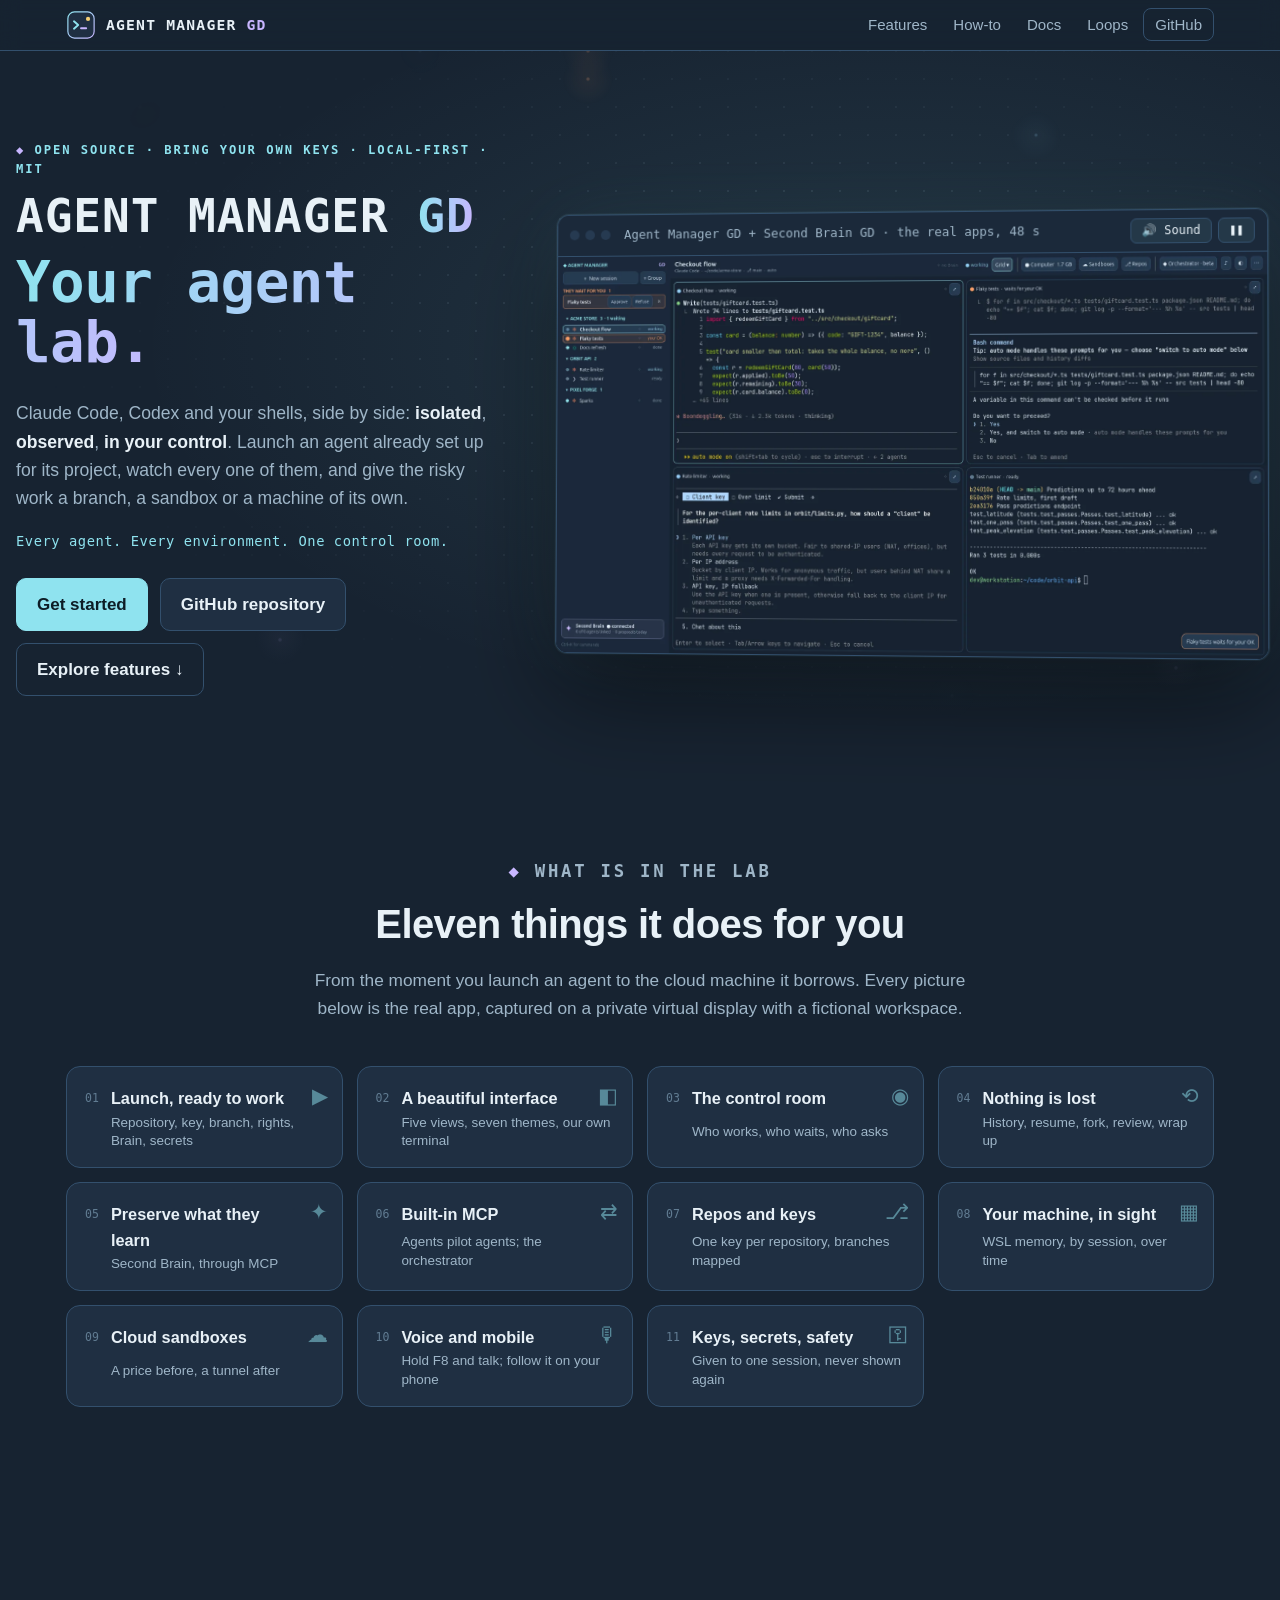
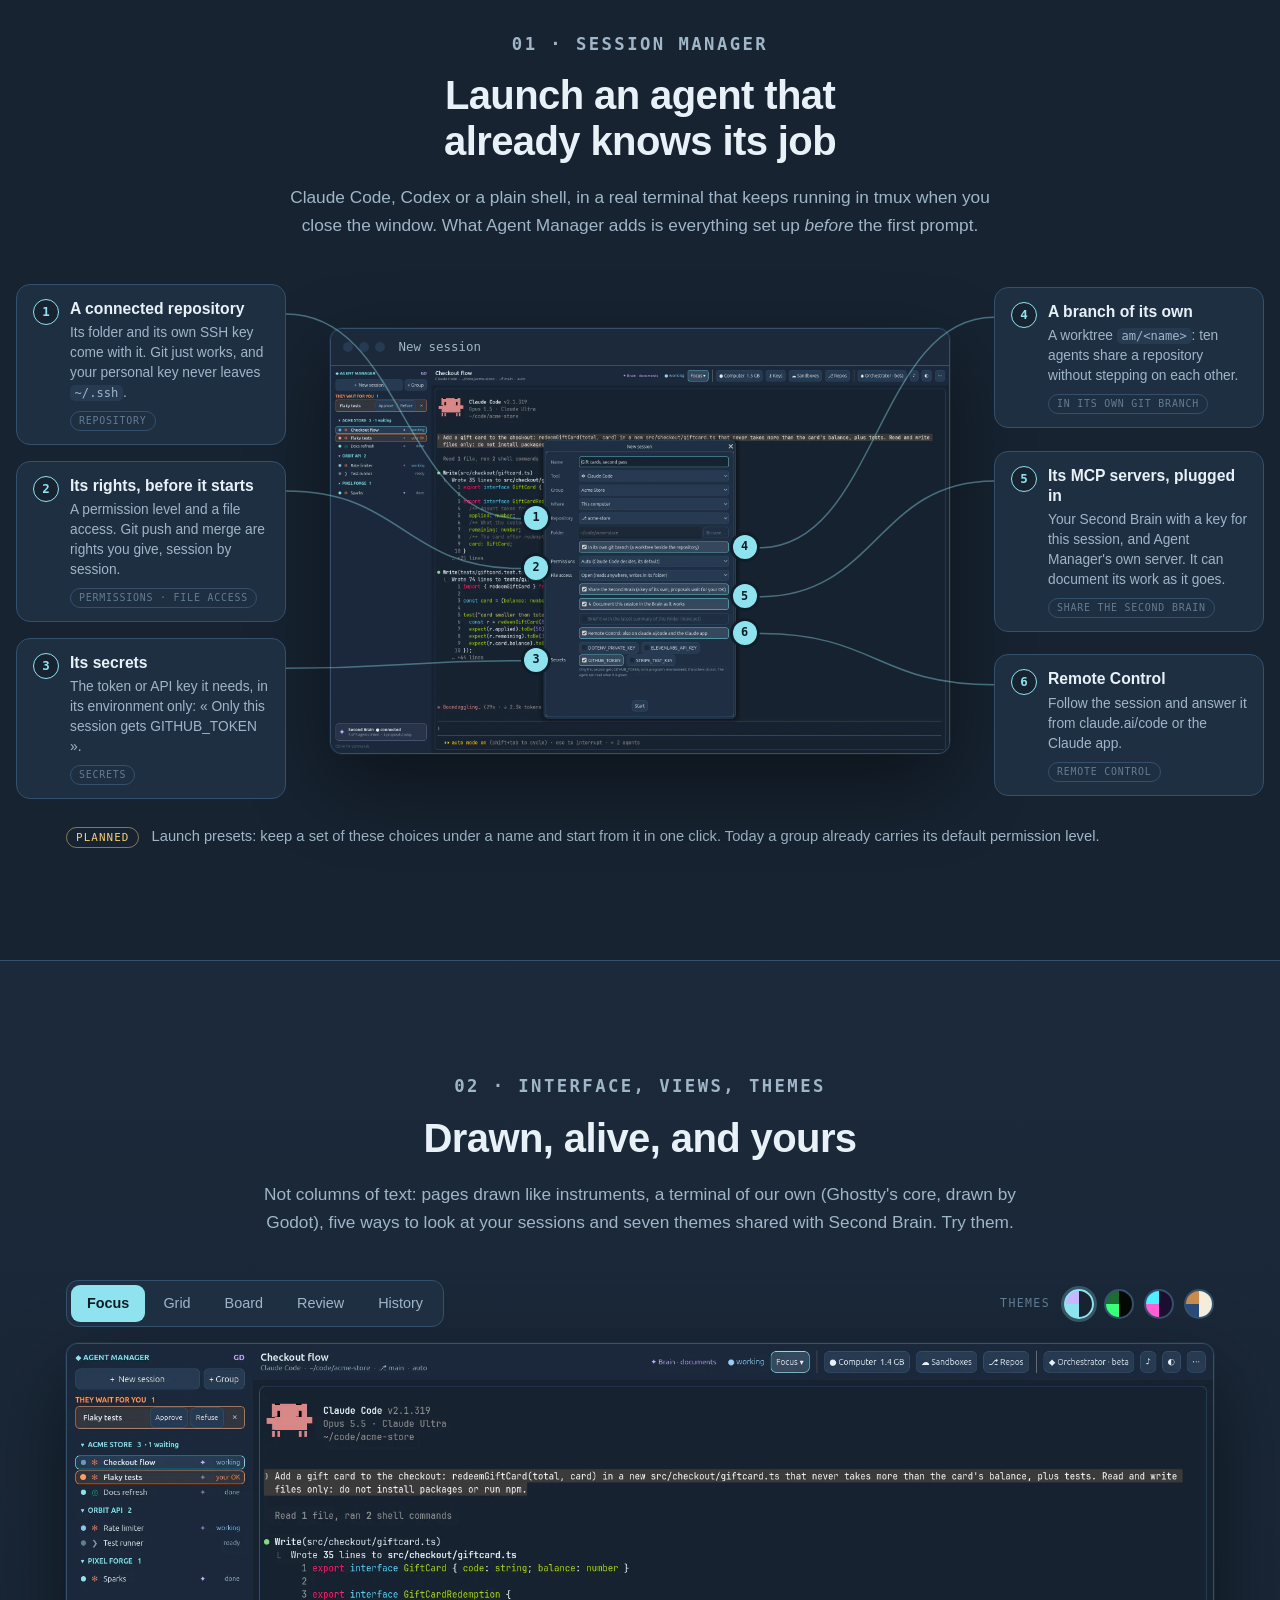
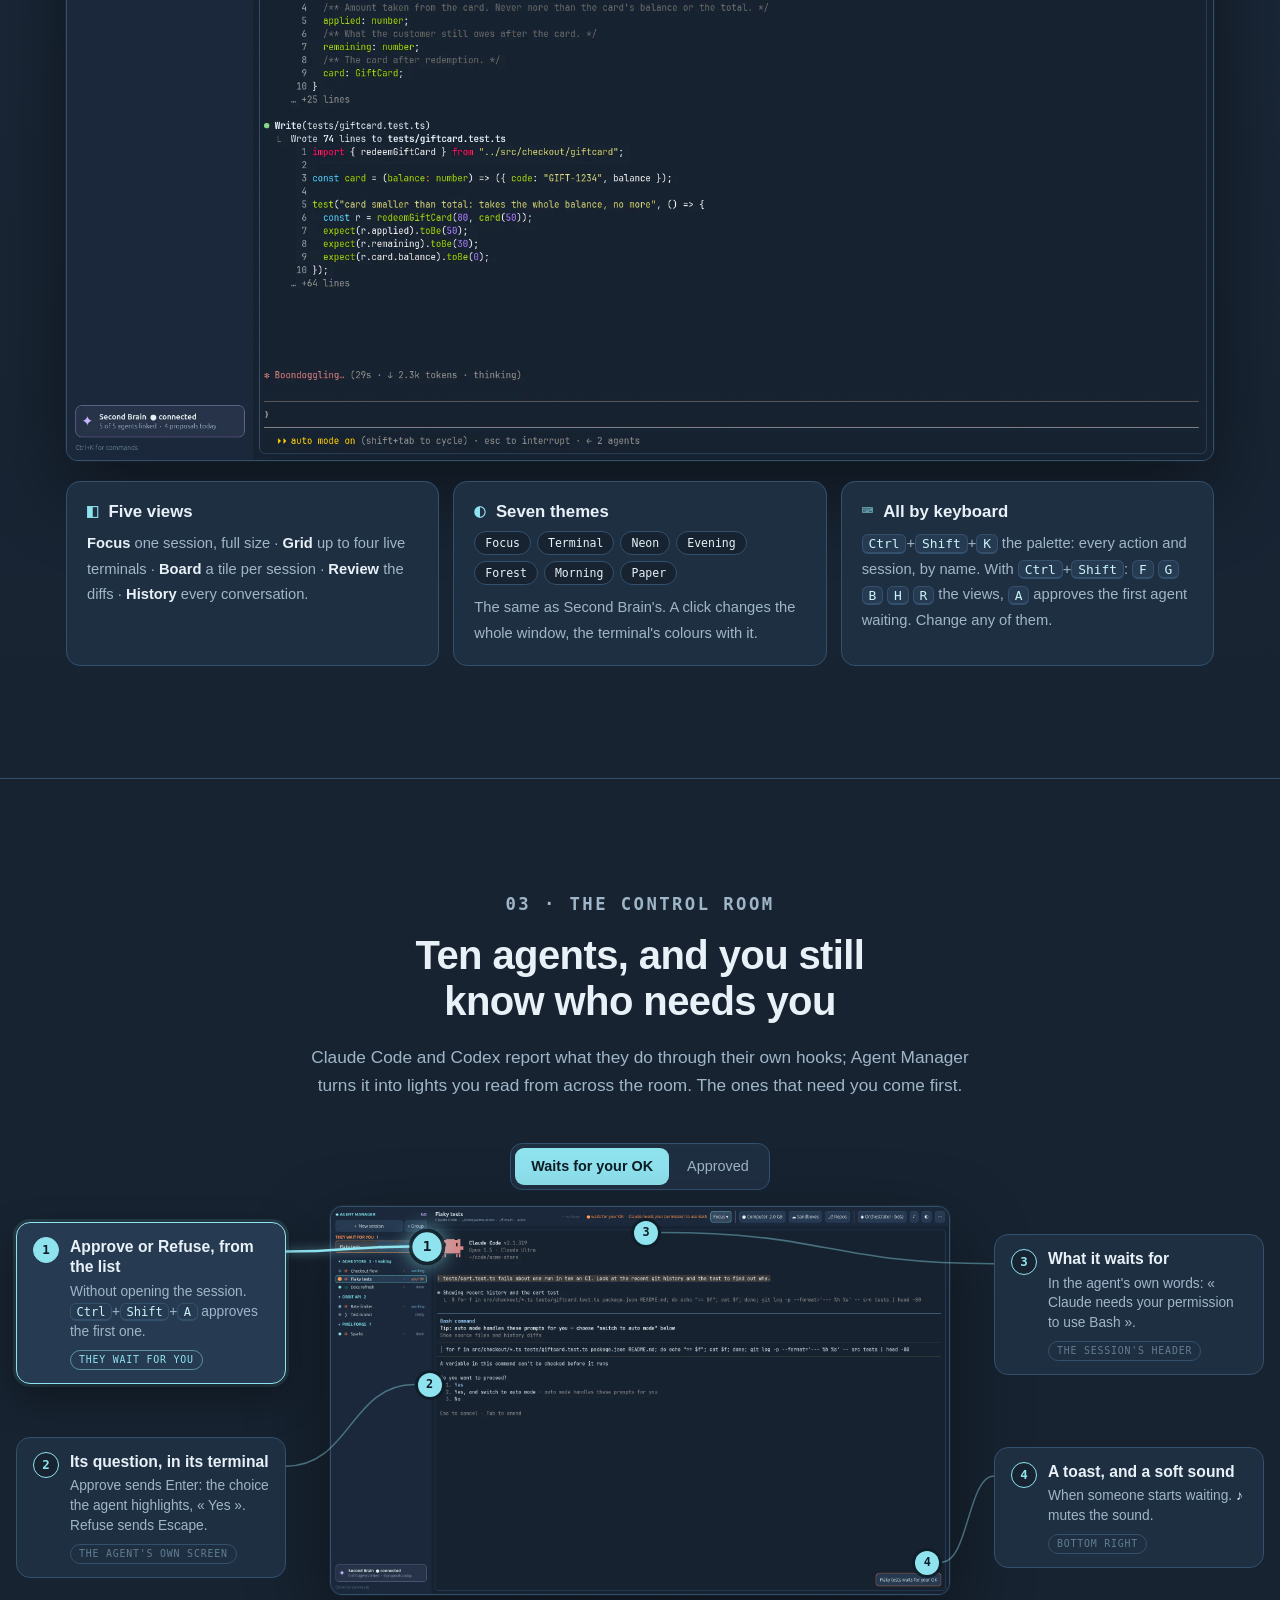
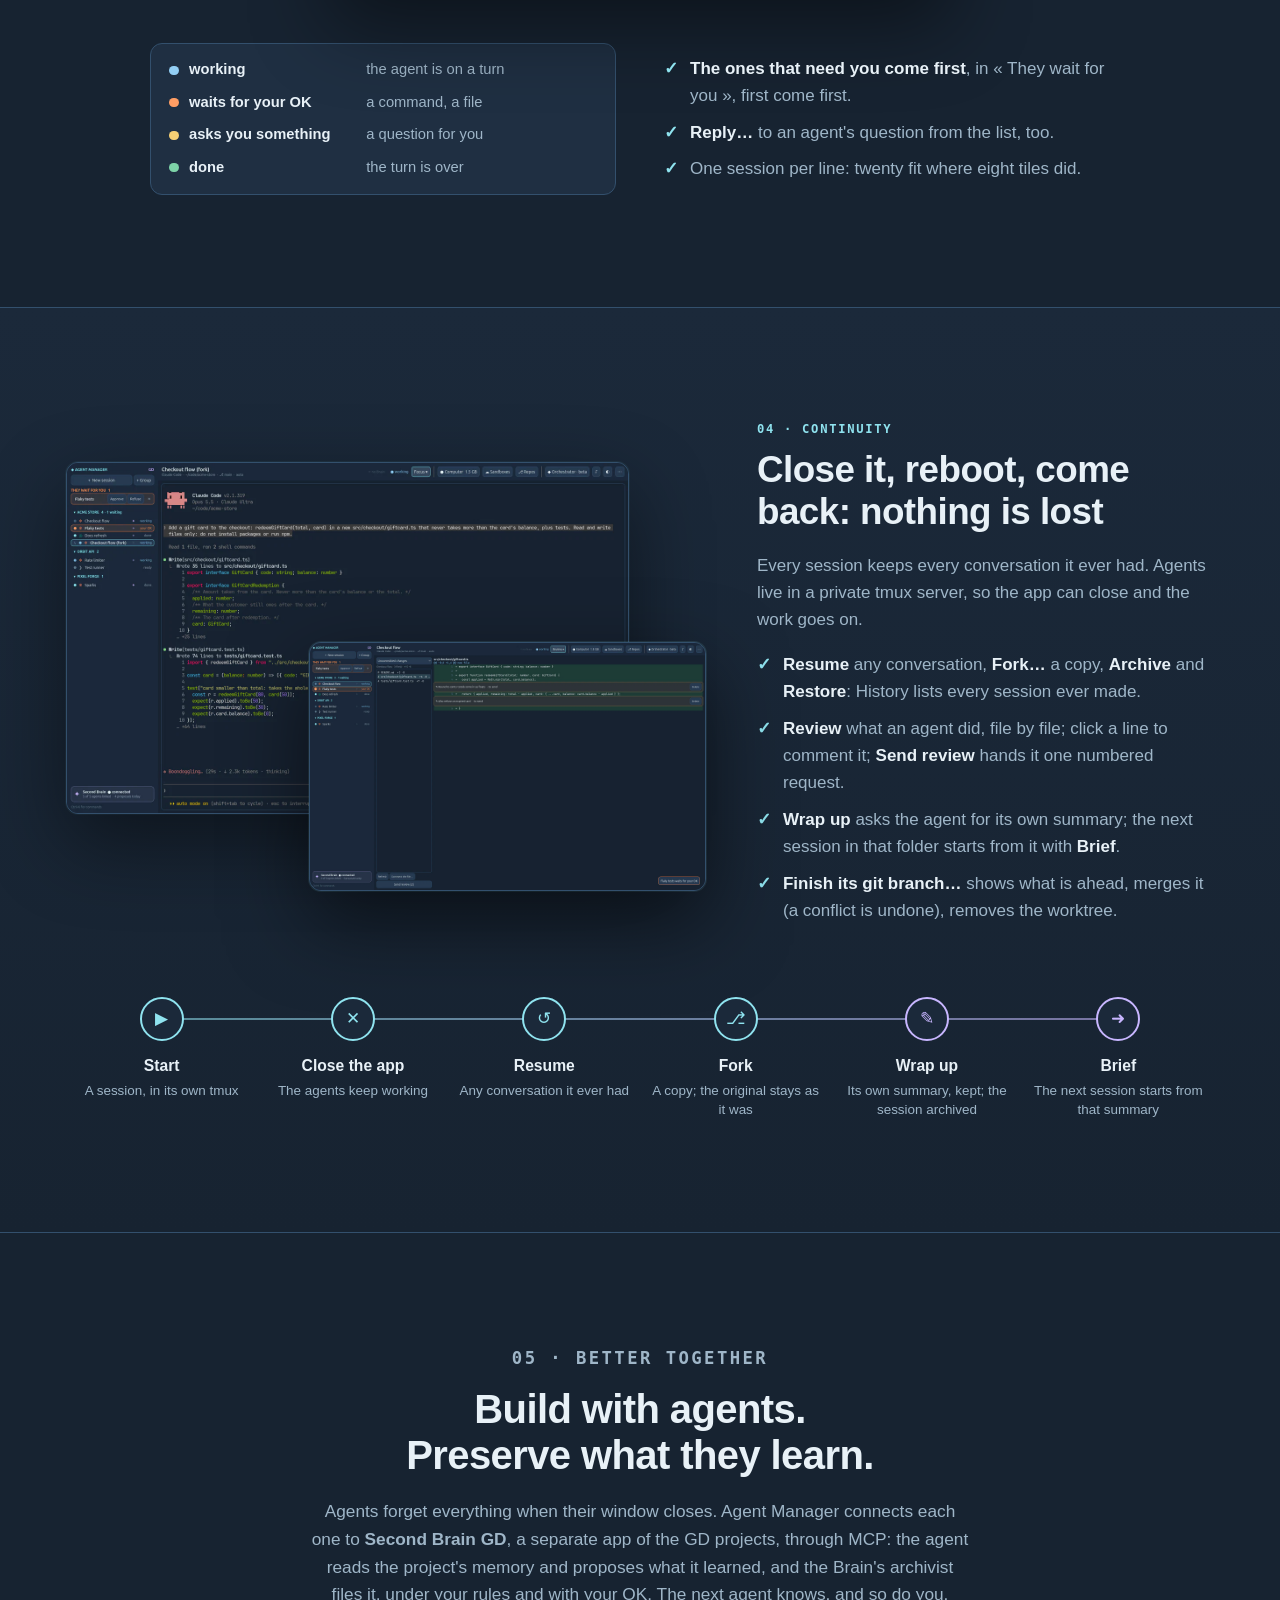
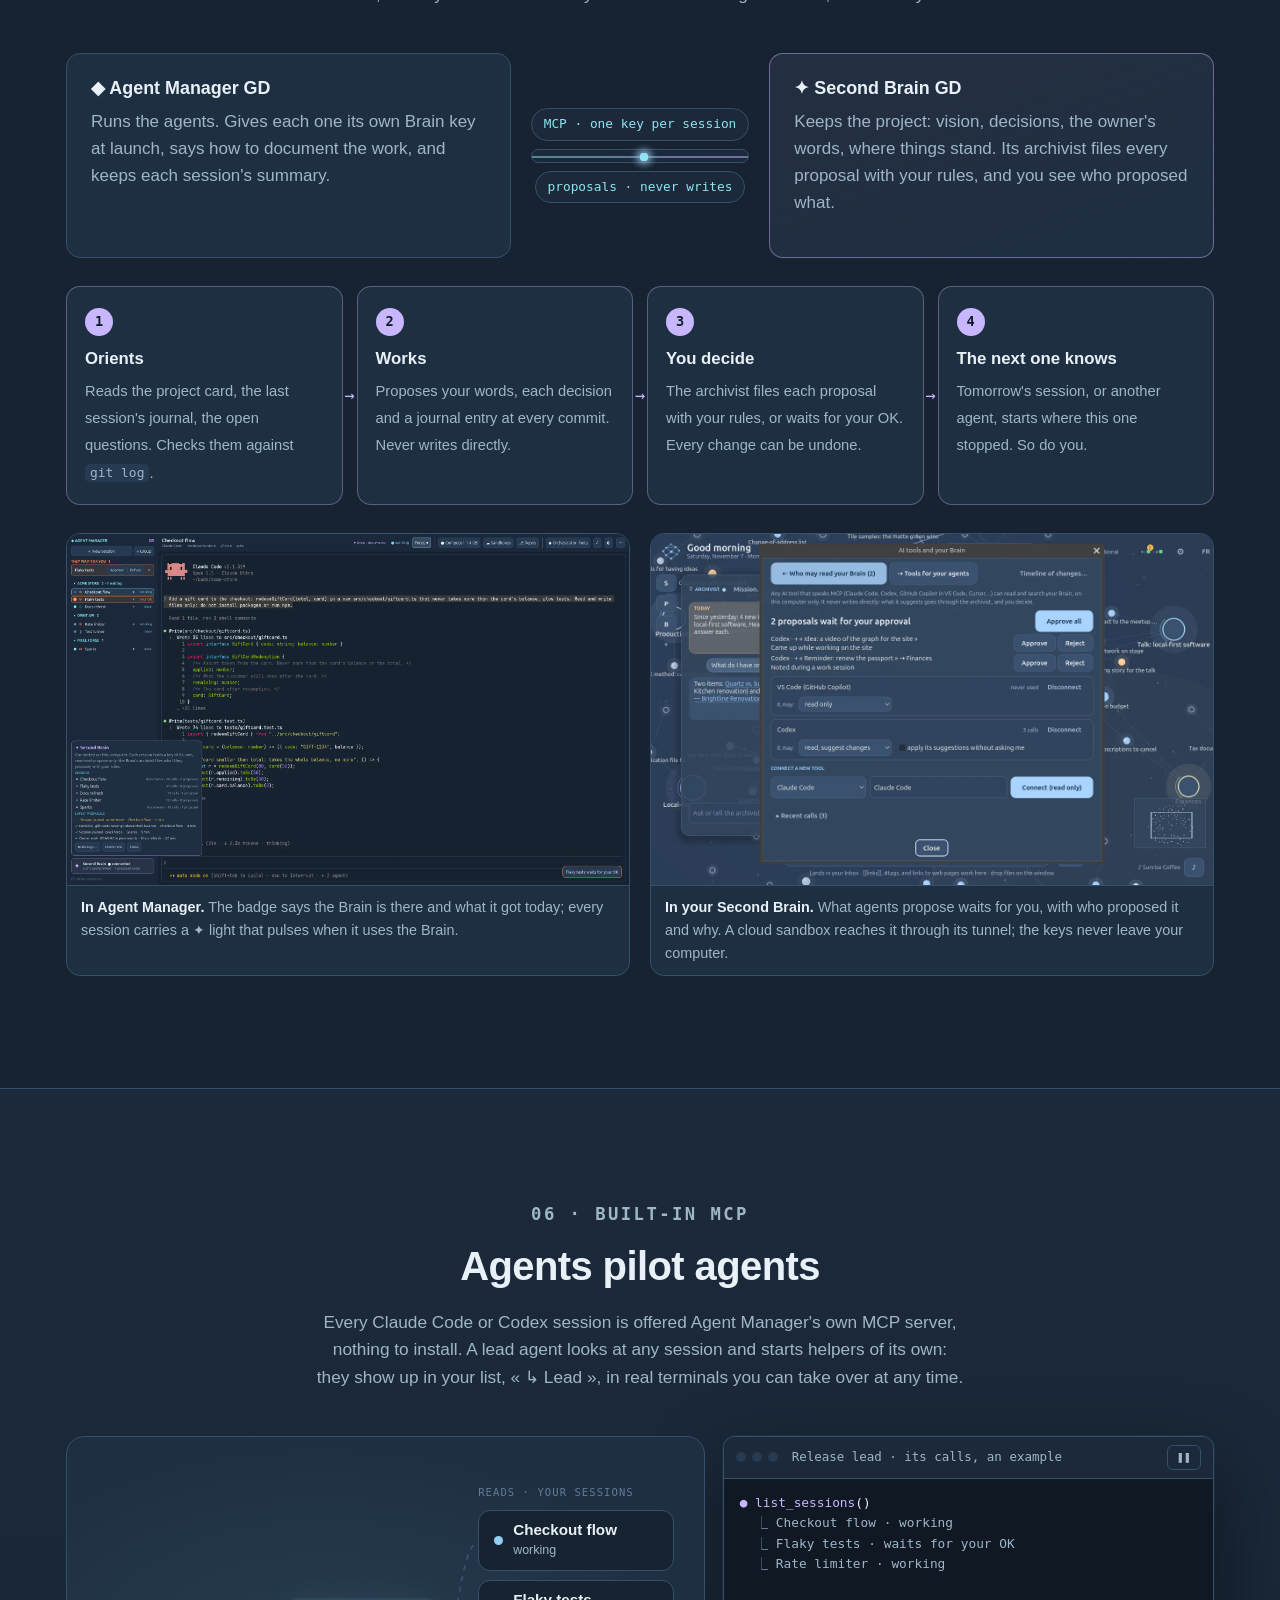
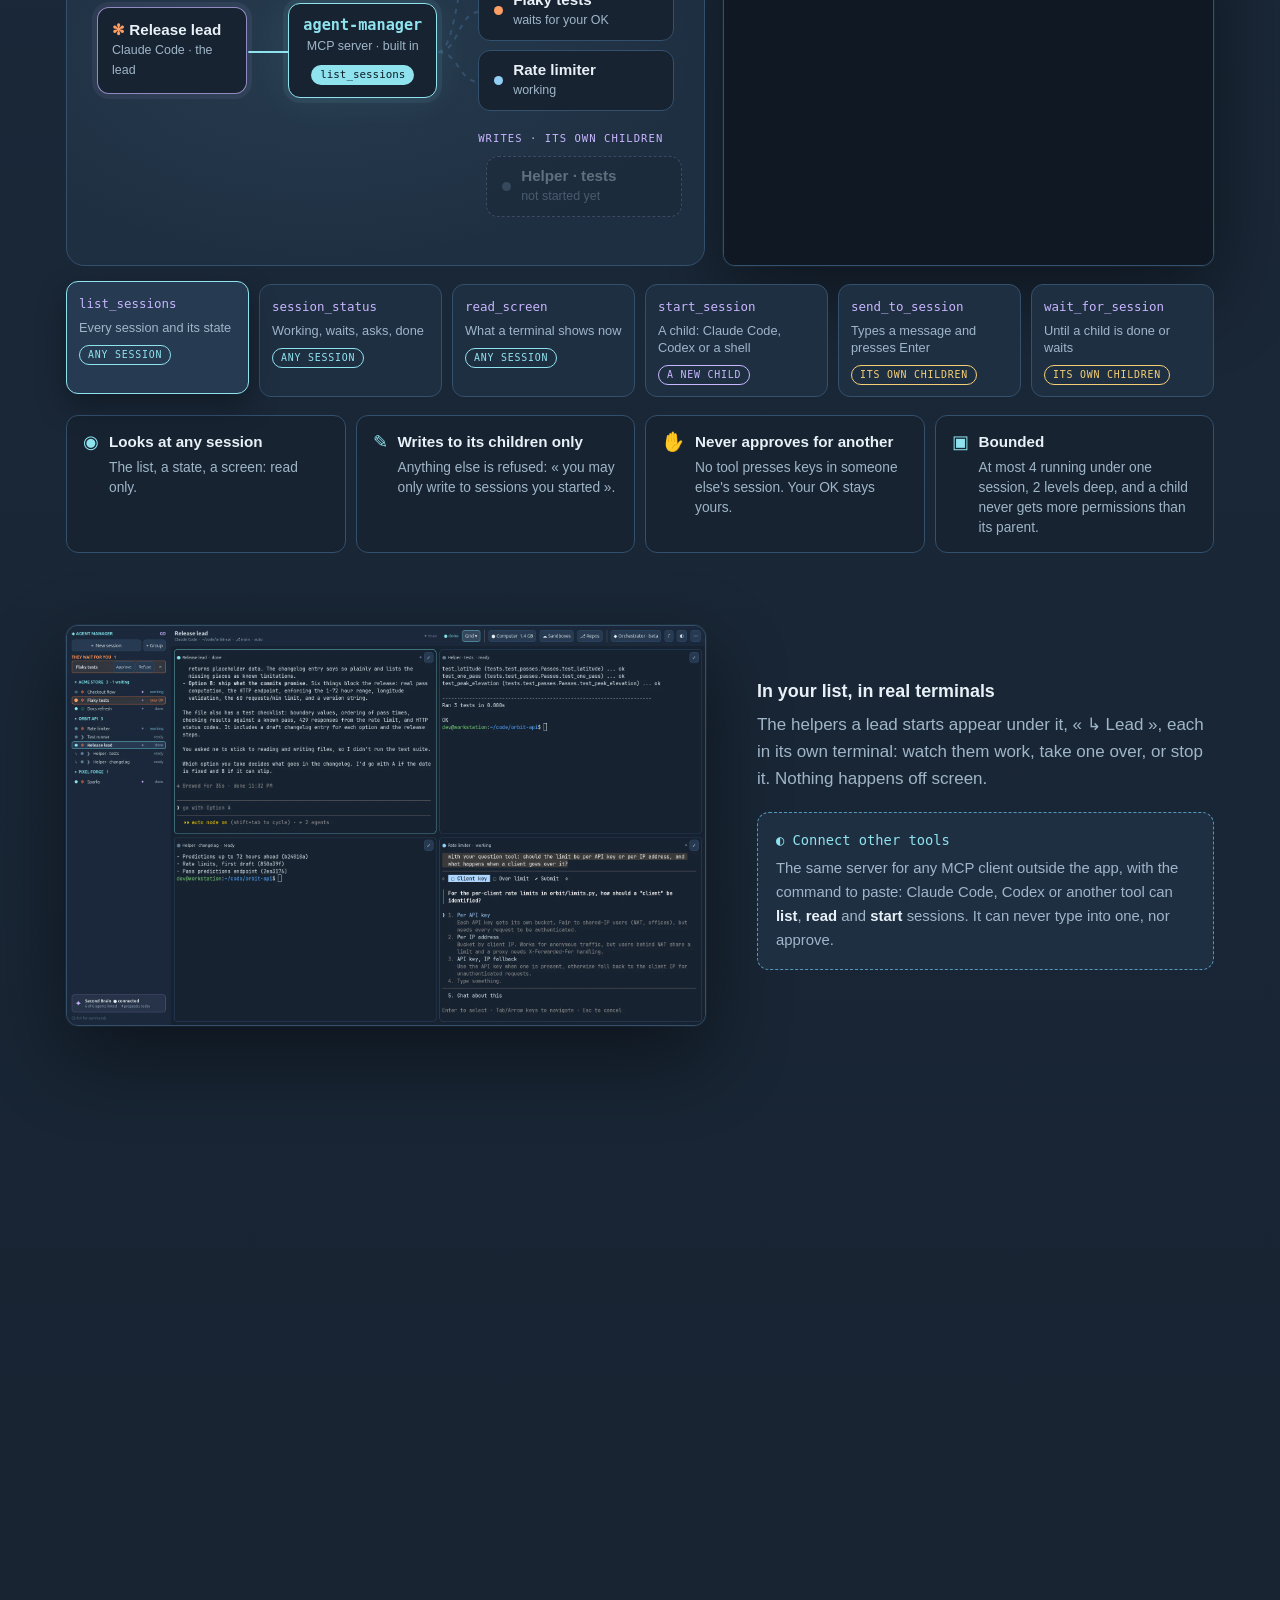
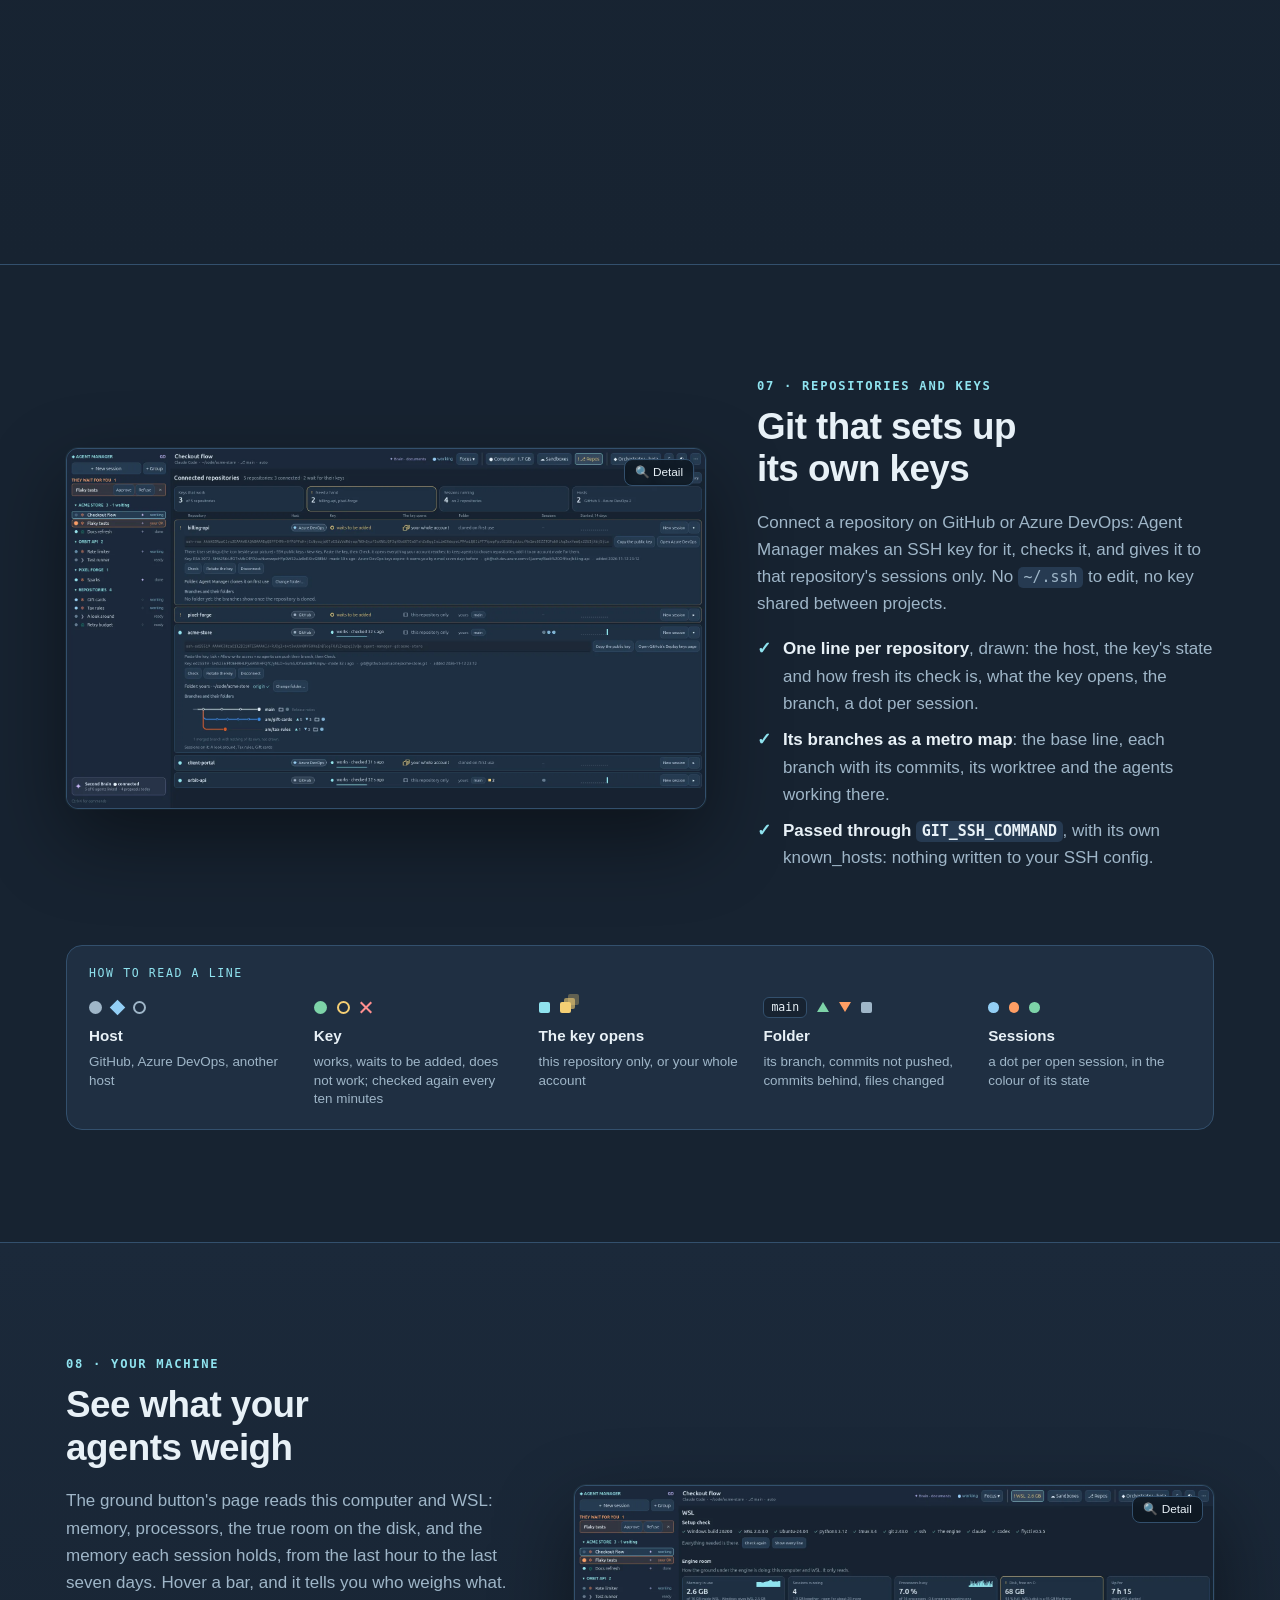
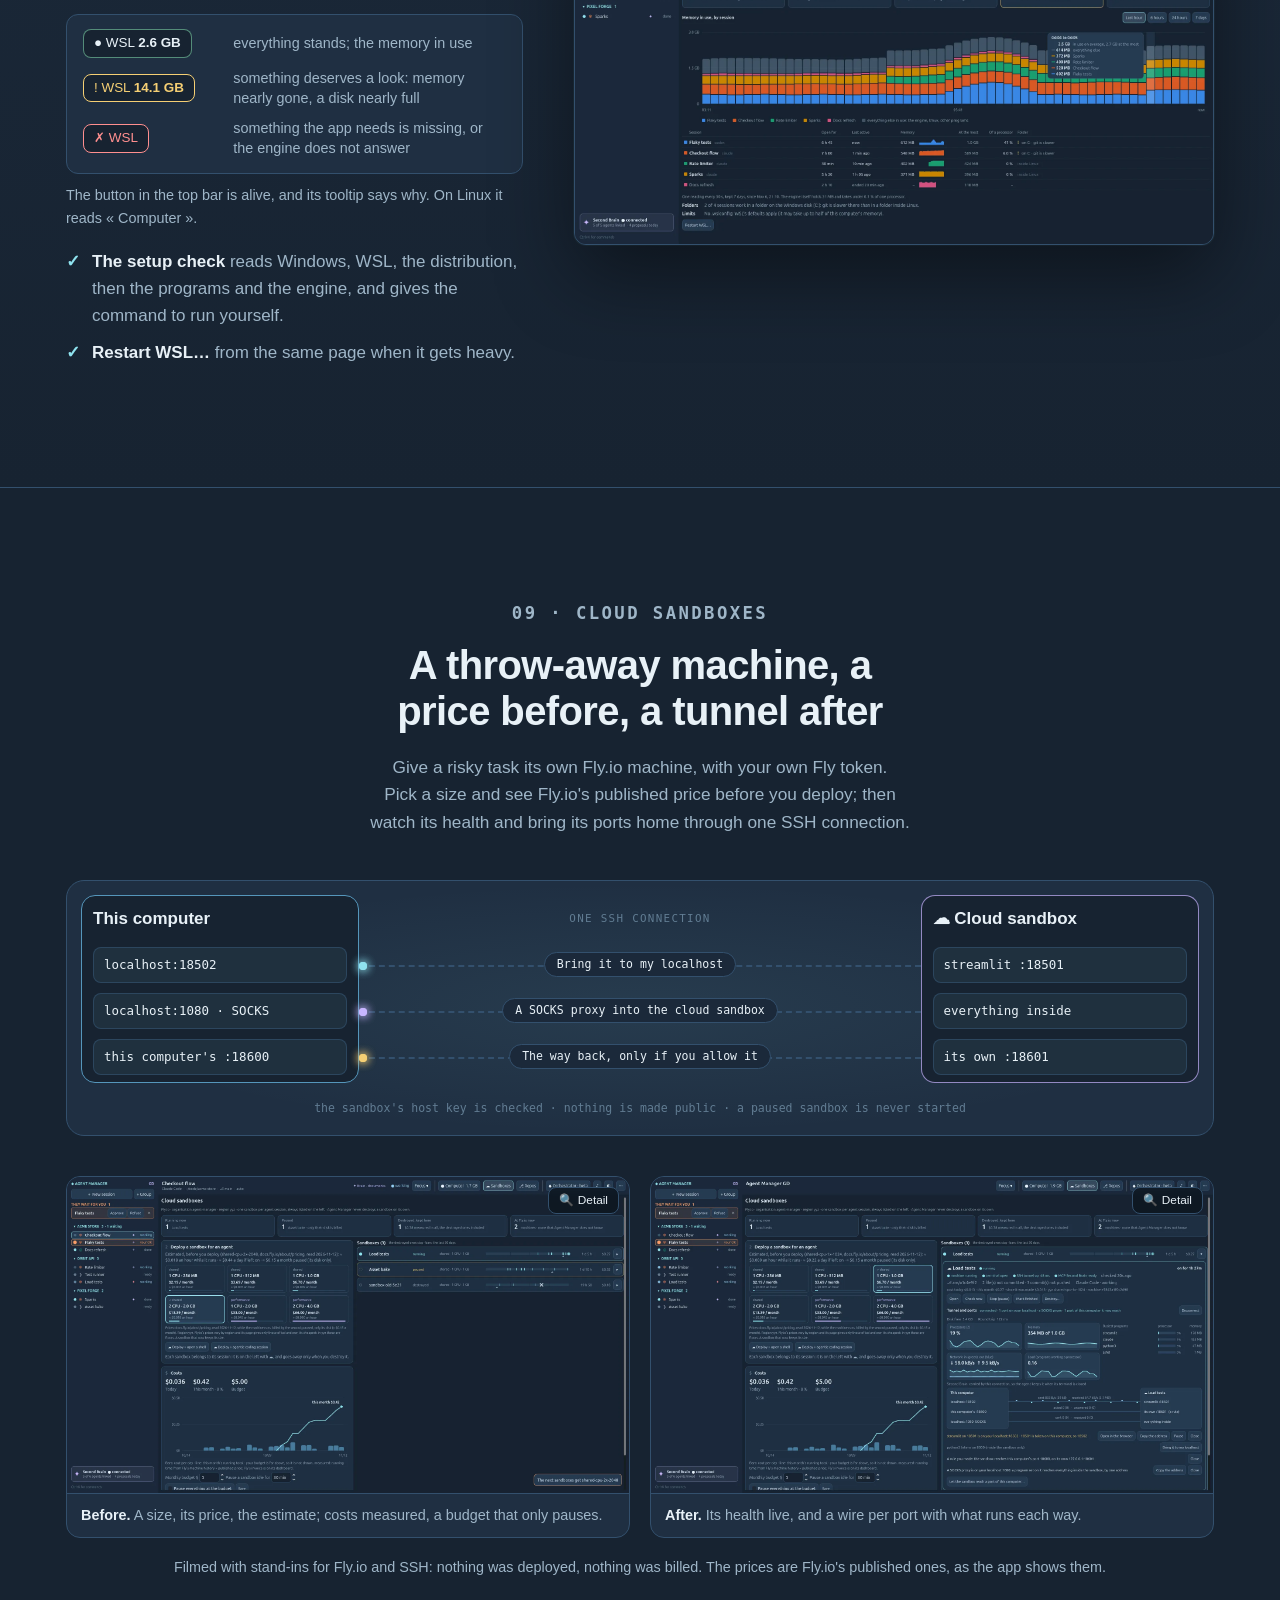
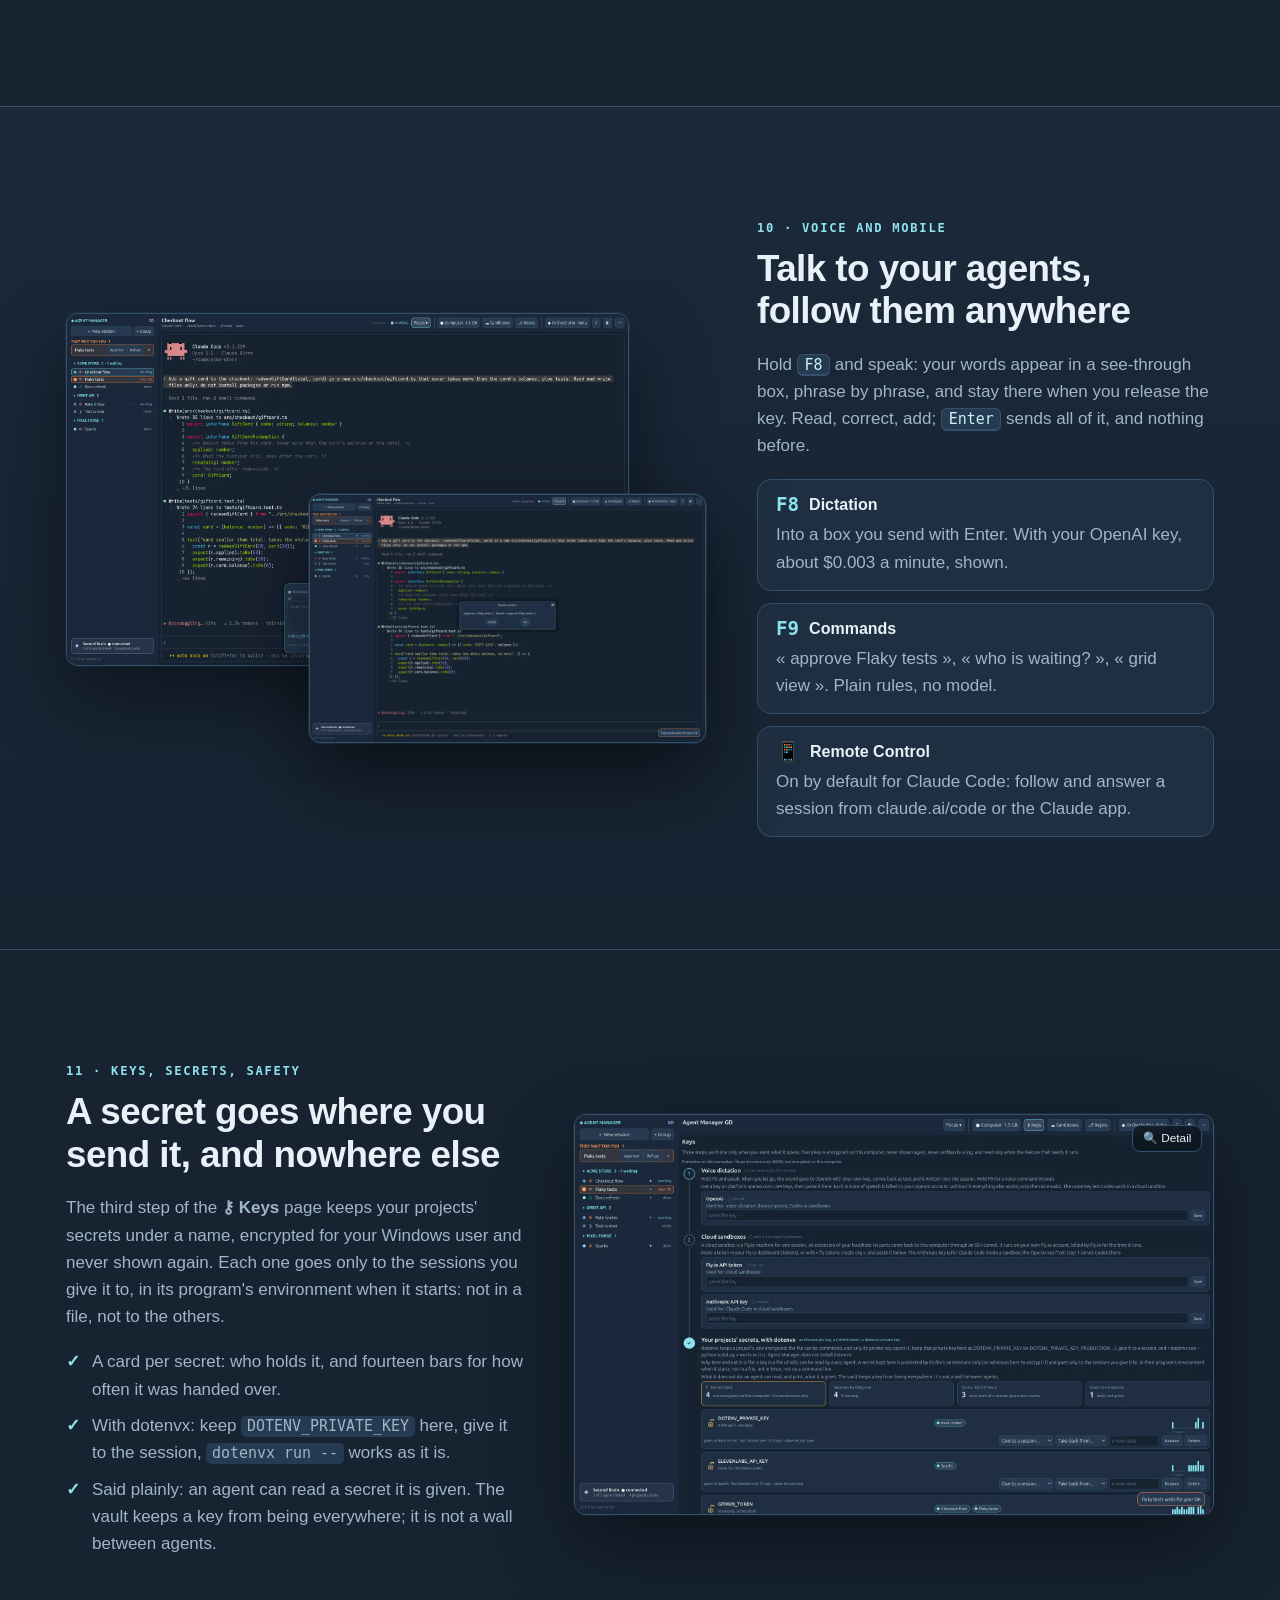
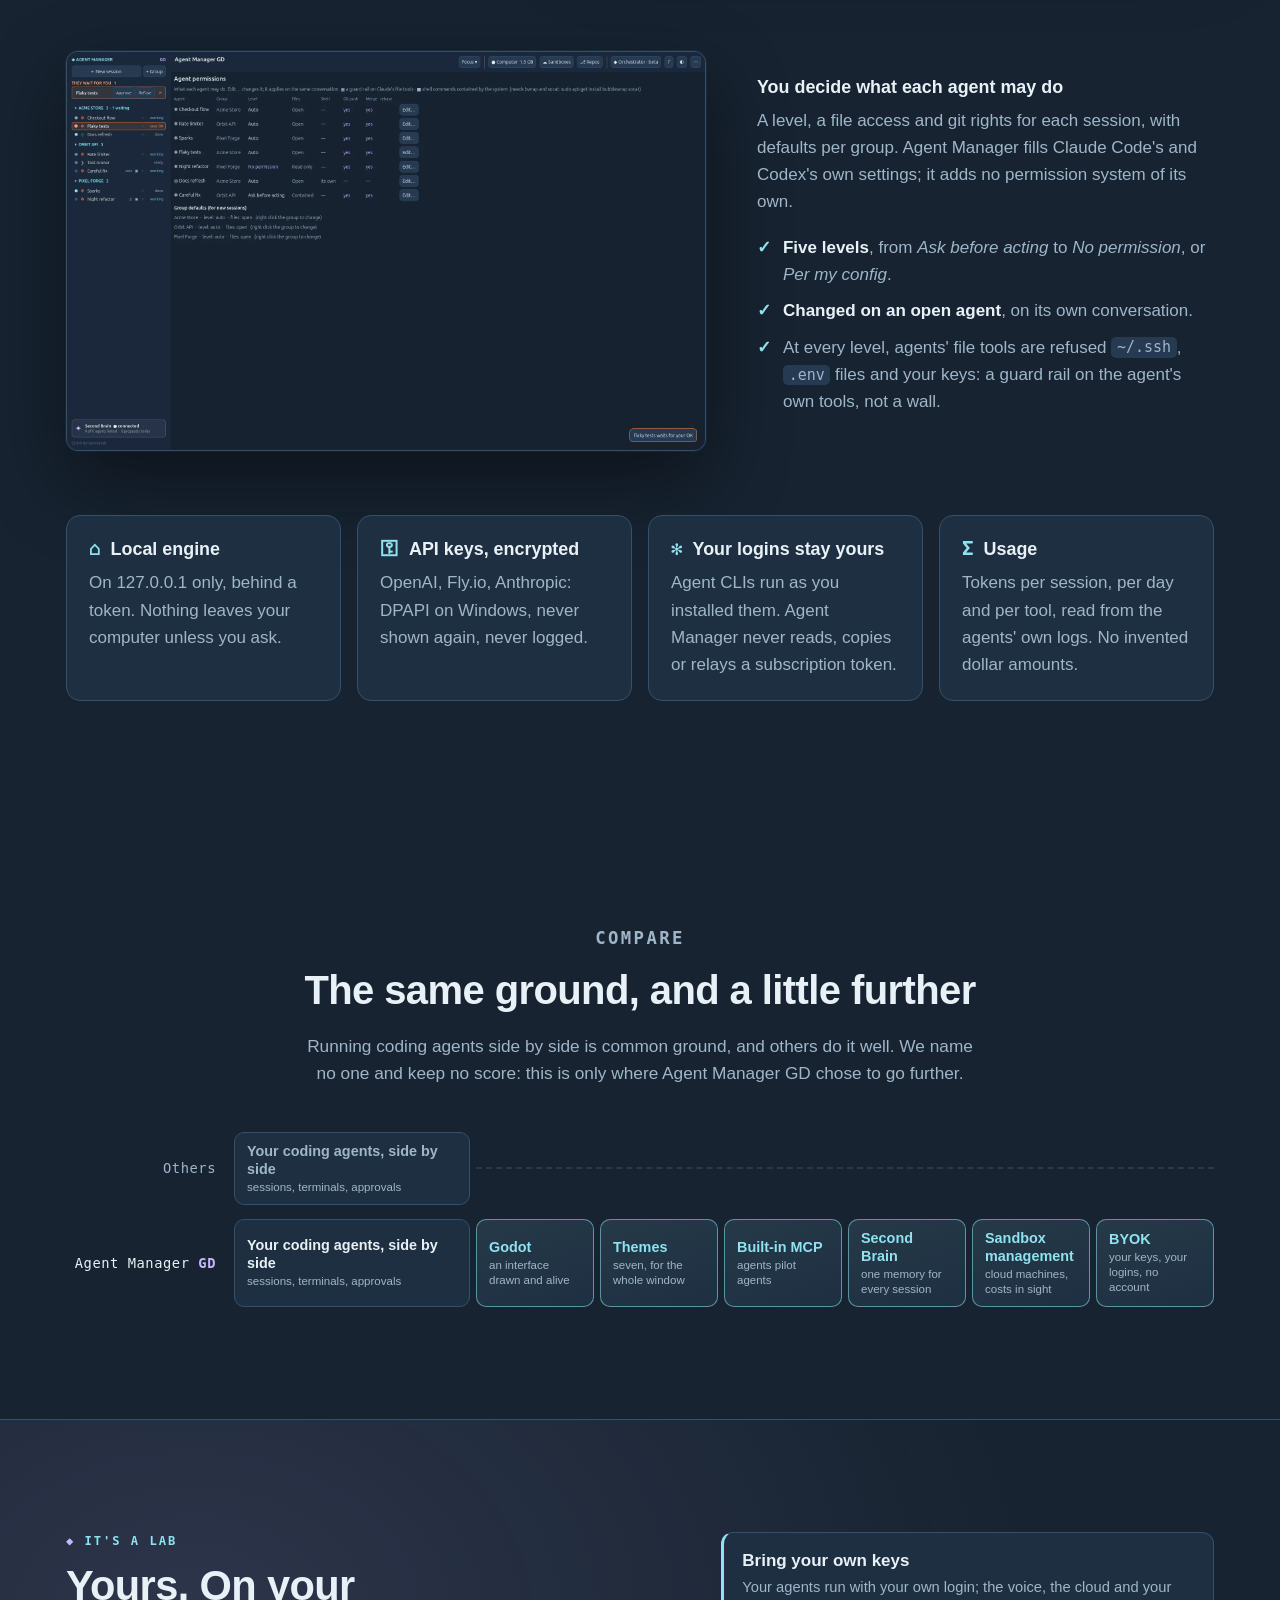
==== public/index.html @ 4cb1bbfd "Loop 44 (app): the ✦ Experts page: experts drawn with their skills and keys, launch in a repository " ====
<!doctype html>
<html lang="en">
<head>
  <meta charset="utf-8">
  <meta name="viewport" content="width=device-width, initial-scale=1">
  <title>Agent Manager GD · Your agent lab</title>
  <meta name="description" content="Agent Manager GD, your agent lab: Claude Code, Codex and your shells side by side, isolated, observed, in your control. Agents launched ready to work (a repository and its key, a branch, permissions, the Second Brain, secrets), a built-in MCP server and an orchestrator, WSL and cloud sandboxes in sight. Open source, local-first, MIT.">
  <meta name="theme-color" content="#172331">
  <meta property="og:title" content="Agent Manager GD · Your agent lab">
  <meta property="og:description" content="Claude Code, Codex and your shells, side by side: isolated, observed, in your control. Open source, local-first.">
  <meta property="og:image" content="assets/video/showcase-poster.webp">
  <link rel="icon" href="assets/logo.svg" type="image/svg+xml">
  <link rel="stylesheet" href="css/style.css?v=2026-11-13l">
</head>
<body class="home">
  <a class="skip" href="#main">Skip to content</a>

  <header class="site-header">
    <nav class="nav" aria-label="Main">
      <a class="brand" href="#top" aria-label="Agent Manager GD, back to top">
        <img src="assets/logo.svg" alt="" width="30" height="30">
        <span>AGENT MANAGER <b>GD</b></span>
      </a>
      <button class="nav-toggle" type="button" aria-expanded="false" aria-controls="nav-links">
        <span class="sr-only">Menu</span><span aria-hidden="true">☰</span>
      </button>
      <ul id="nav-links" class="nav-links">
        <li><a href="#features">Features</a></li>
        <li><a href="howto.html">How-to</a></li>
        <li><a href="docs.html">Docs</a></li>
        <li><a href="#loops">Loops</a></li>
        <li><a href="https://github.com/sonixz/agent-manager-gd" class="nav-cta" rel="noopener">GitHub</a></li>
      </ul>
    </nav>
  </header>

  <main id="main">
    <!-- HERO: the 30-second film of the real app, muted, in a loop (video-production/: how it is made) -->
    <section class="hero hero-lab" id="top">
      <canvas class="hero-matrix" aria-hidden="true"></canvas>
      <div class="hero-grid">
        <div class="hero-copy">
          <p class="overline">Open source · Bring your own keys · Local-first · MIT</p>
          <h1>AGENT MANAGER <span class="accent">GD</span></h1>
          <p class="tagline-lab"><span>Your agent lab.</span></p>
          <p class="lead">Claude Code, Codex and your shells, side by side: <b>isolated</b>, <b>observed</b>, <b>in your
            control</b>. Launch an agent already set up for its project, watch every one of them, and give the risky work
            a branch, a sandbox or a machine of its own.</p>
          <p class="subline">Every agent. Every environment. One control room.</p>
          <div class="hero-actions">
            <a class="btn btn-primary" href="docs.html#install">Get started</a>
            <a class="btn" href="https://github.com/sonixz/agent-manager-gd" rel="noopener">GitHub repository</a>
            <a class="btn btn-ghost" href="#features">Explore features ↓</a>
          </div>
        </div>
        <figure class="screen hero-film">
          <div class="bar"><span class="dots"><i></i><i></i><i></i></span>Agent Manager GD + Second Brain GD · the real apps, 48 s<span class="bar-right"><button class="film-sound" type="button" aria-pressed="false">🔊 Sound</button><button class="film-pause" type="button" aria-pressed="false">❚❚</button></span></div>
          <video class="film" controls muted loop playsinline preload="none" poster="assets/video/showcase-poster.webp"
            width="1920" height="1080" aria-describedby="film-desc">
            <source src="assets/video/showcase.mp4" type="video/mp4">
            <a href="assets/video/showcase.mp4">Download the 48-second video (MP4, 3.5 MB)</a>.
          </video>
          <figcaption id="film-desc" class="sr-only">The real Agent Manager GD and Second Brain GD, filmed on private virtual
            displays with a demonstration workspace: agents in Grid and Board, one approved from the list, the WSL page,
            repositories and their branches, choosing a cloud sandbox with its price, a running sandbox's tunnel to your
            localhost, Keys › Secrets, then a session started with the Second Brain: the user's own Claude Code edits the
            project and proposes the decision to a demonstration Second Brain, which shows it waiting for approval; once
            approved, its archivist files it in Projects › Acme Store, and the item is shown. Fly.io and the sandboxes are
            stand-ins: nothing was deployed or billed. English narration, off until you turn the sound on.</figcaption>
        </figure>
      </div>
    </section>

    <!-- FEATURE INDEX: one tile per feature; the bar below it follows you down the page -->
    <section id="features" class="section features-index">
      <div class="container">
        <div class="section-head center reveal">
          <p class="overline">What is in the lab</p>
          <h2>Eleven things it does for you</h2>
          <p>From the moment you launch an agent to the cloud machine it borrows. Every picture below is the real app,
            captured on a private virtual display with a fictional workspace.</p>
        </div>
        <ol class="fx-grid reveal">
          <li><a href="#launch"><span class="fx-n">01</span><span class="fx-i">▶</span><b>Launch, ready to work</b><small>Repository, key, branch, rights, Brain, secrets</small></a></li>
          <li><a href="#interface"><span class="fx-n">02</span><span class="fx-i">◧</span><b>A beautiful interface</b><small>Five views, seven themes, our own terminal</small></a></li>
          <li><a href="#control-room"><span class="fx-n">03</span><span class="fx-i">◉</span><b>The control room</b><small>Who works, who waits, who asks</small></a></li>
          <li><a href="#continuity"><span class="fx-n">04</span><span class="fx-i">⟲</span><b>Nothing is lost</b><small>History, resume, fork, review, wrap up</small></a></li>
          <li><a href="#brain"><span class="fx-n">05</span><span class="fx-i">✦</span><b>Preserve what they learn</b><small>Second Brain, through MCP</small></a></li>
          <li><a href="#mcp"><span class="fx-n">06</span><span class="fx-i">⇄</span><b>Built-in MCP</b><small>Agents pilot agents; the orchestrator</small></a></li>
          <li><a href="#git"><span class="fx-n">07</span><span class="fx-i">⎇</span><b>Repos and keys</b><small>One key per repository, branches mapped</small></a></li>
          <li><a href="#machine"><span class="fx-n">08</span><span class="fx-i">▦</span><b>Your machine, in sight</b><small>WSL memory, by session, over time</small></a></li>
          <li><a href="#cloud"><span class="fx-n">09</span><span class="fx-i">☁</span><b>Cloud sandboxes</b><small>A price before, a tunnel after</small></a></li>
          <li><a href="#voice"><span class="fx-n">10</span><span class="fx-i">🎙</span><b>Voice and mobile</b><small>Hold F8 and talk; follow it on your phone</small></a></li>
          <li><a href="#safety"><span class="fx-n">11</span><span class="fx-i">⚿</span><b>Keys, secrets, safety</b><small>Given to one session, never shown again</small></a></li>
        </ol>
      </div>
    </section>

    <nav class="featnav" aria-label="Features">
      <div class="featnav-in">
        <a href="#launch">01 Launch</a><a href="#interface">02 Interface</a><a href="#control-room">03 Control room</a><a href="#continuity">04 Continuity</a><a href="#brain">05 Brain</a><a href="#mcp">06 MCP</a><a href="#git">07 Repos</a><a href="#machine">08 Machine</a><a href="#cloud">09 Cloud</a><a href="#voice">10 Voice</a><a href="#safety">11 Safety</a><a href="#compare">Compare</a><a href="#loops">Loops</a>
      </div>
      <span class="featnav-progress" aria-hidden="true"></span>
    </nav>

    <!-- 01 LAUNCH -->
    <section id="launch" class="section feat-sec">
      <div class="container">
        <div class="section-head center reveal">
          <p class="feat-num">01 · Session manager</p>
          <h2>Launch an agent that already knows its job</h2>
          <p>Claude Code, Codex or a plain shell, in a real terminal that keeps running in tmux when you close the
            window. What Agent Manager adds is everything set up <i>before</i> the first prompt.</p>
        </div>
      </div>
      <div class="container wide">
        <div class="anno reveal" data-anno>
          <svg class="anno-lines" aria-hidden="true"></svg>
          <ol class="anno-col" aria-label="What a new session is given, part one">
            <li class="anno-card" data-for="1" tabindex="0"><span class="anno-n">1</span><b>A connected repository</b>
              <span>Its folder and its own SSH key come with it. Git just works, and your personal key never leaves <code>~/.ssh</code>.</span><em>Repository</em></li>
            <li class="anno-card" data-for="2" tabindex="0"><span class="anno-n">2</span><b>Its rights, before it starts</b>
              <span>A permission level and a file access. Git push and merge are rights you give, session by session.</span><em>Permissions · File access</em></li>
            <li class="anno-card" data-for="3" tabindex="0"><span class="anno-n">3</span><b>Its secrets</b>
              <span>The token or API key it needs, in its environment only: « Only this session gets GITHUB_TOKEN ».</span><em>Secrets</em></li>
          </ol>
          <figure class="screen anno-fig">
            <div class="bar"><span class="dots"><i></i><i></i><i></i></span>New session</div>
            <div class="hot-wrap">
              <img src="assets/showcase/new-session-lab.webp" width="1920" height="1200" loading="lazy" alt="The New session dialog: name « Gift cards, second pass », Claude Code, group Acme Store, this computer, the connected repository acme-store with its folder, « In its own git branch » ticked, the permission level and file access, the Second Brain shared and documenting, Remote Control, and four secrets with GITHUB_TOKEN ticked: « Only this session gets GITHUB_TOKEN, in its program's environment ».">
              <span class="hot" data-n="1" style="--x:33.2%;--y:39.3%" aria-hidden="true">1</span>
              <span class="hot" data-n="2" style="--x:33.2%;--y:52.2%" aria-hidden="true">2</span>
              <span class="hot" data-n="3" style="--x:33.2%;--y:76%" aria-hidden="true">3</span>
              <span class="hot" data-n="4" style="--x:66.9%;--y:46.8%" aria-hidden="true">4</span>
              <span class="hot" data-n="5" style="--x:66.9%;--y:59.5%" aria-hidden="true">5</span>
              <span class="hot" data-n="6" style="--x:66.9%;--y:69%" aria-hidden="true">6</span>
            </div>
          </figure>
          <ol class="anno-col" start="4" aria-label="What a new session is given, part two">
            <li class="anno-card" data-for="4" tabindex="0"><span class="anno-n">4</span><b>A branch of its own</b>
              <span>A worktree <code>am/&lt;name&gt;</code>: ten agents share a repository without stepping on each other.</span><em>In its own git branch</em></li>
            <li class="anno-card" data-for="5" tabindex="0"><span class="anno-n">5</span><b>Its MCP servers, plugged in</b>
              <span>Your Second Brain with a key for this session, and Agent Manager's own server. It can document its work as it goes.</span><em>Share the Second Brain</em></li>
            <li class="anno-card" data-for="6" tabindex="0"><span class="anno-n">6</span><b>Remote Control</b>
              <span>Follow the session and answer it from claude.ai/code or the Claude app.</span><em>Remote Control</em></li>
          </ol>
        </div>
      </div>
      <div class="container">
        <p class="planned reveal"><span class="badge-soon">Planned</span> Launch presets: keep a set of these choices under a
          name and start from it in one click. Today a group already carries its default permission level.</p>
      </div>
    </section>

    <!-- 02 INTERFACE -->
    <section id="interface" class="section section-alt feat-sec">
      <div class="container">
        <div class="section-head center reveal">
          <p class="feat-num">02 · Interface, views, themes</p>
          <h2>Drawn, alive, and yours</h2>
          <p>Not columns of text: pages drawn like instruments, a terminal of our own (Ghostty's core, drawn by Godot), five
            ways to look at your sessions and seven themes shared with Second Brain. Try them.</p>
        </div>
        <div class="viewer reveal" data-viewer>
          <div class="viewer-bar">
            <div class="seg" role="tablist" aria-label="Views">
              <button type="button" role="tab" aria-selected="true" data-src="assets/showcase/focus-working.webp" data-alt="Focus view: one Claude Code session full size, writing a gift card and its tests, with the session list on the left.">Focus</button>
              <button type="button" role="tab" aria-selected="false" data-src="assets/showcase/hero-grid.webp" data-alt="Grid view: four live terminals side by side, the session tree on the left with each agent's state.">Grid</button>
              <button type="button" role="tab" aria-selected="false" data-src="assets/showcase/board.webp" data-alt="Board view: a tile per session with a live preview of its terminal and its state.">Board</button>
              <button type="button" role="tab" aria-selected="false" data-src="assets/showcase/review.webp" data-alt="Review view: the gift card change, file by file, with two comments on lines of code waiting to be sent to the agent.">Review</button>
              <button type="button" role="tab" aria-selected="false" data-src="assets/howto/history/02.webp" data-alt="History: every session ever made, archived ones too, with their conversations, searched for « acme ».">History</button>
            </div>
            <div class="swatches" role="group" aria-label="Themes">
              <button type="button" class="sw sw-focus on" data-src="assets/showcase/hero-grid.webp" data-alt="The Focus theme, in Grid view." title="Focus"><span class="sr-only">Focus theme</span></button>
              <button type="button" class="sw sw-terminal" data-src="assets/showcase/theme-terminal.webp" data-alt="The Terminal theme: green phosphor on black, in Grid view." title="Terminal"><span class="sr-only">Terminal theme</span></button>
              <button type="button" class="sw sw-neon" data-src="assets/showcase/theme-neon.webp" data-alt="The Neon theme: deep violet with pink and cyan, in Grid view." title="Neon"><span class="sr-only">Neon theme</span></button>
              <button type="button" class="sw sw-paper" data-src="assets/showcase/theme-paper.webp" data-alt="The Paper theme: warm paper and ink blue, in Grid view." title="Paper"><span class="sr-only">Paper theme</span></button>
            </div>
          </div>
          <figure class="screen viewer-screen">
            <img class="viewer-img" src="assets/showcase/focus-working.webp" width="1920" height="1200" loading="lazy" alt="Focus view: one Claude Code session full size, writing a gift card and its tests, with the session list on the left.">
          </figure>
          <div class="viewer-cards">
            <article class="card"><h3><span class="icon">◧</span>Five views</h3>
              <p><b>Focus</b> one session, full size · <b>Grid</b> up to four live terminals · <b>Board</b> a tile per
                session · <b>Review</b> the diffs · <b>History</b> every conversation.</p></article>
            <article class="card"><h3><span class="icon">◐</span>Seven themes</h3>
              <p class="chips"><span>Focus</span><span>Terminal</span><span>Neon</span><span>Evening</span><span>Forest</span><span>Morning</span><span>Paper</span></p>
              <p>The same as Second Brain's. A click changes the whole window, the terminal's colours with it.</p></article>
            <article class="card"><h3><span class="icon">⌨</span>All by keyboard</h3>
              <p><kbd>Ctrl</kbd>+<kbd>Shift</kbd>+<kbd>K</kbd> the palette: every action and session, by name.
                With <kbd>Ctrl</kbd>+<kbd>Shift</kbd>: <kbd>F</kbd> <kbd>G</kbd> <kbd>B</kbd> <kbd>H</kbd> <kbd>R</kbd> the
                views, <kbd>A</kbd> approves the first agent waiting. Change any of them.</p></article>
          </div>
        </div>
      </div>
    </section>

    <!-- 03 CONTROL ROOM -->
    <section id="control-room" class="section feat-sec">
      <div class="container">
        <div class="section-head center reveal">
          <p class="feat-num">03 · The control room</p>
          <h2>Ten agents, and you still know who needs you</h2>
          <p>Claude Code and Codex report what they do through their own hooks; Agent Manager turns it into lights you
            read from across the room. The ones that need you come first.</p>
        </div>
      </div>
      <div class="container wide">
        <div class="viewer reveal" data-viewer>
          <div class="viewer-bar centred">
              <div class="seg" role="tablist" aria-label="Before and after Approve">
                <button type="button" role="tab" aria-selected="true" data-src="assets/showcase/approvals-wait.webp" data-alt="Flaky tests waits for your OK: its question in its terminal (« Do you want to proceed? 1. Yes 2. Yes, and switch to auto mode 3. No »), « waits for your OK · Claude needs your permission to use Bash » in the header, Approve and Refuse in « They wait for you », and a toast at the bottom right.">Waits for your OK</button>
                <button type="button" role="tab" aria-selected="false" data-src="assets/showcase/approvals-done.webp" data-alt="Just after Approve from the list: « ✓ Approved · Flaky tests carries on » where the request was.">Approved</button>
              </div>
          </div>
          <div class="anno" data-anno>
            <svg class="anno-lines" aria-hidden="true"></svg>
            <ol class="anno-col" aria-label="What the picture shows, part one">
              <li class="anno-card" data-for="1" data-tab="0" tabindex="0"><span class="anno-n">1</span><b>Approve or Refuse, from the list</b>
                <span>Without opening the session. <kbd>Ctrl</kbd>+<kbd>Shift</kbd>+<kbd>A</kbd> approves the first one.</span><em>They wait for you</em></li>
              <li class="anno-card" data-for="2" data-tab="0" tabindex="0"><span class="anno-n">2</span><b>Its question, in its terminal</b>
                <span>Approve sends Enter: the choice the agent highlights, « Yes ». Refuse sends Escape.</span><em>The agent's own screen</em></li>
              <li class="anno-card" data-for="5" data-tab="1" tabindex="0"><span class="anno-n">1</span><b>Answered at once</b>
                <span>« ✓ Approved · Flaky tests carries on » takes the request's place, then the card leaves the list.</span><em>They wait for you</em></li>
            </ol>
            <figure class="screen viewer-screen anno-fig">
              <div class="hot-wrap">
                <img class="viewer-img" src="assets/showcase/approvals-wait.webp" width="1920" height="1200" loading="lazy" alt="Flaky tests waits for your OK: its question in its terminal (« Do you want to proceed? 1. Yes 2. Yes, and switch to auto mode 3. No »), « waits for your OK · Claude needs your permission to use Bash » in the header, Approve and Refuse in « They wait for you », and a toast at the bottom right.">
                <span class="hot" data-n="1" data-tab="0" style="--x:15.6%;--y:10.2%" aria-hidden="true">1</span>
                <span class="hot" data-n="2" data-tab="0" style="--x:16%;--y:45.9%" aria-hidden="true">2</span>
                <span class="hot" data-n="3" data-tab="0" style="--x:51%;--y:6.6%" aria-hidden="true">3</span>
                <span class="hot" data-n="4" data-tab="0" style="--x:96.4%;--y:91.8%" aria-hidden="true">4</span>
                <span class="hot" data-n="5" data-tab="1" style="--x:15.6%;--y:10.2%" aria-hidden="true">1</span>
              </div>
            </figure>
            <ol class="anno-col" start="3" aria-label="What the picture shows, part two">
              <li class="anno-card" data-for="3" data-tab="0" tabindex="0"><span class="anno-n">3</span><b>What it waits for</b>
                <span>In the agent's own words: « Claude needs your permission to use Bash ».</span><em>The session's header</em></li>
              <li class="anno-card" data-for="4" data-tab="0" tabindex="0"><span class="anno-n">4</span><b>A toast, and a soft sound</b>
                <span>When someone starts waiting. <b>♪</b> mutes the sound.</span><em>Bottom right</em></li>
              <li class="anno-card" data-for="voice" data-tab="1" tabindex="0"><span class="anno-n">🎙</span><b>By voice, too</b>
                <span>Hold <kbd>F9</kbd>: « approve Flaky tests ». Approving by voice always asks for a visible confirmation first.</span><em>Voice commands</em></li>
            </ol>
          </div>
        </div>
      </div>
      <div class="container">
        <div class="cr-foot reveal">
          <ul class="legend">
            <li><span class="light working"></span><b>working</b><span>the agent is on a turn</span></li>
            <li><span class="light ok"></span><b>waits for your OK</b><span>a command, a file</span></li>
            <li><span class="light asks"></span><b>asks you something</b><span>a question for you</span></li>
            <li><span class="light done"></span><b>done</b><span>the turn is over</span></li>
          </ul>
          <ul class="checks">
            <li><b>The ones that need you come first</b>, in « They wait for you », first come first.</li>
            <li><b>Reply…</b> to an agent's question from the list, too.</li>
            <li>One session per line: twenty fit where eight tiles did.</li>
          </ul>
        </div>
      </div>
    </section>

    <!-- 04 CONTINUITY -->
    <section id="continuity" class="section section-alt feat-sec">
      <div class="container">
        <div class="feat flip reveal">
          <div class="feat-text">
            <p class="feat-num">04 · Continuity</p>
            <h2>Close it, reboot, come back: nothing is lost</h2>
            <p class="muted">Every session keeps every conversation it ever had. Agents live in a private tmux server, so
              the app can close and the work goes on.</p>
            <ul class="checks">
              <li><b>Resume</b> any conversation, <b>Fork…</b> a copy, <b>Archive</b> and <b>Restore</b>: History lists every session ever made.</li>
              <li><b>Review</b> what an agent did, file by file; click a line to comment it; <b>Send review</b> hands it one numbered request.</li>
              <li><b>Wrap up</b> asks the agent for its own summary; the next session in that folder starts from it with <b>Brief</b>.</li>
              <li><b>Finish its git branch…</b> shows what is ahead, merges it (a conflict is undone), removes the worktree.</li>
            </ul>
          </div>
          <div class="stack">
            <figure class="screen"><img src="assets/howto/history/03.webp" width="1280" height="800" loading="lazy" alt="« Checkout flow (fork) » open in Focus: a new session on a copy of the conversation, listed beside its original, which stays as it was."></figure>
            <figure class="screen stack-2"><img src="assets/showcase/review.webp" width="1920" height="1200" loading="lazy" alt="The Review view: the gift card change, file by file, with two comments on lines of code waiting to be sent to the agent."></figure>
          </div>
        </div>
        <ol class="life reveal" aria-label="A session's life, from its start to the next session">
          <li><span class="life-ic">▶</span><b>Start</b><span>A session, in its own tmux</span></li>
          <li><span class="life-ic">✕</span><b>Close the app</b><span>The agents keep working</span></li>
          <li><span class="life-ic">↺</span><b>Resume</b><span>Any conversation it ever had</span></li>
          <li><span class="life-ic">⎇</span><b>Fork</b><span>A copy; the original stays as it was</span></li>
          <li><span class="life-ic">✎</span><b>Wrap up</b><span>Its own summary, kept; the session archived</span></li>
          <li><span class="life-ic">➜</span><b>Brief</b><span>The next session starts from that summary</span></li>
        </ol>
      </div>
    </section>

    <!-- 05 SECOND BRAIN -->
    <section id="brain" class="section feat-sec">
      <div class="container">
        <div class="section-head center reveal">
          <p class="feat-num">05 · Better together</p>
          <h2>Build with agents. Preserve what they learn.</h2>
          <p>Agents forget everything when their window closes. Agent Manager connects each one to <b>Second Brain GD</b>,
            a separate app of the GD projects, through MCP: the agent reads the project's memory and proposes what it learned,
            and the Brain's archivist files it, under your rules and with your OK. The next agent knows, and so do you.</p>
        </div>

        <div class="together reveal">
          <div class="side">
            <h3>◆ Agent Manager GD</h3>
            <p class="muted">Runs the agents. Gives each one its own Brain key at launch, says how to document the work,
              and keeps each session's summary.</p>
          </div>
          <div class="bridge" aria-hidden="true">
            <span>MCP · one key per session</span>
            <span class="bridge-flow"><i></i><i></i><i></i></span>
            <span>proposals · never writes</span>
          </div>
          <div class="side brain">
            <h3>✦ Second Brain GD</h3>
            <p class="muted">Keeps the project: vision, decisions, the owner's words, where things stand. Its archivist
              files every proposal with your rules, and you see who proposed what.</p>
          </div>
        </div>

        <ol class="cycle reveal" aria-label="How a session and the Brain work together">
          <li><b>Orients</b><span>Reads the project card, the last session's journal, the open questions. Checks them against <code>git log</code>.</span></li>
          <li><b>Works</b><span>Proposes your words, each decision and a journal entry at every commit. Never writes directly.</span></li>
          <li><b>You decide</b><span>The archivist files each proposal with your rules, or waits for your OK. Every change can be undone.</span></li>
          <li><b>The next one knows</b><span>Tomorrow's session, or another agent, starts where this one stopped. So do you.</span></li>
        </ol>

        <div class="duo reveal">
          <figure class="shot">
            <img src="assets/showcase/brain-panel.webp" width="1920" height="1200" loading="lazy" alt="Agent Manager with its Second Brain panel open above the badge at the bottom left (« Second Brain ● connected, 5 of 5 agents linked, 4 proposals today »): each session with its ✦ light, whether it documents, its calls and proposals, then the latest proposals with their outcome.">
            <figcaption class="shot-caption"><b>In Agent Manager.</b> The badge says the Brain is there and what it got
              today; every session carries a ✦ light that pulses when it uses the Brain.</figcaption>
          </figure>
          <figure class="shot">
            <img src="assets/brain/mcp-proposals.webp" width="1280" height="800" loading="lazy" alt="Second Brain's « AI tools and your Brain » window: two proposals from an agent wait for approval, each with Approve and Reject, and the tools allowed to read the Brain with their level.">
            <figcaption class="shot-caption"><b>In your Second Brain.</b> What agents propose waits for you, with who
              proposed it and why. A cloud sandbox reaches it through its tunnel; the keys never leave your computer.</figcaption>
          </figure>
        </div>
      </div>
    </section>

    <!-- 06 BUILT-IN MCP + ORCHESTRATOR -->
    <section id="mcp" class="section section-alt feat-sec">
      <div class="container">
        <div class="section-head center reveal">
          <p class="feat-num">06 · Built-in MCP</p>
          <h2>Agents pilot agents</h2>
          <p>Every Claude Code or Codex session is offered Agent Manager's own MCP server, nothing to install. A lead
            agent looks at any session and starts helpers of its own: they show up in your list, « ↳ Lead », in real
            terminals you can take over at any time.</p>
        </div>

        <div class="mcp-stage reveal" data-mcp>
          <div class="mcp-map" role="img" aria-label="An example, drawn: a lead agent, « Release lead », calls Agent Manager's MCP server. It lists your three sessions, reads the state of one that waits for your OK, is refused when it tries to write to it, then starts a helper of its own, writes to it, waits for it and reads its screen.">
            <svg class="mm-lines" aria-hidden="true"></svg>
            <div class="mm-node mm-lead" data-n="lead"><b><span class="mm-ic">✻</span> Release lead</b><small>Claude Code · the lead</small></div>
            <div class="mm-node mm-hub" data-n="hub"><b>agent-manager</b><small>MCP server · built in</small><span class="mm-call" aria-hidden="true">6 tools</span></div>
            <div class="mm-right">
              <p class="mm-cap">Reads · your sessions</p>
              <div class="mm-node mm-s" data-n="s1"><i class="light working"></i><b>Checkout flow</b><small>working</small></div>
              <div class="mm-node mm-s" data-n="s2"><i class="light ok"></i><b>Flaky tests</b><small>waits for your OK</small></div>
              <div class="mm-node mm-s" data-n="s3"><i class="light working"></i><b>Rate limiter</b><small>working</small></div>
              <p class="mm-cap mm-cap-kid">Writes · its own children</p>
              <div class="mm-node mm-s mm-kid off" data-n="k1"><i class="light"></i><b>Helper · tests</b><small>not started yet</small></div>
            </div>
          </div>
          <figure class="screen mcp-log">
            <div class="bar"><span class="dots"><i></i><i></i><i></i></span>Release lead · its calls, an example<span class="bar-right"><button class="mcp-pause" type="button" aria-pressed="false" aria-label="Pause the example">❚❚</button></span></div>
            <div class="mcp-lines" aria-hidden="true"></div>
          </figure>
        </div>

        <div class="mcp-tools reveal" role="group" aria-label="The six tools of Agent Manager's MCP server; choose one to see it in the example">
          <button type="button" class="mcp-tool" data-tool="list_sessions"><code>list_sessions</code><span>Every session and its state</span><em class="any">any session</em></button>
          <button type="button" class="mcp-tool" data-tool="session_status"><code>session_status</code><span>Working, waits, asks, done</span><em class="any">any session</em></button>
          <button type="button" class="mcp-tool" data-tool="read_screen"><code>read_screen</code><span>What a terminal shows now</span><em class="any">any session</em></button>
          <button type="button" class="mcp-tool" data-tool="start_session"><code>start_session</code><span>A child: Claude Code, Codex or a shell</span><em class="new">a new child</em></button>
          <button type="button" class="mcp-tool" data-tool="send_to_session"><code>send_to_session</code><span>Types a message and presses Enter</span><em class="own">its own children</em></button>
          <button type="button" class="mcp-tool" data-tool="wait_for_session"><code>wait_for_session</code><span>Until a child is done or waits</span><em class="own">its own children</em></button>
        </div>

        <ul class="mcp-rules reveal">
          <li><span class="r-ic">◉</span><b>Looks at any session</b><span>The list, a state, a screen: read only.</span></li>
          <li><span class="r-ic">✎</span><b>Writes to its children only</b><span>Anything else is refused: « you may only write to sessions you started ».</span></li>
          <li><span class="r-ic">✋</span><b>Never approves for another</b><span>No tool presses keys in someone else's session. Your OK stays yours.</span></li>
          <li><span class="r-ic">▣</span><b>Bounded</b><span>At most 4 running under one session, 2 levels deep, and a child never gets more permissions than its parent.</span></li>
        </ul>

        <div class="feat flip reveal" style="margin-top: clamp(40px, 6vw, 72px)">
          <div class="feat-text">
            <h3>In your list, in real terminals</h3>
            <p class="muted">The helpers a lead starts appear under it, « ↳ Lead », each in its own terminal: watch them
              work, take one over, or stop it. Nothing happens off screen.</p>
            <div class="connect-card">
              <p class="connect-title"><span>◐</span> Connect other tools</p>
              <p>The same server for any MCP client outside the app, with the command to paste: Claude Code, Codex or
                another tool can <b>list</b>, <b>read</b> and <b>start</b> sessions. It can never type into one, nor approve.</p>
            </div>
          </div>
          <figure class="screen">
            <img src="assets/showcase/agents.webp" width="1920" height="1200" loading="lazy" alt="A lead Claude Code session and two helper sessions it started through the MCP server, shown in a grid, each marked « ↳ Lead » in the list.">
          </figure>
        </div>

        <div id="orchestrator" class="orch reveal">
          <div class="orch-head">
            <p class="feat-num">Built on it · Orchestrator <span class="beta">beta</span></p>
            <h3>One agent plans, you decide</h3>
            <p class="muted">A Claude Code session with an orchestrator's instructions and a few more tools
              (<code>list_repos</code>, <code>ask_owner</code>, <code>finish_session</code>), for all your connected
              repositories. It reads your Second Brain, proposes a plan and waits for your OK, starts each task in its own
              worktree with the tool and model your rules choose, and hands you every result to review. It never pushes
              nor merges: you do.</p>
          </div>
          <div class="orch-steps">
            <figure class="shot pos-right"><span class="crop"><img src="assets/showcase/orchestrator-panel.webp" width="1920" height="1200" loading="lazy" alt="The orchestrator's floating window: connected to the Second Brain, its question to the owner with the plan, its live terminal, and its sessions."></span><figcaption class="shot-caption"><b>1 · It asks.</b> The plan, as a question to you.</figcaption></figure>
            <figure class="shot pos-right"><span class="crop"><img src="assets/showcase/orchestrator-plan.webp" width="1920" height="1200" loading="lazy" alt="The orchestrator's plan tab: each task with its tool, its model and its session's state."></span><figcaption class="shot-caption"><b>2 · It delegates.</b> Each task, its tool, its model, live.</figcaption></figure>
            <figure class="shot pos-mid"><span class="crop"><img src="assets/showcase/routing-rules.webp" width="1920" height="1200" loading="lazy" alt="Routing rules: which tool and model for which kind of task, edited in a small table."></span><figcaption class="shot-caption"><b>3 · Your rules.</b> Which tool and model for which task.</figcaption></figure>
          </div>
        </div>
      </div>
    </section>

    <!-- 07 REPOS -->
    <section id="git" class="section feat-sec">
      <div class="container">
        <div class="feat flip reveal">
          <div class="feat-text">
            <p class="feat-num">07 · Repositories and keys</p>
            <h2>Git that sets up its own keys</h2>
            <p class="muted">Connect a repository on GitHub or Azure DevOps: Agent Manager makes an SSH key for it, checks
              it, and gives it to that repository's sessions only. No <code>~/.ssh</code> to edit, no key shared between
              projects.</p>
            <ul class="checks">
              <li><b>One line per repository</b>, drawn: the host, the key's state and how fresh its check is, what the key opens, the branch, a dot per session.</li>
              <li><b>Its branches as a metro map</b>: the base line, each branch with its commits, its worktree and the agents working there.</li>
              <li><b>Passed through <code>GIT_SSH_COMMAND</code></b>, with its own known_hosts: nothing written to your SSH config.</li>
            </ul>
          </div>
          <figure class="screen zoom-fig" data-zoom="0.31 0.76 3">
            <div class="zoom-frame">
              <img src="assets/showcase/film-repos-metro.webp" width="1920" height="1080" loading="lazy" alt="The Repos page: GitHub and Azure DevOps repositories one per line with their key's state; acme-store unfolded with its public deploy key and the metro map of its branches: main, am/gift-cards with five commits and am/tax-rules, each with its worktree and session.">
              <span class="zoom-label" aria-hidden="true">The branches of acme-store, each in its worktree</span>
              <button type="button" class="zoom-toggle" aria-pressed="false">🔍 Detail</button>
            </div>
          </figure>
        </div>
        <div class="readline reveal">
          <p class="readline-title">How to read a line</p>
          <ul>
            <li><span class="sig"><i class="s-disc"></i><i class="s-diamond"></i><i class="s-ring"></i></span><b>Host</b><span>GitHub, Azure DevOps, another host</span></li>
            <li><span class="sig"><i class="s-disc ok"></i><i class="s-ring wait"></i><i class="s-cross"></i></span><b>Key</b><span>works, waits to be added, does not work; checked again every ten minutes</span></li>
            <li><span class="sig"><i class="s-sq"></i><i class="s-pile"></i></span><b>The key opens</b><span>this repository only, or your whole account</span></li>
            <li><span class="sig"><em>main</em><i class="s-up"></i><i class="s-down"></i><i class="s-sq dim"></i></span><b>Folder</b><span>its branch, commits not pushed, commits behind, files changed</span></li>
            <li><span class="sig"><i class="light working"></i><i class="light ok"></i><i class="light done"></i></span><b>Sessions</b><span>a dot per open session, in the colour of its state</span></li>
          </ul>
        </div>
      </div>
    </section>

    <!-- 08 MACHINE -->
    <section id="machine" class="section section-alt feat-sec">
      <div class="container">
        <div class="feat reveal">
          <div class="feat-text">
            <p class="feat-num">08 · Your machine</p>
            <h2>See what your agents weigh</h2>
            <p class="muted">The ground button's page reads this computer and WSL: memory, processors, the true room on
              the disk, and the memory each session holds, from the last hour to the last seven days. Hover a bar, and
              it tells you who weighs what.</p>
            <ul class="btn-states" aria-label="The ground button's three states, for example">
              <li><span class="pill-btn ok">● WSL <b>2.6 GB</b></span><span>everything stands; the memory in use</span></li>
              <li><span class="pill-btn warn">! WSL <b>14.1 GB</b></span><span>something deserves a look: memory nearly gone, a disk nearly full</span></li>
              <li><span class="pill-btn bad">✗ WSL</span><span>something the app needs is missing, or the engine does not answer</span></li>
            </ul>
            <p class="small muted" style="margin: 10px 0 0">The button in the top bar is alive, and its tooltip says why. On Linux it reads « Computer ».</p>
            <ul class="checks">
              <li><b>The setup check</b> reads Windows, WSL, the distribution, then the programs and the engine, and gives the command to run yourself.</li>
              <li><b>Restart WSL…</b> from the same page when it gets heavy.</li>
            </ul>
          </div>
          <figure class="screen zoom-fig" data-zoom="0.815 0.475 3">
            <div class="zoom-frame">
              <img src="assets/showcase/film-wsl.webp" width="1920" height="1080" loading="lazy" alt="The WSL page: setup check all green, tiles for memory in use, sessions running, processors and disk, then memory in use by session over the last hour as stacked bars, the pointer on one hour with a tooltip listing each session's memory.">
              <span class="zoom-label" aria-hidden="true">Each session's memory, under the pointer</span>
              <button type="button" class="zoom-toggle" aria-pressed="false">🔍 Detail</button>
            </div>
          </figure>
        </div>
      </div>
    </section>

    <!-- 09 CLOUD -->
    <section id="cloud" class="section feat-sec">
      <div class="container">
        <div class="section-head center reveal">
          <p class="feat-num">09 · Cloud sandboxes</p>
          <h2>A throw-away machine, a price before, a tunnel after</h2>
          <p>Give a risky task its own Fly.io machine, with your own Fly token. Pick a size and see Fly.io's published
            price before you deploy; then watch its health and bring its ports home through one SSH connection.</p>
        </div>

        <div class="tunnel reveal" role="img" aria-label="How a sandbox reaches this computer, through one SSH connection: a port of the sandbox brought to your localhost, a SOCKS proxy into the sandbox, and, only if you allow it, one port of this computer the sandbox may reach.">
          <span class="tn-box tn-box-here" aria-hidden="true"></span>
          <span class="tn-box tn-box-cloud" aria-hidden="true"></span>
          <b class="tn-head tn-h1">This computer</b>
          <span class="tn-head tn-mid">one SSH connection</span>
          <b class="tn-head tn-h3">☁ Cloud sandbox</b>
          <span class="tn-port tn-l r2">localhost:18502</span>
          <span class="tn-wire tn-w r2"><em>Bring it to my localhost</em><i></i><i class="back"></i></span>
          <span class="tn-port tn-r r2">streamlit :18501</span>
          <span class="tn-port tn-l r3">localhost:1080 · SOCKS</span>
          <span class="tn-wire tn-w r3 w2"><em>A SOCKS proxy into the cloud sandbox</em><i></i><i class="back"></i></span>
          <span class="tn-port tn-r r3">everything inside</span>
          <span class="tn-port tn-l r4">this computer's :18600</span>
          <span class="tn-wire tn-w r4 w3"><em>The way back, only if you allow it</em><i class="back"></i><i class="back late"></i></span>
          <span class="tn-port tn-r r4">its own :18601</span>
          <p class="tn-ssh">the sandbox's host key is checked · nothing is made public · a paused sandbox is never started</p>
        </div>

        <div class="duo reveal">
          <figure class="shot zoom-fig" data-zoom="0.34 0.37 2.6">
            <div class="zoom-frame">
              <img src="assets/showcase/film-sandbox-size.webp" width="1920" height="1080" loading="lazy" alt="The Sandboxes page: tiles for running, paused, destroyed and kept, and at Fly.io now; six size cards with Fly.io's published monthly and hourly prices, one chosen and the estimate updated; the inventory with each sandbox's life over thirty days; this month's costs as a chart with a budget.">
              <span class="zoom-label" aria-hidden="true">A size, with Fly.io's published price</span>
              <button type="button" class="zoom-toggle" aria-pressed="false">🔍 Detail</button>
            </div>
            <figcaption class="shot-caption"><b>Before.</b> A size, its price, the estimate; costs measured, a budget that only pauses.</figcaption>
          </figure>
          <figure class="shot zoom-fig" data-zoom="0.753 0.732 2.2">
            <div class="zoom-frame">
              <img src="assets/showcase/film-tunnel-wire.webp" width="1920" height="1080" loading="lazy" alt="A running sandbox: health charts for processors, memory, network and load, then « Tunnel and ports »: a wire for each port brought to this computer, with dots running each way for what is sent and received, a SOCKS proxy, and a rule that lets the sandbox reach one port of this computer.">
              <span class="zoom-label" aria-hidden="true">A wire per port, with what runs each way</span>
              <button type="button" class="zoom-toggle" aria-pressed="false">🔍 Detail</button>
            </div>
            <figcaption class="shot-caption"><b>After.</b> Its health live, and a wire per port with what runs each way.</figcaption>
          </figure>
        </div>
        <p class="small muted center reveal">Filmed with stand-ins for Fly.io and SSH: nothing was deployed, nothing was billed. The prices are Fly.io's published ones, as the app shows them.</p>
      </div>
    </section>

    <!-- 10 VOICE -->
    <section id="voice" class="section section-alt feat-sec">
      <div class="container">
        <div class="feat flip reveal">
          <div class="feat-text">
            <p class="feat-num">10 · Voice and mobile</p>
            <h2>Talk to your agents, follow them anywhere</h2>
            <p class="muted">Hold <kbd>F8</kbd> and speak: your words appear in a see-through box, phrase by phrase, and
              stay there when you release the key. Read, correct, add; <kbd>Enter</kbd> sends all of it, and nothing before.</p>
            <div class="mini-cards">
              <article class="card"><h3><span class="icon">F8</span>Dictation</h3><p>Into a box you send with Enter. With your OpenAI key, about $0.003 a minute, shown.</p></article>
              <article class="card"><h3><span class="icon">F9</span>Commands</h3><p>« approve Flaky tests », « who is waiting? », « grid view ». Plain rules, no model.</p></article>
              <article class="card"><h3><span class="icon">📱</span>Remote Control</h3><p>On by default for Claude Code: follow and answer a session from claude.ai/code or the Claude app.</p></article>
            </div>
          </div>
          <div class="stack">
            <figure class="screen"><img src="assets/showcase/voice.webp" width="1920" height="1200" loading="lazy" alt="Dictation: a see-through box at the bottom of a Claude Code session, listening, with a first phrase already written in it and « Enter sends it all » below."></figure>
            <figure class="screen stack-2"><img src="assets/showcase/voice-confirm.webp" width="1920" height="1200" loading="lazy" alt="A voice command « approve Flaky tests » asks for a visible confirmation before it approves."></figure>
          </div>
        </div>
      </div>
    </section>

    <!-- 11 SAFETY -->
    <section id="safety" class="section feat-sec">
      <div class="container">
        <div class="feat reveal">
          <div class="feat-text">
            <p class="feat-num">11 · Keys, secrets, safety</p>
            <h2>A secret goes where you send it, and nowhere else</h2>
            <p class="muted">The third step of the <b>⚷ Keys</b> page keeps your projects' secrets under a name, encrypted for your Windows user
              and never shown again. Each one goes only to the sessions you give it to, in its program's environment when
              it starts: not in a file, not to the others.</p>
            <ul class="checks">
              <li>A card per secret: who holds it, and fourteen bars for how often it was handed over.</li>
              <li>With dotenvx: keep <code>DOTENV_PRIVATE_KEY</code> here, give it to the session, <code>dotenvx run --</code> works as it is.</li>
              <li>Said plainly: an agent can read a secret it is given. The vault keeps a key from being everywhere; it is not a wall between agents.</li>
            </ul>
          </div>
          <figure class="screen zoom-fig" data-zoom="0.42 0.9 2">
            <div class="zoom-frame">
              <img src="assets/showcase/keys-secrets.webp" width="1920" height="1200" loading="lazy" alt="The Keys page, in three numbered steps: voice dictation (the OpenAI key), cloud sandboxes (the Fly.io token and the Anthropic key), and your projects' secrets with dotenvx. Under the third step: tiles for secrets kept, sessions holding one, given in the last 24 hours and given to no session, then a card per secret (DOTENV_PRIVATE_KEY, ELEVENLABS_API_KEY, GITHUB_TOKEN) with its note, a chip per session that holds it and fourteen bars of handovers. Demonstration secrets with made-up values.">
              <span class="zoom-label" aria-hidden="true">Who holds each secret (demonstration values)</span>
              <button type="button" class="zoom-toggle" aria-pressed="false">🔍 Detail</button>
            </div>
          </figure>
        </div>

        <div id="permissions" class="feat flip reveal" style="margin-top: clamp(48px, 7vw, 84px)">
          <div class="feat-text">
            <h3>You decide what each agent may do</h3>
            <p class="muted">A level, a file access and git rights for each session, with defaults per group. Agent
              Manager fills Claude Code's and Codex's own settings; it adds no permission system of its own.</p>
            <ul class="checks">
              <li><b>Five levels</b>, from <i>Ask before acting</i> to <i>No permission</i>, or <i>Per my config</i>.</li>
              <li><b>Changed on an open agent</b>, on its own conversation.</li>
              <li>At every level, agents' file tools are refused <code>~/.ssh</code>, <code>.env</code> files and your keys: a guard rail on the agent's own tools, not a wall.</li>
            </ul>
          </div>
          <figure class="screen">
            <img src="assets/showcase/permissions-overview.webp" width="1920" height="1200" loading="lazy" alt="The Agent permissions view: seven agents in one table, each with its level, file access, git push and merge rights and an Edit… button; below, each group's default level and file access.">
          </figure>
        </div>

        <div class="cards reveal" style="margin-top: clamp(40px, 6vw, 64px)">
          <article class="card"><h3><span class="icon">⌂</span>Local engine</h3><p>On 127.0.0.1 only, behind a token. Nothing leaves your computer unless you ask.</p></article>
          <article class="card"><h3><span class="icon">⚿</span>API keys, encrypted</h3><p>OpenAI, Fly.io, Anthropic: DPAPI on Windows, never shown again, never logged.</p></article>
          <article class="card"><h3><span class="icon">✻</span>Your logins stay yours</h3><p>Agent CLIs run as you installed them. Agent Manager never reads, copies or relays a subscription token.</p></article>
          <article class="card"><h3><span class="icon">Σ</span>Usage</h3><p>Tokens per session, per day and per tool, read from the agents' own logs. No invented dollar amounts.</p></article>
        </div>
      </div>
    </section>

    <!-- COMPARE: two rows on one scale, no names, no scorecard -->
    <section id="compare" class="section compare feat-sec">
      <div class="container">
        <div class="section-head center reveal">
          <p class="feat-num">Compare</p>
          <h2>The same ground, and a little further</h2>
          <p>Running coding agents side by side is common ground, and others do it well. We name no one and keep no
            score: this is only where Agent Manager GD chose to go further.</p>
        </div>
        <div class="cmp reveal">
          <div class="cmp-row cmp-others">
            <p class="cmp-who">Others</p>
            <div class="cmp-track">
              <span class="cmp-seg cmp-base"><b>Your coding agents, side by side</b><small>sessions, terminals, approvals</small></span>
              <span class="cmp-rest" aria-hidden="true"></span>
            </div>
          </div>
          <div class="cmp-row cmp-us">
            <p class="cmp-who">Agent Manager <b>GD</b></p>
            <div class="cmp-track">
              <span class="cmp-seg cmp-base"><b>Your coding agents, side by side</b><small>sessions, terminals, approvals</small></span>
              <a class="cmp-seg cmp-plus" href="#interface"><b>Godot</b><small>an interface drawn and alive</small></a>
              <a class="cmp-seg cmp-plus" href="#interface"><b>Themes</b><small>seven, for the whole window</small></a>
              <a class="cmp-seg cmp-plus" href="#mcp"><b>Built-in MCP</b><small>agents pilot agents</small></a>
              <a class="cmp-seg cmp-plus" href="#brain"><b>Second Brain</b><small>one memory for every session</small></a>
              <a class="cmp-seg cmp-plus" href="#cloud"><b>Sandbox management</b><small>cloud machines, costs in sight</small></a>
              <a class="cmp-seg cmp-plus" href="#safety"><b>BYOK</b><small>your keys, your logins, no account</small></a>
            </div>
          </div>
        </div>
      </div>
    </section>

    <!-- THE LAB -->
    <section id="lab" class="section lab-band">
      <div class="container">
        <div class="lab-grid reveal">
          <div>
            <p class="overline">It's a lab</p>
            <h2>Yours. On your computer. Moving fast.</h2>
            <p class="muted">Agent Manager GD is built in loops, by the coding agents it now runs, with its owner testing
              every round. Alpha, open, honest about what works and what does not yet. Run it on your own machine; don't
              put it on the internet unless you know what you are doing (TCP/IP, TLS, authentication, infrastructure).
              <a href="https://github.com/sonixz/agent-manager-gd/blob/main/AI-NOTICE.md" rel="noopener">The AI notice →</a></p>
          </div>
          <ul class="principles-list">
            <li><b>Bring your own keys</b><span>Your agents run with your own login; the voice, the cloud and your projects use your own keys, encrypted here. No account, no middleman.</span></li>
            <li><b>Local-first</b><span>Nothing leaves your computer unless you ask.</span></li>
            <li><b>Your own agents</b><span>Claude Code and Codex as you installed them, with your login.</span></li>
            <li><b>No admin, no surprises</b><span>Installs for your user; third-party binaries only with your OK, pinned and checked.</span></li>
            <li><b>Open source</b><span>MIT. Godot in front, Python's standard library behind, tmux underneath.</span></li>
          </ul>
        </div>
        <div class="arch reveal">
          <div class="box"><h3>Godot app</h3><p>The window, the native terminal (libghostty-vt), views, voice. Windows or Linux.</p></div>
          <div class="box"><h3>Local engine</h3><p><code>python3 -m engine</code>, standard library only: sessions, hooks, keys, git, MCP, sandboxes.</p></div>
          <div class="box"><h3>tmux</h3><p>A private server (<code>tmux -L agmgd</code>): sessions outlive the app, in WSL on Windows.</p></div>
          <div class="box"><h3>Your tools</h3><p>Claude Code, Codex, git, ssh, flyctl, Second Brain GD: found, never bundled.</p></div>
        </div>
      </div>
    </section>

    <!-- LOOPS: a rail with a dot per loop, filters, search, the latest cards; it scales to any number of loops -->
    <section id="loops" class="section section-alt">
      <div class="container">
        <div class="section-head center reveal">
          <p class="overline">Built in loops</p>
          <h2>One loop, one thing that works</h2>
          <p>Each loop ends with tests, real screenshots and a journal entry, then the next one starts. Pick a dot on the
            line, a theme, or search.</p>
        </div>
        <div class="loops-ui reveal">
          <div class="loop-rail" role="group" aria-label="Every loop, oldest to newest"></div>
          <div class="loop-tools">
            <div class="loop-phases" role="group" aria-label="Filter loops by theme">
              <button type="button" data-phase="all" aria-pressed="true">All</button>
              <button type="button" class="ph-core" data-phase="core" aria-pressed="false">Control room</button>
              <button type="button" class="ph-brain" data-phase="brain" aria-pressed="false">Brain &amp; agents</button>
              <button type="button" class="ph-git" data-phase="git" aria-pressed="false">Git</button>
              <button type="button" class="ph-safety" data-phase="safety" aria-pressed="false">Safety</button>
              <button type="button" class="ph-voice" data-phase="voice" aria-pressed="false">Voice</button>
              <button type="button" class="ph-cloud" data-phase="cloud" aria-pressed="false">Cloud</button>
              <button type="button" class="ph-site" data-phase="site" aria-pressed="false">Website</button>
            </div>
            <label class="loop-search"><span class="sr-only">Search the loops</span><input type="search" placeholder="Search the loops…" autocomplete="off"></label>
          </div>
          <div class="loop-list collapsed">
            <article class="loop ph-site" data-phase="site" data-loop="Site"><p class="loop-tag">Website · Nov 2026</p><h3>A 30-second film, and this page</h3><p>The real app filmed on a private virtual display, cut and narrated; this home page rebuilt around it, one section per feature with new screenshots, and this line of loops that scales.</p></article>
            <article class="loop ph-core" data-phase="core" data-loop="44"><p class="loop-tag"><span class="when">Loop 44</span> · Core</p><h3>Experts</h3><p>Agents that know a trade, not a product: a role, skills of the open Agent Skills format (Anthropic's to start, pinned and updated on your OK), the keys they need. Launched in any repository, in Claude Code or Codex alike.</p></article>
            <article class="loop ph-cloud" data-phase="cloud" data-loop="43"><p class="loop-tag"><span class="when">Loop 43</span> · Cloud</p><h3>Online, ready for a real service</h3><p>An Online machine takes its repository and its secrets, and its service comes back by itself after a restart (a start script on its volume). Its agent knows the rules: test on your localhost first, then you expose it.</p></article>
            <article class="loop ph-safety" data-phase="safety" data-loop="42"><p class="loop-tag"><span class="when">Loop 42</span> · Safety</p><h3>GitHub's CLI under Repos</h3><p>Your own gh, read at a glance: who is logged in and where its token is kept. A deploy key added in one click, a new repository private by default and connected at once. The token never passes through Agent Manager, and agents get each repository's own key.</p></article>
            <article class="loop ph-cloud" data-phase="cloud" data-loop="41"><p class="loop-tag"><span class="when">Loop 41</span> · Cloud</p><h3>Online machines</h3><p>A Fly.io machine for a website or an API: its own address, a volume, and one door, 443 in HTTPS toward its service; the database and the rest stay private on the machine. Private until you expose it, closed again in one click.</p></article>
            <article class="loop ph-cloud" data-phase="cloud" data-loop="40"><p class="loop-tag"><span class="when">Loop 40</span> · Cloud</p><h3>Several sessions on one sandbox</h3><p>A sandbox's card lists the sessions on its machine and opens one more beside them: Claude Code, Codex or a shell, no new machine. Each has its own terminal and connection there; an agent gets its own git worktree, on its own branch.</p></article>
            <article class="loop ph-safety" data-phase="safety" data-loop="39"><p class="loop-tag"><span class="when">Loop 39</span> · Safety</p><h3>Secrets for your projects</h3><p>Keys › Secrets keeps your projects' keys under a name, encrypted, never shown again; each goes only to the sessions you give it to, in its environment when it starts. A card per secret with who holds it and fourteen bars of handovers. Works with dotenvx as it is.</p></article>
            <article class="loop ph-cloud" data-phase="cloud" data-loop="38"><p class="loop-tag"><span class="when">Loop 38</span> · Cloud</p><h3>Sandboxes: the inventory, and the tunnel</h3><p>Every sandbox made here stays listed, destroyed ones too, with its life over thirty days and what it cost. On a running one, Tunnel and ports: bring a port to your localhost, a SOCKS proxy, a way back you allow, a wire per port with what runs each way.</p></article>
            <article class="loop ph-git" data-phase="git" data-loop="37"><p class="loop-tag"><span class="when">Loop 37</span> · Git</p><h3>Repositories, a line each, and Azure DevOps</h3><p>One repository per line with its host, its key's state and age, what that key opens and the folder's branch; a line unfolds to the key and the metro map of its branches. Azure DevOps connects with the RSA key it asks for.</p></article>
            <article class="loop ph-core" data-phase="core" data-loop="36"><p class="loop-tag"><span class="when">Loop 36</span> · Control room</p><h3>The setup check, from the ground up</h3><p>It reads Windows, WSL and the distribution before the programs and the engine, says why the engine does not answer, installs what is missing on your click in a terminal you see, and has an engine room: memory by session, from the last hour to seven days.</p></article>
            <article class="loop ph-core" data-phase="core" data-loop="35"><p class="loop-tag"><span class="when">Loop 35</span> · Control room</p><h3>What you do shows at once</h3><p>Groups and sessions move on screen before the engine has answered; a dictation is written once more, in one piece.</p></article>
            <article class="loop ph-voice" data-phase="voice" data-loop="34"><p class="loop-tag"><span class="when">Loop 34</span> · Voice</p><h3>The dictation box</h3><p>What you say appears as you say it, stays in a box, and Enter sends all of it.</p></article>
            <article class="loop ph-core" data-phase="core" data-loop="33"><p class="loop-tag"><span class="when">Loop 33</span> · Control room</p><h3>No more small delays</h3><p>Measured, then fixed: opening a session again went from 80 ms to 8.</p></article>
            <article class="loop ph-core" data-phase="core" data-loop="32"><p class="loop-tag"><span class="when">Loop 32</span> · Control room</p><h3>One session per line</h3><p>The list and « They wait for you » in lines: twenty sessions where eight tiles fitted.</p></article>
            <article class="loop ph-safety" data-phase="safety" data-loop="27–31"><p class="loop-tag"><span class="when">Loops 27–31</span> · Safety</p><h3>What each agent may do</h3><p>Level, file access and git rights per session, changed on an open agent on its own conversation; one view for all of them.</p></article>
            <article class="loop ph-brain" data-phase="brain" data-loop="25–26"><p class="loop-tag"><span class="when">Loops 25–26</span> · Brain &amp; agents</p><h3>The orchestrator</h3><p>One agent plans across your repositories, asks first, delegates in worktrees with the tool and model your rules choose, and hands you each result.</p></article>
            <article class="loop ph-safety" data-phase="safety" data-loop="24"><p class="loop-tag"><span class="when">Loop 24</span> · Safety</p><h3>Permission levels</h3><p>From Ask before acting to No permission; paths no agent may touch at any level.</p></article>
            <article class="loop ph-core" data-phase="core" data-loop="23"><p class="loop-tag"><span class="when">Loop 23</span> · Control room</p><h3>Approvals that unstick</h3><p>Approve and Refuse answer at once; one notification per request.</p></article>
            <article class="loop ph-brain" data-phase="brain" data-loop="22"><p class="loop-tag"><span class="when">Loop 22</span> · Brain &amp; agents</p><h3>The Brain, visible</h3><p>A live badge, a ✦ light per session, a pulse when an agent uses the Brain.</p></article>
            <article class="loop ph-site" data-phase="site" data-loop="19–21"><p class="loop-tag"><span class="when">Loops 19–21</span> · Website</p><h3>How-to and Docs</h3><p>Twelve guides with a real screenshot per step, the Docs, one command that checks it all.</p></article>
            <article class="loop ph-site" data-phase="site" data-loop="17–18"><p class="loop-tag"><span class="when">Loops 17–18</span> · Website</p><h3>The website</h3><p>Every screenshot from the real app, on a fictional workspace, in one command.</p></article>
            <article class="loop ph-brain" data-phase="brain" data-loop="16e"><p class="loop-tag"><span class="when">Loop 16e</span> · Brain &amp; agents</p><h3>Sessions that document themselves</h3><p>The agent orients in the Brain, then proposes your words, decisions and its journal.</p></article>
            <article class="loop ph-cloud" data-phase="cloud" data-loop="12–16"><p class="loop-tag"><span class="when">Loops 12–16</span> · Cloud</p><h3>Cloud sandboxes</h3><p>Fly.io machines per agent, tunnels, budgets that only pause; usage per session and day; the installer.</p></article>
            <article class="loop ph-voice" data-phase="voice" data-loop="10–11"><p class="loop-tag"><span class="when">Loops 10–11</span> · Voice</p><h3>Keys and voice</h3><p>Encrypted keys, F8 dictation, F9 commands.</p></article>
            <article class="loop ph-git" data-phase="git" data-loop="8–9"><p class="loop-tag"><span class="when">Loops 8–9</span> · Git</p><h3>Review and repositories</h3><p>Diff review with line comments; deploy keys made for you.</p></article>
            <article class="loop ph-brain" data-phase="brain" data-loop="7"><p class="loop-tag"><span class="when">Loop 7</span> · Brain &amp; agents</p><h3>Context that survives</h3><p>Wrap up, summaries proposed to the Brain, Brief from the last one.</p></article>
            <article class="loop ph-brain" data-phase="brain" data-loop="6"><p class="loop-tag"><span class="when">Loop 6</span> · Brain &amp; agents</p><h3>The Brain in every session</h3><p>A Second Brain key per session; agents pilot agents through MCP.</p></article>
            <article class="loop ph-core" data-phase="core" data-loop="5"><p class="loop-tag"><span class="when">Loop 5</span> · Control room</p><h3>Resume, fork, worktree</h3><p>A history that never forgets a conversation.</p></article>
            <article class="loop ph-core" data-phase="core" data-loop="4"><p class="loop-tag"><span class="when">Loop 4</span> · Control room</p><h3>Live states</h3><p>The tree, « They wait for you », Approve from the list, alerts.</p></article>
            <article class="loop ph-core" data-phase="core" data-loop="3"><p class="loop-tag"><span class="when">Loop 3</span> · Control room</p><h3>Sessions that survive</h3><p>A local engine and a private tmux server: close the app, the agents keep working.</p></article>
            <article class="loop ph-core" data-phase="core" data-loop="2"><p class="loop-tag"><span class="when">Loop 2</span> · Control room</p><h3>Our own terminal</h3><p>libghostty-vt in Godot, on Linux and native Windows: accents, true colour, mouse.</p></article>
          </div>
          <div class="loop-more-row">
            <button type="button" class="btn loop-toggle" aria-expanded="false">Show all loops</button>
            <a class="btn btn-ghost" href="https://github.com/sonixz/agent-manager-gd/blob/main/CHANGELOG.md" rel="noopener">The changelog →</a>
          </div>
        </div>
      </div>
    </section>

    <section class="section final-cta">
      <div class="container narrow center reveal">
        <p class="tagline-lab small-lab"><span>Your agent lab.</span></p>
        <h2>Ready when you are</h2>
        <p class="muted">Windows (with WSL) or Linux. Unzip, run the installer for your user, and the Setup check tells
          you what is missing.</p>
        <div class="hero-actions" style="justify-content: center">
          <a class="btn btn-primary" href="docs.html#install">Install it</a>
          <a class="btn" href="howto.html#first-minutes">Your first five minutes</a>
          <a class="btn" href="https://github.com/sonixz/agent-manager-gd" rel="noopener">GitHub</a>
        </div>
        <p class="license-line">Open Source · MIT Licensed</p>
      </div>
    </section>
  </main>

  <footer class="site-footer">
    <div class="container">
      <span>Agent Manager GD · your agent lab · MIT licence · part of the <a href="https://sonixz.github.io/gd-project/" rel="noopener">GD Project</a></span>
      <span><a href="#top">Home</a> · <a href="howto.html">How-to</a> · <a href="docs.html">Docs</a> · <a href="https://github.com/sonixz/agent-manager-gd" rel="noopener">GitHub</a></span>
    </div>
  </footer>
  <script src="js/main.js?v=2026-11-13l"></script>
  <script src="js/home.js?v=2026-11-13l"></script>
</body>
</html>
---- public/css/style.css ----
/* Agent Manager GD website. Same palette as the app's Focus theme (app/scripts/am_theme.gd).
   The touch of its own: a control room. Status lights (working, waits for you, asks, done), terminal frames, mono. */
:root {
  --bg: #172331;
  --bg-2: #1b293a;
  --panel: #1f2f42;
  --panel-2: #263a51;
  --border: #33506d;
  --deep: #2b5a7a;
  --deep-light: #5596bb;
  --mint: #8fe3ef;
  --mint-soft: #c9f4f9;
  --violet: #c8b6ff;
  --text: #e8f1f7;
  --muted: #9fb6c8;
  --faint: #617c92;
  --warn: #f5cf74;
  --orange: #ff9e64;
  --error: #ff8f8f;
  --info: #93cff5;
  --green: #7dd3a8;
  --on-accent: #0d1d26;
  --radius: 14px;
  --max: 1180px;
  --font: "Segoe UI Variable Text", "Segoe UI", Inter, Ubuntu, "Noto Sans", "Helvetica Neue", Arial, sans-serif;
  --mono: "Cascadia Mono", "JetBrains Mono", Consolas, "DejaVu Sans Mono", monospace;
  color-scheme: dark;
}

* { box-sizing: border-box; }
html { scroll-behavior: smooth; }
body {
  margin: 0;
  background: var(--bg);
  color: var(--text);
  font: 400 17px/1.6 var(--font);
  -webkit-font-smoothing: antialiased;
  overflow-x: hidden;
}
img { max-width: 100%; height: auto; display: block; }
a { color: var(--mint); }
a:hover { color: var(--mint-soft); }
:focus-visible { outline: 2px solid var(--mint-soft); outline-offset: 3px; border-radius: 6px; }
code, kbd { font-family: var(--mono); font-size: .88em; }
code { background: var(--panel-2); padding: .1em .38em; border-radius: 5px; }
kbd { background: var(--panel-2); border: 1px solid var(--border); border-bottom-width: 2px; padding: .05em .45em; border-radius: 6px; color: var(--mint-soft); }
h1, h2, h3 { line-height: 1.15; margin: 0 0 .5em; }
h2 { font-size: clamp(1.75rem, 3.3vw, 2.5rem); letter-spacing: -.015em; }
h3 { font-size: 1.12rem; }
p { margin: 0 0 1em; }
.muted { color: var(--muted); }
.small { font-size: .9rem; }
.center { text-align: center; }
.sr-only { position: absolute; width: 1px; height: 1px; overflow: hidden; clip: rect(0 0 0 0); white-space: nowrap; }
.skip { position: absolute; left: -999px; top: 8px; background: var(--mint); color: var(--on-accent); padding: 8px 14px; border-radius: 8px; z-index: 100; }
.skip:focus { left: 16px; }

.container { max-width: var(--max); margin: 0 auto; padding: 0 16px; }
.narrow { max-width: 780px; }
.section { padding: clamp(64px, 9vw, 112px) 0; }
.section-alt { background: linear-gradient(180deg, var(--bg-2), var(--bg)); border-top: 1px solid var(--border); border-bottom: 1px solid var(--border); }
.overline { font-family: var(--mono); color: var(--mint); font-size: .76rem; font-weight: 700; letter-spacing: .16em; text-transform: uppercase; margin-bottom: .9em; }
.overline::before { content: "◆ "; color: var(--violet); }
.section-head { max-width: 760px; margin-bottom: 44px; }
.section-head.center { margin-left: auto; margin-right: auto; }
.section-head p { color: var(--muted); font-size: 1.08rem; }

/* Header */
.site-header { position: sticky; top: 0; z-index: 50; background: rgba(23, 35, 49, .86); backdrop-filter: blur(10px); border-bottom: 1px solid var(--border); }
.nav { max-width: var(--max); margin: 0 auto; padding: 10px 16px; display: flex; align-items: center; gap: 16px; }
.brand { display: flex; align-items: center; gap: 10px; color: var(--text); text-decoration: none; font-family: var(--mono); font-weight: 700; letter-spacing: .08em; font-size: .92rem; }
.brand b { color: var(--violet); }
.nav-links { list-style: none; display: flex; gap: 4px; margin: 0 0 0 auto; padding: 0; align-items: center; }
.nav-links a { color: var(--muted); text-decoration: none; padding: 7px 11px; border-radius: 8px; font-size: .94rem; }
.nav-links a:hover, .nav-links a[aria-current="page"] { color: var(--text); background: var(--panel); }
.nav-cta { border: 1px solid var(--border); }
.nav-toggle { display: none; margin-left: auto; background: var(--panel); color: var(--text); border: 1px solid var(--border); border-radius: 8px; padding: 6px 12px; font-size: 1.1rem; }
@media (max-width: 920px) {
  .nav-toggle { display: block; }
  .nav-links { display: none; position: absolute; top: 100%; left: 0; right: 0; flex-direction: column; align-items: stretch; background: var(--bg-2); border-bottom: 1px solid var(--border); padding: 10px 16px 16px; }
  .nav-links.open { display: flex; }
}

/* Buttons */
.btn { display: inline-flex; align-items: center; gap: 8px; padding: 12px 20px; border-radius: 10px; border: 1px solid var(--border); background: var(--panel); color: var(--text); text-decoration: none; font-weight: 600; }
.btn:hover { background: var(--panel-2); color: var(--text); border-color: var(--deep-light); }
.btn-primary { background: var(--mint); color: var(--on-accent); border-color: var(--mint); }
.btn-primary:hover { background: var(--mint-soft); color: var(--on-accent); }

/* Status lights: the app's language */
.light { display: inline-block; width: .62em; height: .62em; border-radius: 50%; background: var(--faint); margin-right: .45em; vertical-align: .05em; }
.light.working { background: var(--info); box-shadow: 0 0 0 0 rgba(147, 207, 245, .7); animation: pulse 1.8s infinite; }
.light.ok { background: var(--orange); }
.light.asks { background: var(--warn); }
.light.done { background: var(--green); }
@keyframes pulse { 0% { box-shadow: 0 0 0 0 rgba(147, 207, 245, .6); } 70% { box-shadow: 0 0 0 8px rgba(147, 207, 245, 0); } 100% { box-shadow: 0 0 0 0 rgba(147, 207, 245, 0); } }

/* Hero */
.hero { position: relative; padding: clamp(48px, 7vw, 92px) 0 clamp(56px, 8vw, 100px); overflow: hidden; }
.hero::before { content: ""; position: absolute; inset: 0; pointer-events: none; background-image: radial-gradient(rgba(159, 182, 200, .16) 1px, transparent 1.3px); background-size: 28px 28px; background-position: -14px -14px; -webkit-mask-image: radial-gradient(ellipse 75% 70% at 62% 42%, #000 15%, transparent 78%); mask-image: radial-gradient(ellipse 75% 70% at 62% 42%, #000 15%, transparent 78%); }
.hero-matrix { position: absolute; inset: 0; width: 100%; height: 100%; pointer-events: none; -webkit-mask-image: radial-gradient(ellipse 80% 75% at 60% 45%, #000 25%, transparent 80%); mask-image: radial-gradient(ellipse 80% 75% at 60% 45%, #000 25%, transparent 80%); }
.hero::after { content: ""; position: absolute; inset: 0; background: radial-gradient(ellipse at 70% 40%, rgba(143, 227, 239, .10), transparent 60%), linear-gradient(180deg, transparent 70%, var(--bg)); pointer-events: none; }
.hero-grid { position: relative; z-index: 1; max-width: 1360px; margin: 0 auto; padding: 0 16px; display: grid; grid-template-columns: minmax(0, 5fr) minmax(0, 7fr); gap: clamp(28px, 4vw, 56px); align-items: center; }
.hero h1 { font-family: var(--mono); font-size: clamp(1.6rem, 3.6vw, 3.2rem); white-space: nowrap; letter-spacing: .02em; margin-bottom: .2em; }
.hero h1 .accent { background: linear-gradient(90deg, var(--mint), var(--violet)); -webkit-background-clip: text; background-clip: text; color: transparent; }
.tagline { font-size: clamp(1.25rem, 2.2vw, 1.6rem); font-weight: 600; margin-bottom: .6em; }
.lead { color: var(--muted); font-size: 1.1rem; max-width: 560px; }
.hero-actions { display: flex; flex-wrap: wrap; gap: 12px; margin: 26px 0 30px; }
.ticker { display: flex; flex-direction: column; gap: 8px; margin: 0 0 6px; min-height: 40px; }
.ticker .pill { align-self: flex-start; font-family: var(--mono); font-size: .86rem; background: rgba(31, 47, 66, .9); border: 1px solid var(--border); border-radius: 999px; padding: 6px 14px; animation: rise .5s ease both; }
@keyframes rise { from { opacity: 0; transform: translateY(8px); } to { opacity: 1; transform: none; } }
@media (max-width: 980px) { .hero-grid { grid-template-columns: 1fr; } .hero h1 { font-size: clamp(1.6rem, 7.4vw, 3.2rem); } }

/* Screens: a frame like the app's own window */
.screen { margin: 0; border-radius: 12px; overflow: hidden; border: 1px solid var(--border); background: var(--panel); box-shadow: 0 30px 80px rgba(0, 0, 0, .45), 0 0 0 1px rgba(143, 227, 239, .06); }
.screen .bar { display: flex; align-items: center; gap: 8px; padding: 8px 12px; font-family: var(--mono); font-size: .78rem; color: var(--muted); background: var(--bg-2); border-bottom: 1px solid var(--border); }
.screen .bar .dots { display: flex; gap: 6px; margin-right: 6px; }
.screen .bar .dots i { width: 10px; height: 10px; border-radius: 50%; background: var(--panel-2); }
.screen img { width: 100%; cursor: zoom-in; }
.screen figcaption, .shot-caption { padding: 10px 14px; color: var(--muted); font-size: .9rem; border-top: 1px solid var(--border); }
.hero .screen { transform: perspective(1600px) rotateY(-4deg) rotateX(1deg); transition: transform .6s ease; }
.hero .screen:hover { transform: none; }

/* Feature rows */
.feature { display: grid; grid-template-columns: minmax(0, 5fr) minmax(0, 7fr); gap: clamp(26px, 4vw, 56px); align-items: center; margin: 0 0 clamp(56px, 8vw, 96px); }
.feature:last-child { margin-bottom: 0; }
.feature.flip > :first-child { order: 2; }
.feature h3 { font-size: clamp(1.35rem, 2.3vw, 1.8rem); }
.feature p { color: var(--muted); }
.feature ul { padding-left: 1.1em; color: var(--muted); }
.feature li { margin: .3em 0; }
.feature li b { color: var(--text); }
.tag { display: inline-block; font-family: var(--mono); font-size: .72rem; letter-spacing: .1em; text-transform: uppercase; color: var(--violet); border: 1px solid rgba(200, 182, 255, .35); padding: 3px 9px; border-radius: 999px; margin-bottom: 12px; }
@media (max-width: 900px) { .feature { grid-template-columns: 1fr; } .feature.flip > :first-child { order: 0; } }

/* Cards */
.cards { display: grid; grid-template-columns: repeat(auto-fit, minmax(250px, 1fr)); gap: 16px; }
.card { background: var(--panel); border: 1px solid var(--border); border-radius: var(--radius); padding: 22px; }
.card h3 { display: flex; align-items: center; gap: 10px; }
.card p { color: var(--muted); margin: 0; }
.card .icon { font-family: var(--mono); color: var(--mint); font-size: 1.2rem; }

/* Terminal snippet */
.term { font-family: var(--mono); font-size: .86rem; background: #0f1823; border: 1px solid var(--border); border-radius: 10px; padding: 14px 16px; color: var(--text); overflow-x: auto; white-space: pre; line-height: 1.55; }
.term .p { color: var(--green); }
.term .c { color: var(--faint); }
.term .k { color: var(--violet); }
.term .s { color: var(--warn); }

/* Better together */
.together { display: grid; grid-template-columns: 1fr auto 1fr; gap: 20px; align-items: stretch; }
.together .side { background: var(--panel); border: 1px solid var(--border); border-radius: var(--radius); padding: 24px; }
.together .side.brain { border-color: rgba(200, 182, 255, .45); background: linear-gradient(160deg, rgba(200, 182, 255, .08), var(--panel)); }
.together .bridge { display: flex; flex-direction: column; justify-content: center; align-items: center; gap: 8px; font-family: var(--mono); color: var(--mint); font-size: .8rem; text-align: center; }
.together .bridge span { border: 1px solid var(--border); border-radius: 999px; padding: 5px 12px; background: var(--bg-2); white-space: nowrap; }
@media (max-width: 860px) { .together { grid-template-columns: 1fr; } }

/* The Brain cycle: a session orients, works, you decide, the next one knows */
.cycle { list-style: none; margin: 28px 0 0; padding: 0; display: grid; grid-template-columns: repeat(4, 1fr); gap: 14px; counter-reset: c; }
.cycle li { counter-increment: c; position: relative; background: var(--panel); border: 1px solid rgba(200, 182, 255, .35); border-radius: var(--radius); padding: 20px 18px 18px; }
.cycle li::before { content: counter(c); display: inline-grid; place-items: center; width: 28px; height: 28px; border-radius: 50%; background: var(--violet); color: var(--on-accent); font-family: var(--mono); font-weight: 700; font-size: .85rem; margin-bottom: 10px; }
.cycle li:not(:last-child)::after { content: "→"; position: absolute; right: -13px; top: 50%; transform: translateY(-50%); color: var(--violet); font-family: var(--mono); z-index: 1; }
.cycle b { display: block; font-size: 1.05rem; margin-bottom: 4px; }
.cycle span { color: var(--muted); font-size: .92rem; }
@media (max-width: 900px) { .cycle { grid-template-columns: 1fr 1fr; } .cycle li::after { display: none; } }
@media (max-width: 520px) { .cycle { grid-template-columns: 1fr; } }

/* Two screenshots side by side, each with its caption */
.duo { display: grid; grid-template-columns: 1fr 1fr; gap: 20px; margin-top: 28px; }
.shot { margin: 0; background: var(--panel); border: 1px solid var(--border); border-radius: var(--radius); overflow: hidden; display: flex; flex-direction: column; }
.shot img { width: 100%; aspect-ratio: 16 / 10; object-fit: cover; object-position: top left; cursor: zoom-in; }
.shot-caption b { color: var(--text); }
@media (max-width: 860px) { .duo { grid-template-columns: 1fr; } }

/* Built in loops */
.timeline { list-style: none; margin: 0 auto; padding: 0; max-width: 820px; position: relative; }
.timeline::before { content: ""; position: absolute; left: 118px; top: 6px; bottom: 6px; width: 2px; background: linear-gradient(var(--deep), var(--border)); }
.timeline li { display: grid; grid-template-columns: 104px 1fr; column-gap: 34px; padding: 10px 0; position: relative; }
.timeline li::before { content: ""; position: absolute; left: 113px; top: 17px; width: 12px; height: 12px; border-radius: 50%; background: var(--bg); border: 2px solid var(--mint); }
.timeline li.brain::before { border-color: var(--violet); background: var(--violet); }
.timeline .when { grid-row: 1 / span 2; text-align: right; font-family: var(--mono); font-size: .82rem; color: var(--mint); padding-top: 3px; }
.timeline li.brain .when, .timeline li.brain b { color: var(--violet); }
.timeline b { display: block; }
.timeline li > span:last-child { color: var(--muted); font-size: .93rem; }
@media (max-width: 560px) {
  .timeline::before { left: 6px; } .timeline li { grid-template-columns: 1fr; padding-left: 28px; } .timeline li::before { left: 1px; }
  .timeline .when { grid-row: auto; text-align: left; }
}

/* Principles and architecture */
.principles { display: grid; grid-template-columns: repeat(auto-fit, minmax(230px, 1fr)); gap: 16px; }
.arch { display: grid; grid-template-columns: repeat(4, 1fr); gap: 12px; }
.arch .box { background: var(--panel); border: 1px solid var(--border); border-radius: 12px; padding: 16px; position: relative; }
.arch .box h3 { font-family: var(--mono); font-size: .95rem; color: var(--mint); }
.arch .box p { color: var(--muted); font-size: .92rem; margin: 0; }
@media (max-width: 900px) { .arch { grid-template-columns: 1fr 1fr; } }
@media (max-width: 520px) { .arch { grid-template-columns: 1fr; } }

/* Footer */
.site-footer { border-top: 1px solid var(--border); padding: 36px 0 48px; color: var(--faint); font-size: .9rem; }
.site-footer .container { display: flex; flex-wrap: wrap; gap: 16px 32px; justify-content: space-between; }
.site-footer a { color: var(--muted); }

/* Reveal */
.reveal { opacity: 0; transform: translateY(18px); transition: opacity .7s ease, transform .7s ease; }
.reveal.in { opacity: 1; transform: none; }
@media (prefers-reduced-motion: reduce) { .reveal { opacity: 1; transform: none; transition: none; } .light.working { animation: none; } .hero .screen { transform: none; } html { scroll-behavior: auto; } }

/* Lightbox */
.lightbox { position: fixed; inset: 0; z-index: 200; background: rgba(8, 14, 20, .92); display: none; align-items: center; justify-content: center; padding: 24px; cursor: zoom-out; }
.lightbox.open { display: flex; }
.lightbox img { max-height: 100%; border-radius: 10px; box-shadow: 0 20px 80px rgba(0, 0, 0, .6); }

/* Docs and How-to layout (side navigation) */
.page-head { padding: 56px 0 24px; }
.page-head h1 { font-size: clamp(2rem, 4vw, 2.9rem); }
.page-head p { color: var(--muted); font-size: 1.1rem; max-width: 720px; }
.with-toc { display: grid; grid-template-columns: 210px minmax(0, 1fr); gap: 40px; align-items: start; padding-bottom: 80px; }
.toc { position: sticky; top: 76px; max-height: calc(100vh - 96px); overflow: auto; font-size: .92rem; border-right: 1px solid var(--border); padding-right: 16px; }
.toc a { display: block; color: var(--muted); text-decoration: none; padding: 4px 8px; border-radius: 6px; }
.toc a:hover, .toc a.active { color: var(--text); background: var(--panel); }
.toc .group { font-family: var(--mono); font-size: .72rem; letter-spacing: .12em; text-transform: uppercase; color: var(--violet); margin: 16px 0 4px 8px; }
.doc h2 { margin-top: 2.2em; padding-top: .4em; border-top: 1px solid var(--border); }
.doc h2:first-child { margin-top: 0; border-top: 0; }
.doc h3 { margin-top: 1.6em; }
.doc p, .doc li { color: #d3e1ec; }
.doc table { width: 100%; border-collapse: collapse; margin: 1em 0 1.4em; font-size: .94rem; }
.doc th, .doc td { text-align: left; padding: 8px 10px; border-bottom: 1px solid var(--border); vertical-align: top; }
.doc th { color: var(--mint); font-weight: 600; }
.note { background: var(--panel); border: 1px solid var(--border); border-left: 3px solid var(--mint); border-radius: 8px; padding: 12px 16px; margin: 1em 0; }
.note.warn { border-left-color: var(--warn); }
@media (max-width: 900px) { .with-toc { grid-template-columns: 1fr; } .toc { position: static; max-height: none; border-right: 0; border-bottom: 1px solid var(--border); padding: 0 0 12px; } }

/* How-to guides (generated by tools/howto/build_page.py) */
.guide-cards { display: grid; grid-template-columns: repeat(auto-fill, minmax(260px, 1fr)); gap: 16px; margin: 8px 0 56px; }
.guide-card { display: flex; flex-direction: column; background: var(--panel); border: 1px solid var(--border); border-radius: var(--radius); overflow: hidden; color: var(--text); text-decoration: none; transition: border-color .2s, transform .2s; }
.guide-card:hover { border-color: var(--mint); transform: translateY(-2px); color: var(--text); }
.guide-card img { aspect-ratio: 16 / 10; object-fit: cover; object-position: top left; border-bottom: 1px solid var(--border); }
.guide-card > span { display: flex; flex-direction: column; gap: 4px; padding: 14px 16px 16px; }
.guide-card span span { color: var(--muted); font-size: .9rem; }
.guide-card small { color: var(--mint); font-family: var(--mono); font-size: .76rem; margin-top: 4px; }
.guide { background: var(--panel); border: 1px solid var(--border); border-radius: var(--radius); padding: clamp(20px, 3vw, 32px); margin-bottom: 36px; scroll-margin-top: 80px; }
.guide h2 { margin-top: 0; }
.guide .goal { font-size: 1.08rem; color: var(--text); }
.guide-meta { display: flex; flex-wrap: wrap; align-items: center; gap: 8px 18px; color: var(--muted); font-size: .82rem; margin: 0 0 8px; font-family: var(--mono); text-transform: uppercase; letter-spacing: .06em; }
.badge { border: 1px solid var(--border); border-radius: 999px; padding: 2px 10px; text-transform: none; letter-spacing: 0; }
.badge.real { border-color: rgba(200, 182, 255, .5); color: var(--violet); }
.guide .note ul { margin: 6px 0 0; padding-left: 20px; }
.steps { list-style: none; counter-reset: step; padding: 0; margin: 22px 0; }
.steps > li { counter-increment: step; display: grid; grid-template-columns: minmax(0, 3fr) minmax(0, 8fr); gap: 24px; padding: 22px 0; border-top: 1px solid var(--border); align-items: start; }
.steps .step-text::before { content: counter(step, decimal-leading-zero); display: block; font-family: var(--mono); color: var(--mint); font-weight: 700; margin-bottom: 6px; }
.steps .do { margin: 0 0 10px; }
.steps .see { color: var(--muted); margin: 0; padding-left: 12px; border-left: 2px solid var(--deep); }
.steps .shot { margin: 0; }
.steps .shot img { aspect-ratio: 16 / 10; }
@media (max-width: 860px) { .steps > li { grid-template-columns: 1fr; } }
.trouble { margin-top: 18px; background: rgba(245, 207, 116, .05); border: 1px solid rgba(245, 207, 116, .3); border-radius: 10px; padding: 12px 16px; }
.trouble summary { cursor: pointer; color: var(--warn); font-weight: 600; }
.trouble ul { margin: 10px 0 0; padding-left: 20px; } .trouble li { margin-bottom: 6px; color: var(--muted); } .trouble li b { color: var(--text); }
.guide-next { margin: 16px 0 0; color: var(--muted); font-size: .95rem; }
.coming-title { font-size: 1.2rem; color: var(--muted); }
.coming { list-style: none; padding: 0; display: grid; grid-template-columns: repeat(auto-fill, minmax(260px, 1fr)); gap: 10px; }
.coming li { border: 1px dashed var(--border); border-radius: 10px; padding: 10px 14px; color: var(--muted); }
.coming li span { display: block; font-family: var(--mono); font-size: .72rem; color: var(--violet); text-transform: uppercase; letter-spacing: .1em; }

/* The hero's live control room (js/live.js): sizes follow the frame's width (container units) */
.live-wrap { position: relative; }
.hero .live-wrap { transform: perspective(1600px) rotateY(-3deg) rotateX(1deg); }
.screen .bar .bar-right { margin-left: auto; }
.live-pause { font: inherit; font-size: .74rem; color: var(--muted); background: transparent; border: 1px solid var(--border); border-radius: 6px; padding: 2px 9px; cursor: pointer; }
.live-pause:hover { color: var(--text); border-color: var(--deep-light); }
.live-cap { font-size: .82rem !important; }
.live { container-type: inline-size; position: relative; aspect-ratio: 16 / 10; background: var(--bg); overflow: hidden; transition: opacity .4s ease; }
.live.fade { opacity: .25; }
.lv-app { position: absolute; inset: 0; display: grid; grid-template-columns: 30% 1fr; font-size: 1.95cqw; color: var(--text); user-select: none; }
.lv-side { position: relative; background: var(--bg-2); border-right: 1px solid var(--border); padding: 1.6cqw 1.3cqw; display: flex; flex-direction: column; gap: .7cqw; overflow: hidden; }
.lv-brand { display: flex; justify-content: space-between; font-size: 1.56cqw; letter-spacing: .04em; color: var(--mint); }
.lv-brand span { color: var(--violet); font-weight: 700; }
.lv-new { display: grid; grid-template-columns: 2.3fr 1fr; gap: .6cqw; font-size: 1.49cqw; }
.lv-new span { border: 1px solid var(--border); border-radius: .6cqw; padding: .55cqw; text-align: center; background: var(--panel); }
.lv-over { margin: .5cqw 0 0; font-size: 1.37cqw; font-weight: 700; letter-spacing: .06em; text-transform: uppercase; color: var(--mint); }
.lv-over span { font-weight: 600; margin-left: .3em; }
.lv-over.warn { color: var(--orange); }
.lv-queue { display: flex; flex-direction: column; gap: .6cqw; }
.lv-wait { border: 1px solid var(--orange); border-radius: .8cqw; padding: .7cqw .8cqw; background: rgba(255, 158, 100, .06); animation: lv-in .35s ease; }
.lv-wait.st-asks { border-color: var(--warn); background: rgba(245, 207, 116, .06); }
.lv-wait b { display: block; font-size: 1.49cqw; }
.lv-wait i { display: block; font-style: normal; color: var(--muted); font-size: 1.3cqw; margin: .2cqw 0 .5cqw; }
.lv-btns { display: flex; gap: .4cqw; }
.lv-btns button { font: inherit; font-size: 1.3cqw; color: var(--text); background: var(--panel-2); border: 1px solid var(--border); border-radius: .5cqw; padding: .35cqw .7cqw; cursor: pointer; transition: transform .12s, background .12s; }
.lv-btns .lv-approve { border-color: var(--green); }
.lv-btns button.pressed, .lv-card.pressed { transform: scale(.94); background: var(--deep); }
.lv-tree { display: flex; flex-direction: column; gap: .5cqw; }
.lv-card { display: grid; grid-template-columns: auto 1fr auto; gap: .8cqw; align-items: center; background: var(--panel); border: 1px solid var(--border); border-radius: .8cqw; padding: .5cqw .8cqw; transition: border-color .3s, background .3s, transform .12s; }
.lv-card.fresh { animation: lv-in .45s ease; }
.lv-card.sel { border-color: var(--mint); background: var(--panel-2); }
.lv-card.st-ok { border-color: var(--orange); }
.lv-card.st-asks { border-color: var(--warn); }
.lv-icon { display: grid; place-items: center; width: 3cqw; height: 3cqw; border-radius: .6cqw; background: #2a2630; color: #ff8a65; font-size: 1.69cqw; }
.lv-icon.t-codex { background: #1d3633; color: var(--green); }
.lv-icon.t-shell { background: var(--panel-2); color: var(--muted); }
.lv-body { min-width: 0; display: flex; flex-direction: column; line-height: 1.3; }
.lv-body em { font-style: normal; color: var(--violet); font-size: .85em; }
.lv-state { white-space: nowrap; overflow: hidden; text-overflow: ellipsis; }
.lv-body b { font-size: 1.56cqw; font-weight: 600; }
.lv-state { font-style: normal; font-size: 1.3cqw; color: var(--muted); transition: color .3s; }
.st-working .lv-state { color: var(--info); }
.st-ok .lv-state { color: var(--orange); }
.st-asks .lv-state { color: var(--warn); }
.lv-body q { font-size: 1.23cqw; color: var(--muted); white-space: nowrap; overflow: hidden; text-overflow: ellipsis; quotes: "“" "”"; }
.lv-body small { font-size: 1.17cqw; color: var(--faint); display: flex; gap: .7em; white-space: nowrap; overflow: hidden; }
.lv-body small .br { color: var(--violet); }
.lv-dot { width: 1cqw; height: 1cqw; border-radius: 50%; background: var(--faint); }
.st-working .lv-dot { background: var(--info); animation: pulse 1.6s infinite; }
.st-ok .lv-dot { background: var(--orange); animation: pulse 1s infinite; }
.st-asks .lv-dot { background: var(--warn); animation: pulse 1s infinite; }
.st-done .lv-dot { background: var(--mint); }
.lv-brain { margin: auto 0 0; display: flex; align-items: center; gap: 1cqw; padding: .8cqw 1cqw; border: 1px solid rgba(200, 182, 255, .45); border-radius: .9cqw; background: rgba(200, 182, 255, .07); }
.lv-brain > i { font-style: normal; font-size: 2.6cqw; line-height: 1; color: var(--violet); transition: transform .35s ease, text-shadow .35s; }
.lv-brain b { display: block; font-size: 1.37cqw; font-weight: 650; }
.lv-brain b em { font-style: normal; font-weight: 600; color: var(--violet); }
.lv-brain small { display: block; font-size: 1.1cqw; color: var(--muted); }
.lv-brain.glow > i, .lv-body em.glow { transform: scale(1.45); text-shadow: 0 0 1.2cqw rgba(200, 182, 255, .9); }
.lv-body em { display: inline-block; transition: transform .35s ease, text-shadow .35s; }
.lv-body em.soft { opacity: .55; }
.lv-main { display: flex; flex-direction: column; min-width: 0; }
.lv-top { display: flex; justify-content: space-between; align-items: flex-start; gap: 1cqw; padding: 1.3cqw 1.6cqw .9cqw; border-bottom: 1px solid var(--border); }
.lv-head { display: flex; align-items: center; gap: 1.2cqw; min-width: 0; }
.lv-title { display: flex; flex-direction: column; min-width: 0; }
.lv-title b { font-size: 1.95cqw; }
.lv-title small { font-size: 1.23cqw; color: var(--muted); white-space: nowrap; overflow: hidden; text-overflow: ellipsis; }
.lv-pill { display: inline-flex; align-items: center; gap: .5cqw; font-size: 1.37cqw; white-space: nowrap; color: var(--muted); }
.lv-pill.st-working { color: var(--info); } .lv-pill.st-ok { color: var(--orange); } .lv-pill.st-asks { color: var(--warn); } .lv-pill.st-done { color: var(--mint); }
.lv-pill .lv-dot { margin: 0; }
.lv-views { display: flex; gap: .3cqw; white-space: nowrap; font-size: 1.23cqw; color: var(--muted); }
.lv-views span { border: 1px solid var(--border); border-radius: .5cqw; padding: .35cqw .6cqw; background: var(--panel); }
.lv-views span.on { border-color: var(--mint); color: var(--text); }
.lv-term { flex: 1; margin: 1.2cqw; padding: 1.2cqw 1.4cqw; background: #121d2b; border: 1px solid var(--border); border-radius: .8cqw; box-shadow: inset 0 0 4cqw rgba(0, 0, 0, .25); transition: border-color .4s, box-shadow .4s; font-family: "JetBrains Mono", var(--mono); font-size: 1.52cqw; line-height: 1.55; overflow: hidden; display: flex; flex-direction: column; justify-content: flex-end; }
.lv-term .ln { white-space: pre; overflow: hidden; text-overflow: ellipsis; animation: lv-type .25s ease; }
.lv-term .prompt { color: #e8f1f7; background: rgba(255, 255, 255, .06); white-space: pre-wrap; padding: .2cqw .4cqw; }
.lv-term .tool { color: #e8f1f7; } .lv-term .tool::first-letter { color: var(--green); }
.lv-term .dim { color: var(--faint); }
.lv-term .text { color: var(--text); }
.lv-term .code { color: #c9d6e2; }
.lv-term kw { color: #ff7ab2; } .lv-term ty { color: #8fd6ff; } .lv-term fn { color: #82e0aa; } .lv-term st { color: #f5cf74; } .lv-term nu { color: #c8b6ff; }
.lv-term .q { color: var(--text); font-weight: 600; }
.lv-term .tabs b { background: var(--info); color: var(--on-accent); padding: 0 .3em; font-weight: 500; }
.lv-term .opt { color: var(--muted); } .lv-term .opt.sel { color: var(--info); }
.lv-term .spin { color: #e98a6c; }
.lv-term .spin.done { color: var(--faint); }
.lv-term .rule { height: 1px; background: var(--border); margin: .5cqw 0; }
.lv-term .in { color: var(--muted); }
.lv-term .foot { color: var(--warn); font-size: 1.3cqw; }
.lv-term .caret { display: inline-block; width: .6em; height: 1.1em; vertical-align: -.2em; background: var(--muted); animation: lv-blink 1s steps(1) infinite; }
.lv-toasts { position: absolute; right: 1.6cqw; bottom: 1.6cqw; display: flex; flex-direction: column; align-items: flex-end; gap: .6cqw; pointer-events: none; }
.lv-toast { font-size: 1.49cqw; padding: .8cqw 1.2cqw; border-radius: .8cqw; background: var(--panel-2); border: 1px solid var(--deep-light); box-shadow: 0 1cqw 3cqw rgba(0, 0, 0, .4); animation: lv-in .35s ease; transition: opacity .45s, transform .45s; }
.lv-toast.ok { border-color: var(--orange); } .lv-toast.asks { border-color: var(--warn); } .lv-toast.done { border-color: var(--mint); }
.lv-toast.brain { border-color: var(--violet); color: var(--violet); background: linear-gradient(160deg, rgba(200, 182, 255, .14), var(--panel-2)); }
.lv-toast.out { opacity: 0; transform: translateY(.6cqw); }
.lv-cursor { position: absolute; left: 0; top: 0; width: 2cqw; height: auto; opacity: 0; transition: transform .7s cubic-bezier(.45, .05, .25, 1), opacity .3s, visibility .3s; filter: drop-shadow(0 .2cqw .4cqw rgba(0, 0, 0, .5)); pointer-events: none; visibility: hidden; z-index: 3; }
.lv-cursor.on { opacity: 1; visibility: visible; }
.lv-cursor.click { scale: .85; }
@keyframes lv-in { from { opacity: 0; transform: translateY(-.6cqw); } to { opacity: 1; transform: none; } }
@keyframes lv-type { from { opacity: 0; } to { opacity: 1; } }
@keyframes lv-blink { 50% { opacity: 0; } }
@container (max-width: 560px) { .lv-views, .lv-body small, .lv-body q, .lv-wait i { display: none; } .lv-app { font-size: 2.6cqw; } }
@media (prefers-reduced-motion: reduce) { .live *, .live { animation: none !important; transition: none !important; } }
.hero-grid > * { min-width: 0; }
.live-wrap { max-width: 100%; }
@media (max-width: 980px) { .hero .live-wrap { transform: none; } }
/* Live hero: the Grid view and voice dictation */
.lv-main { position: relative; }
.lv-grid { display: none; flex: 1; margin: 1.2cqw; gap: .9cqw; grid-template-columns: 1fr 1fr; grid-template-rows: 1fr 1fr; min-height: 0; }
.lv-main.grid .lv-grid { display: grid; }
.lv-main.grid .lv-term { display: none; }
.lv-tile { background: #142030; border: 1px solid var(--border); border-radius: .8cqw; padding: .8cqw 1cqw; display: flex; flex-direction: column; min-width: 0; min-height: 0; overflow: hidden; animation: lv-in .3s ease; transition: border-color .3s; }
.lv-tile.st-done { border-color: rgba(143, 227, 239, .5); }
.lv-tile p { margin: 0 0 .5cqw; display: flex; align-items: center; gap: .6cqw; font-size: 1.2cqw; color: var(--muted); }
.lv-tile.st-working p { color: var(--info); } .lv-tile.st-done p { color: var(--mint); }
.lv-tb { flex: 1; display: flex; flex-direction: column; justify-content: flex-end; font-family: "JetBrains Mono", var(--mono); font-size: 1.05cqw; line-height: 1.5; color: #c9d6e2; overflow: hidden; }
.lv-tb .ln { white-space: pre; overflow: hidden; text-overflow: ellipsis; animation: lv-type .25s ease; }
.lv-tb .tool::first-letter { color: var(--green); }
.lv-tb .good { color: var(--green); } .lv-tb .bad { color: var(--error); } .lv-tb .spin { color: var(--faint); }
.lv-voice { position: absolute; left: 50%; top: 42%; transform: translate(-50%, -50%) scale(.96); width: 72%; display: grid; grid-template-columns: auto auto 1fr; grid-template-rows: auto auto; align-items: center; gap: .6cqw 1.2cqw; padding: 1.6cqw 2cqw; background: rgba(31, 47, 66, .97); border: 1px solid var(--mint); border-radius: 1.2cqw; box-shadow: 0 2cqw 5cqw rgba(0, 0, 0, .5); opacity: 0; pointer-events: none; transition: opacity .25s, transform .25s; z-index: 2; }
.lv-voice.on { opacity: 1; transform: translate(-50%, -50%); }
.lv-voice .mic { font-size: 2.4cqw; }
.lv-meter { display: flex; align-items: center; gap: .3cqw; height: 2.6cqw; }
.lv-meter i { width: .45cqw; height: 30%; background: var(--mint); border-radius: .3cqw; transition: height .12s; }
.lv-vt { font-size: 1.35cqw; color: var(--text); }
.lv-vt small { color: var(--muted); font-size: .85em; }
.lv-voice .said { grid-column: 1 / -1; font-family: "JetBrains Mono", var(--mono); font-weight: 500; font-size: 1.5cqw; color: var(--mint-soft); min-height: 1.5em; }
.live.calm .lv-cursor { transition: opacity .01s; }
.lv-term .typed { color: var(--text); }
/* Hero terminal, closer to Claude Code: welcome box, diff lines, a breathing spinner, the test run */
.lv-main:has(.lv-pill.st-working) .lv-term { border-color: rgba(147, 207, 245, .35); box-shadow: inset 0 0 4cqw rgba(0, 0, 0, .25), 0 0 2.4cqw rgba(147, 207, 245, .08); }
.lv-welcome { align-self: flex-start; display: flex; flex-direction: column; gap: .2cqw; margin-bottom: auto; padding: .9cqw 1.6cqw .9cqw 1.2cqw; border: 1px solid #d77757; border-radius: .7cqw; color: var(--muted); animation: lv-type .4s ease; }
.lv-welcome b { color: var(--text); font-weight: 600; margin-bottom: .6cqw; } .lv-welcome b i { font-style: normal; color: #d77757; }
.lv-welcome .cwd { margin-top: .6cqw; color: var(--faint); }
.lv-term .add { background: rgb(27, 58, 38); color: #d8f3e2; }
.lv-term .del { background: rgb(66, 31, 38); color: #f6d6db; }
.lv-term .add, .lv-term .del { margin: 0 -.4cqw; padding: 0 .4cqw; }
.lv-term .good { color: var(--green); }
.lv-term b.ok { color: var(--green); font-weight: 600; }
.lv-term .spin .g { display: inline-block; width: 1em; text-align: center; color: #e98a6c; }
.lv-term .spin .verb { color: #e98a6c; background: linear-gradient(90deg, #e98a6c 0%, #e98a6c 40%, #ffd3c2 50%, #e98a6c 60%, #e98a6c 100%); background-size: 250% 100%; -webkit-background-clip: text; background-clip: text; -webkit-text-fill-color: transparent; animation: lv-shimmer 1.8s linear infinite; }
.lv-term .spin .meta { color: var(--faint); }
.lv-term .foot { display: flex; justify-content: space-between; }
.lv-term .foot .ctx { color: var(--violet); opacity: .8; }
@keyframes lv-shimmer { from { background-position: 100% 0; } to { background-position: -50% 0; } }
@media (max-width: 600px) {
  .guide-cards { gap: 10px; }
  .guide-card { flex-direction: row; align-items: center; }
  .guide-card img { width: 38%; flex: none; border-bottom: 0; border-right: 1px solid var(--border); }
  .guide-card > span { padding: 10px 12px; }
  .guide-card span span { display: none; }
}

/* The showcase video (#showcase): a 16:9 player in the site's terminal frame, poster first, no sound until asked */
.showcase .section-head h2 { text-wrap: balance; }
.showcase-player { margin: 0 auto; max-width: 1080px; border-radius: 12px; overflow: hidden; border: 1px solid var(--border); background: var(--bg-2);
  box-shadow: 0 30px 80px rgba(0, 0, 0, .45), 0 0 0 1px rgba(143, 227, 239, .08); }
.showcase-player video { display: block; width: 100%; height: auto; aspect-ratio: 16 / 9; background: #101a26; }
.showcase-player figcaption { padding: 12px 16px; font-size: .9rem; color: var(--muted); border-top: 1px solid var(--border); }
.showcase-foot { display: flex; flex-direction: column; align-items: center; gap: 14px; margin-top: 28px; text-align: center; }
.license-line { margin: 0; font-family: var(--mono); letter-spacing: .14em; text-transform: uppercase; color: var(--warn); font-size: .95rem; }
.showcase-foot .hero-actions { justify-content: center; }

/* ================================================================ Home, « Your agent lab » (2026-11-13, js/home.js) */
.home .hero-lab { padding-bottom: clamp(34px, 5vw, 60px); }
@media (min-width: 981px) { .hero-lab .hero-grid { grid-template-columns: minmax(0, 5fr) minmax(0, 7.4fr); } }
.tagline-lab { font-family: var(--mono); font-weight: 700; font-size: clamp(2rem, 4.6vw, 3.6rem); line-height: 1.05; margin: .15em 0 .45em; letter-spacing: -.01em; }
.tagline-lab span { background: linear-gradient(92deg, var(--mint) 0%, var(--violet) 55%, var(--orange) 100%); background-size: 200% 100%; -webkit-background-clip: text; background-clip: text; color: transparent; animation: lab-sheen 9s ease-in-out infinite alternate; }
@keyframes lab-sheen { from { background-position: 0% 0; } to { background-position: 100% 0; } }
.lead b { color: var(--text); }
.subline { font-family: var(--mono); font-size: .86rem; color: var(--mint); letter-spacing: .04em; margin: 14px 0 0; }
.btn-ghost { background: transparent; }
.hero-film { position: relative; transform: perspective(1800px) rotateY(-5deg) rotateX(1.5deg); transition: transform .7s ease, box-shadow .7s ease; box-shadow: 0 40px 100px rgba(0, 0, 0, .5), 0 0 0 1px rgba(143, 227, 239, .1), 0 0 80px rgba(143, 227, 239, .08); }
.hero-film:hover { transform: none; }
.hero-film video { display: block; width: 100%; height: auto; aspect-ratio: 16 / 9; background: #0d1620; cursor: pointer; }
.hero-film .bar button { font: inherit; font-size: .74rem; color: var(--text); background: rgba(143, 227, 239, .08); border: 1px solid var(--border); border-radius: 6px; padding: 2px 10px; cursor: pointer; margin-left: 6px; }
.hero-film .bar button:hover { border-color: var(--mint); }
.hero-film .film-sound { color: var(--on-accent); background: var(--mint); border-color: var(--mint); font-weight: 600; }
.hero-film .film-sound[aria-pressed="true"] { background: transparent; color: var(--mint); }
@media (max-width: 980px) { .hero-film { transform: none; } }

/* the eleven tiles */
.features-index { padding-top: clamp(40px, 6vw, 72px); }
.fx-grid { list-style: none; padding: 0; margin: 0; display: grid; grid-template-columns: repeat(auto-fill, minmax(220px, 1fr)); gap: 14px; counter-reset: fx; }
.fx-grid a { position: relative; display: grid; grid-template-columns: auto 1fr; grid-template-rows: auto auto; gap: 2px 12px; padding: 18px 18px 16px; height: 100%; text-decoration: none; color: var(--text); background: var(--panel); border: 1px solid var(--border); border-radius: var(--radius); overflow: hidden; transition: transform .25s ease, border-color .25s ease, box-shadow .25s ease; }
.fx-grid a::after { content: ""; position: absolute; inset: 0; background: radial-gradient(circle at var(--mx, 80%) var(--my, 0%), rgba(143, 227, 239, .16), transparent 55%); opacity: 0; transition: opacity .3s ease; pointer-events: none; }
.fx-grid a:hover { transform: translateY(-3px); border-color: var(--deep-light); box-shadow: 0 16px 40px rgba(0, 0, 0, .35); color: var(--text); }
.fx-grid a:hover::after { opacity: 1; }
.fx-n { grid-row: 1 / 3; font-family: var(--mono); font-size: .72rem; color: var(--faint); padding-top: 4px; }
.fx-i { position: absolute; right: 14px; top: 12px; font-size: 1.3rem; color: var(--mint); opacity: .5; transition: opacity .25s ease, transform .25s ease; }
.fx-grid a:hover .fx-i { opacity: 1; transform: scale(1.15) rotate(-6deg); }
.fx-grid b { font-size: 1.02rem; padding-right: 28px; }
.fx-grid small { color: var(--muted); font-size: .84rem; line-height: 1.4; }

/* the bar that follows you */
.featnav { position: fixed; left: 0; right: 0; top: 61px; z-index: 45; background: rgba(23, 35, 49, .9); backdrop-filter: blur(10px); border-bottom: 1px solid var(--border); transform: translateY(-110%); opacity: 0; transition: transform .35s ease, opacity .35s ease; pointer-events: none; }
.featnav.show { transform: none; opacity: 1; pointer-events: auto; }
.featnav-in { max-width: var(--max); margin: 0 auto; padding: 8px 16px; display: flex; gap: 6px; overflow-x: auto; scrollbar-width: none; }
.featnav-in::-webkit-scrollbar { display: none; }
.featnav a { flex: none; font-family: var(--mono); font-size: .74rem; color: var(--muted); text-decoration: none; padding: 5px 11px; border-radius: 999px; border: 1px solid transparent; white-space: nowrap; transition: color .2s ease, background .2s ease, border-color .2s ease; }
.featnav a:hover { color: var(--text); }
.featnav a.on { color: var(--on-accent); background: var(--mint); }
.featnav-progress { position: absolute; left: 0; right: 0; bottom: -1px; height: 2px; background: linear-gradient(90deg, var(--mint), var(--violet)); transform-origin: left; transform: scaleX(0); }

/* a feature section */
.feat-sec { scroll-margin-top: 104px; }
.feat { display: grid; grid-template-columns: minmax(0, 5fr) minmax(0, 7fr); gap: clamp(26px, 4vw, 60px); align-items: center; }
.feat.flip { grid-template-columns: minmax(0, 7fr) minmax(0, 5fr); }
.feat.flip > :first-child { order: 2; }
.feat h2 { font-size: clamp(1.6rem, 3vw, 2.3rem); }
.home h1, .home h2, .home h3, .home .section-head p { text-wrap: balance; }
.feat-num { font-family: var(--mono); font-size: .76rem; font-weight: 700; letter-spacing: .14em; text-transform: uppercase; color: var(--mint); margin-bottom: .8em; }
.checks { list-style: none; padding: 0; margin: 18px 0 0; color: var(--muted); }
.checks li { position: relative; padding-left: 26px; margin: .55em 0; }
.checks li::before { content: "✓"; position: absolute; left: 0; top: 0; color: var(--mint); font-weight: 700; }
.checks li b { color: var(--text); }
.planned { margin: 26px 0 0; color: var(--muted); font-size: .92rem; }
.badge-soon { display: inline-block; font-family: var(--mono); font-size: .68rem; text-transform: uppercase; letter-spacing: .1em; color: var(--warn); border: 1px solid rgba(245, 207, 116, .5); border-radius: 999px; padding: 1px 9px; margin-right: 8px; }
@media (max-width: 900px) { .feat { grid-template-columns: 1fr; } .feat.flip > :first-child { order: 0; } }

/* a picture with numbered points, and a card per point outside the picture (js/home.js): beside it with a line to
   each point (01), or under it (03). A tour lights one at a time; the pointer or the keyboard takes over. */
.container.wide { max-width: 1380px; }
.anno { position: relative; display: grid; grid-template-columns: minmax(0, 1fr) minmax(0, 2.3fr) minmax(0, 1fr); gap: clamp(26px, 3.4vw, 52px); align-items: stretch; }
.anno-col { list-style: none; margin: 0; padding: 0; }
.anno-col { display: flex; flex-direction: column; justify-content: space-around; gap: 16px; }
.anno-fig { margin: 0; align-self: center; }
.anno-card { position: relative; z-index: 3; display: grid; grid-template-columns: auto 1fr; align-content: start; gap: 4px 11px; padding: 14px 16px 13px; background: var(--panel); border: 1px solid var(--border); border-radius: 14px; outline: none; transition: transform .3s ease, border-color .3s ease, box-shadow .3s ease, background .3s ease; }
.anno-n { grid-row: 1 / 4; display: grid; place-items: center; width: 26px; height: 26px; border-radius: 50%; font-family: var(--mono); font-size: .78rem; font-weight: 700; color: var(--mint); border: 1.5px solid var(--mint); background: var(--bg); transition: background .3s ease, color .3s ease; }
.anno-card > b { font-size: .98rem; line-height: 1.3; align-self: center; }
.anno-card > span:not(.anno-n) { grid-column: 2; color: var(--muted); font-size: .86rem; line-height: 1.45; }
.anno-card > span b { color: var(--text); }
.anno-card em { grid-column: 2; justify-self: start; margin-top: 4px; font-style: normal; font-family: var(--mono); font-size: .62rem; letter-spacing: .08em; text-transform: uppercase; color: var(--faint); border: 1px solid var(--border); border-radius: 999px; padding: 1px 8px; transition: color .3s ease, border-color .3s ease; }
.anno-card.on, .anno-card:focus-visible { border-color: var(--mint); background: var(--panel-2); transform: translateY(-2px); box-shadow: 0 14px 36px rgba(0, 0, 0, .35), 0 0 0 3px rgba(143, 227, 239, .12); }
.anno-card.on .anno-n { background: var(--mint); color: var(--on-accent); }
.anno-card.on em { color: var(--mint); border-color: rgba(143, 227, 239, .5); }
.anno-lines { position: absolute; inset: 0; width: 100%; height: 100%; z-index: 2; pointer-events: none; overflow: visible; opacity: 0; transition: opacity .8s ease .4s; }
.in .anno-lines, .anno.in .anno-lines { opacity: 1; }   /* the block that reveals may be the picture's own, or the viewer around it */
.anno-lines path { fill: none; stroke: rgba(143, 227, 239, .4); stroke-width: 1.5; transition: stroke .3s ease, stroke-width .3s ease; }
.anno-lines path.on { stroke: var(--mint); stroke-width: 2.5; filter: drop-shadow(0 0 5px rgba(143, 227, 239, .7)); }
.hot-wrap { position: relative; }
.hot { position: absolute; left: var(--x); top: var(--y); z-index: 1; display: grid; place-items: center; width: 24px; height: 24px; margin: -12px 0 0 -12px; border-radius: 50%; font-family: var(--mono); font-size: .74rem; font-weight: 700; line-height: 1; color: var(--on-accent); background: var(--mint); box-shadow: 0 0 0 3px rgba(13, 29, 38, .85); transition: transform .3s ease, box-shadow .3s ease; }
.hot::after { content: ""; position: absolute; inset: -6px; border-radius: 50%; border: 2px solid var(--mint); opacity: 0; }
.hot.on { transform: scale(1.22); box-shadow: 0 0 0 3px rgba(13, 29, 38, .85), 0 0 18px var(--mint); }
.hot.on::after { animation: hot-ping 1.6s ease-out infinite; }
@keyframes hot-ping { from { transform: scale(.7); opacity: 1; } to { transform: scale(1.7); opacity: 0; } }
/* the approvals picture has two states: each its own points and cards */
.viewer [data-tab="1"], .viewer.alt [data-tab="0"] { display: none; }
.viewer.alt .hot[data-tab="1"] { display: grid; }
.viewer.alt .anno-card[data-tab="1"] { display: grid; }
@media (max-width: 1040px) {
  .anno { grid-template-columns: repeat(2, minmax(0, 1fr)); gap: 16px; }
  .anno-fig { grid-column: 1 / -1; order: -1; }
  .anno-lines { display: none; }
  .anno-col { justify-content: flex-start; gap: 12px; }
}
@media (max-width: 640px) { .anno { grid-template-columns: 1fr; } .hot { width: 20px; height: 20px; margin: -10px 0 0 -10px; font-size: .66rem; } }

/* views and themes */
.viewer-bar { display: flex; flex-wrap: wrap; justify-content: space-between; align-items: center; gap: 12px; margin-bottom: 16px; }
.seg { display: inline-flex; flex-wrap: wrap; background: var(--panel); border: 1px solid var(--border); border-radius: 12px; padding: 4px; gap: 2px; }
.seg button { font: inherit; font-size: .9rem; color: var(--muted); background: none; border: 0; border-radius: 9px; padding: 7px 16px; cursor: pointer; transition: background .2s ease, color .2s ease; }
.seg button:hover { color: var(--text); }
.seg button[aria-selected="true"] { background: var(--mint); color: var(--on-accent); font-weight: 600; }
.swatches { display: flex; gap: 10px; align-items: center; }
.swatches::before { content: "Themes"; font-family: var(--mono); font-size: .72rem; color: var(--faint); text-transform: uppercase; letter-spacing: .12em; margin-right: 4px; }
.sw { width: 30px; height: 30px; border-radius: 50%; border: 2px solid var(--border); cursor: pointer; padding: 0; transition: transform .2s ease, border-color .2s ease; }
.sw:hover { transform: scale(1.12); }
.sw.on { border-color: var(--mint); box-shadow: 0 0 0 3px rgba(143, 227, 239, .25); }
.sw-focus { background: conic-gradient(#172331 0 50%, #8fe3ef 0 75%, #c8b6ff 0); }
.sw-terminal { background: conic-gradient(#050805 0 50%, #39ff7a 0 75%, #1f6b35 0); }
.sw-neon { background: conic-gradient(#1a0f2e 0 50%, #ff5fd2 0 75%, #4ff0ff 0); }
.sw-paper { background: conic-gradient(#f4ecdc 0 50%, #2a4a7a 0 75%, #c98b4b 0); }
.viewer-screen img { aspect-ratio: 16 / 10; object-fit: cover; object-position: top left; transition: opacity .18s ease, transform .18s ease; }
.viewer-img.swap { opacity: 0; transform: scale(.995); }

/* the control room's legend */
.legend { list-style: none; padding: 14px 16px; margin: 18px 0 0; display: grid; gap: 9px; color: var(--muted); font-size: .92rem; background: var(--panel); border: 1px solid var(--border); border-radius: 12px; }
.legend li { display: grid; grid-template-columns: 14px 11.5em 1fr; align-items: baseline; column-gap: 8px; }
.legend .light { margin: 0; justify-self: center; align-self: center; }
.legend b { color: var(--text); }

/* two screenshots, one over the other */
.stack { position: relative; padding: 0 0 12% 0; }
.stack .screen:first-child { width: 88%; }
.stack .stack-2 { position: absolute; right: 0; bottom: 0; width: 62%; box-shadow: 0 30px 80px rgba(0, 0, 0, .55), 0 0 0 1px rgba(143, 227, 239, .12); transition: transform .5s ease; }
.stack:hover .stack-2 { transform: translate(8px, 8px); }

/* the Brain's bridge, flowing */
.bridge-flow { position: relative; display: block; width: 100%; height: 14px; }
.bridge-flow::before { content: ""; position: absolute; left: 0; right: 0; top: 6px; height: 2px; background: linear-gradient(90deg, var(--mint), var(--violet)); opacity: .5; }
.bridge-flow i { position: absolute; top: 3px; width: 8px; height: 8px; border-radius: 50%; background: var(--mint); box-shadow: 0 0 10px var(--mint); animation: flow 3s linear infinite; }
.bridge-flow i:nth-child(2) { animation-delay: 1s; background: var(--violet); box-shadow: 0 0 10px var(--violet); animation-direction: reverse; }
.bridge-flow i:nth-child(3) { animation-delay: 2s; }
@keyframes flow { from { left: 0; } to { left: calc(100% - 8px); } }

/* MCP */
@keyframes blink { 50% { opacity: 0; } }
.orch { margin-top: clamp(56px, 8vw, 96px); padding: clamp(22px, 4vw, 44px); border: 1px solid rgba(200, 182, 255, .35); border-radius: 20px; background: linear-gradient(160deg, rgba(200, 182, 255, .07), transparent 55%), var(--bg); }
.orch-head { max-width: 800px; margin: 0 auto; text-align: center; }
.orch-head .feat-num { color: var(--violet); }
.orch-head h3 { font-size: clamp(1.4rem, 2.6vw, 2rem); }
.beta { font-size: .66rem; border: 1px solid rgba(245, 207, 116, .55); color: var(--warn); border-radius: 999px; padding: 1px 8px; margin-left: 6px; }
.orch-steps { display: grid; grid-template-columns: repeat(3, 1fr); gap: 18px; margin-top: 26px; }
@media (max-width: 860px) { .orch-steps { grid-template-columns: 1fr; } }

/* a screenshot that zooms inside its frame towards a detail, then comes back (js/home.js); the button switches by hand */
.zoom-frame { position: relative; overflow: hidden; }
.zoom-frame img { display: block; width: 100%; transform-origin: var(--ox, 50%) var(--oy, 50%); transition: transform 1.4s cubic-bezier(.5, .05, .2, 1); }
.zoom-fig.zoomed .zoom-frame img { transform: scale(var(--z, 3)); }
.shot.zoom-fig img { aspect-ratio: auto; object-fit: fill; }
.zoom-label { position: absolute; left: 12px; bottom: 12px; max-width: calc(100% - 24px); font-family: var(--mono); font-size: .74rem; color: var(--on-accent); background: var(--mint); border-radius: 8px; padding: 4px 11px; box-shadow: 0 8px 24px rgba(0, 0, 0, .45); opacity: 0; transform: translateY(8px); transition: opacity .35s ease, transform .35s ease; pointer-events: none; }
.zoom-fig.zoomed .zoom-label { opacity: 1; transform: none; transition-delay: 1s; }
.zoom-toggle { position: absolute; right: 10px; top: 10px; font: inherit; font-size: .74rem; color: var(--text); background: rgba(13, 22, 32, .82); border: 1px solid var(--border); border-radius: 8px; padding: 3px 10px; cursor: pointer; backdrop-filter: blur(4px); transition: border-color .2s ease, color .2s ease; }
.zoom-toggle:hover, .zoom-toggle:focus-visible { border-color: var(--mint); color: var(--mint); }
.zoom-fig.zoomed .zoom-toggle { border-color: var(--mint); }

/* the tunnel: three wires, each row lined up with its two ends */
.tunnel { position: relative; display: grid; grid-template-columns: minmax(170px, 1fr) minmax(0, 2.3fr) minmax(170px, 1fr); gap: 10px 0; align-items: center; margin: 10px 0 40px; padding: 22px 26px 18px; background: radial-gradient(ellipse at 50% 50%, rgba(143, 227, 239, .07), transparent 70%), var(--panel); border: 1px solid var(--border); border-radius: 18px; }
.tn-box { grid-row: 1 / 5; align-self: stretch; margin: -8px -12px; border-radius: 14px; border: 1px solid var(--deep-light); background: var(--bg); }
.tn-box-here { grid-column: 1; } .tn-box-cloud { grid-column: 3; border-color: rgba(200, 182, 255, .7); }
.tn-head, .tn-port, .tn-wire { position: relative; z-index: 1; }
.tn-head { grid-row: 1; padding: 2px 0 4px; }
.tn-h1 { grid-column: 1; } .tn-h3 { grid-column: 3; }
.tn-l { grid-column: 1; } .tn-w { grid-column: 2; } .tn-r { grid-column: 3; }
.tunnel .r2 { grid-row: 2; } .tunnel .r3 { grid-row: 3; } .tunnel .r4 { grid-row: 4; }
.tn-mid { grid-column: 2; justify-self: center; font-family: var(--mono); font-size: .68rem; letter-spacing: .12em; text-transform: uppercase; color: var(--faint); }
.tn-port { font-family: var(--mono); font-size: .78rem; color: var(--text); padding: 7px 10px; border-radius: 8px; background: rgba(143, 227, 239, .07); border: 1px solid rgba(51, 80, 109, .7); white-space: nowrap; overflow: hidden; text-overflow: ellipsis; }
.tn-wire { display: flex; justify-content: center; align-items: center; height: 34px; margin: 0 12px; --wire: var(--mint); }
.tn-wire::before { content: ""; position: absolute; left: 0; right: 0; top: 50%; border-top: 2px dashed var(--border); }
.tn-wire em { position: relative; z-index: 1; font-style: normal; font-family: var(--mono); font-size: .72rem; color: var(--text); background: var(--bg-2); border: 1px solid var(--border); border-radius: 999px; padding: 2px 12px; white-space: nowrap; }
.tn-wire i { position: absolute; top: calc(50% - 3px); left: 0; width: 8px; height: 8px; border-radius: 50%; background: var(--wire); box-shadow: 0 0 10px var(--wire); animation: flow 2.6s linear infinite; }
.tn-wire i.back { animation-direction: reverse; animation-duration: 3.1s; }
.tn-wire i.late { animation-delay: -1.5s; }
.tn-wire.w2 { --wire: var(--violet); } .tn-wire.w3 { --wire: var(--warn); }
.tn-ssh { grid-column: 1 / -1; grid-row: 5; text-align: center; margin: 14px 0 0; font-family: var(--mono); font-size: .72rem; color: var(--faint); }
@media (max-width: 760px) {
  .tunnel { grid-template-columns: minmax(0, 1fr) minmax(0, 1fr); gap: 6px 14px; padding: 18px 16px 14px; }
  .tn-mid, .tn-box { display: none; }
  .tn-h3, .tn-r { grid-column: 2; } .tn-w { grid-column: 1 / -1; height: 30px; margin: 8px 0 0; }
  .tunnel .tn-w.r2 { grid-row: 2; } .tunnel .tn-port.r2 { grid-row: 3; } .tunnel .tn-w.r3 { grid-row: 4; } .tunnel .tn-port.r3 { grid-row: 5; }
  .tunnel .tn-w.r4 { grid-row: 6; } .tunnel .tn-port.r4 { grid-row: 7; }
  .tn-wire em { font-size: .66rem; }
  .tn-ssh { grid-row: 8; }
}

/* voice */
.mini-cards { display: grid; gap: 12px; margin-top: 20px; }
.mini-cards .card { padding: 14px 18px; }
.mini-cards .card h3 { font-size: 1rem; margin-bottom: .3em; }

/* the lab */
.lab-band { position: relative; overflow: hidden; background: radial-gradient(ellipse at 15% 20%, rgba(200, 182, 255, .12), transparent 55%), radial-gradient(ellipse at 85% 80%, rgba(143, 227, 239, .1), transparent 55%), var(--bg); border-top: 1px solid var(--border); }
.lab-grid { display: grid; grid-template-columns: minmax(0, 6fr) minmax(0, 5fr); gap: clamp(28px, 5vw, 70px); align-items: start; margin-bottom: clamp(40px, 6vw, 64px); }
.lab-grid h2 { font-size: clamp(1.7rem, 3.4vw, 2.6rem); }
.principles-list { list-style: none; padding: 0; margin: 0; display: grid; gap: 12px; }
.principles-list li { display: grid; gap: 2px; padding: 14px 18px; background: var(--panel); border: 1px solid var(--border); border-left: 3px solid var(--mint); border-radius: 12px; }
.principles-list span { color: var(--muted); font-size: .92rem; }
@media (max-width: 900px) { .lab-grid { grid-template-columns: 1fr; } }

/* loops: a rail, themes, search, cards */
.loop-rail { position: relative; display: flex; gap: 2px; overflow-x: auto; padding: 4px 4px 10px; margin-bottom: 18px; scrollbar-width: thin; }
.loop-rail::before { content: ""; position: absolute; left: 14px; right: 14px; top: 13px; height: 2px; background: linear-gradient(90deg, var(--deep), var(--mint)); opacity: .6; }
.dot-b { position: relative; flex: 1 0 40px; min-width: 40px; display: grid; justify-items: center; gap: 6px; background: none; border: 0; padding: 0; color: var(--muted); font: inherit; font-family: var(--mono); font-size: .64rem; cursor: pointer; }
.dot-b .dot { width: 16px; height: 16px; margin-top: 5px; border-radius: 50%; background: var(--ph, var(--mint)); border: 2px solid var(--bg); box-shadow: 0 0 0 2px var(--ph, var(--mint)); transition: transform .15s ease; }
.dot-b:hover .dot, .dot-b:focus-visible .dot { transform: scale(1.4); }
.dot-b:hover { color: var(--text); }
.dot-b.dim { opacity: .25; }
.ph-core { --ph: #93cff5; } .ph-brain { --ph: #c8b6ff; } .ph-git { --ph: #7dd3a8; } .ph-safety { --ph: #ff9e64; } .ph-voice { --ph: #f5cf74; } .ph-cloud { --ph: #8fe3ef; } .ph-site { --ph: #8196ae; }
.loop-tools { display: flex; flex-wrap: wrap; justify-content: space-between; gap: 12px; margin-bottom: 20px; }
.loop-phases { display: flex; flex-wrap: wrap; gap: 6px; }
.loop-phases button { font: inherit; font-size: .82rem; color: var(--muted); background: var(--panel); border: 1px solid var(--border); border-left: 3px solid var(--ph, var(--border)); border-radius: 8px; padding: 5px 12px; cursor: pointer; }
.loop-phases button[aria-pressed="true"] { color: var(--text); border-color: var(--ph, var(--mint)); background: var(--panel-2); }
.loop-search input { font: inherit; font-size: .9rem; color: var(--text); background: var(--panel); border: 1px solid var(--border); border-radius: 8px; padding: 6px 12px; min-width: 220px; }
.loop-search input:focus { outline: none; border-color: var(--mint); }
.loop-list { display: grid; grid-template-columns: repeat(auto-fill, minmax(300px, 1fr)); gap: 14px; }
.loop-list.collapsed:not(.filtering) .loop:nth-child(n+7) { display: none; }
.loop-list:empty::after, .loop-list[data-empty="Nothing matches."]::after { content: attr(data-empty); color: var(--muted); }
.loop { background: var(--panel); border: 1px solid var(--border); border-top: 3px solid var(--ph, var(--mint)); border-radius: var(--radius); padding: 16px 18px; transition: transform .2s ease, border-color .2s ease; }
.loop[hidden] { display: none; }
.loop:hover { transform: translateY(-2px); }
.loop h3 { font-size: 1.05rem; margin-bottom: .35em; }
.loop p { color: var(--muted); font-size: .9rem; margin: 0; }
.loop .loop-tag { font-family: var(--mono); font-size: .7rem; color: var(--ph, var(--mint)); text-transform: uppercase; letter-spacing: .08em; margin-bottom: .5em; }
.loop.flash { animation: loop-flash 1.6s ease; }
@keyframes loop-flash { 0%, 30% { box-shadow: 0 0 0 3px var(--ph, var(--mint)); } 100% { box-shadow: 0 0 0 0 transparent; } }
.loop-more-row { display: flex; justify-content: center; gap: 12px; margin-top: 22px; }
.loop-more-row .btn { font: inherit; font-weight: 600; cursor: pointer; }

.final-cta .small-lab { font-size: clamp(1.4rem, 3vw, 2rem); }
.final-cta .license-line { margin-top: 26px; }
@media (prefers-reduced-motion: reduce) {
  .tagline-lab span, .hot.on::after, .bridge-flow i, .tn-wire i { animation: none; }
  .anno-card, .hot, .anno-lines { transition: none; }
  .tn-wire i { display: none; }
  .hero-film { transform: none; }
  .zoom-frame img, .zoom-label, .zoom-fig.zoomed .zoom-label { transition: none; }
}
.orch-steps .shot img { aspect-ratio: 4 / 3; }
.orch-steps .pos-right img { object-position: 100% 0; }
.orch-steps .pos-mid img { object-position: 40% 62%; }
.orch-steps .shot .crop { display: block; aspect-ratio: 4 / 3; overflow: hidden; }
.orch-steps .shot .crop img { aspect-ratio: auto; object-fit: fill; max-width: none; }
.orch-steps .pos-right .crop img { width: 222%; margin-left: -122%; }
.orch-steps .pos-mid .crop img { width: 227%; margin-left: -64%; margin-top: -31%; }
@media (max-width: 600px) {
  .fx-grid { grid-template-columns: 1fr; }
  .hero-actions .btn { flex: 1 1 auto; justify-content: center; }
  .legend { grid-template-columns: 1fr; }
  .loop-search input { min-width: 0; width: 100%; }
  .loop-search { flex: 1 1 100%; }
  .stack { padding-bottom: 0; } .stack .screen:first-child { width: 100%; } .stack .stack-2 { position: static; width: 100%; margin-top: 12px; }
  .featnav { top: 57px; }
}

/* ---------------------------------------------------------------- 06 · the built-in MCP: a map, its calls, its tools (js/home.js) */
.mcp-stage { display: grid; grid-template-columns: minmax(0, 1.3fr) minmax(0, 1fr); gap: 18px; align-items: stretch; }
.mcp-map { position: relative; display: grid; grid-template-columns: minmax(0, 1fr) auto minmax(0, 1.3fr); gap: 0 clamp(24px, 3.2vw, 44px); align-items: center; padding: clamp(18px, 2.4vw, 30px); min-height: 430px; background: radial-gradient(ellipse at 40% 50%, rgba(143, 227, 239, .07), transparent 70%), var(--panel); border: 1px solid var(--border); border-radius: 18px; }
.mm-lines { position: absolute; inset: 0; width: 100%; height: 100%; pointer-events: none; overflow: visible; }
.mm-lines path { fill: none; stroke: var(--border); stroke-width: 2; stroke-dasharray: 5 6; transition: stroke .3s ease, opacity .4s ease; }
.mm-lines path.hot { stroke: var(--mint); stroke-dasharray: none; }
.mm-lines path.no { stroke: var(--error); stroke-dasharray: 3 5; }
.mm-lines path.off { opacity: 0; }
.mm-dot { fill: var(--mint-soft); filter: drop-shadow(0 0 6px var(--mint)); }
.mm-node { position: relative; z-index: 1; display: grid; gap: 2px; padding: 12px 14px; border-radius: 12px; border: 1px solid var(--border); background: var(--bg); transition: border-color .3s ease, box-shadow .3s ease, opacity .5s ease, transform .5s ease; }
.mm-node b { font-size: .95rem; line-height: 1.25; }
.mm-node small { color: var(--muted); font-size: .78rem; }
.mm-lead { border-color: rgba(200, 182, 255, .7); box-shadow: 0 0 0 5px rgba(200, 182, 255, .07); }
.mm-ic { color: var(--orange); }
.mm-hub { border-color: var(--mint); text-align: center; justify-items: center; box-shadow: 0 0 0 5px rgba(143, 227, 239, .07), 0 0 40px rgba(143, 227, 239, .08); }
.mm-hub b { font-family: var(--mono); color: var(--mint); white-space: nowrap; }
.mm-hub small { white-space: nowrap; }
.mm-call { margin-top: 6px; font-family: var(--mono); font-size: .68rem; color: var(--on-accent); background: var(--mint); border-radius: 999px; padding: 1px 9px; max-width: 100%; overflow: hidden; text-overflow: ellipsis; white-space: nowrap; }
.mm-right { display: grid; gap: 9px; }
.mm-cap { margin: 0; font-family: var(--mono); font-size: .66rem; letter-spacing: .1em; text-transform: uppercase; color: var(--faint); }
.mm-cap-kid { margin-top: 10px; color: var(--violet); }
.mm-s { grid-template-columns: 14px 1fr; column-gap: 8px; align-items: center; padding: 9px 12px; }
.mm-s .light { grid-row: 1 / 3; margin: 0; justify-self: center; width: 9px; height: 9px; }
.mm-kid { border-color: rgba(200, 182, 255, .6); }
.mm-kid.off { opacity: .32; border-style: dashed; transform: translateX(8px); }
.mm-node.flash { border-color: var(--mint); box-shadow: 0 0 0 4px rgba(143, 227, 239, .18); }
.mm-node.blocked { border-color: var(--error); box-shadow: 0 0 0 4px rgba(255, 143, 143, .16); animation: mm-shake .4s ease; }
@keyframes mm-shake { 25% { transform: translateX(-4px); } 75% { transform: translateX(4px); } }
.mcp-log { display: flex; flex-direction: column; margin: 0; }
.mcp-log .bar button { font: inherit; font-size: .74rem; color: var(--muted); background: transparent; border: 1px solid var(--border); border-radius: 6px; padding: 2px 9px; cursor: pointer; }
.mcp-log .bar button:hover { color: var(--text); border-color: var(--deep-light); }
.mcp-lines { flex: 1; height: 0; min-height: 380px; overflow: hidden; display: flex; flex-direction: column; justify-content: flex-start; padding: 14px 16px; background: #0f1823; font-family: var(--mono); font-size: .8rem; line-height: 1.6; }
.ml { white-space: pre-wrap; overflow-wrap: anywhere; }
.ml.call { color: var(--text); margin-top: .7em; }
.ml.call:first-child { margin-top: 0; }
.ml.call::before { content: "● "; color: var(--violet); }
.ml.call .fn { color: var(--violet); }
.ml.res, .ml.ok, .ml.no { padding-left: 2ch; color: var(--muted); }
.ml.res::before, .ml.ok::before, .ml.no::before { content: "⎿ "; color: var(--faint); }
.ml.ok { color: var(--green); }
.ml.no { color: var(--error); }
.ml.typing::after { content: "▍"; color: var(--mint); animation: blink 1s steps(1) infinite; }
.mcp-tools { display: grid; grid-template-columns: repeat(6, minmax(0, 1fr)); gap: 10px; margin-top: 18px; }
.mcp-tool { display: grid; align-content: start; gap: 5px; text-align: left; font: inherit; color: var(--text); background: var(--panel); border: 1px solid var(--border); border-radius: 12px; padding: 12px 12px 11px; cursor: pointer; transition: transform .2s ease, border-color .2s ease, background .2s ease, box-shadow .2s ease; }
.mcp-tool code { font-size: .78rem; color: var(--violet); background: none; padding: 0; border: 0; }
.mcp-tool span { color: var(--muted); font-size: .8rem; line-height: 1.35; }
.mcp-tool em { justify-self: start; margin-top: 4px; font-style: normal; font-family: var(--mono); font-size: .62rem; letter-spacing: .08em; text-transform: uppercase; padding: 1px 8px; border-radius: 999px; border: 1px solid currentColor; }
.mcp-tool em.any { color: var(--mint); } .mcp-tool em.new { color: var(--violet); } .mcp-tool em.own { color: var(--warn); }
.mcp-tool:hover { border-color: var(--deep-light); transform: translateY(-2px); }
.mcp-tool.on { border-color: var(--mint); background: var(--panel-2); transform: translateY(-3px); box-shadow: 0 12px 30px rgba(0, 0, 0, .3); }
.mcp-rules { list-style: none; padding: 0; margin: 18px 0 0; display: grid; grid-template-columns: repeat(4, minmax(0, 1fr)); gap: 10px; }
.mcp-rules li { display: grid; grid-template-columns: auto 1fr; align-content: start; gap: 4px 10px; padding: 14px 16px; border-radius: 12px; border: 1px solid var(--border); background: var(--bg); }
.mcp-rules .r-ic { grid-row: 1 / 3; color: var(--mint); font-size: 1.15rem; line-height: 1.3; }
.mcp-rules b { font-size: .95rem; }
.mcp-rules li > span:last-child { color: var(--muted); font-size: .86rem; line-height: 1.45; }
.connect-card { margin-top: 20px; padding: 16px 18px; border-radius: 12px; border: 1px dashed var(--deep-light); background: var(--panel); }
.connect-card p { margin: 0; color: var(--muted); font-size: .93rem; }
.connect-card b { color: var(--text); }
.connect-card .connect-title { font-family: var(--mono); font-size: .86rem; color: var(--mint); margin-bottom: 6px; }
@media (max-width: 1100px) { .mcp-stage { grid-template-columns: 1fr; } .mcp-lines { min-height: 300px; } .mcp-tools { grid-template-columns: repeat(3, minmax(0, 1fr)); } .mcp-rules { grid-template-columns: repeat(2, minmax(0, 1fr)); } }
@media (max-width: 640px) {
  .mcp-map { grid-template-columns: minmax(0, .8fr) minmax(0, 1.35fr); grid-template-areas: "lead lead" "hub right"; gap: 34px 26px; align-items: center; min-height: 0; }
  .mm-lead { grid-area: lead; } .mm-hub { grid-area: hub; } .mm-right { grid-area: right; }
  .mcp-tools { grid-template-columns: repeat(2, minmax(0, 1fr)); } .mcp-rules { grid-template-columns: 1fr; }
  .legend li { grid-template-columns: 14px 1fr; } .legend li > span:last-child { grid-column: 2; }
}
@media (max-width: 900px) { .feat.flip { grid-template-columns: 1fr; } }
@media (prefers-reduced-motion: reduce) { .mm-node, .mm-node.blocked, .ml.typing::after { animation: none; transition: none; } }
#cloud .duo + p { margin-top: 18px; }

/* ---------------------------------------------------------------- enrichments (2026-11-13): cards under the viewer, a session's life, a repository line's signs, the ground button's states */
.viewer-cards { display: grid; grid-template-columns: repeat(3, minmax(0, 1fr)); gap: 14px; margin-top: 20px; }
.viewer-cards .card { padding: 18px 20px; }
.viewer-cards .card h3 { font-size: 1.05rem; margin-bottom: .5em; }
.viewer-cards .card p { font-size: .92rem; line-height: 1.75; }
.viewer-cards .card p b { color: var(--text); }
.viewer-cards .chips { display: flex; flex-wrap: wrap; gap: 6px; margin-bottom: 10px; }
.viewer-cards .chips span { font-family: var(--mono); font-size: .72rem; color: var(--text); border: 1px solid var(--border); border-radius: 999px; padding: 1px 10px; background: var(--bg); }
.life { position: relative; list-style: none; padding: 0; margin: clamp(40px, 6vw, 64px) 0 0; display: grid; grid-template-columns: repeat(6, minmax(0, 1fr)); }
.life::before { content: ""; position: absolute; left: 8.33%; right: 8.33%; top: 21px; height: 2px; background: linear-gradient(90deg, var(--mint), var(--violet)); opacity: .55; }
.life::after { content: ""; position: absolute; top: 17px; left: 8.33%; width: 10px; height: 10px; border-radius: 50%; background: var(--mint-soft); box-shadow: 0 0 12px var(--mint); animation: life-run 8s linear infinite; }
@keyframes life-run { from { left: 8.33%; } to { left: calc(91.67% - 10px); } }
.life li { position: relative; display: grid; justify-items: center; align-content: start; text-align: center; gap: 4px; padding: 0 10px; opacity: 0; transform: translateY(10px); transition: opacity .5s ease, transform .5s ease; }
.life.in li { opacity: 1; transform: none; }
.life li:nth-child(2) { transition-delay: .14s; } .life li:nth-child(3) { transition-delay: .28s; } .life li:nth-child(4) { transition-delay: .42s; } .life li:nth-child(5) { transition-delay: .56s; } .life li:nth-child(6) { transition-delay: .7s; }
.life-ic { position: relative; z-index: 1; display: grid; place-items: center; width: 44px; height: 44px; border-radius: 50%; background: var(--bg-2); border: 2px solid var(--mint); color: var(--mint); font-size: 1.05rem; }
.life li:nth-child(n+5) .life-ic { border-color: var(--violet); color: var(--violet); }
.life b { margin-top: 8px; font-size: .98rem; }
.life li > span:last-child { color: var(--muted); font-size: .84rem; line-height: 1.4; }
.readline { margin-top: clamp(40px, 6vw, 64px); padding: 18px 22px 20px; border: 1px solid var(--border); border-radius: 16px; background: var(--panel); }
.readline-title { margin: 0 0 12px; font-family: var(--mono); font-size: .72rem; letter-spacing: .14em; text-transform: uppercase; color: var(--mint); }
.readline ul { list-style: none; padding: 0; margin: 0; display: grid; grid-template-columns: repeat(5, minmax(0, 1fr)); gap: 12px 22px; }
.readline li { display: grid; align-content: start; gap: 4px; }
.readline li b { font-size: .95rem; }
.readline li > span:last-child { color: var(--muted); font-size: .84rem; line-height: 1.4; }
.sig { display: flex; align-items: center; gap: 10px; height: 26px; }
.sig i { display: inline-block; flex: none; margin: 0; }
.sig em { font-style: normal; font-family: var(--mono); font-size: .72rem; color: var(--text); border: 1px solid var(--border); border-radius: 6px; padding: 0 7px; background: var(--bg); }
.s-disc { width: 13px; height: 13px; border-radius: 50%; background: var(--muted); } .s-disc.ok { background: var(--green); }
.s-ring { width: 13px; height: 13px; border-radius: 50%; border: 2px solid var(--muted); } .s-ring.wait { border-color: var(--warn); }
.s-diamond { width: 11px; height: 11px; background: var(--info); transform: rotate(45deg); }
.s-cross { position: relative; width: 13px; height: 13px; }
.s-cross::before, .s-cross::after { content: ""; position: absolute; left: 5.5px; top: -1px; width: 2px; height: 15px; background: var(--error); transform: rotate(45deg); }
.s-cross::after { transform: rotate(-45deg); }
.s-sq { width: 11px; height: 11px; background: var(--mint); border-radius: 2px; } .s-sq.dim { background: var(--muted); }
.s-pile { width: 11px; height: 11px; background: var(--warn); border-radius: 2px; box-shadow: 4px -4px 0 rgba(245, 207, 116, .6), 8px -8px 0 rgba(245, 207, 116, .3); margin-right: 8px !important; }
.s-up { width: 0; height: 0; border-left: 6px solid transparent; border-right: 6px solid transparent; border-bottom: 10px solid var(--green); }
.s-down { width: 0; height: 0; border-left: 6px solid transparent; border-right: 6px solid transparent; border-top: 10px solid var(--orange); }
.btn-states { list-style: none; padding: 14px 16px; margin: 18px 0 0; display: grid; gap: 10px; background: var(--panel); border: 1px solid var(--border); border-radius: 12px; }
.btn-states li { display: grid; grid-template-columns: 9.6em 1fr; align-items: center; column-gap: 12px; color: var(--muted); font-size: .9rem; line-height: 1.4; }
.pill-btn { justify-self: start; font-size: .84rem; color: var(--text); background: var(--bg); border: 1px solid var(--border); border-radius: 8px; padding: 4px 10px; white-space: nowrap; }
.pill-btn b { font-weight: 600; }
.pill-btn.ok { border-color: rgba(125, 211, 168, .6); } .pill-btn.warn { border-color: var(--warn); color: var(--warn); } .pill-btn.bad { border-color: var(--error); color: var(--error); }
@media (max-width: 900px) { .viewer-cards { grid-template-columns: 1fr; } .readline ul { grid-template-columns: repeat(2, minmax(0, 1fr)); } }
@media (max-width: 760px) { .life { grid-template-columns: repeat(2, minmax(0, 1fr)); gap: 24px 8px; } .life::before, .life::after { display: none; } .btn-states li { grid-template-columns: 1fr; row-gap: 4px; } }
@media (prefers-reduced-motion: reduce) { .life::after { display: none; } .life li { transition: none; } }

/* 03 · the control room, full width like 01: its two states above the picture, the states' legend and three facts under it */
.viewer-bar.centred { justify-content: center; }
.cr-foot { display: grid; grid-template-columns: minmax(0, 1fr) minmax(0, 1fr); gap: clamp(20px, 4vw, 48px); align-items: center; max-width: 980px; margin: clamp(30px, 4vw, 48px) auto 0; }
.cr-foot .legend, .cr-foot .checks { margin: 0; }
@media (max-width: 760px) { .cr-foot { grid-template-columns: 1fr; } }

/* ---------------------------------------------------------------- compare: two rows on one scale. « Others » holds the common
   ground; ours holds the same ground, then goes further. No names, no scorecard. */
.compare { background: var(--bg); }
.cmp { display: grid; gap: 14px; max-width: 1148px; margin: 0 auto; }
.cmp-row { display: grid; grid-template-columns: 150px minmax(0, 1fr); align-items: center; gap: 18px; }
.cmp-who { margin: 0; font-family: var(--mono); font-size: .86rem; letter-spacing: .04em; color: var(--muted); text-align: right; }
.cmp-us .cmp-who { color: var(--text); } .cmp-us .cmp-who b { color: var(--violet); }
.cmp-track { display: grid; grid-template-columns: minmax(0, 2fr) repeat(6, minmax(0, 1fr)); gap: 6px; align-items: stretch; }
.cmp-seg { display: grid; align-content: center; gap: 2px; min-height: 62px; padding: 9px 12px; border-radius: 10px; border: 1px solid var(--border); background: var(--panel); color: var(--text); text-decoration: none; }
.cmp-seg b { font-size: .9rem; line-height: 1.25; }
.cmp-seg small { color: var(--muted); font-size: .72rem; line-height: 1.3; }
.cmp-base b { font-weight: 600; color: var(--muted); }
.cmp-us .cmp-base b { color: var(--text); }
.cmp-rest { grid-column: 2 / -1; align-self: center; height: 0; border-top: 2px dashed var(--border); opacity: .5; }
.cmp-plus { border-color: rgba(143, 227, 239, .55); background: linear-gradient(160deg, rgba(143, 227, 239, .12), var(--panel)); transform-origin: left center; opacity: 0; transform: translateX(-10px); transition: opacity .5s ease, transform .5s ease, border-color .2s ease, box-shadow .2s ease; }
.cmp.in .cmp-plus { opacity: 1; transform: none; }
.cmp.in .cmp-plus:nth-child(2) { transition-delay: .5s; } .cmp.in .cmp-plus:nth-child(3) { transition-delay: .68s; } .cmp.in .cmp-plus:nth-child(4) { transition-delay: .86s; } .cmp.in .cmp-plus:nth-child(5) { transition-delay: 1.04s; } .cmp.in .cmp-plus:nth-child(6) { transition-delay: 1.22s; } .cmp.in .cmp-plus:nth-child(7) { transition-delay: 1.4s; }
.cmp-plus b { color: var(--mint); }
.cmp-plus:hover, .cmp-plus:focus-visible { border-color: var(--mint); box-shadow: 0 10px 28px rgba(0, 0, 0, .3); color: var(--text); transition-delay: 0s !important; }
@media (max-width: 1000px) {
  .cmp-row { grid-template-columns: 1fr; gap: 8px; } .cmp-who { text-align: left; }
  .cmp-track { grid-template-columns: repeat(2, minmax(0, 1fr)); } .cmp-base { grid-column: 1 / -1; } .cmp-rest { display: none; }
}
@media (prefers-reduced-motion: reduce) { .cmp-plus { opacity: 1; transform: none; transition: none; } }
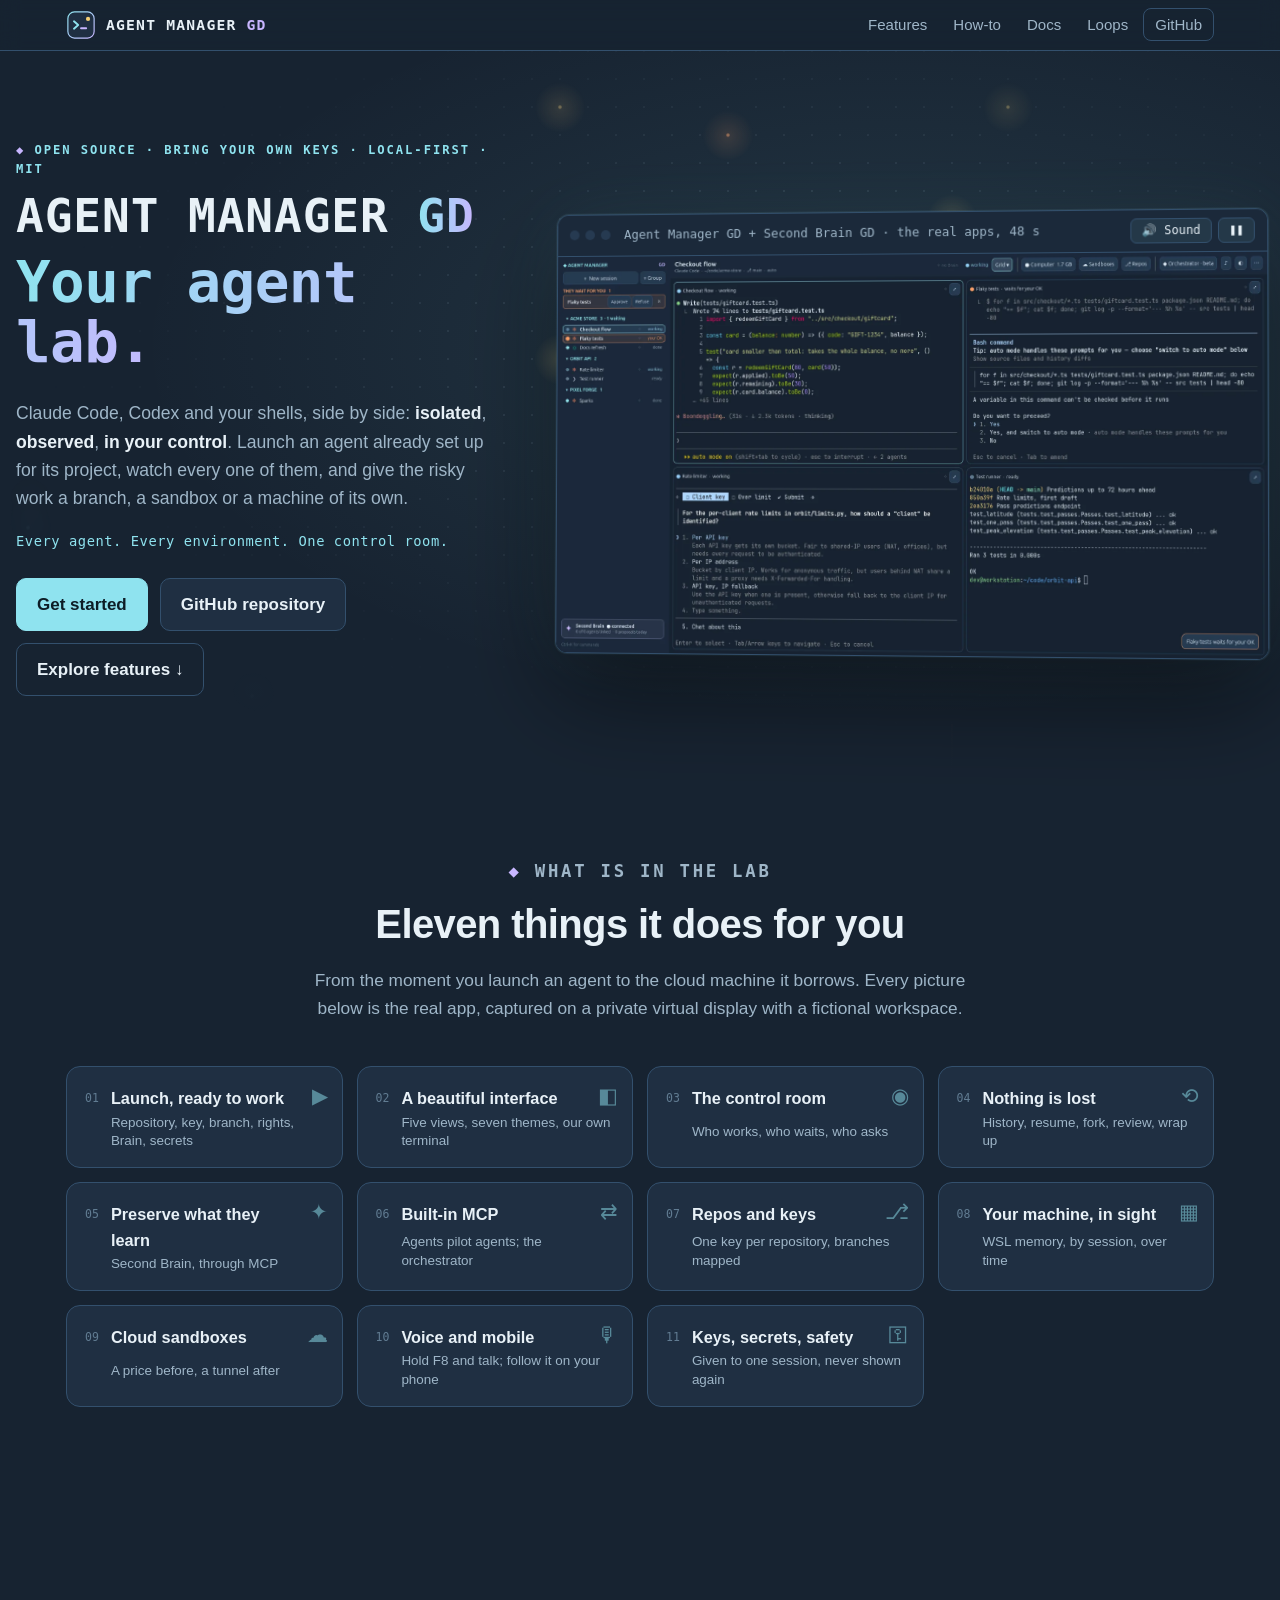
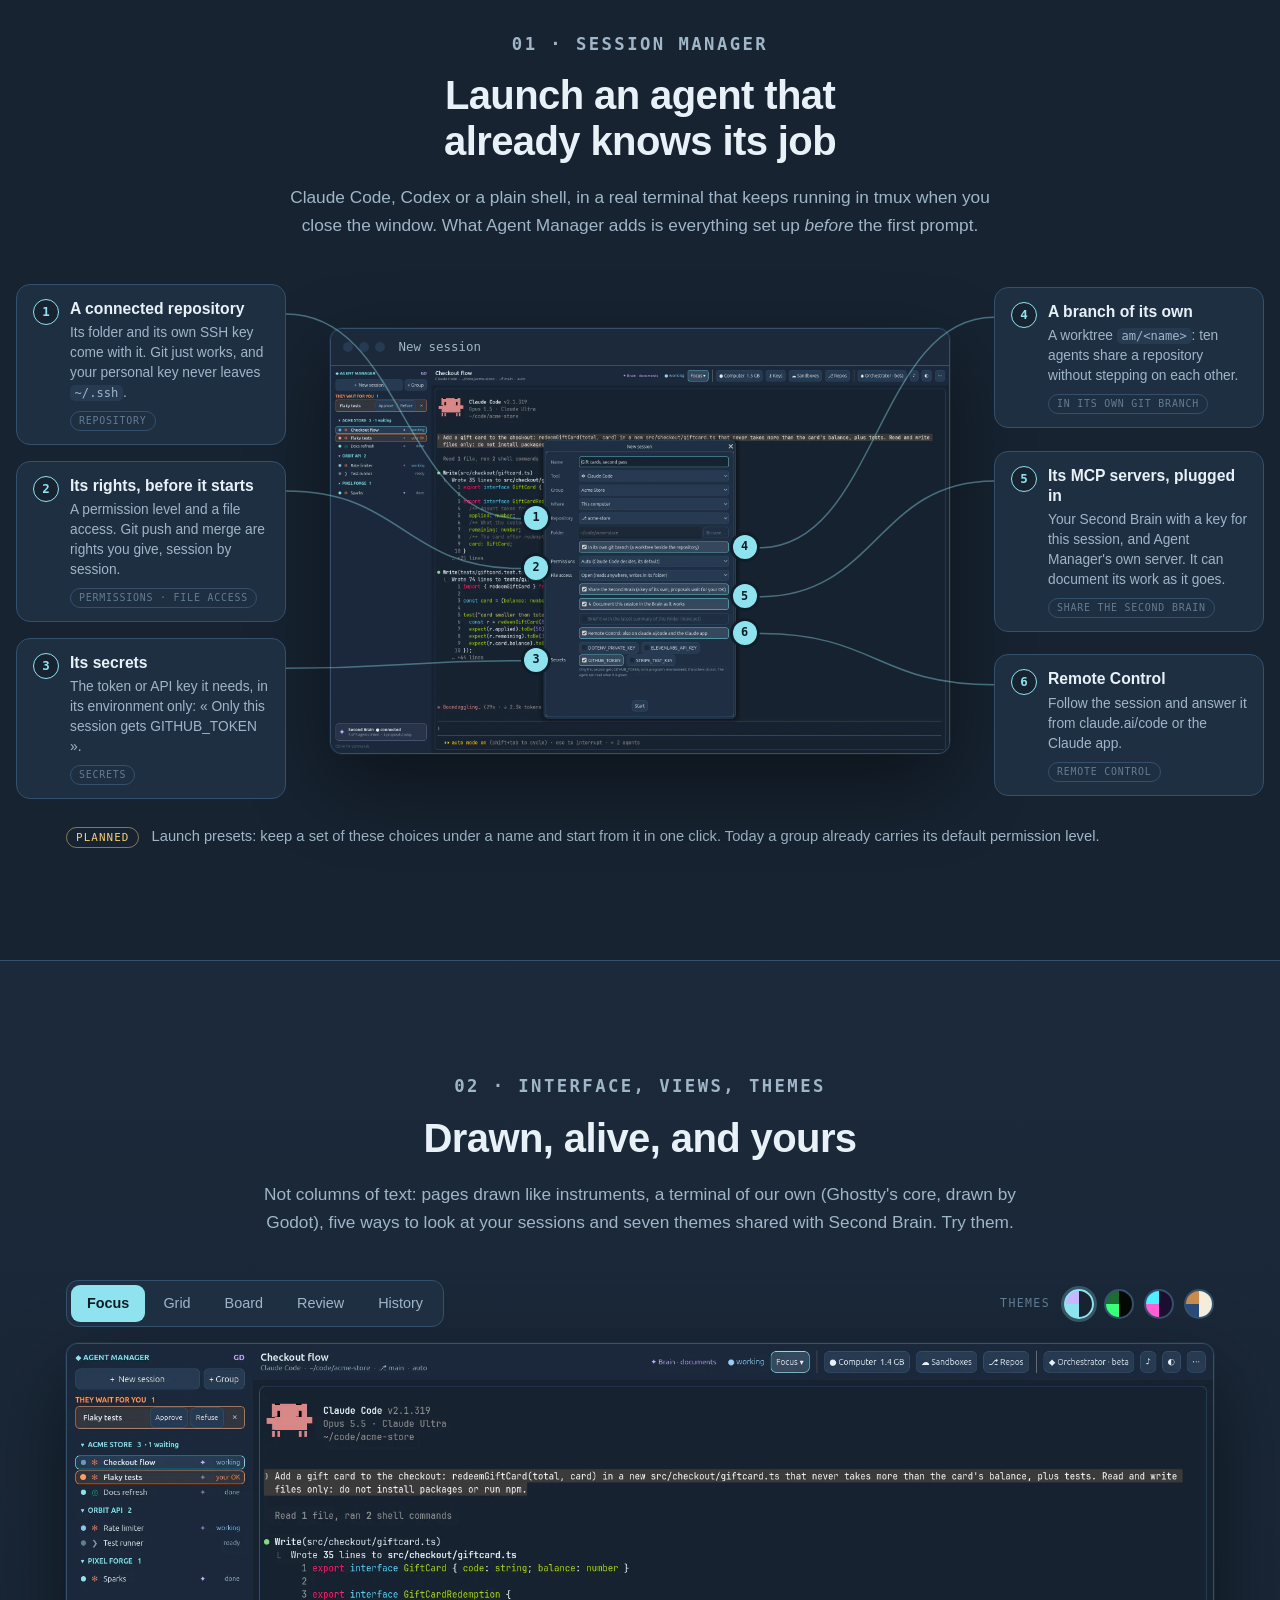
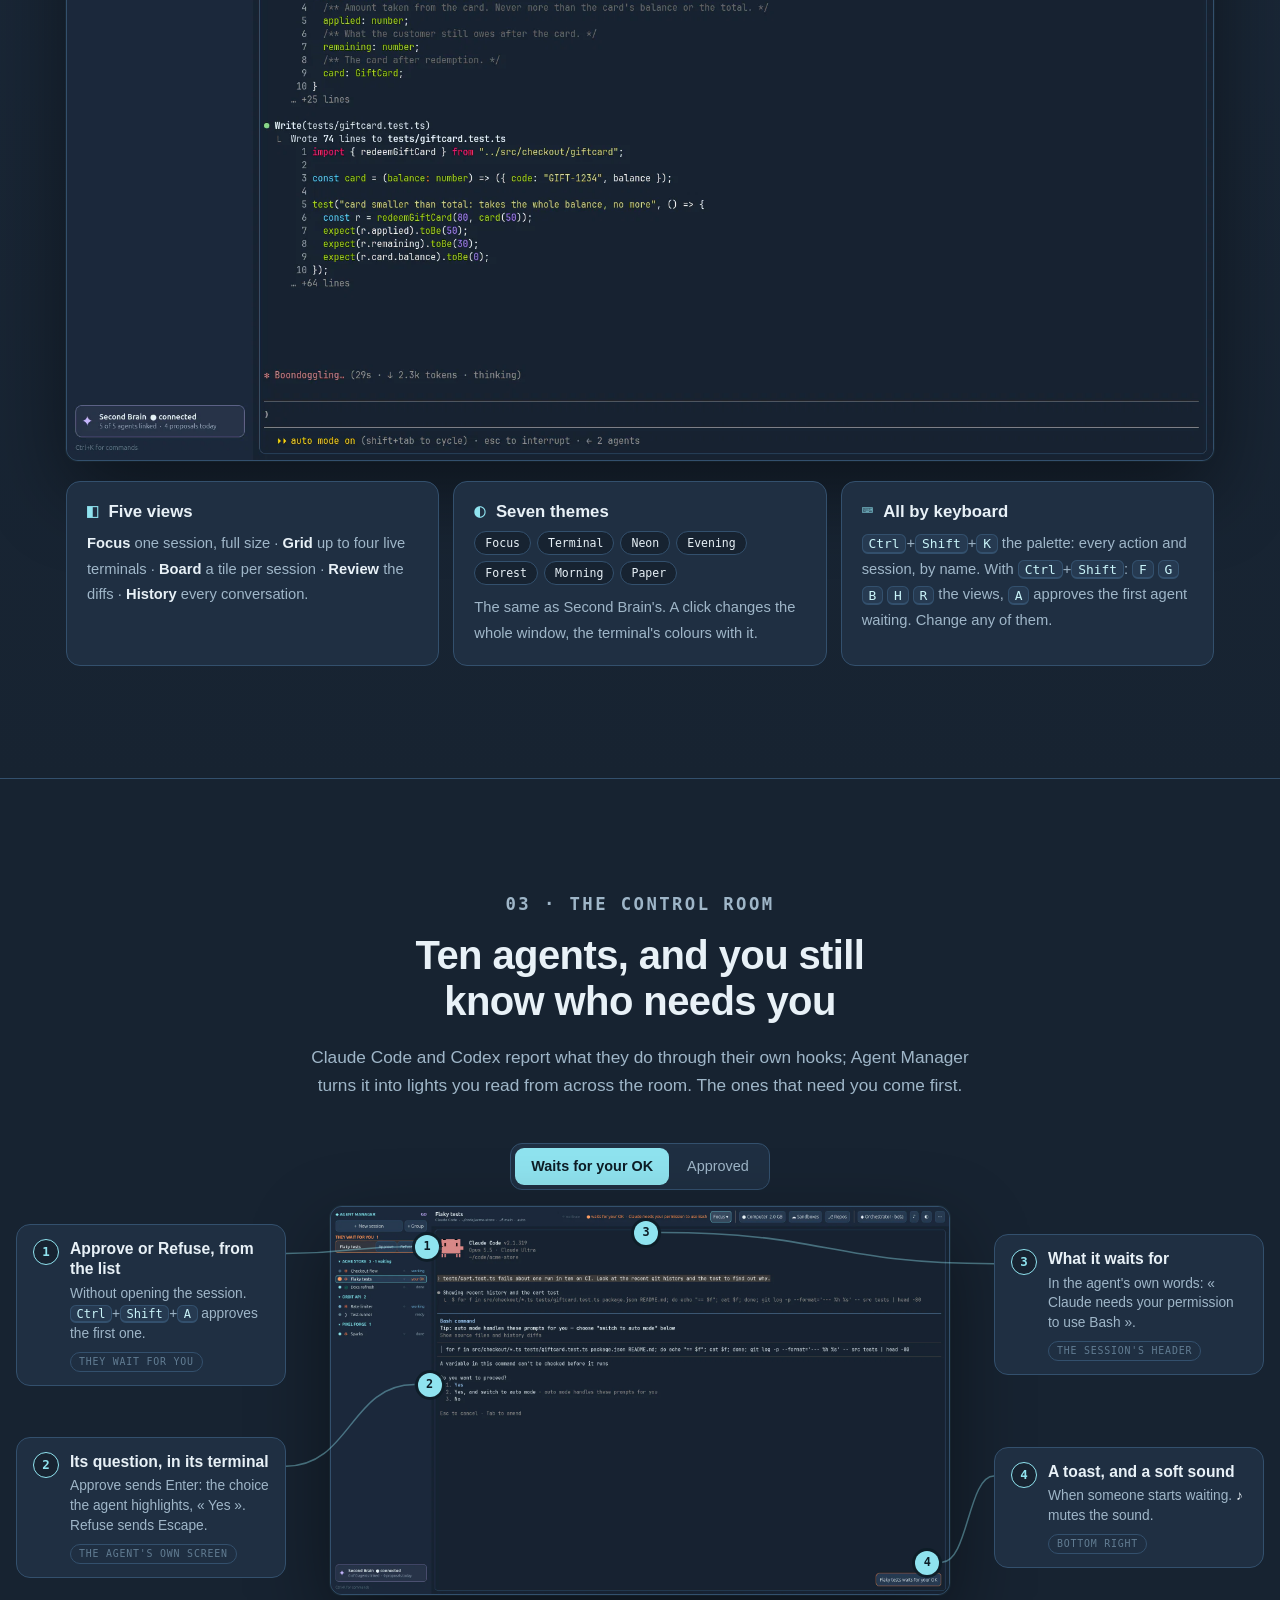
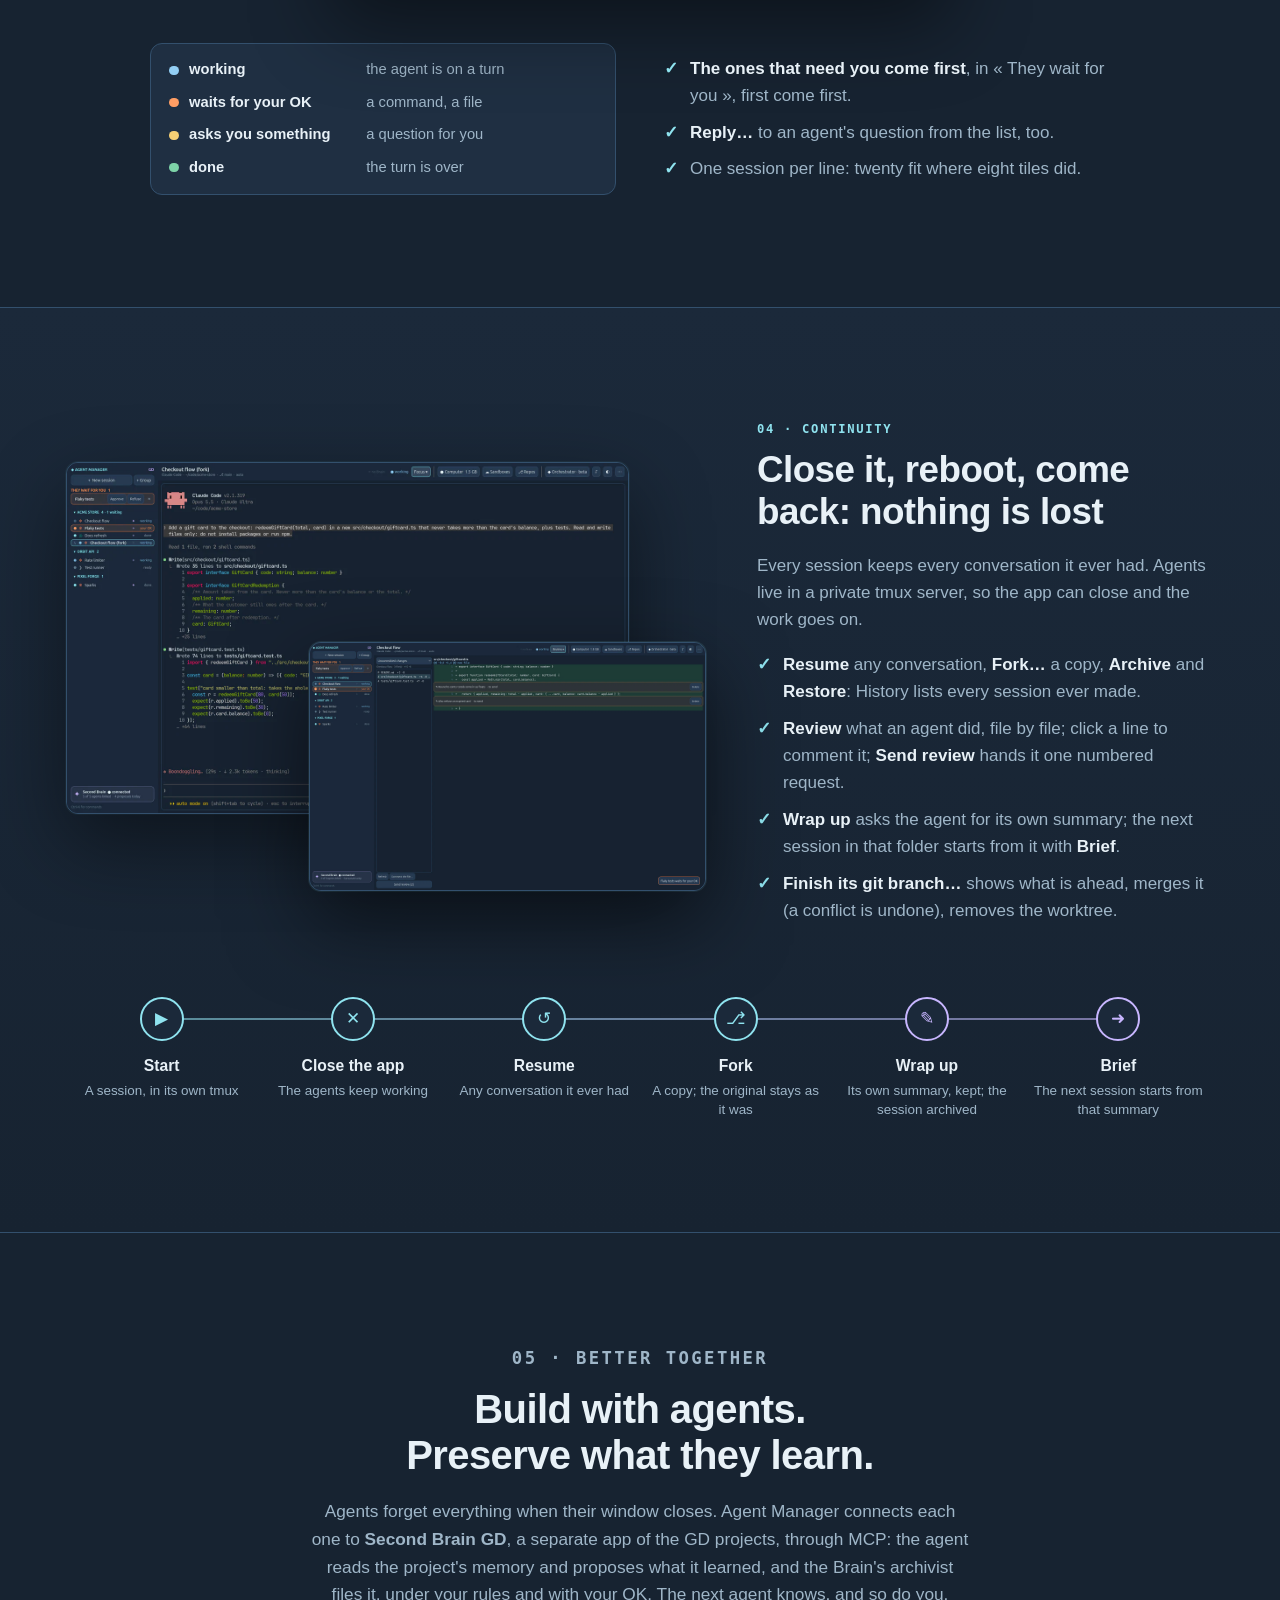
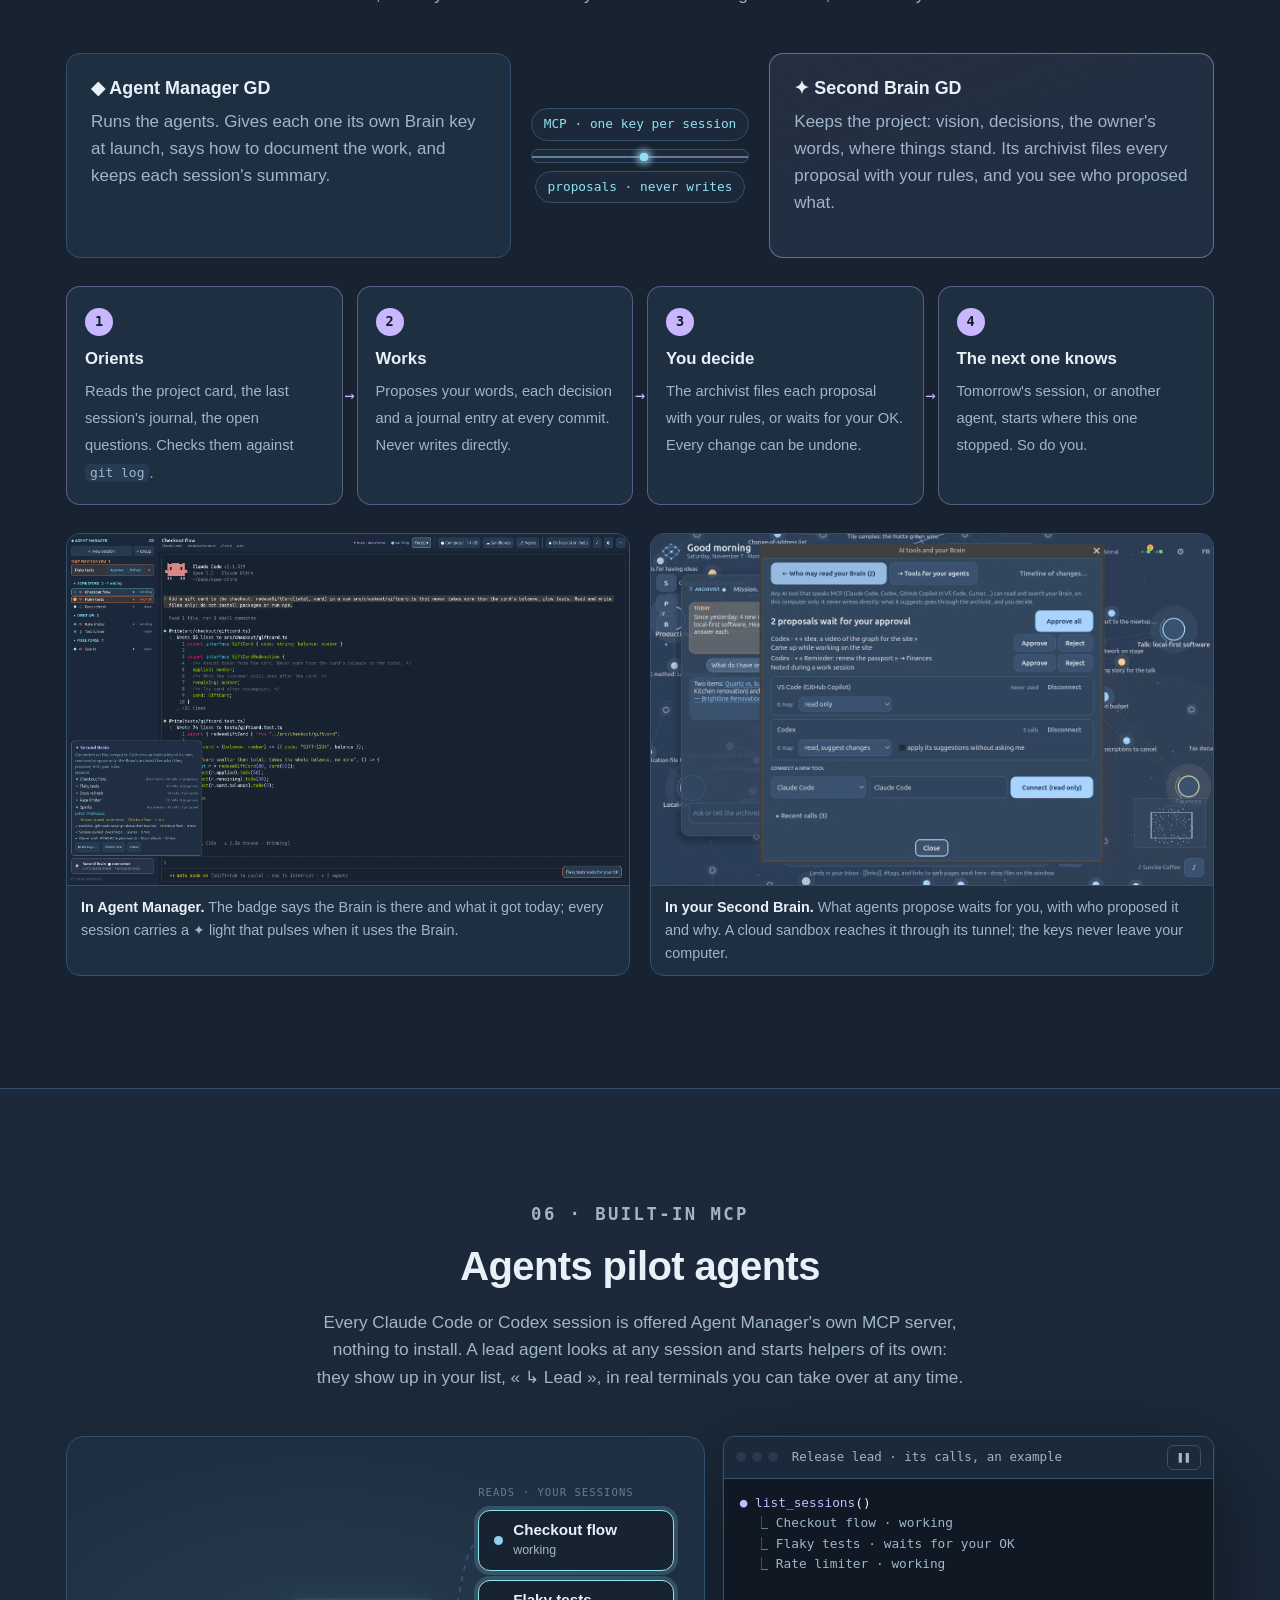
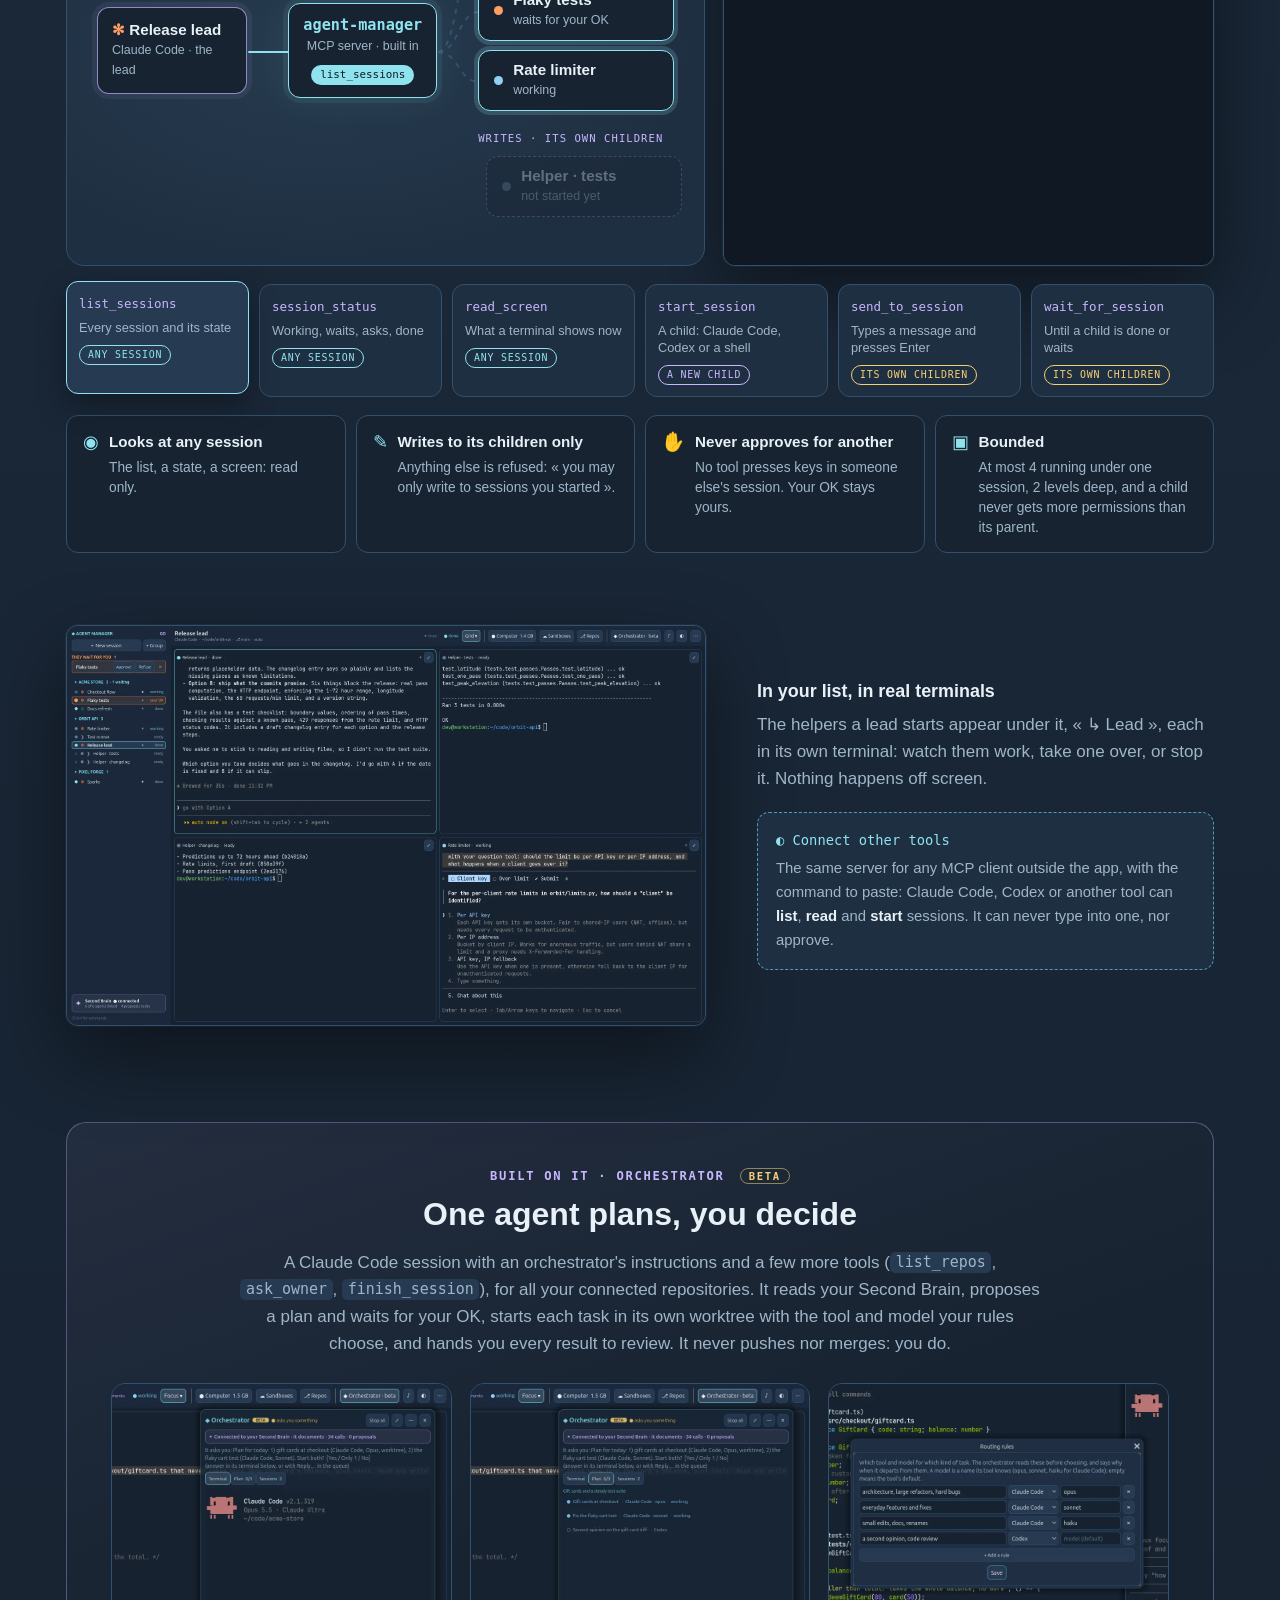
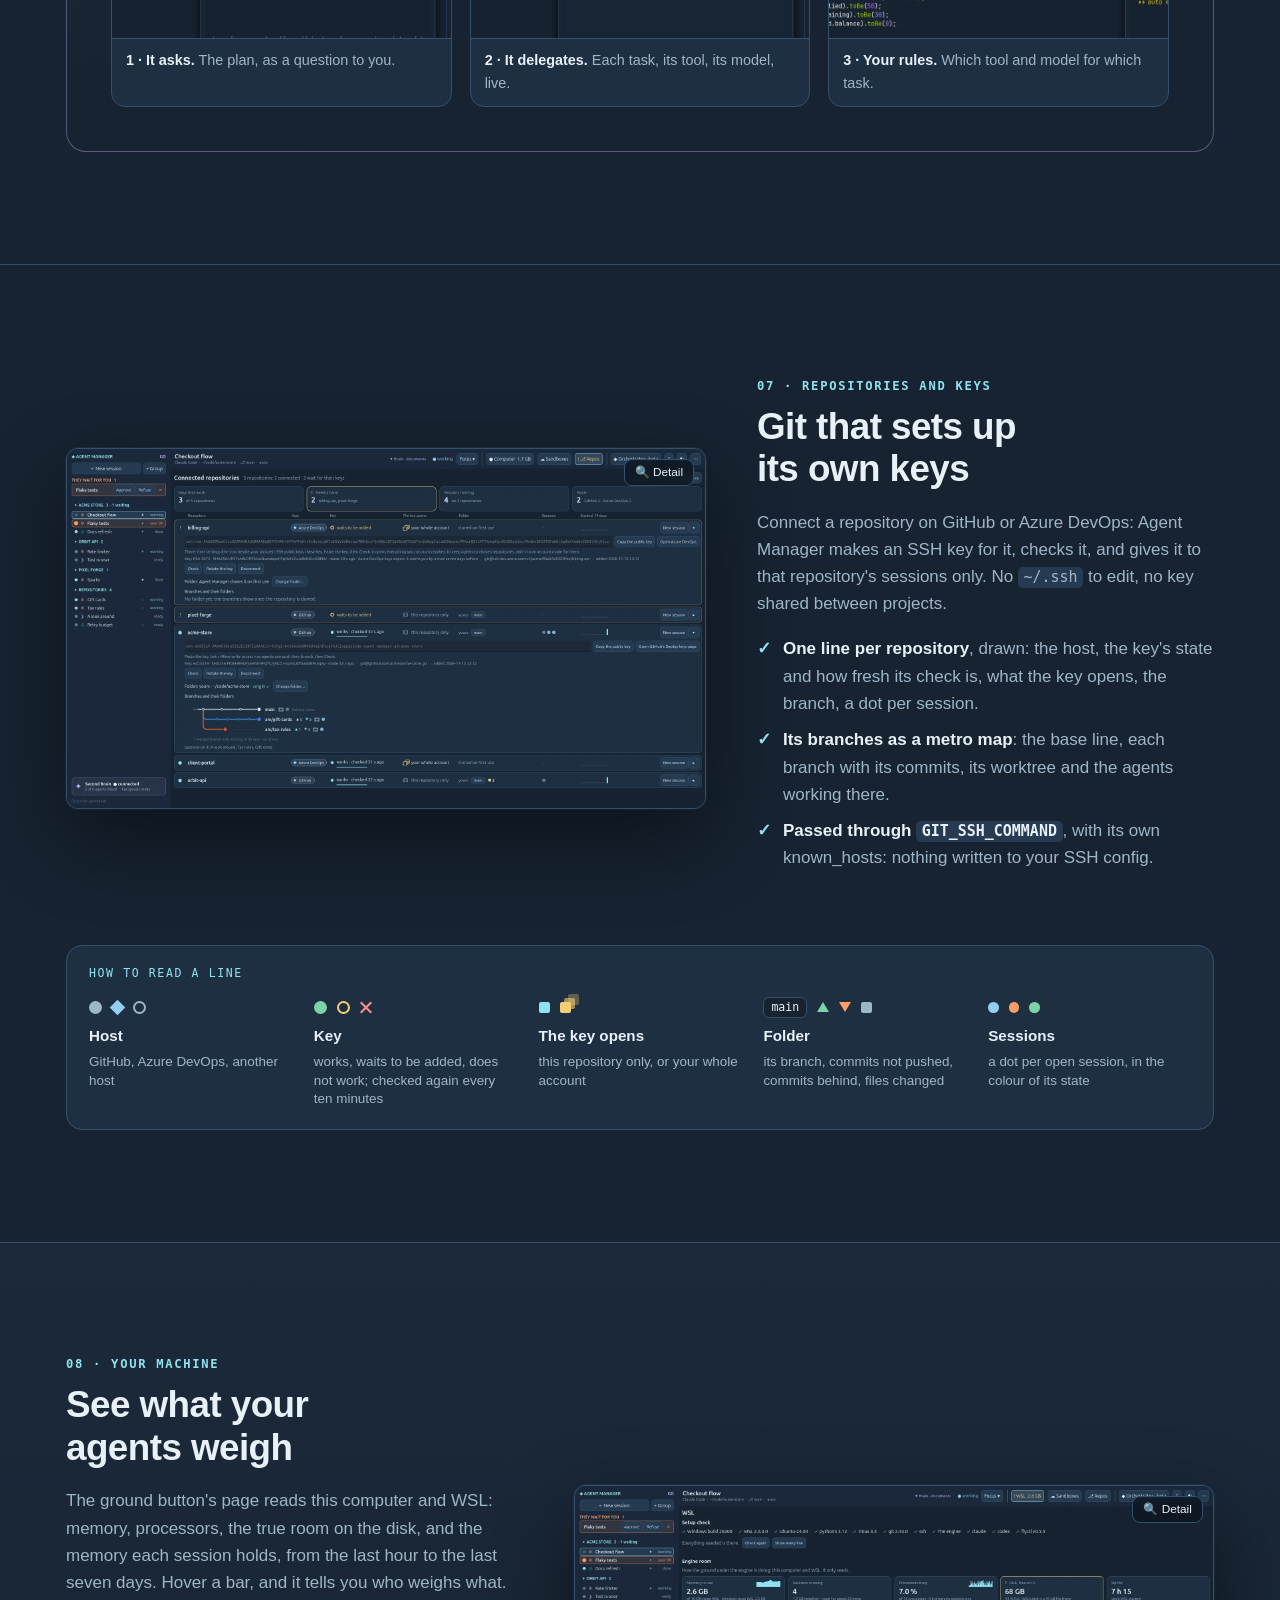
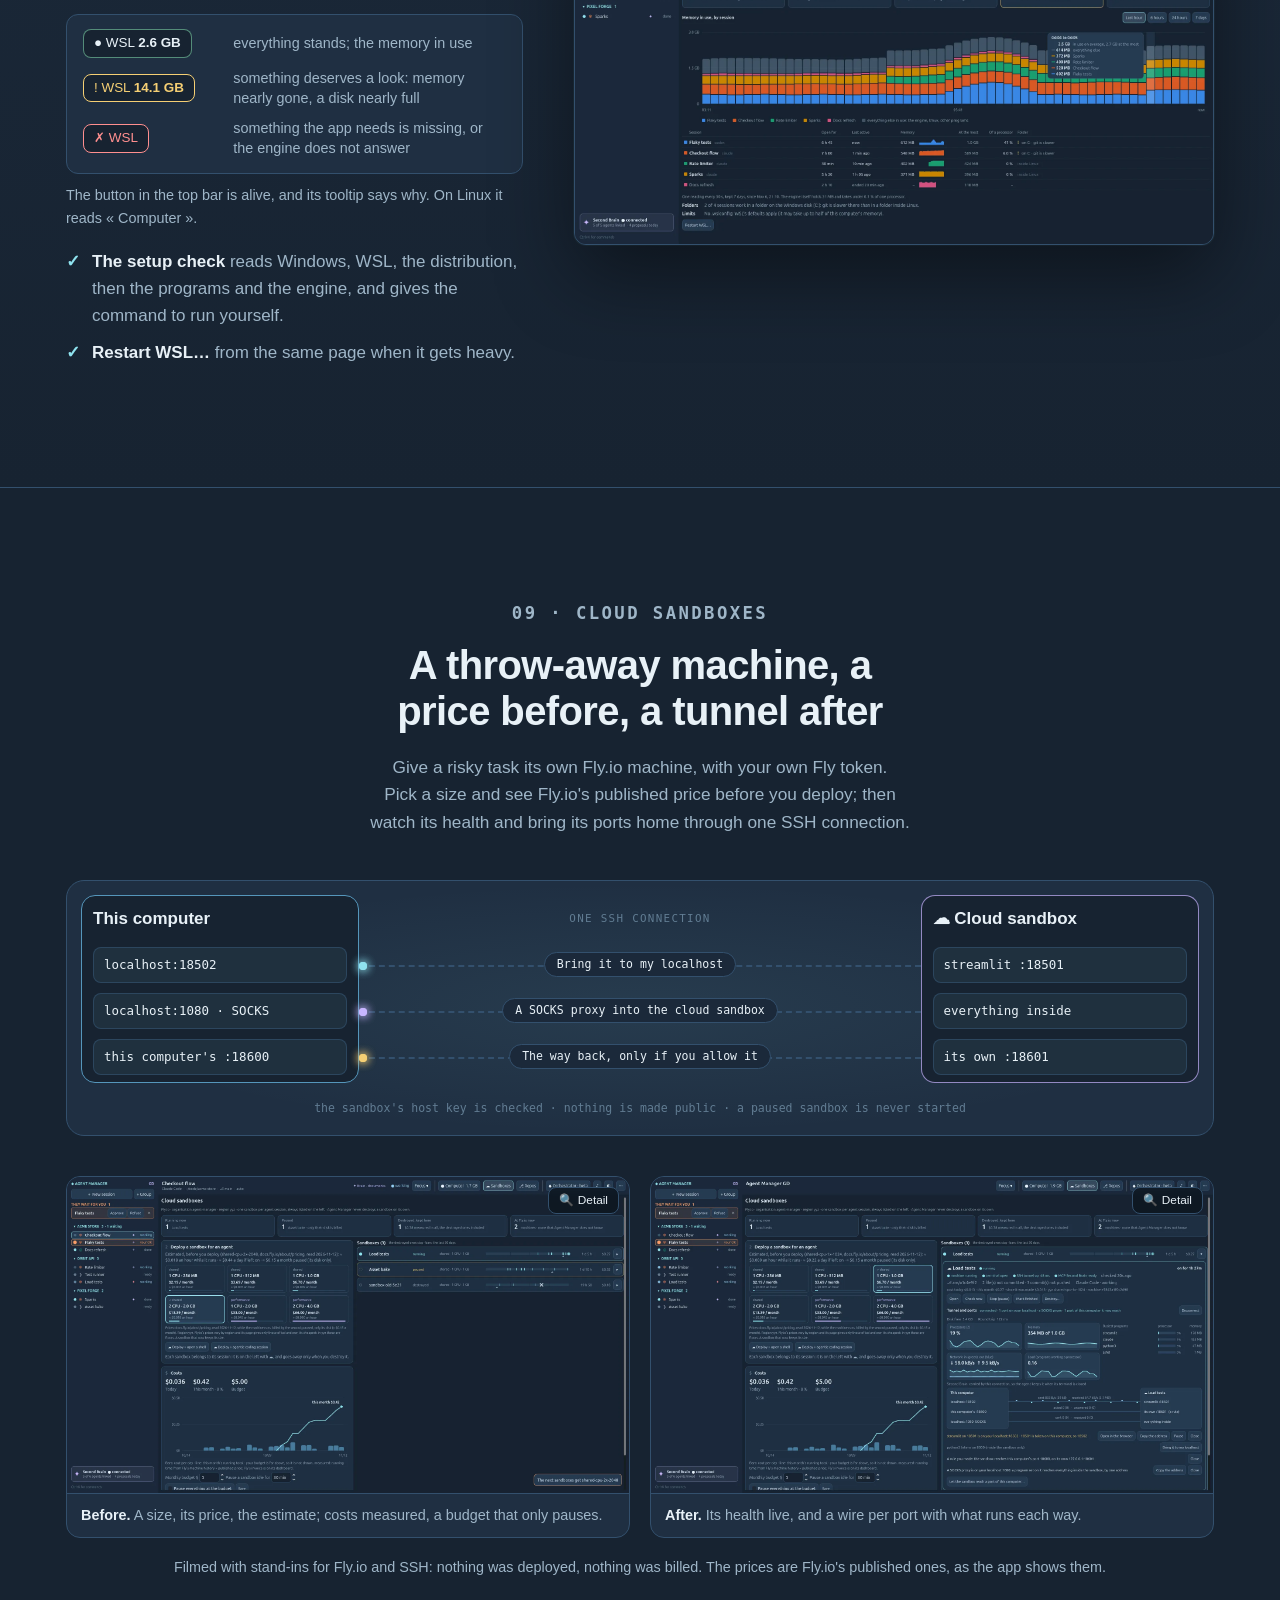
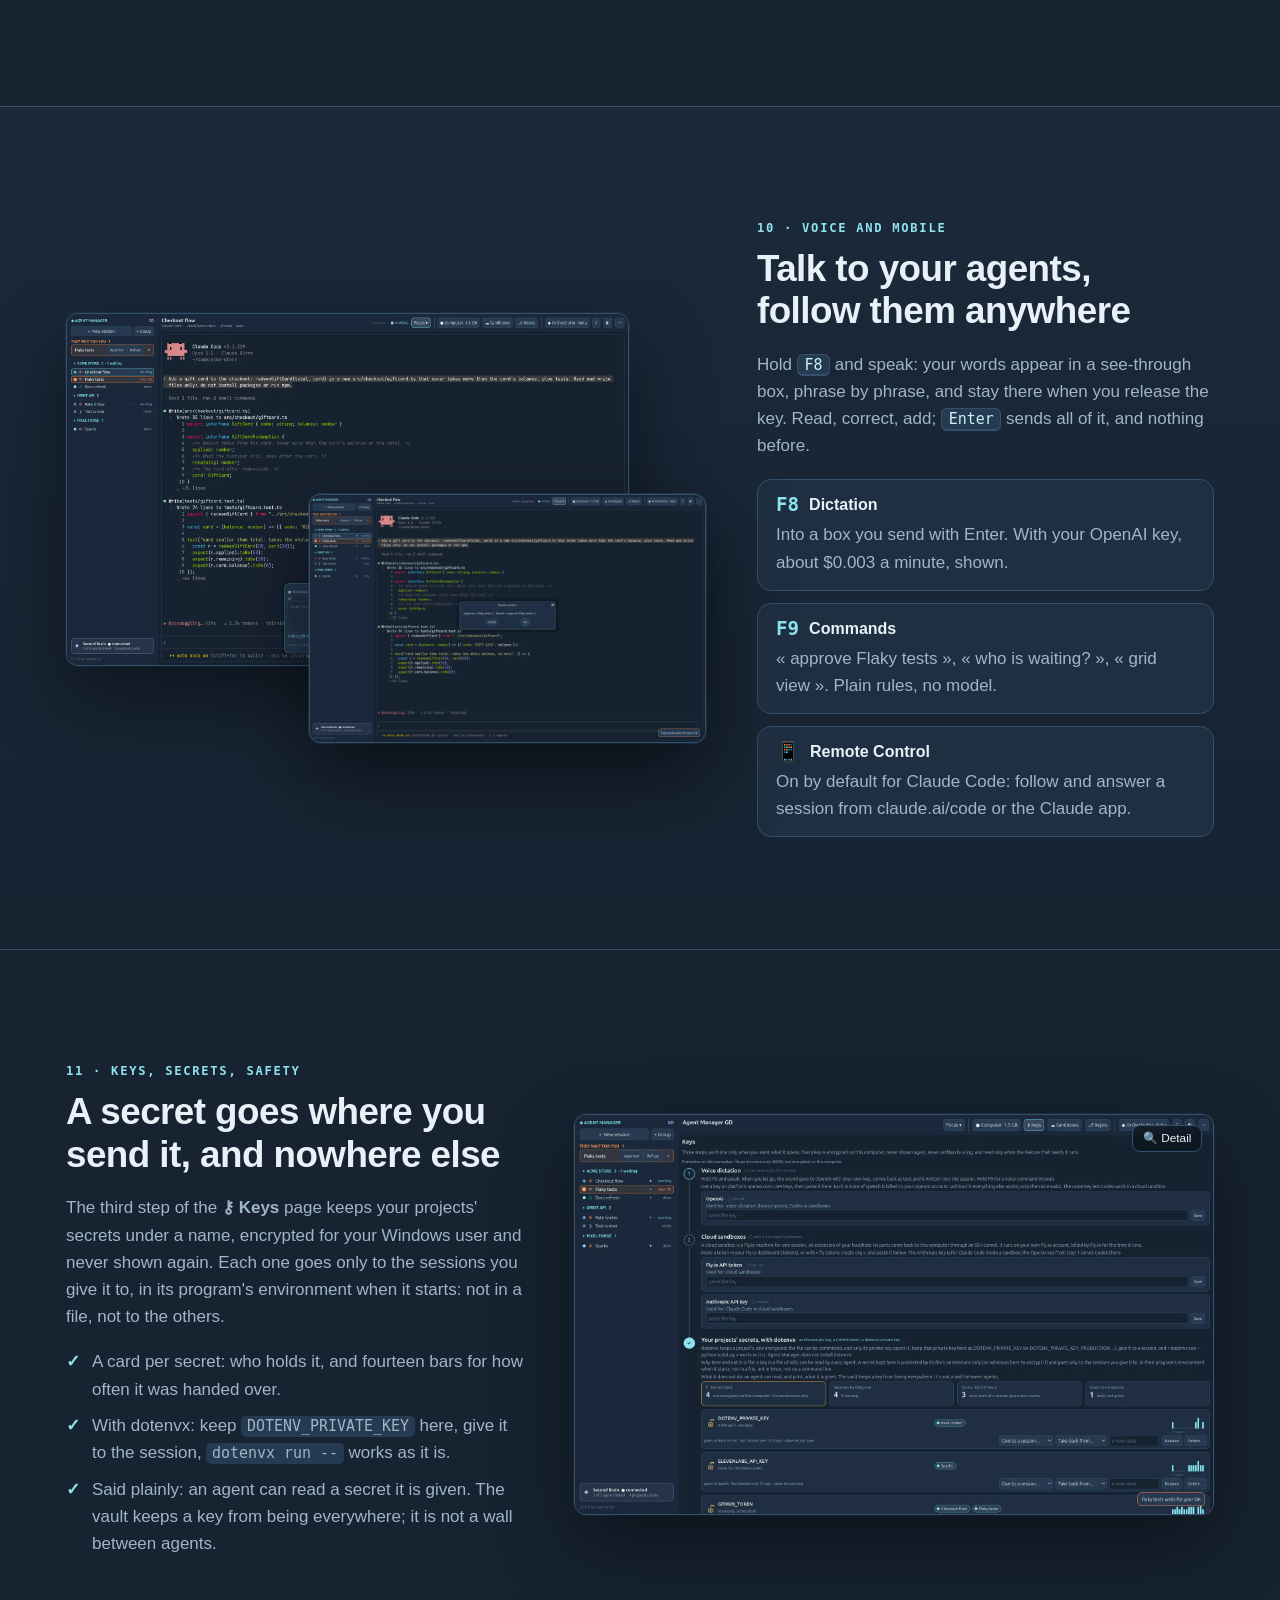
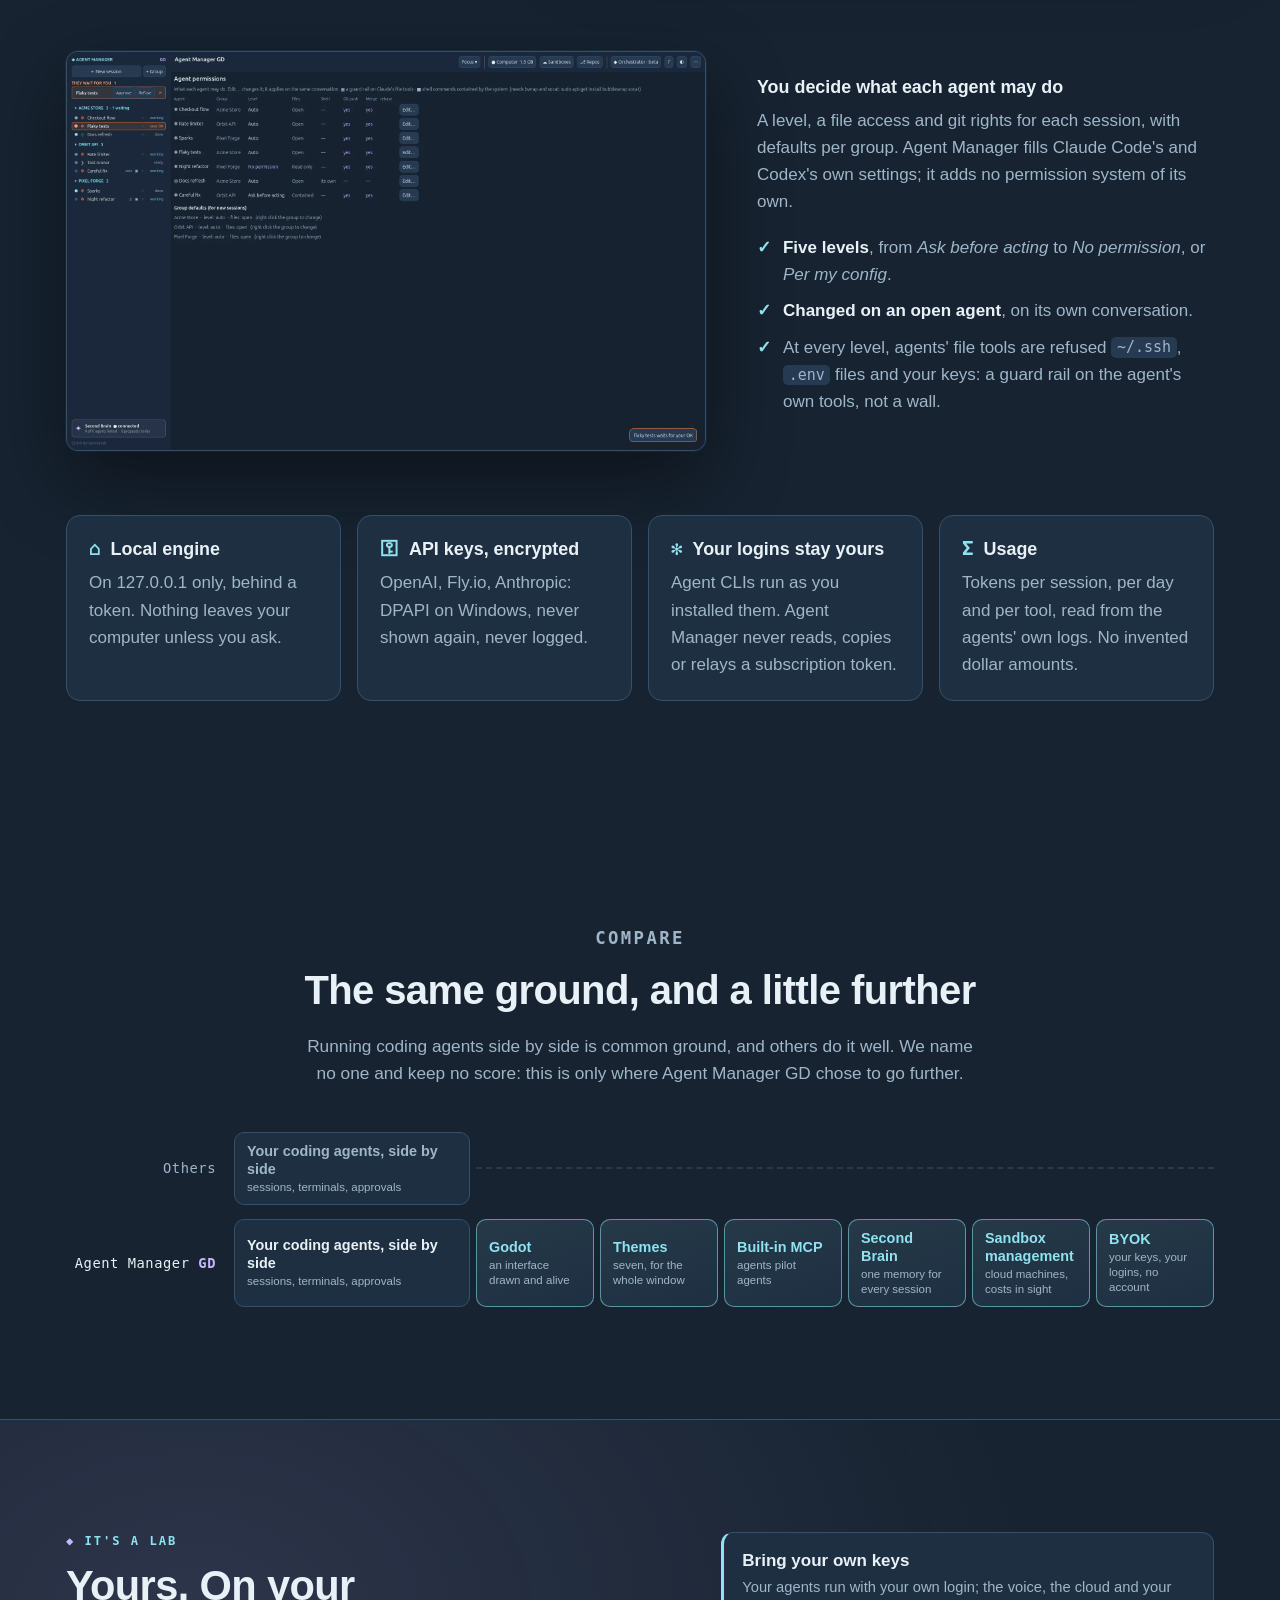
==== commit 5dbd9037: "Loop 45: experts remember (the Second Brain), work on cloud machines, and agents can hand them a tas" ====
--- a/public/index.html
+++ b/public/index.html
@@ -707,6 +707,7 @@
           </div>
           <div class="loop-list collapsed">
             <article class="loop ph-site" data-phase="site" data-loop="Site"><p class="loop-tag">Website · Nov 2026</p><h3>A 30-second film, and this page</h3><p>The real app filmed on a private virtual display, cut and narrated; this home page rebuilt around it, one section per feature with new screenshots, and this line of loops that scales.</p></article>
+            <article class="loop ph-core" data-phase="core" data-loop="45"><p class="loop-tag"><span class="when">Loop 45</span> · Core</p><h3>Experts remember</h3><p>Each expert keeps its lessons in your Second Brain and reads them on the next project. Experts go to cloud machines too, and the orchestrator can hand a task to one, never giving it a key its own session does not hold.</p></article>
             <article class="loop ph-core" data-phase="core" data-loop="44"><p class="loop-tag"><span class="when">Loop 44</span> · Core</p><h3>Experts</h3><p>Agents that know a trade, not a product: a role, skills of the open Agent Skills format (Anthropic's to start, pinned and updated on your OK), the keys they need. Launched in any repository, in Claude Code or Codex alike.</p></article>
             <article class="loop ph-cloud" data-phase="cloud" data-loop="43"><p class="loop-tag"><span class="when">Loop 43</span> · Cloud</p><h3>Online, ready for a real service</h3><p>An Online machine takes its repository and its secrets, and its service comes back by itself after a restart (a start script on its volume). Its agent knows the rules: test on your localhost first, then you expose it.</p></article>
             <article class="loop ph-safety" data-phase="safety" data-loop="42"><p class="loop-tag"><span class="when">Loop 42</span> · Safety</p><h3>GitHub's CLI under Repos</h3><p>Your own gh, read at a glance: who is logged in and where its token is kept. A deploy key added in one click, a new repository private by default and connected at once. The token never passes through Agent Manager, and agents get each repository's own key.</p></article>
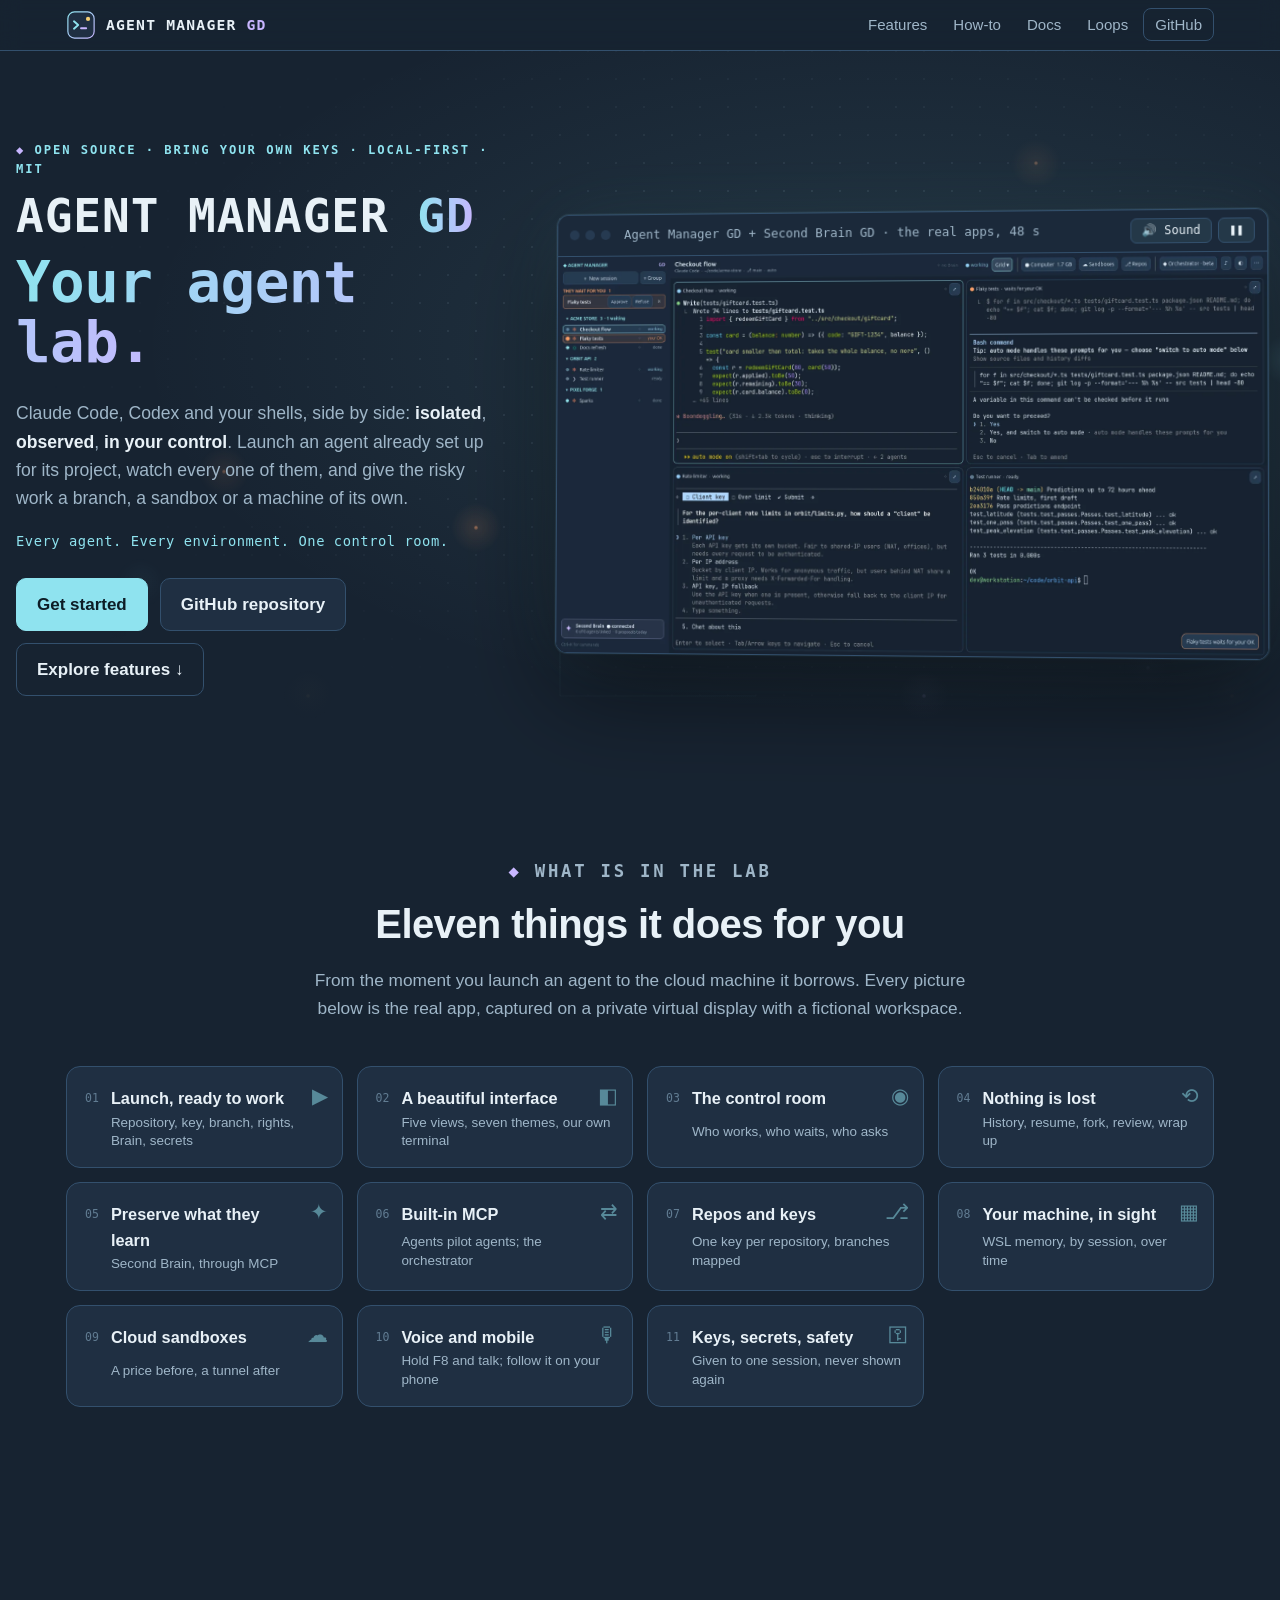
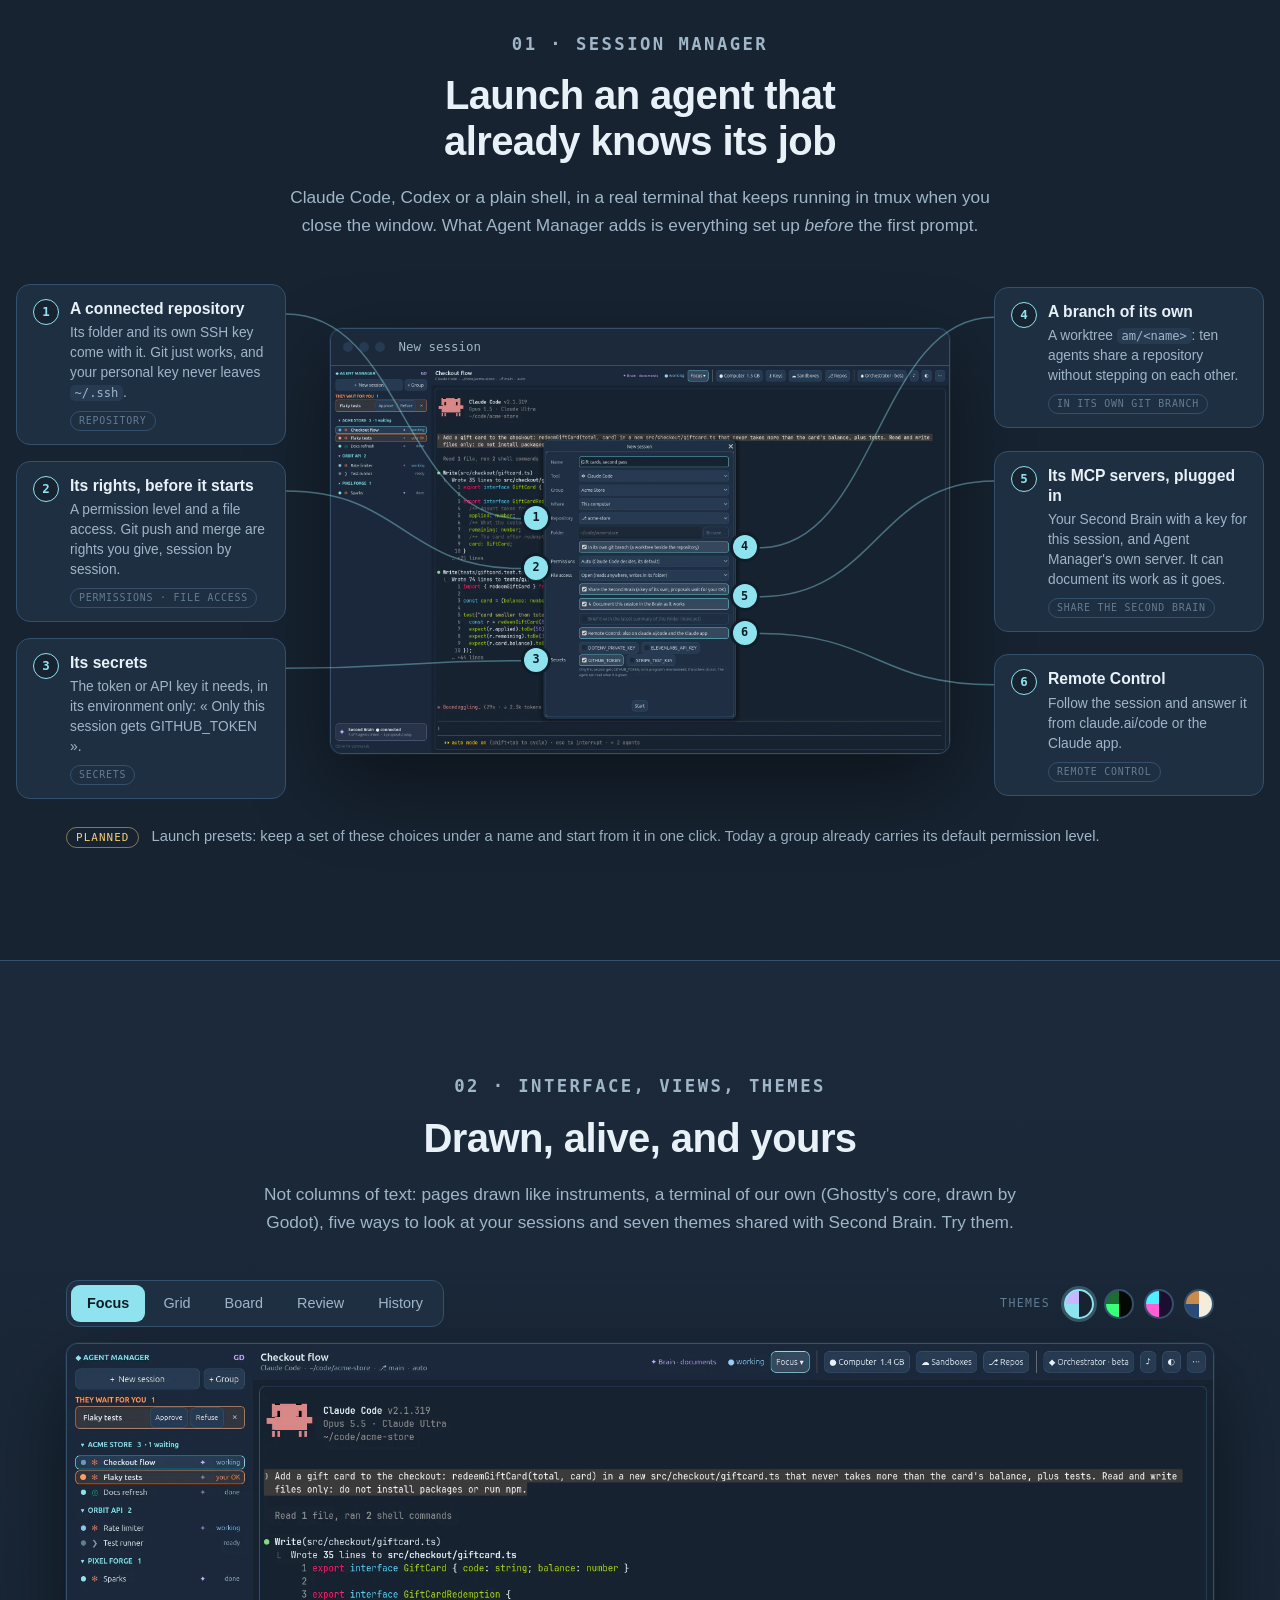
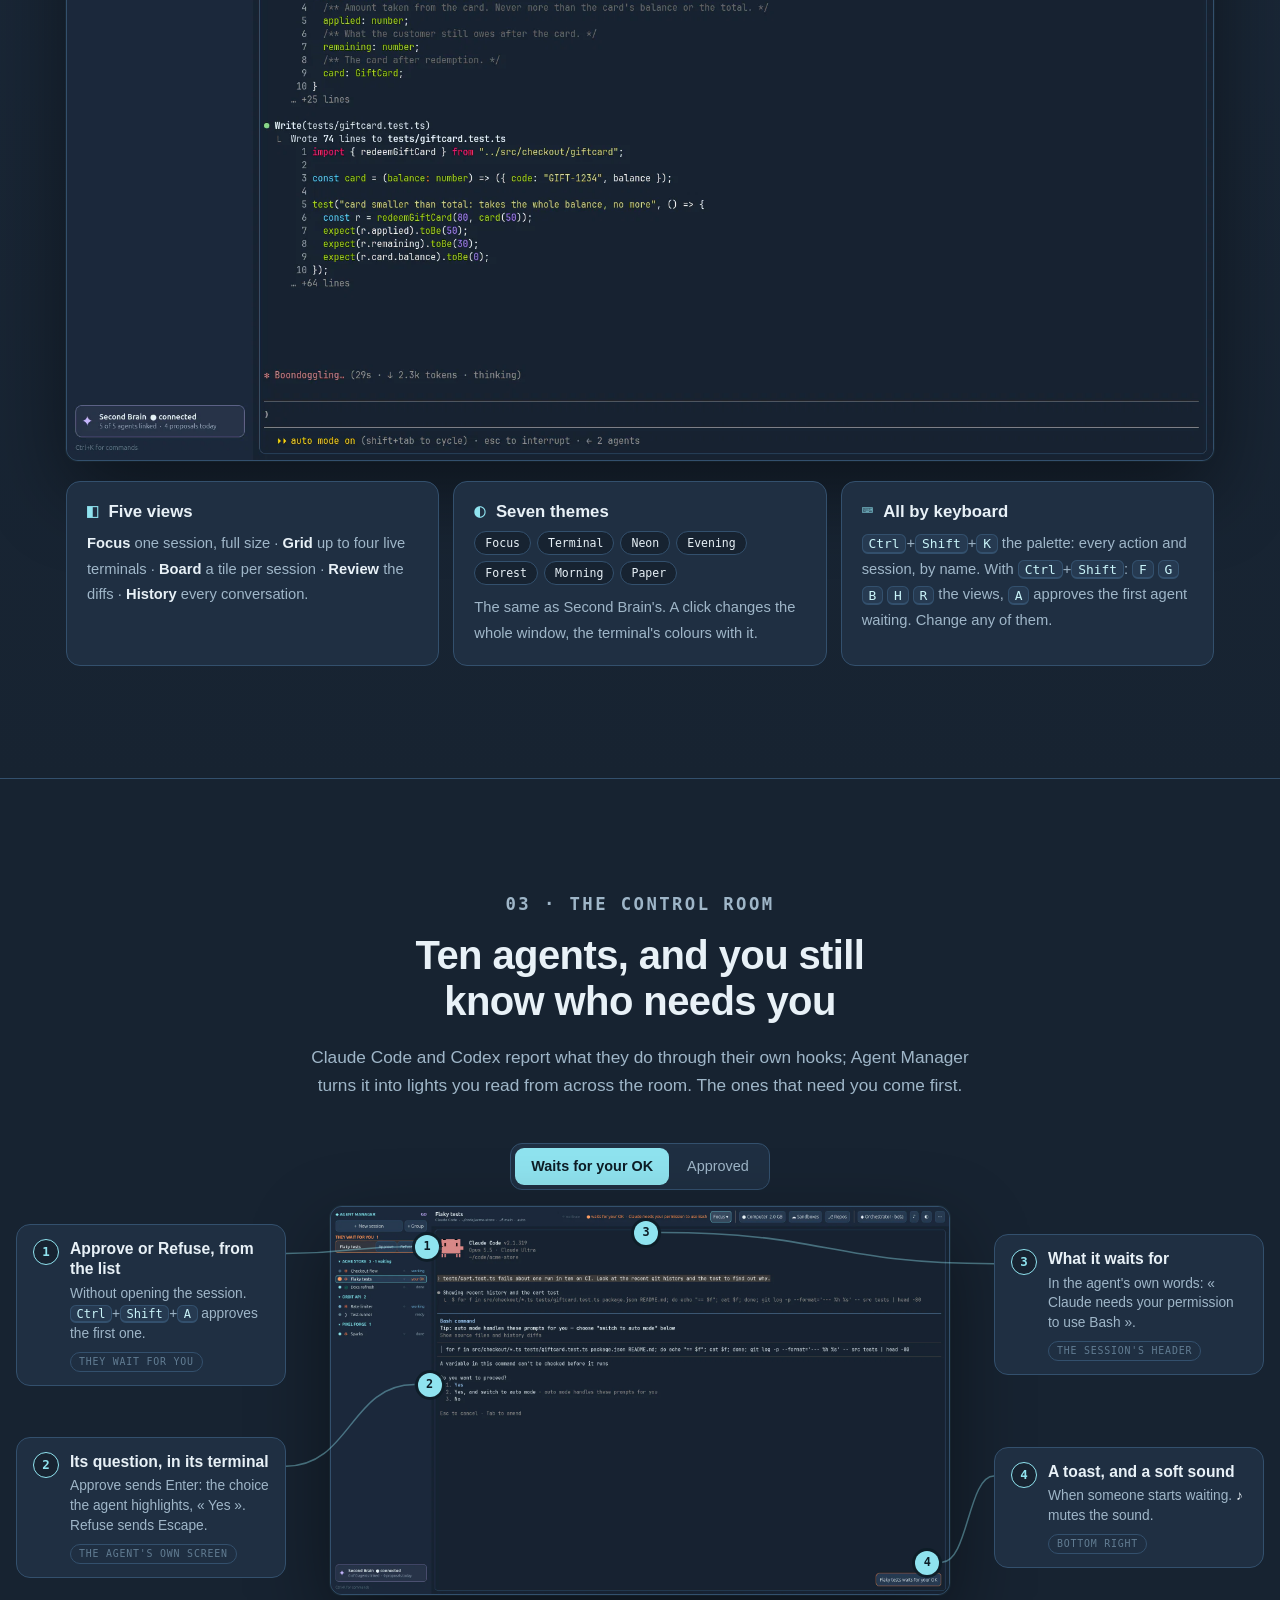
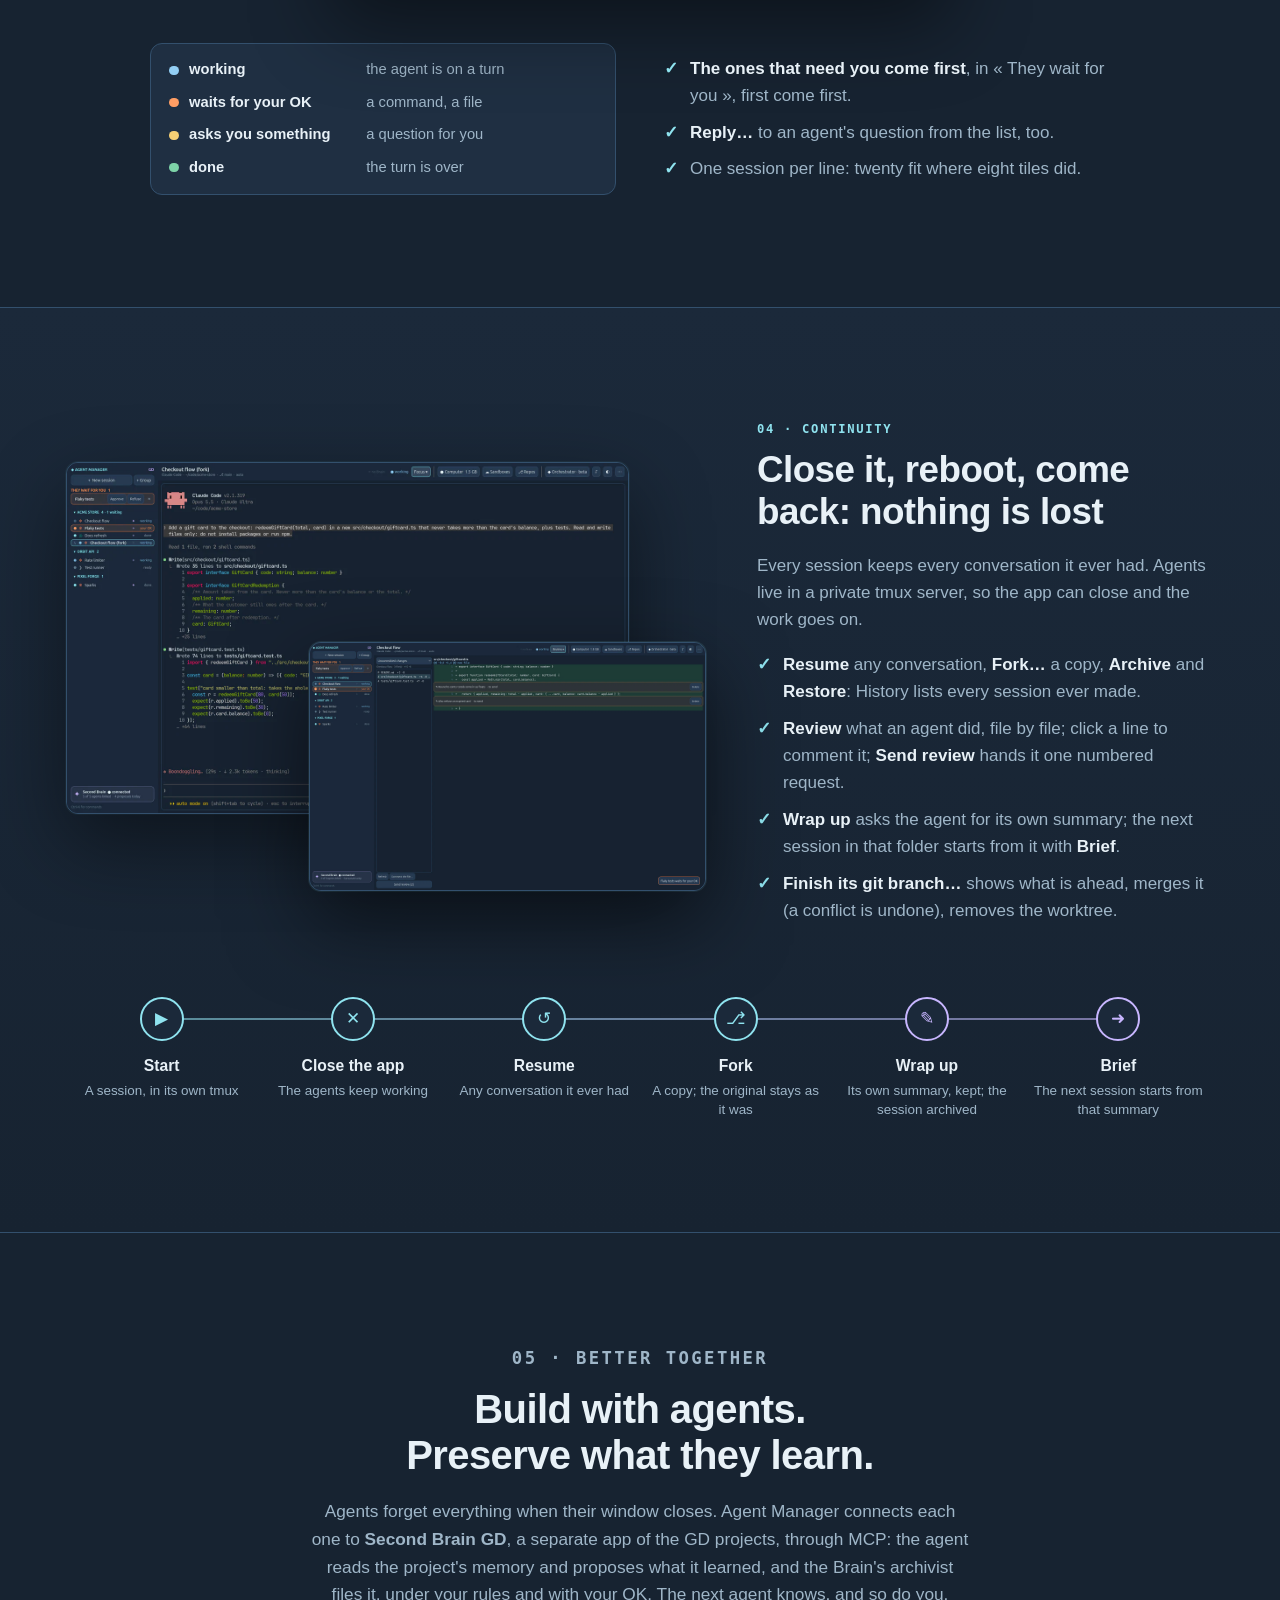
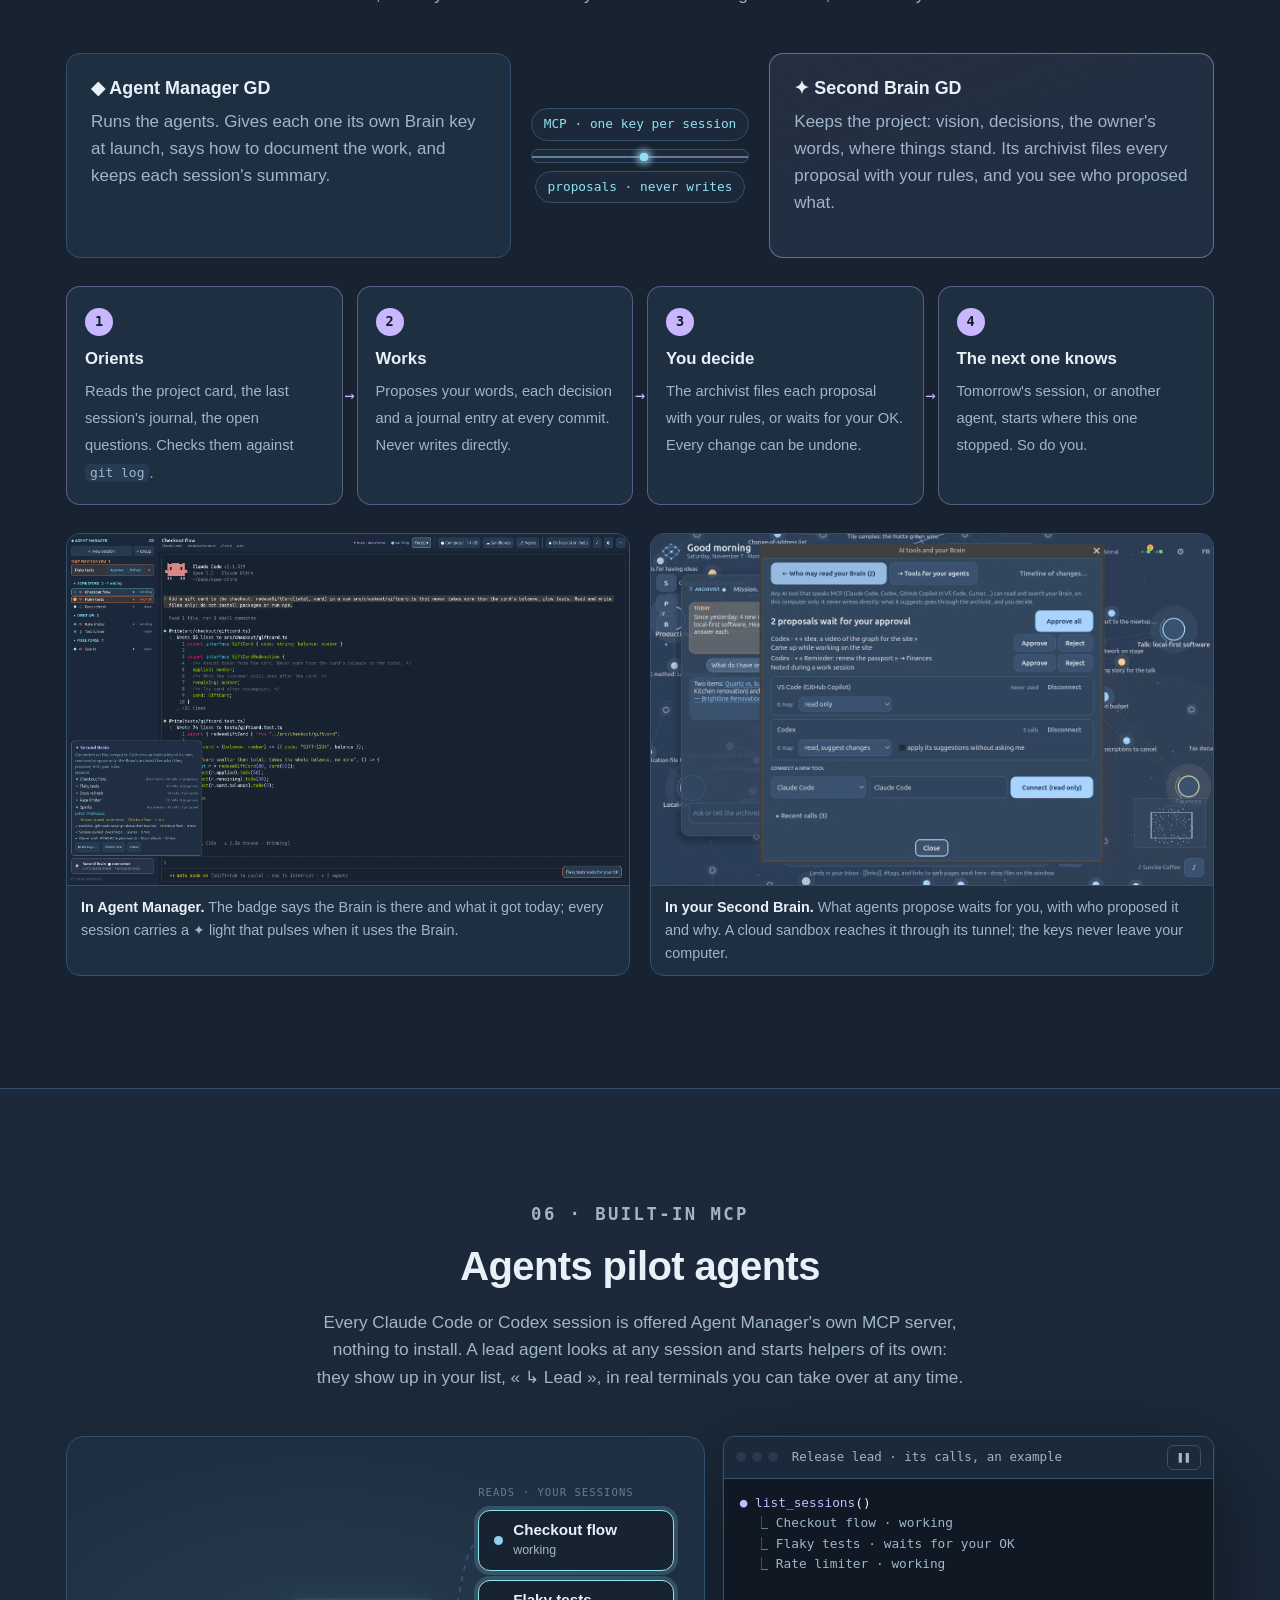
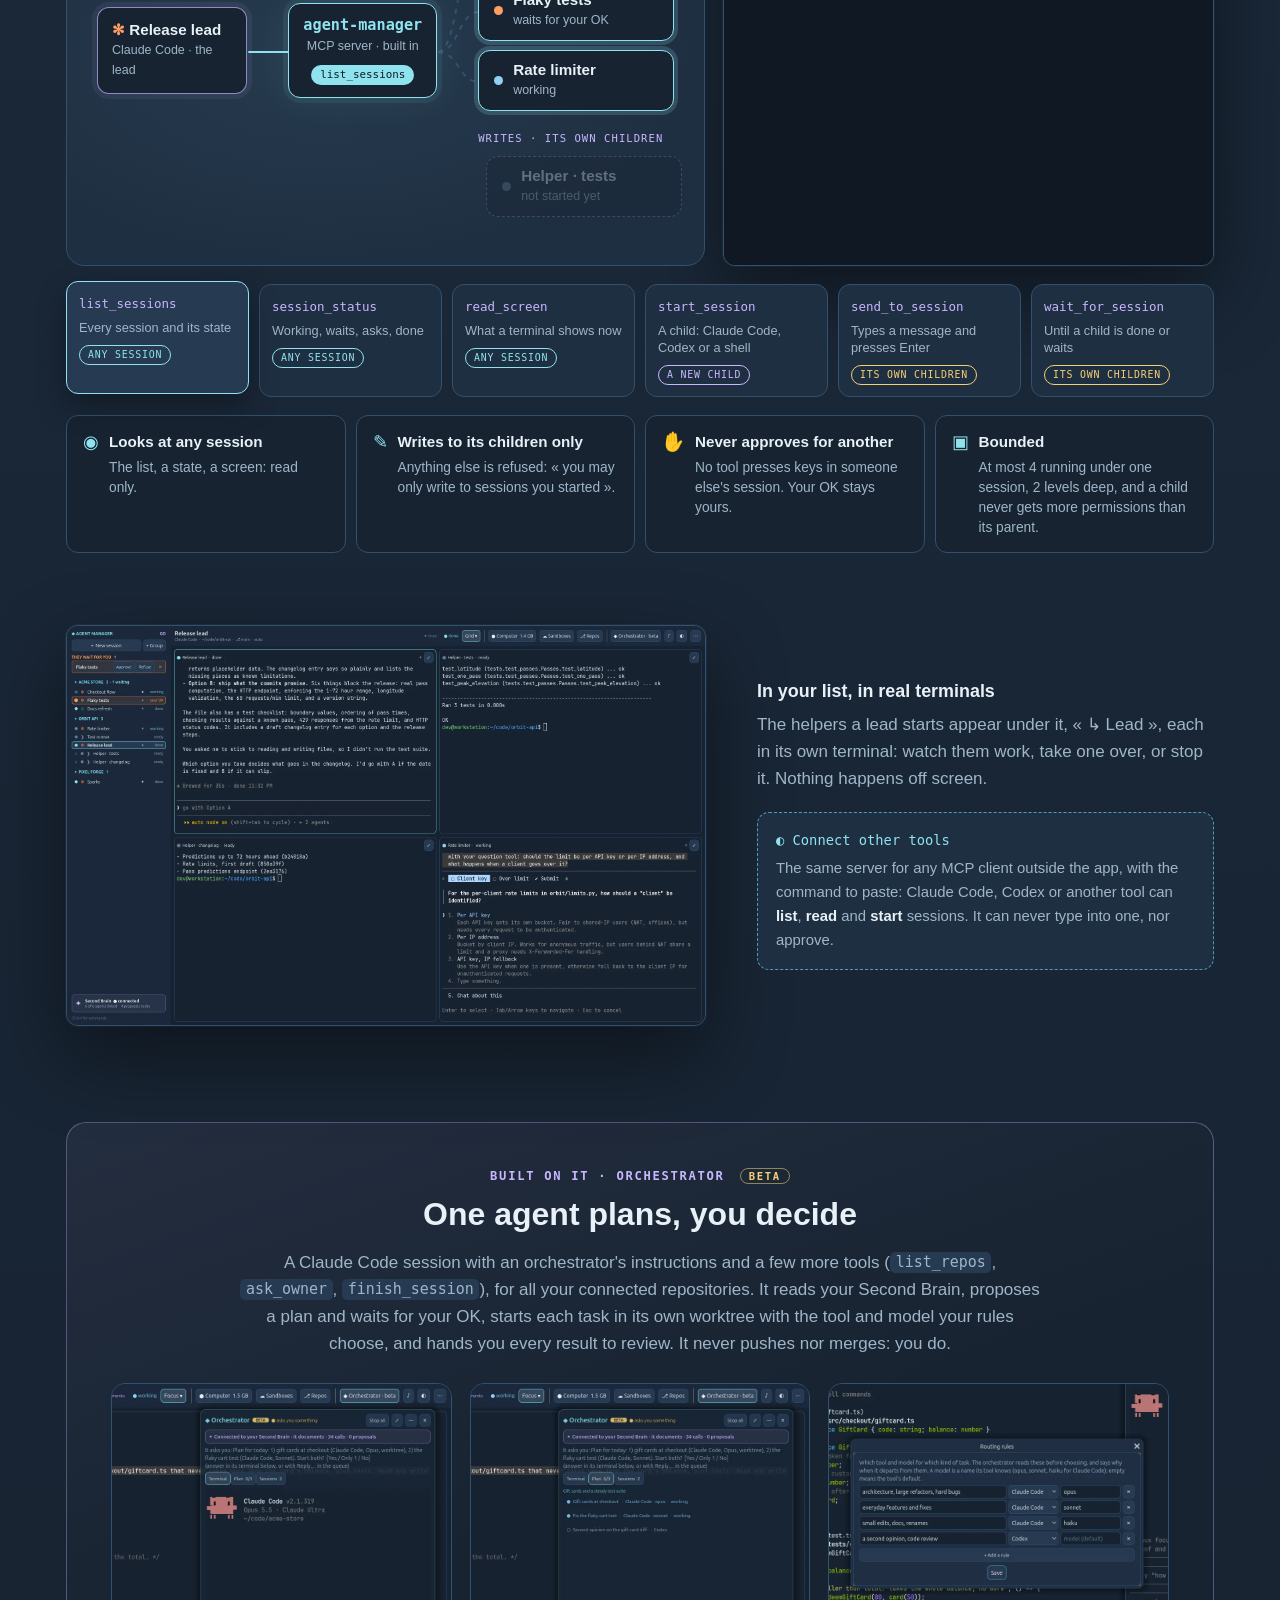
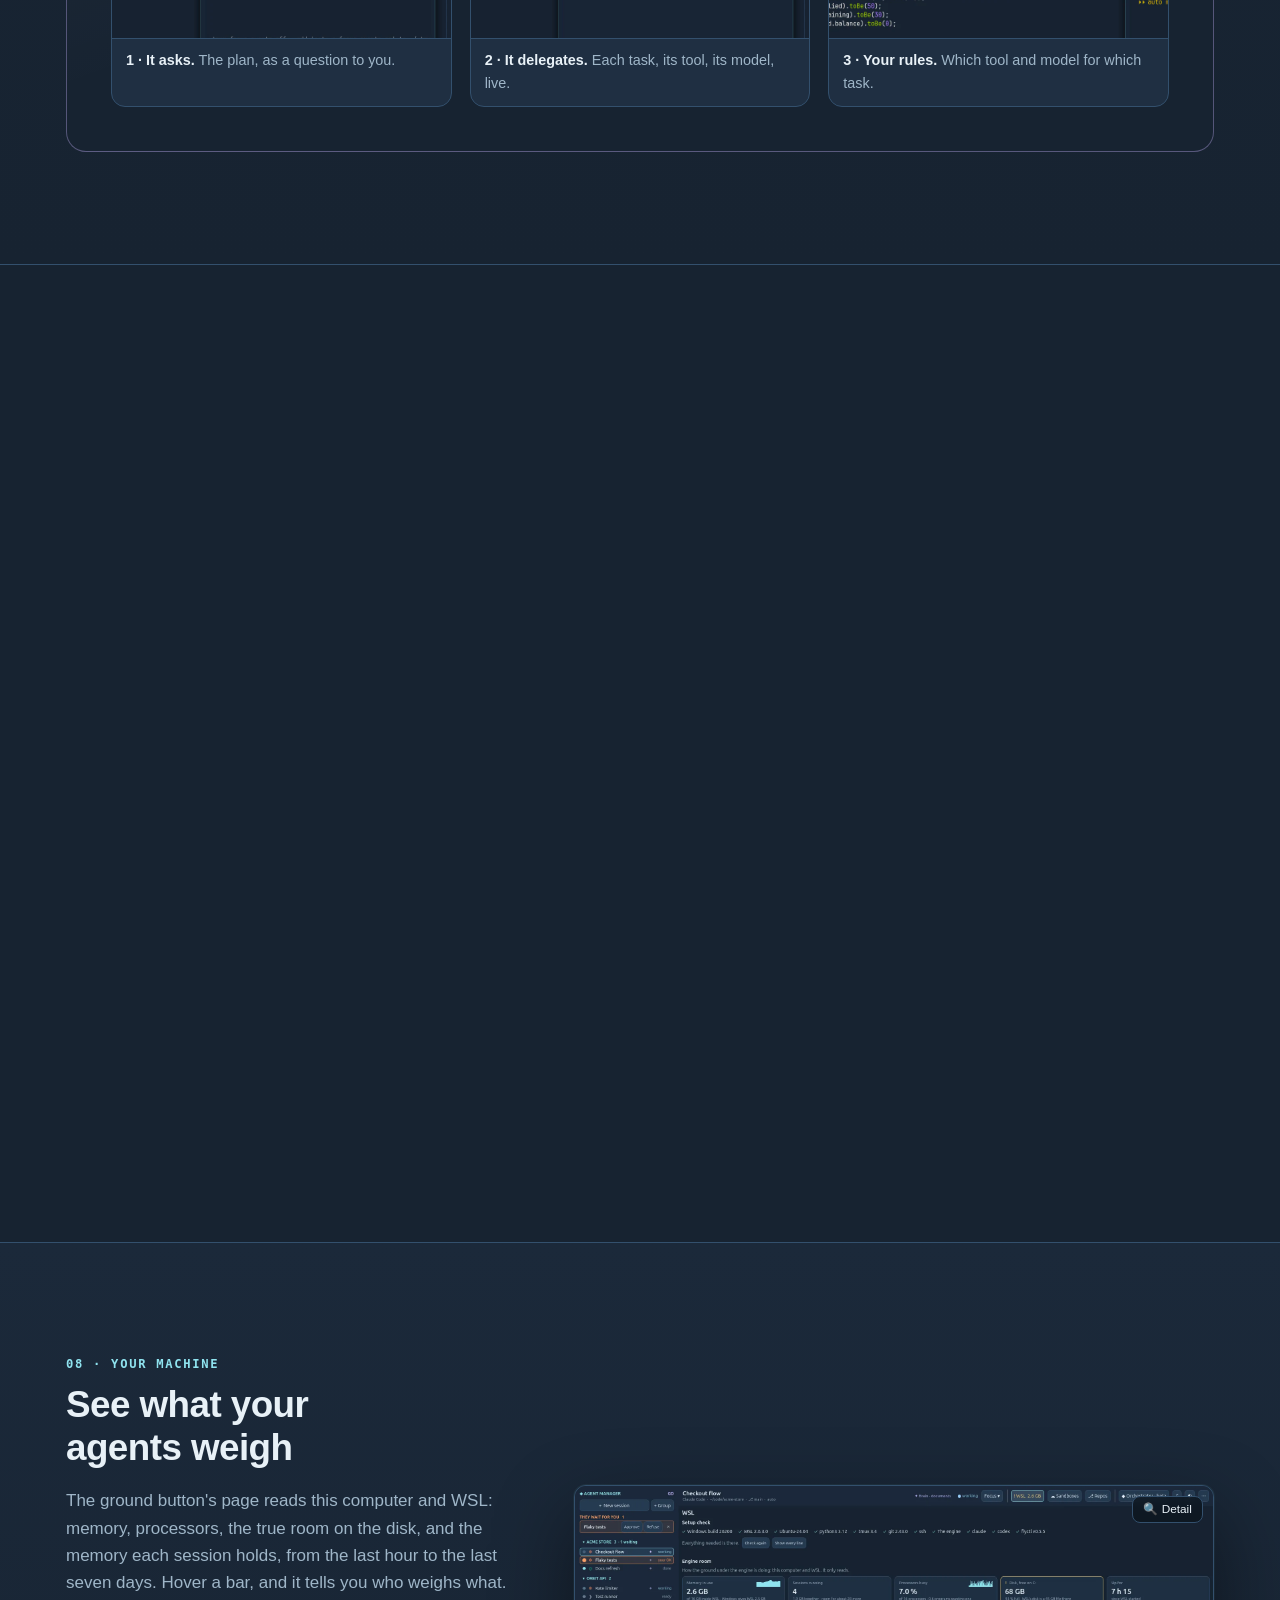
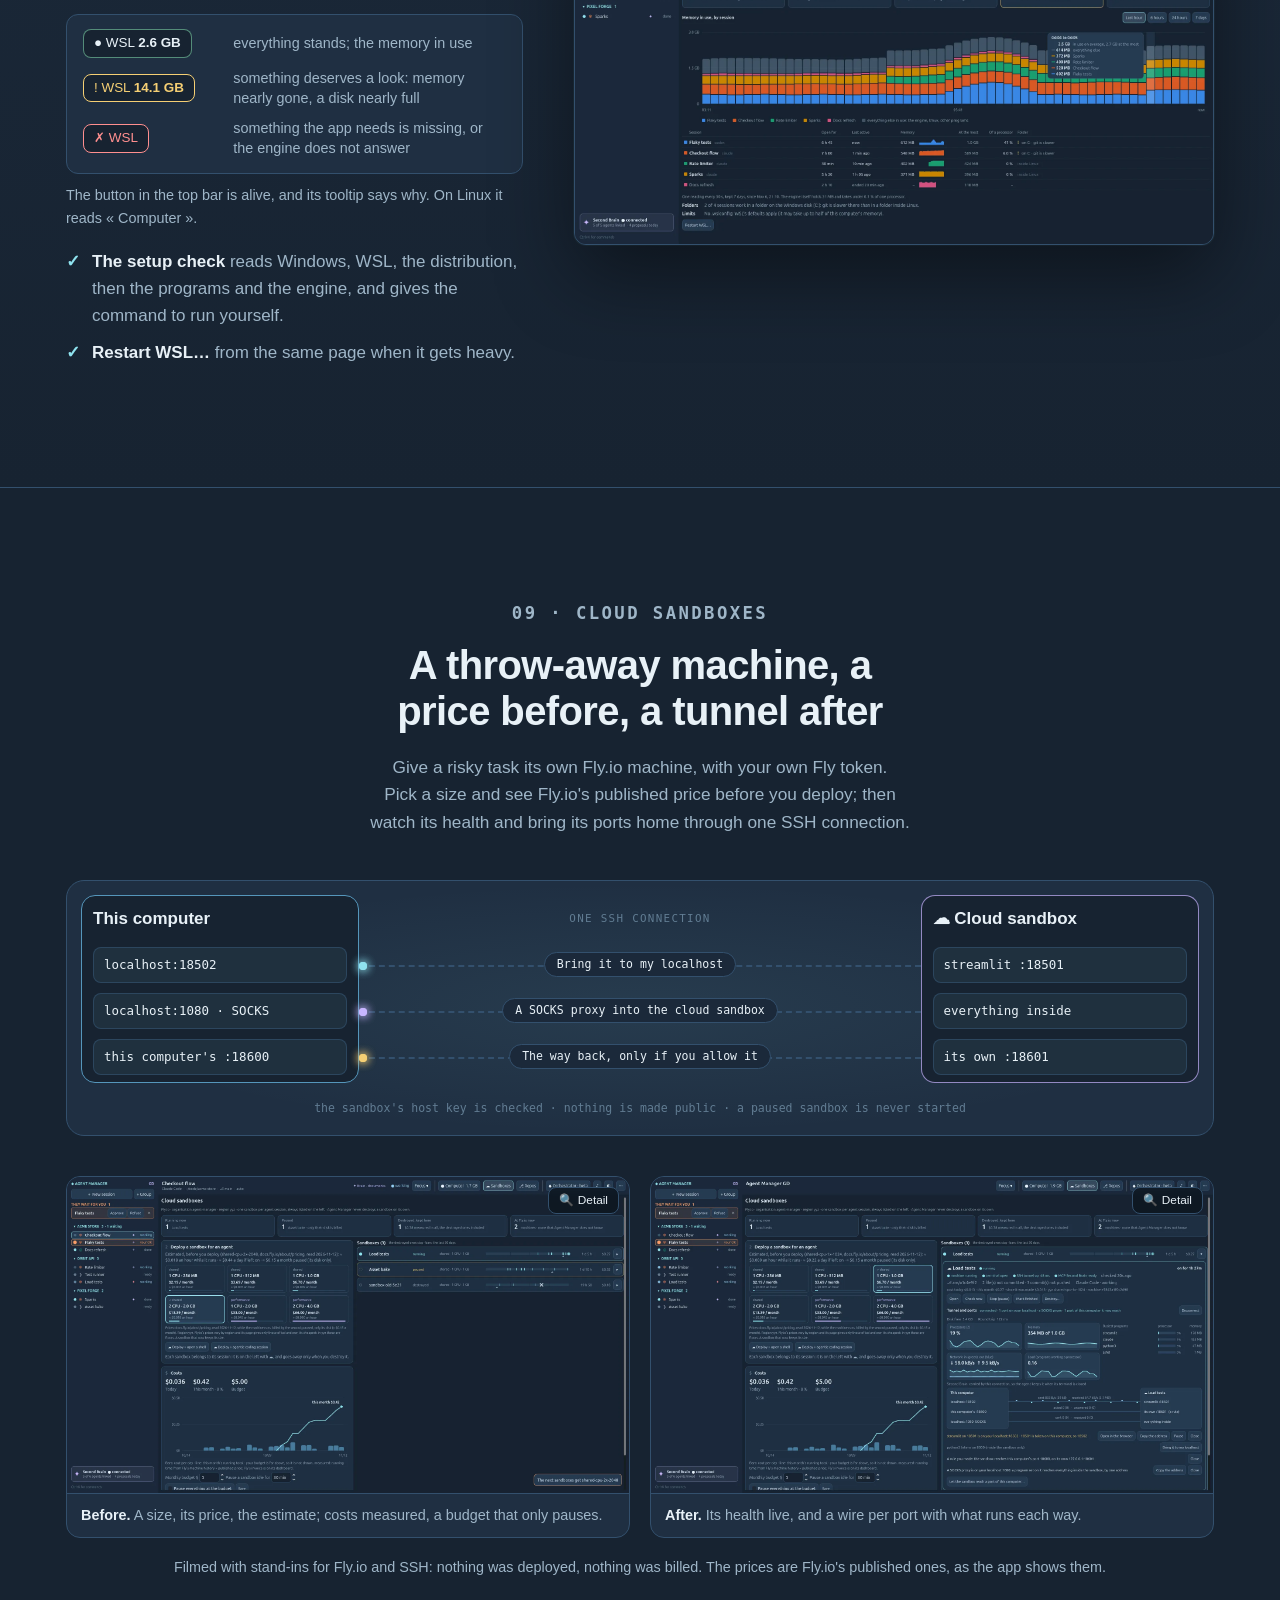
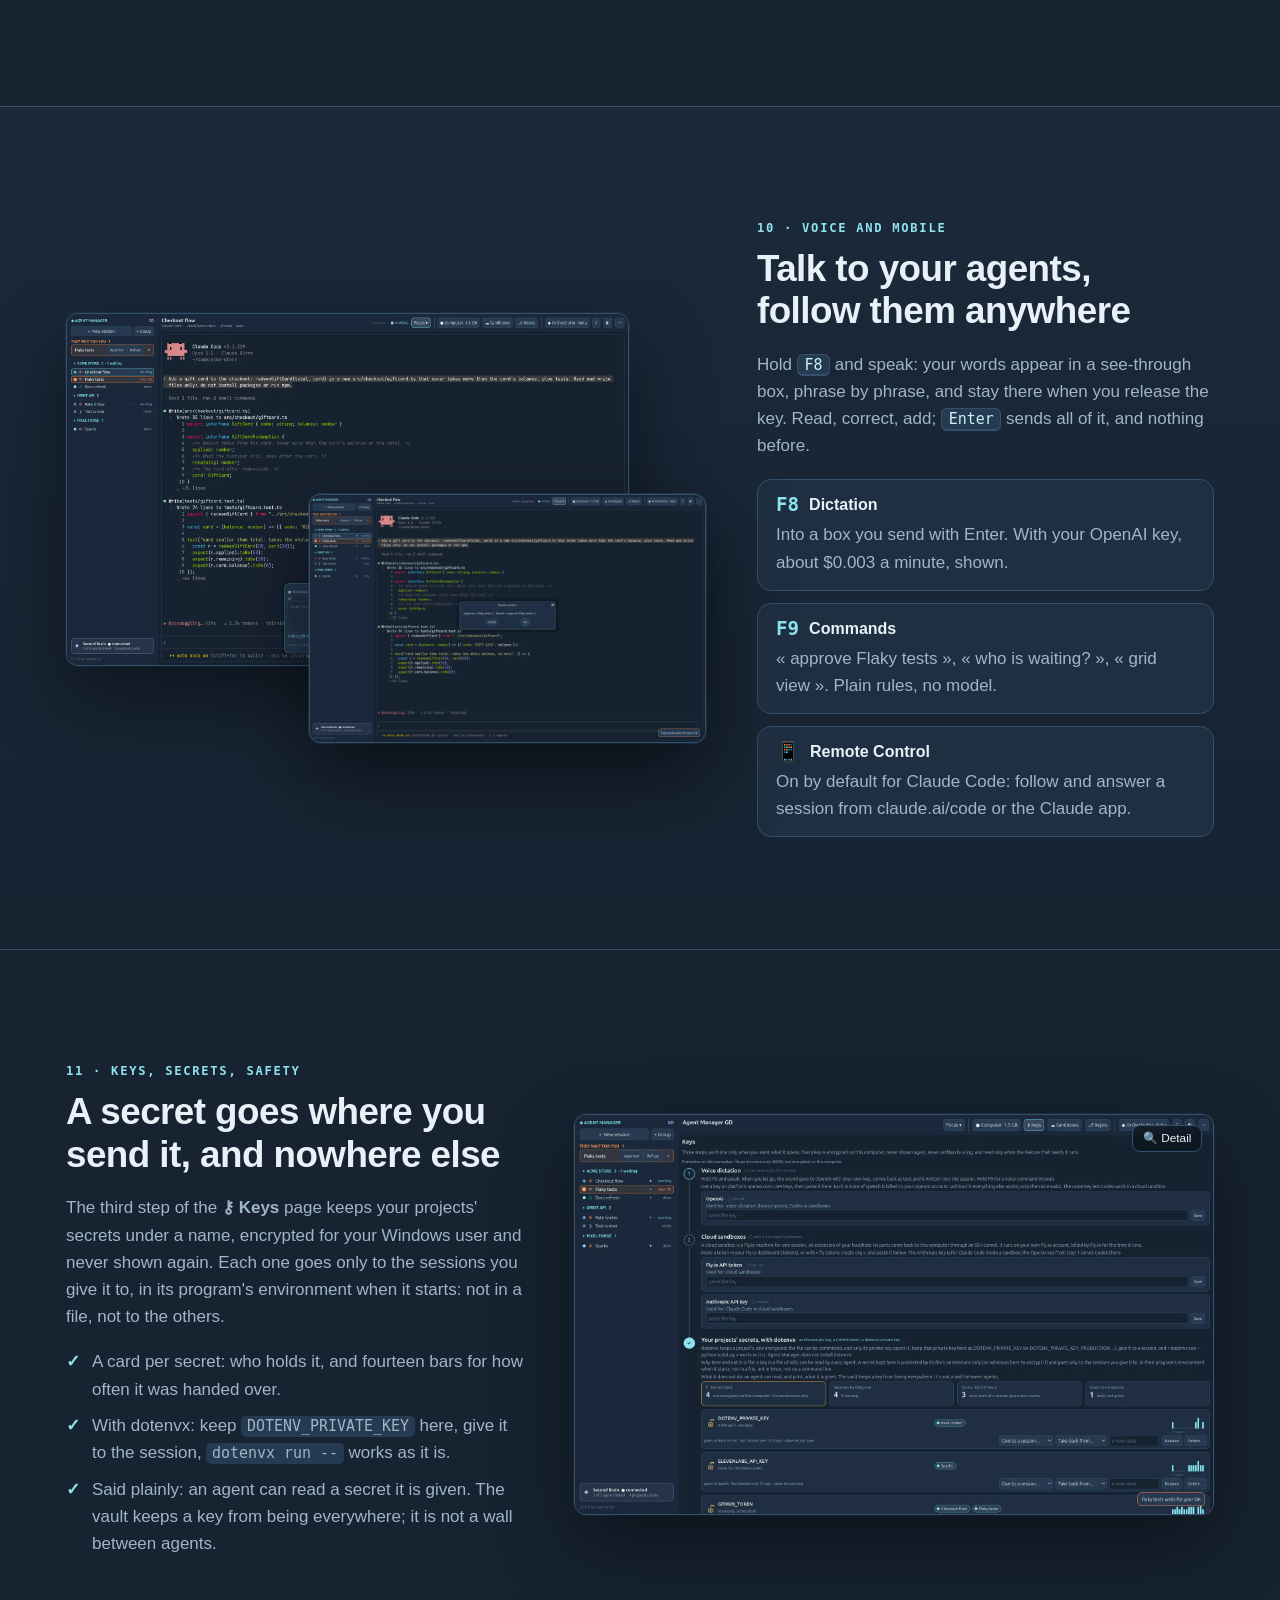
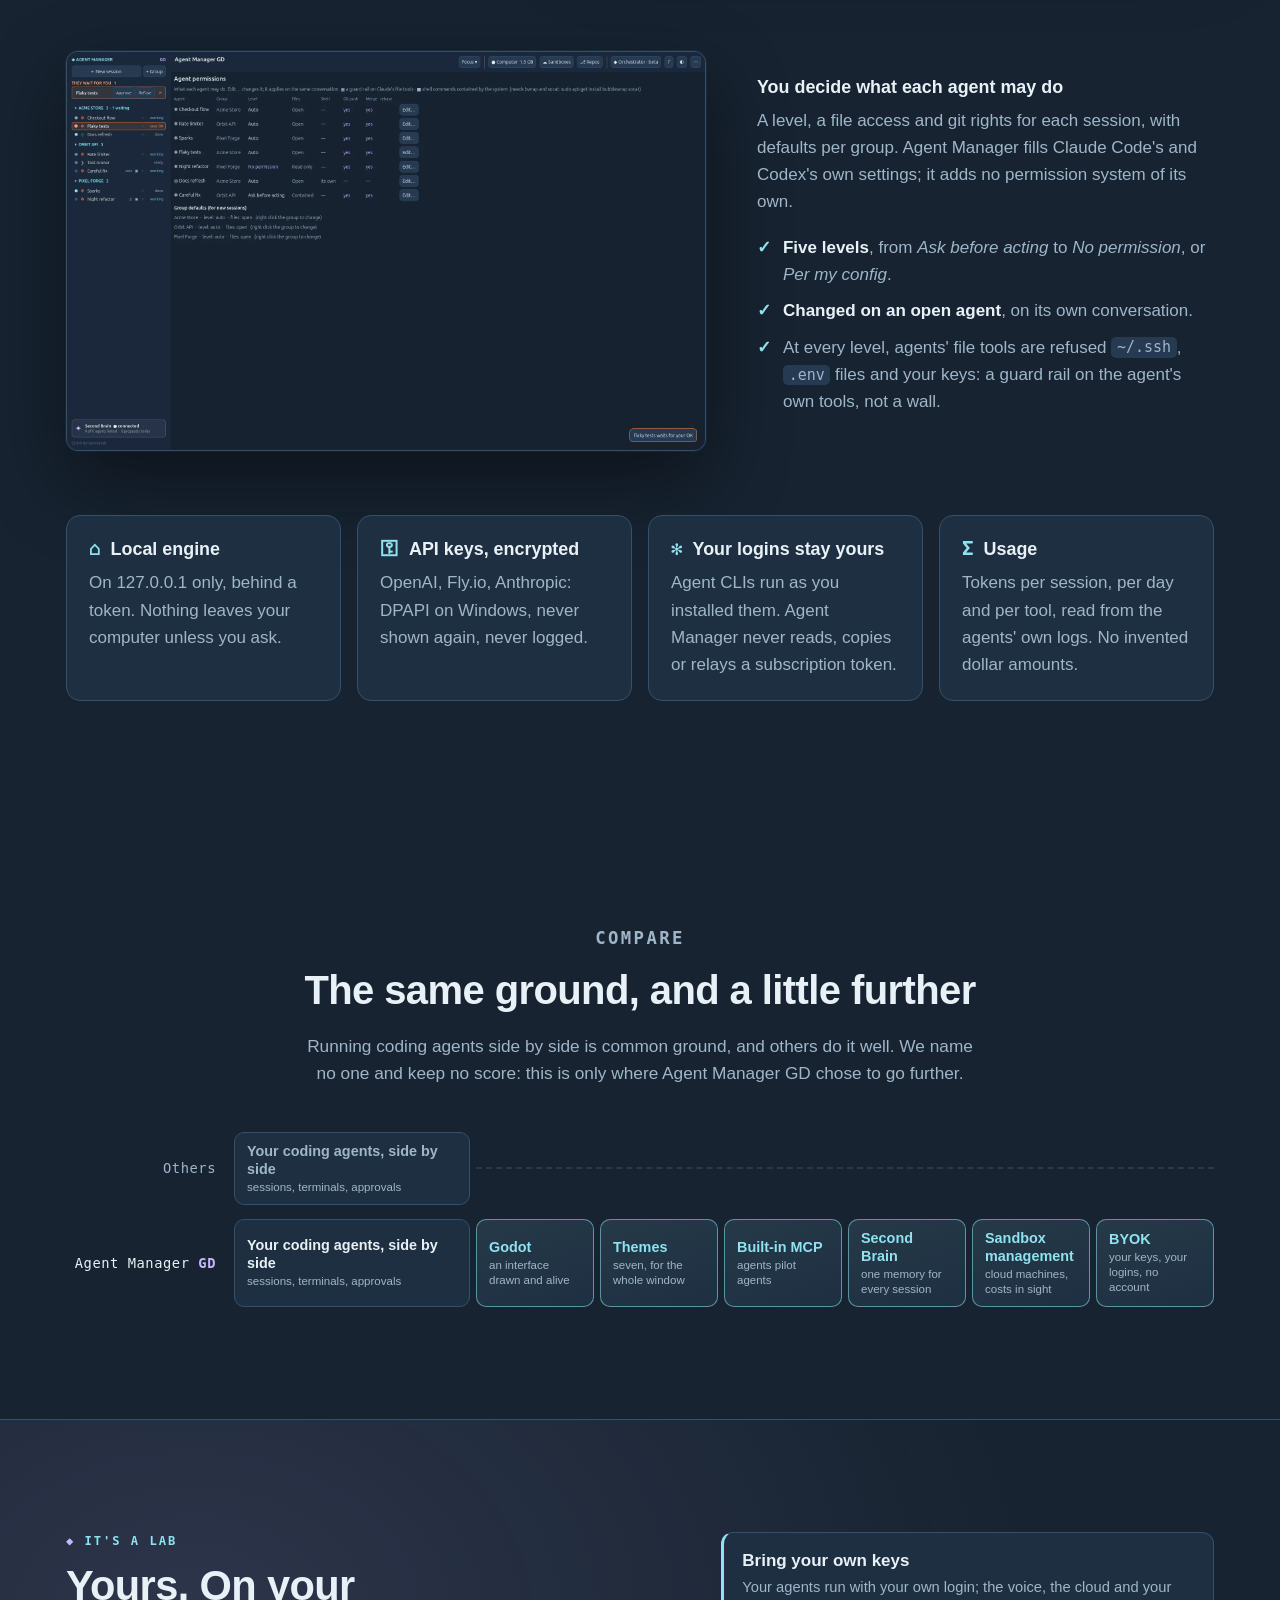
==== commit 234adabe: "Loop 46: agents ask for cloud machines through MCP; the owner approves in « They wait for you »; the" ====
--- a/public/index.html
+++ b/public/index.html
@@ -707,6 +707,7 @@
           </div>
           <div class="loop-list collapsed">
             <article class="loop ph-site" data-phase="site" data-loop="Site"><p class="loop-tag">Website · Nov 2026</p><h3>A 30-second film, and this page</h3><p>The real app filmed on a private virtual display, cut and narrated; this home page rebuilt around it, one section per feature with new screenshots, and this line of loops that scales.</p></article>
+            <article class="loop ph-cloud" data-phase="cloud" data-loop="46"><p class="loop-tag"><span class="when">Loop 46</span> · Cloud</p><h3>Agents ask for machines</h3><p>An agent can ask for a cloud sandbox or an Online machine, drive its sessions, and ask to expose it. What costs money or faces the internet waits in « They wait for you » until you approve it.</p></article>
             <article class="loop ph-core" data-phase="core" data-loop="45"><p class="loop-tag"><span class="when">Loop 45</span> · Core</p><h3>Experts remember</h3><p>Each expert keeps its lessons in your Second Brain and reads them on the next project. Experts go to cloud machines too, and the orchestrator can hand a task to one, never giving it a key its own session does not hold.</p></article>
             <article class="loop ph-core" data-phase="core" data-loop="44"><p class="loop-tag"><span class="when">Loop 44</span> · Core</p><h3>Experts</h3><p>Agents that know a trade, not a product: a role, skills of the open Agent Skills format (Anthropic's to start, pinned and updated on your OK), the keys they need. Launched in any repository, in Claude Code or Codex alike.</p></article>
             <article class="loop ph-cloud" data-phase="cloud" data-loop="43"><p class="loop-tag"><span class="when">Loop 43</span> · Cloud</p><h3>Online, ready for a real service</h3><p>An Online machine takes its repository and its secrets, and its service comes back by itself after a restart (a start script on its volume). Its agent knows the rules: test on your localhost first, then you expose it.</p></article>
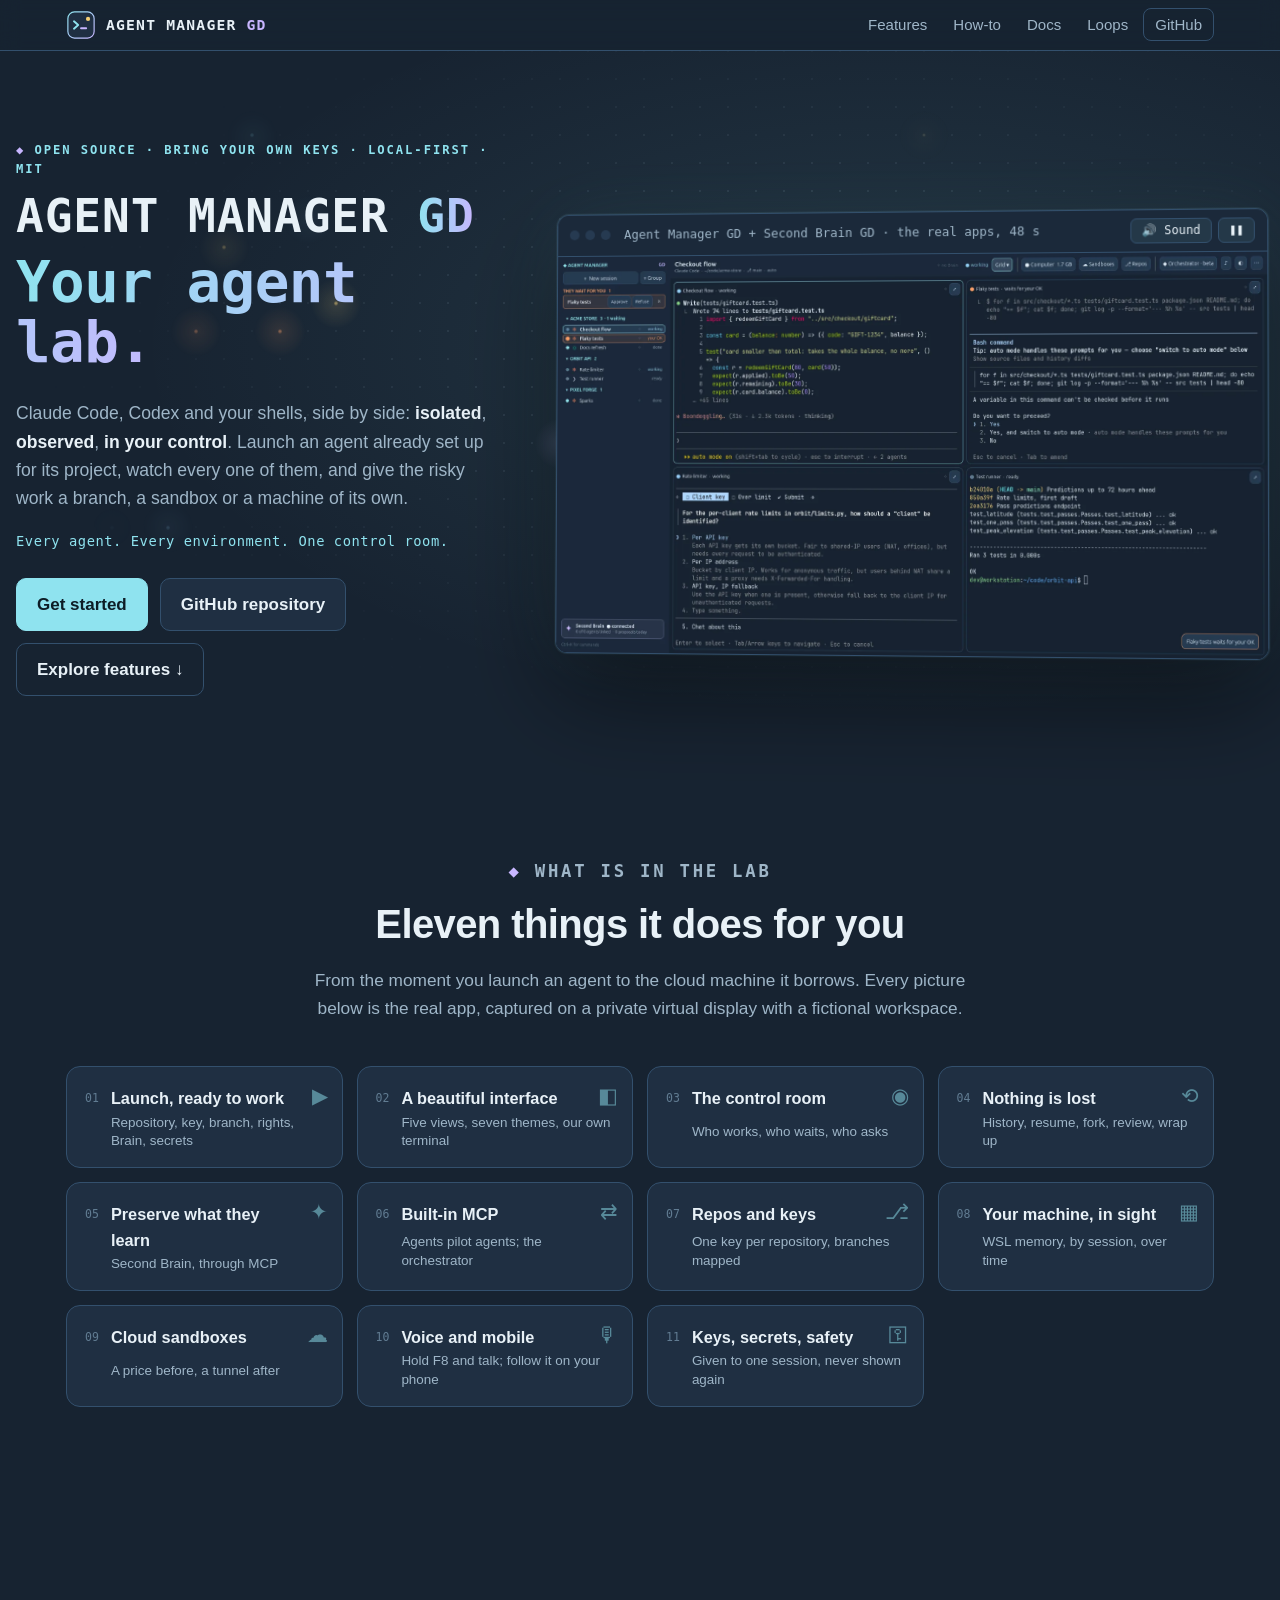
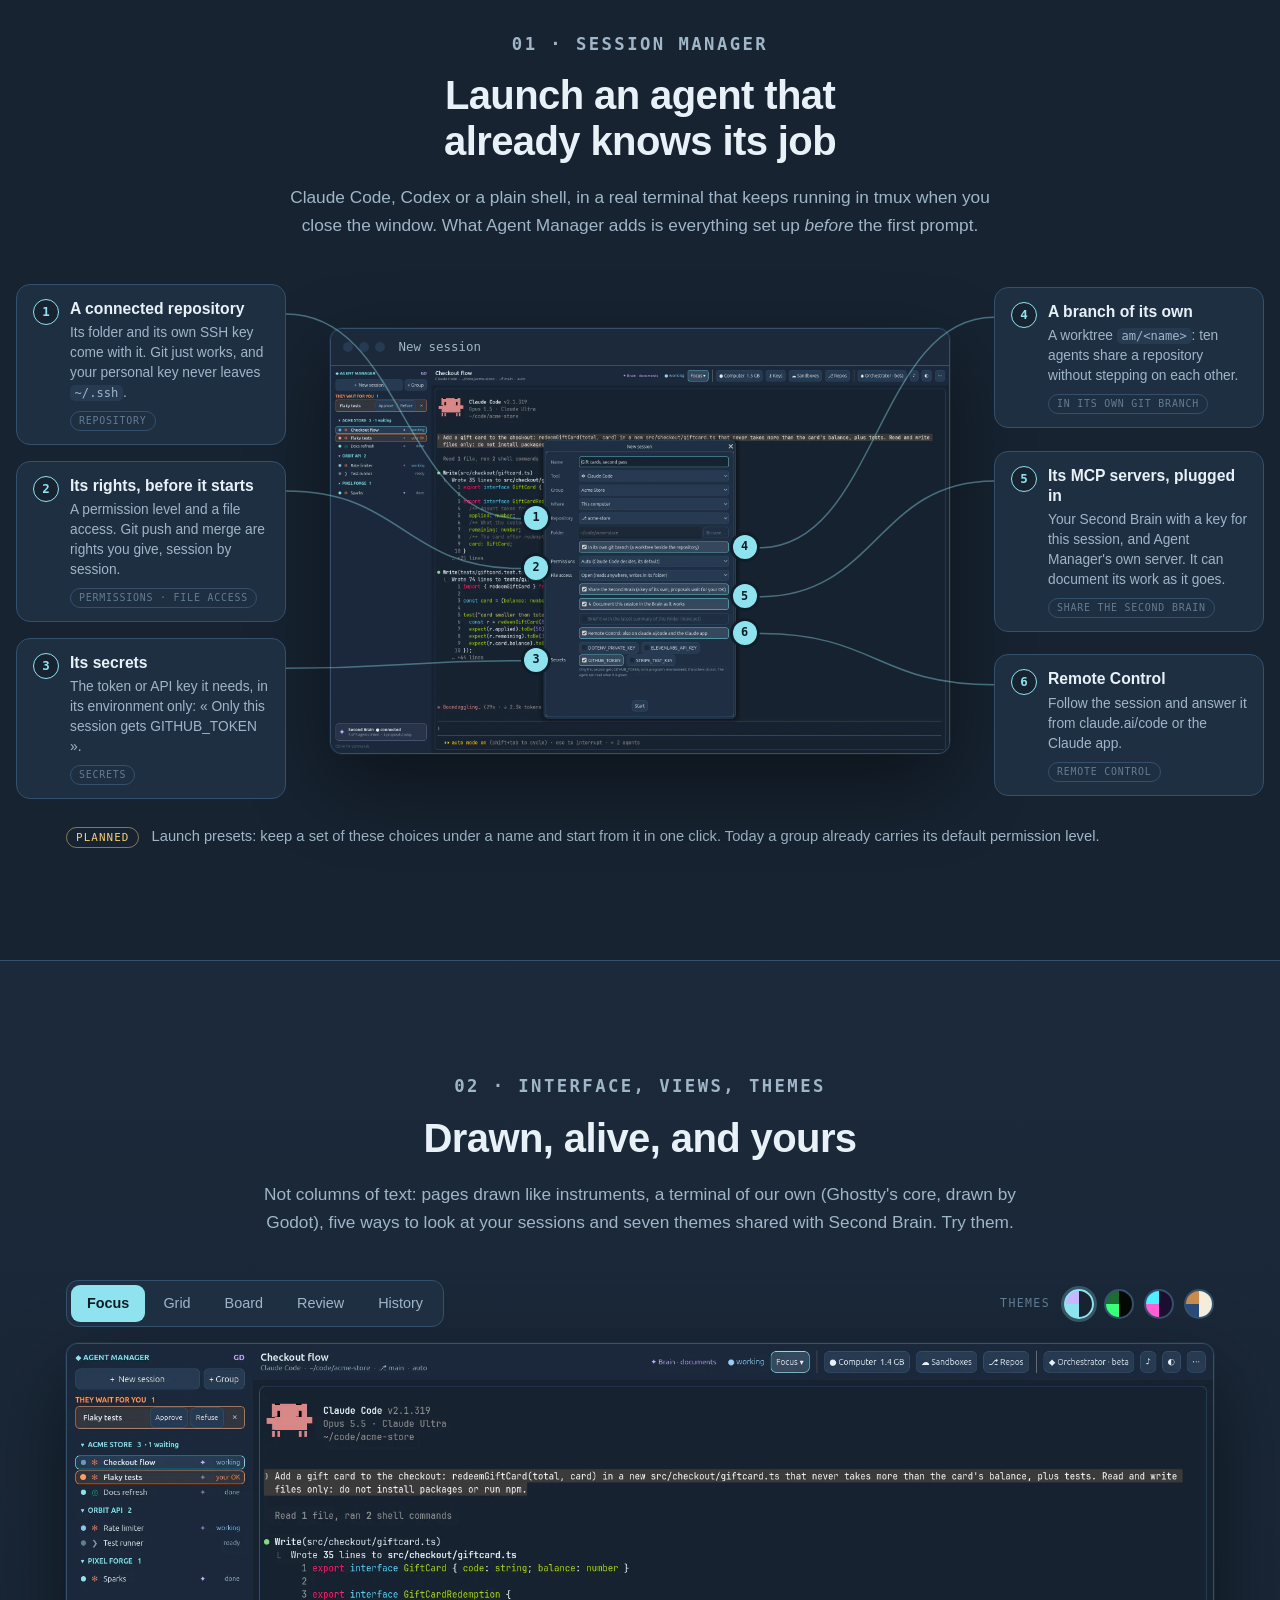
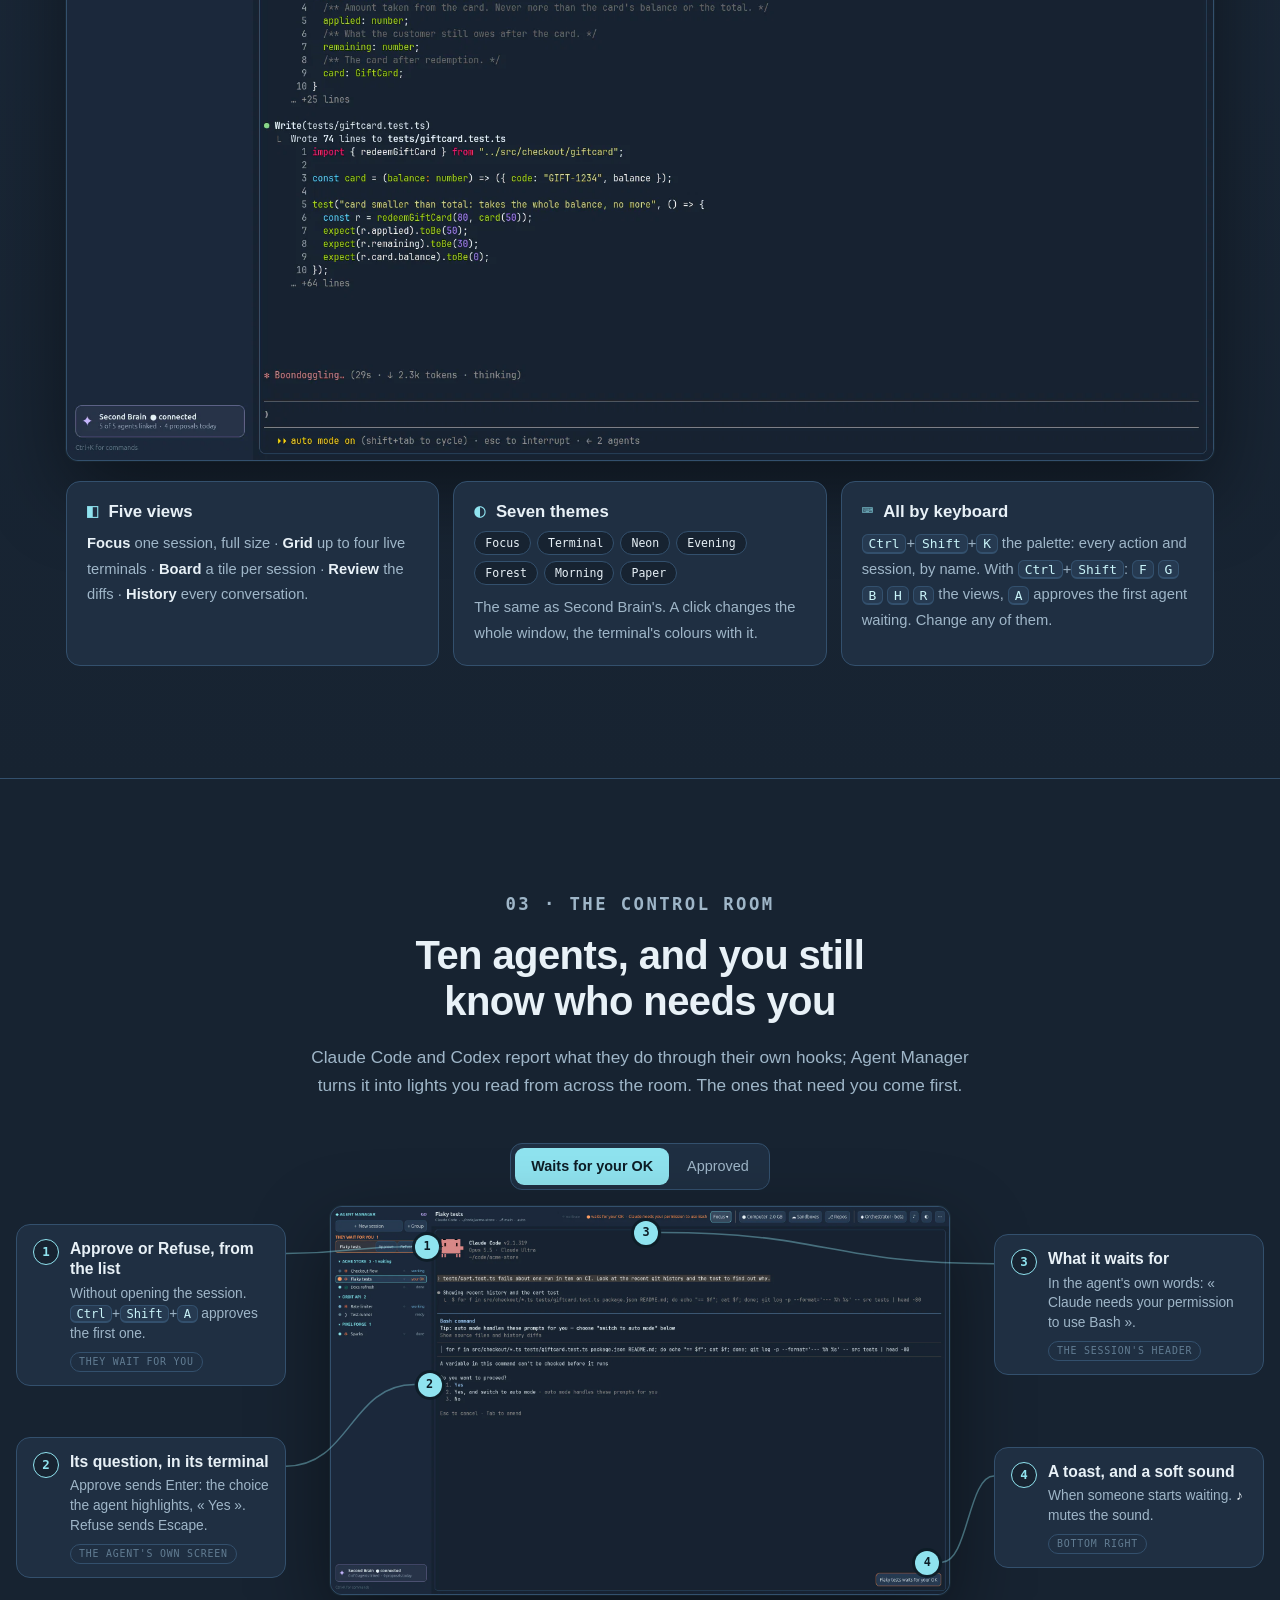
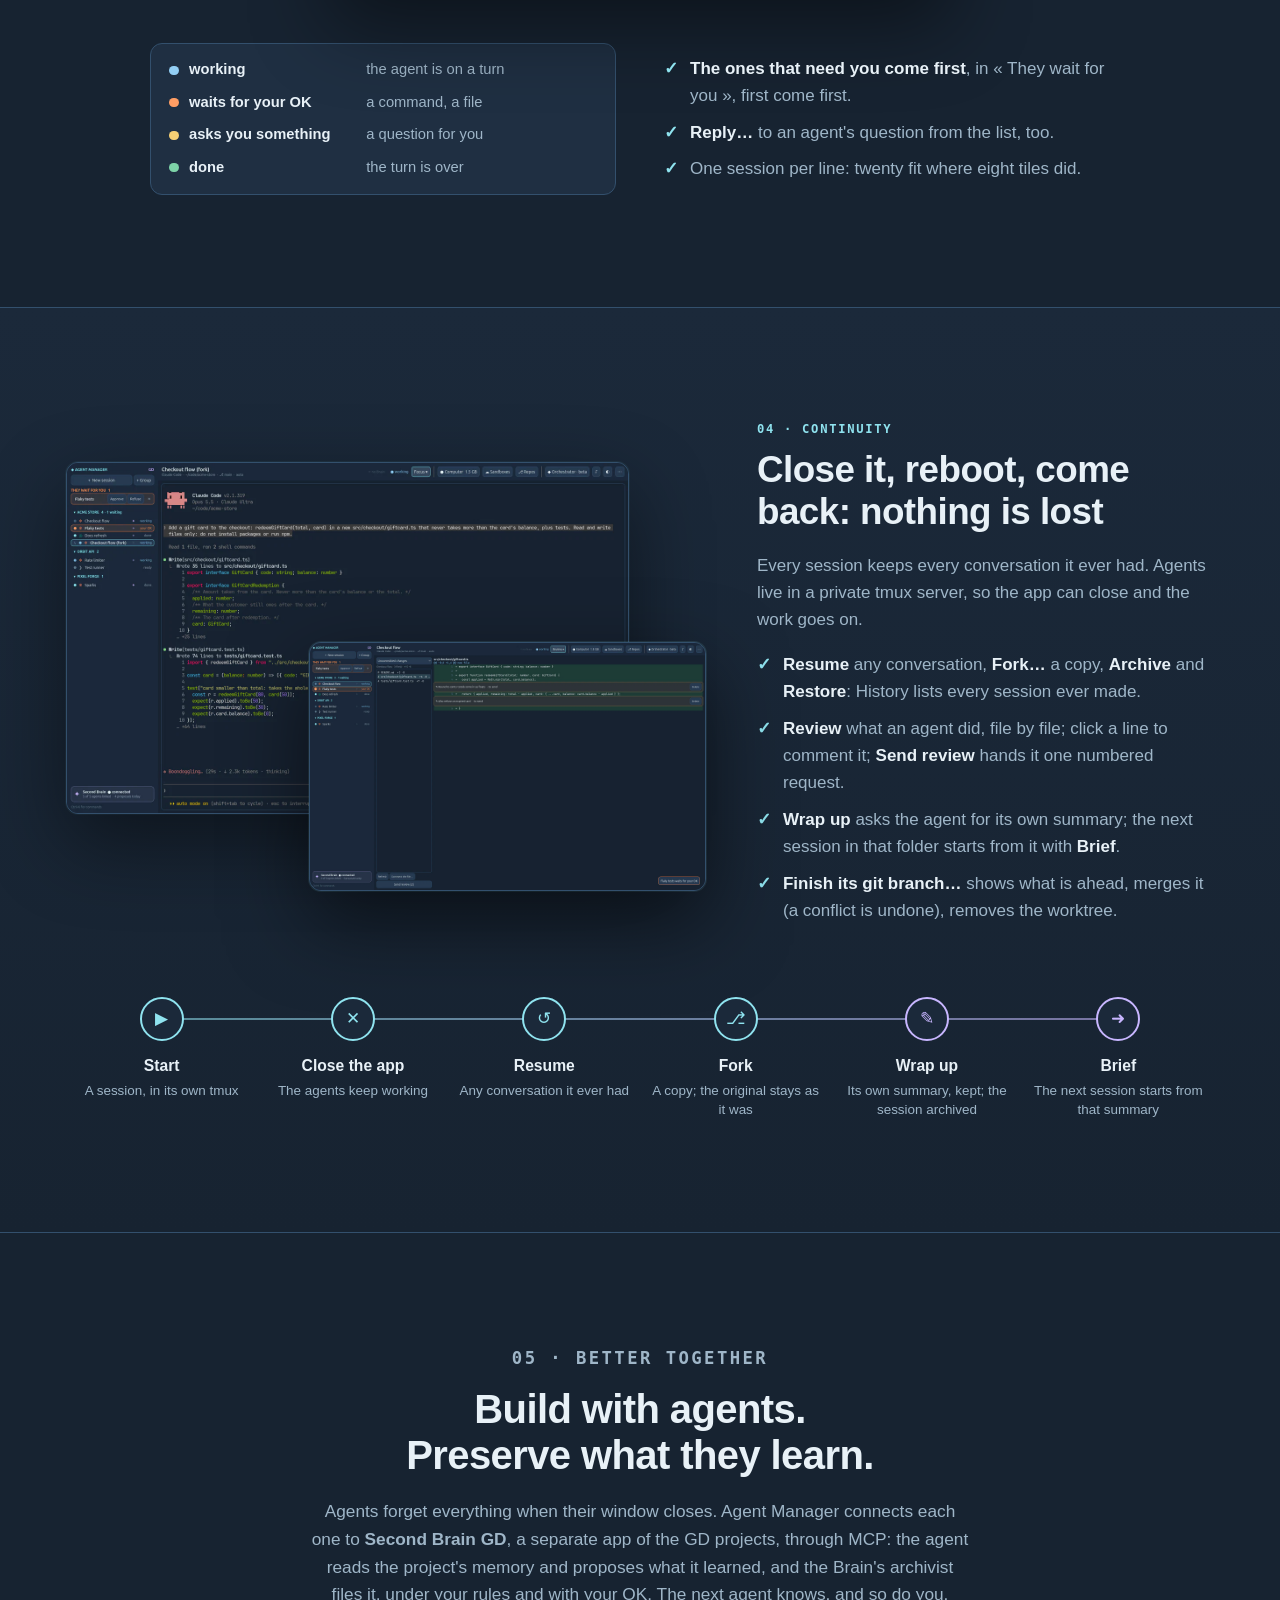
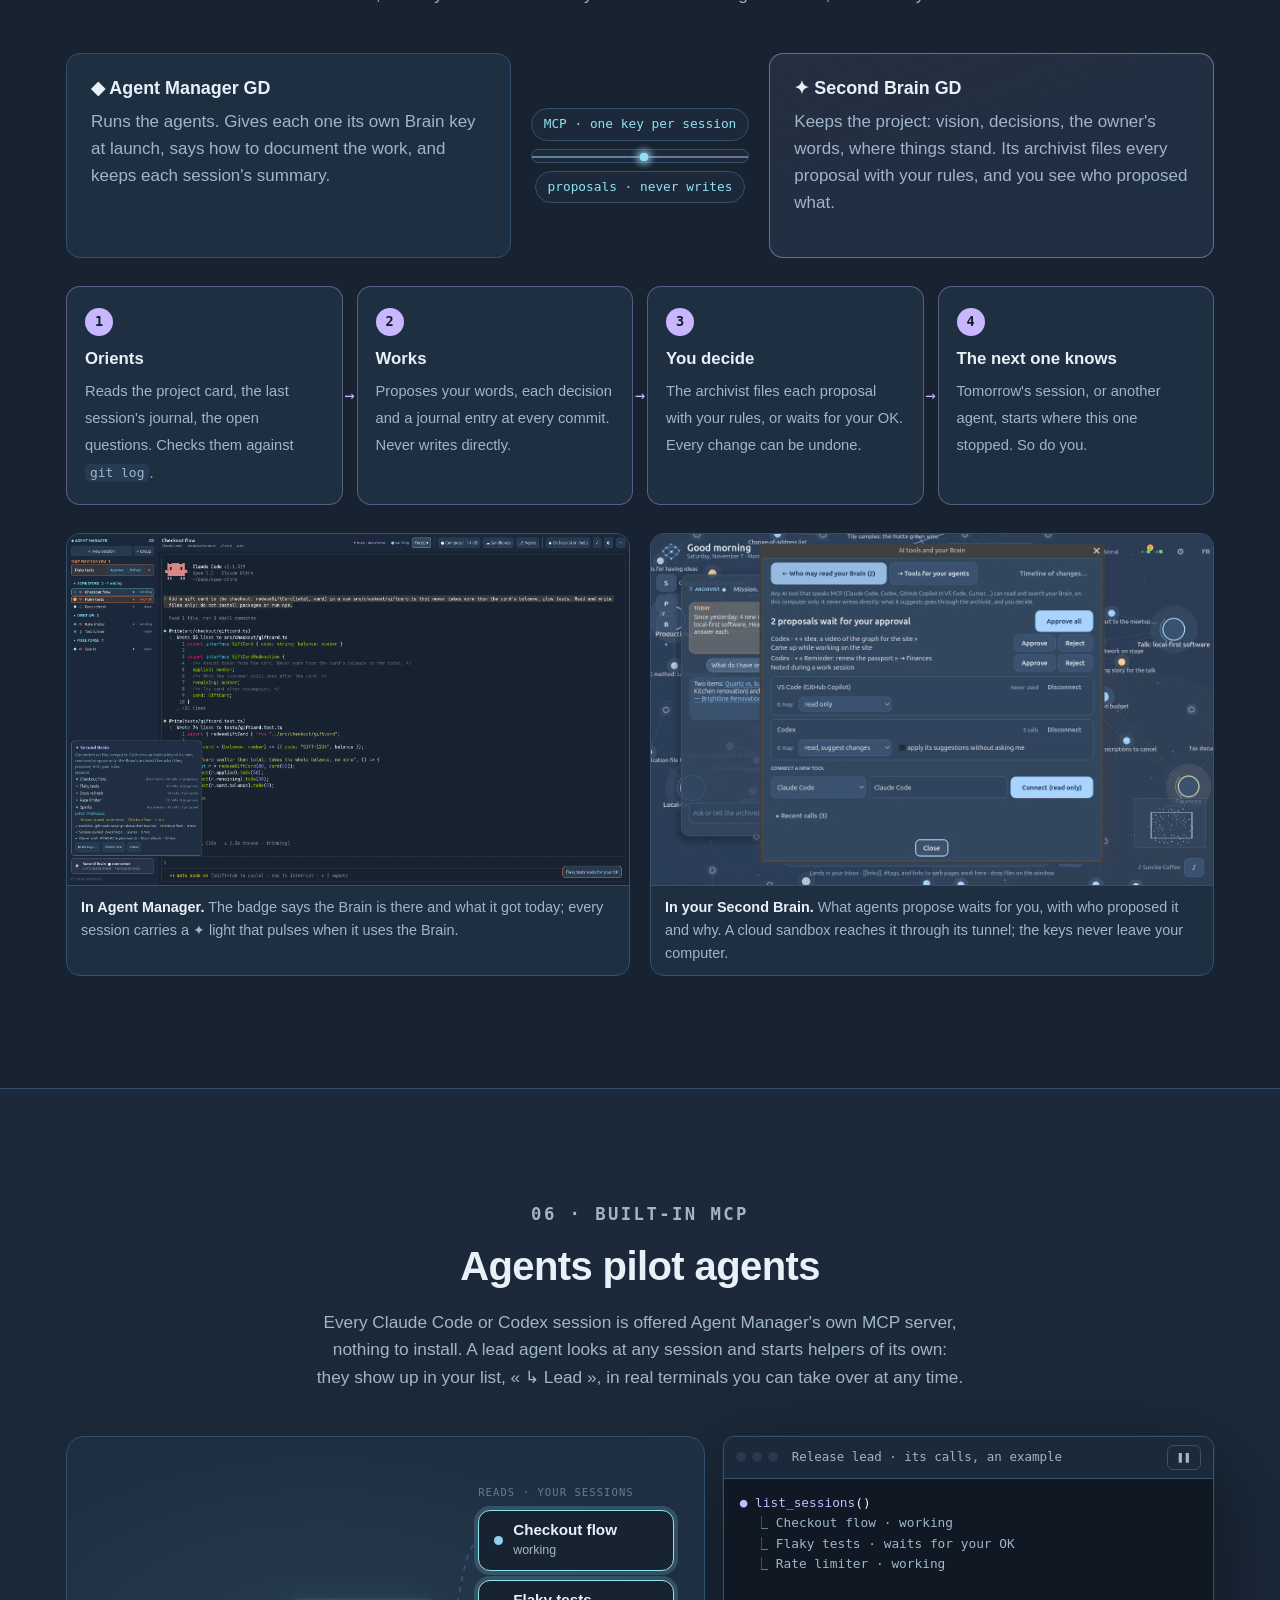
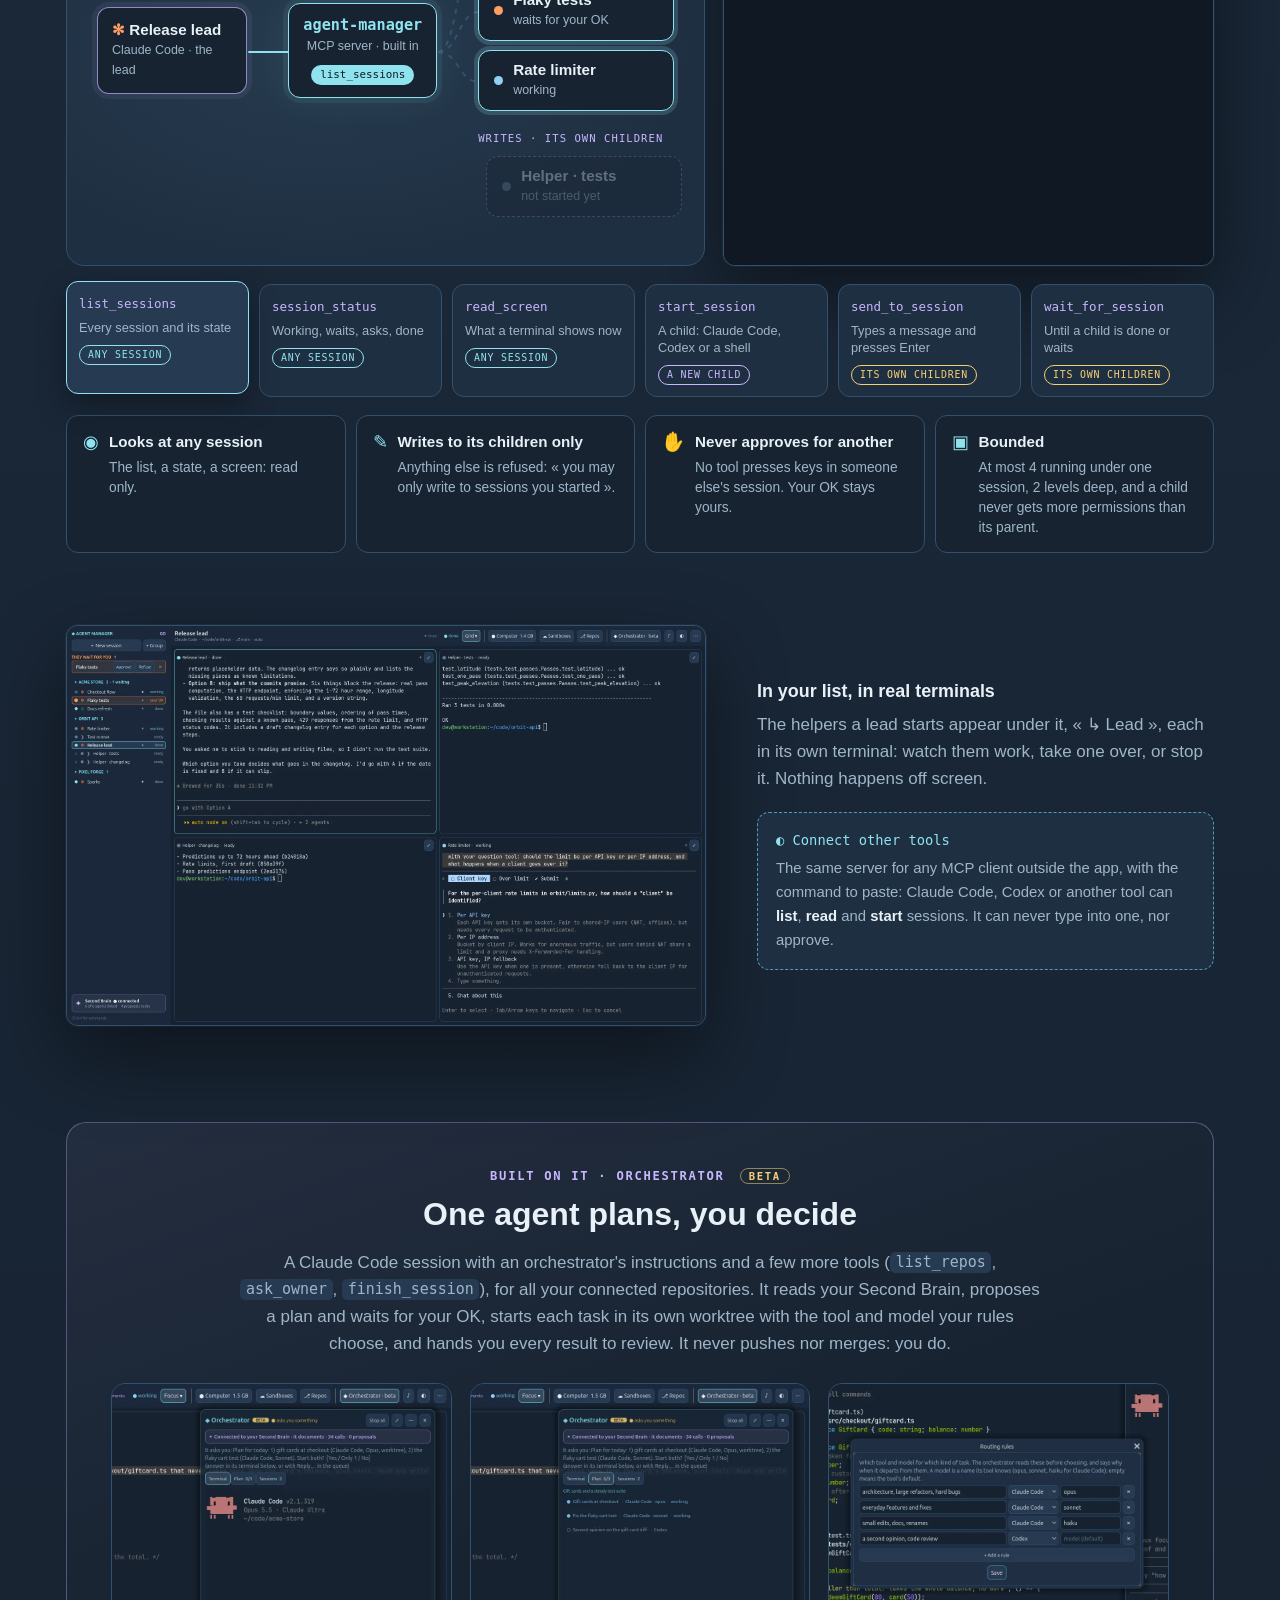
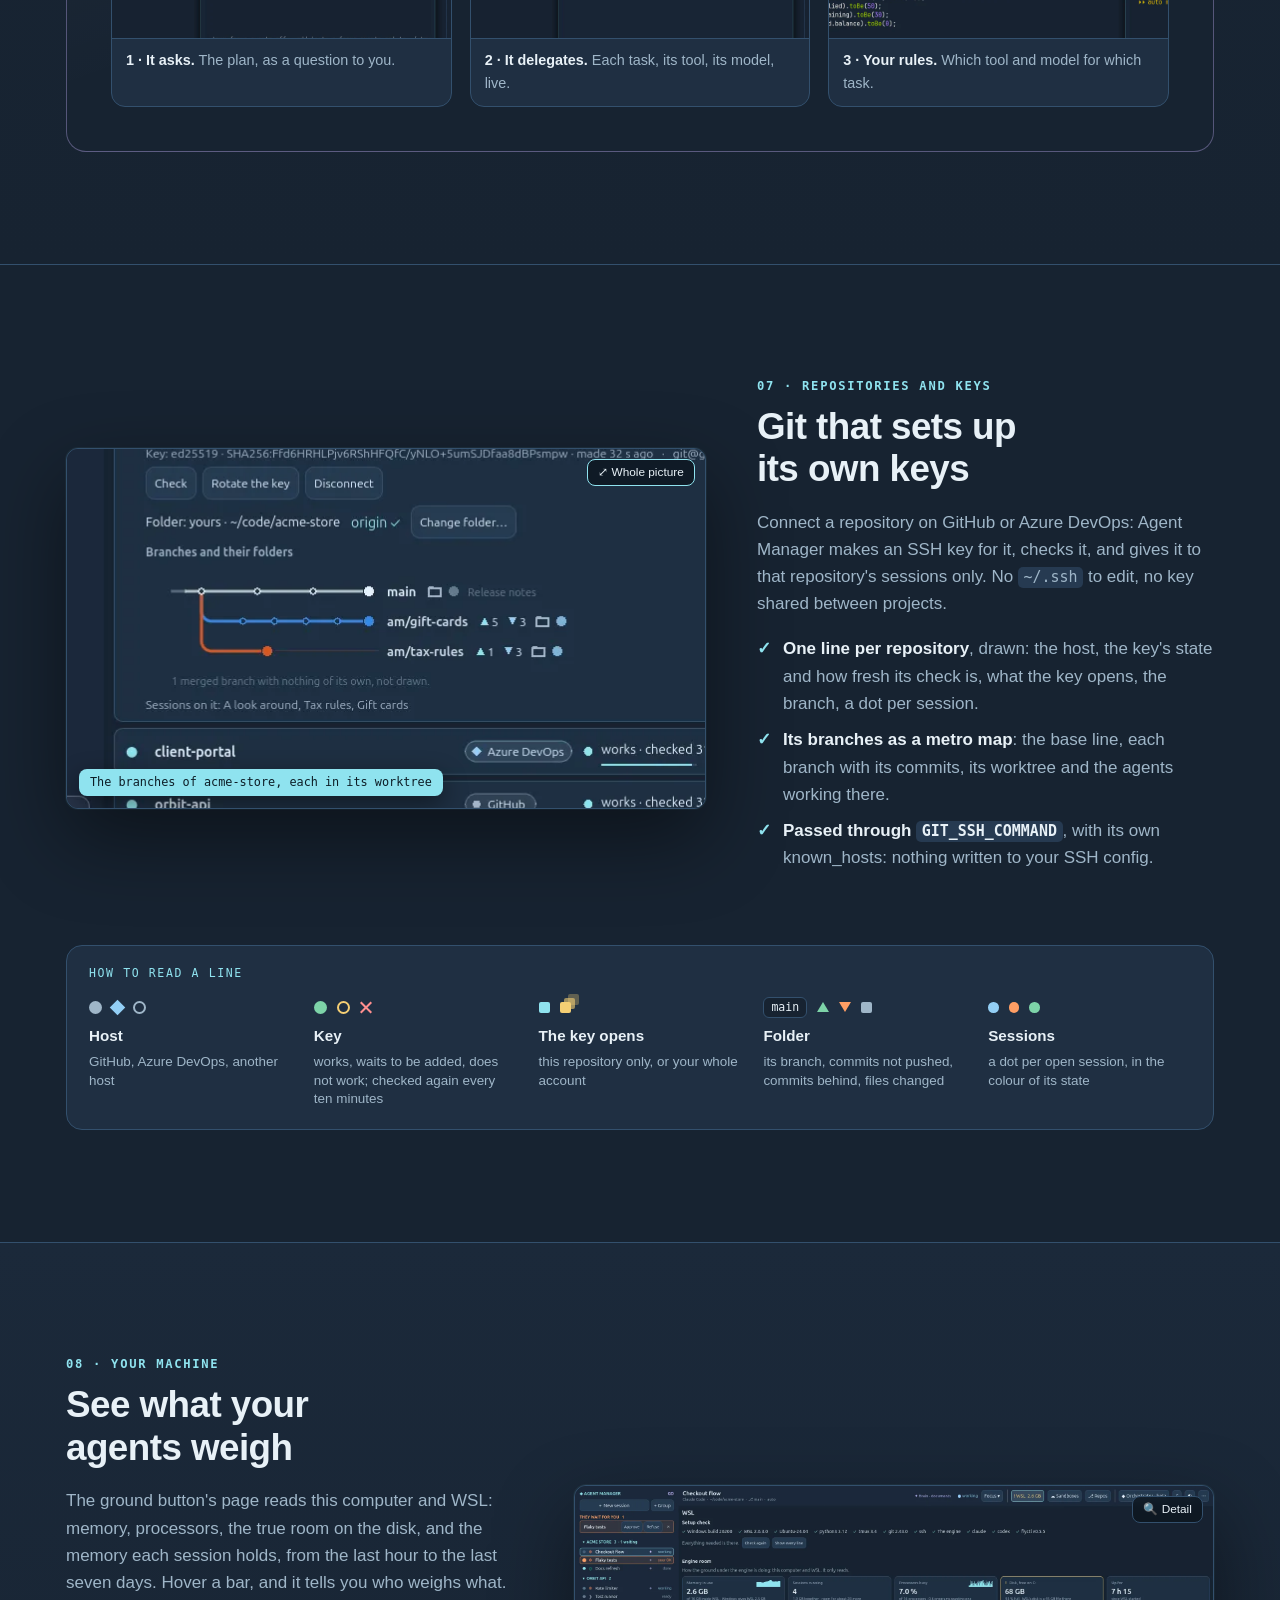
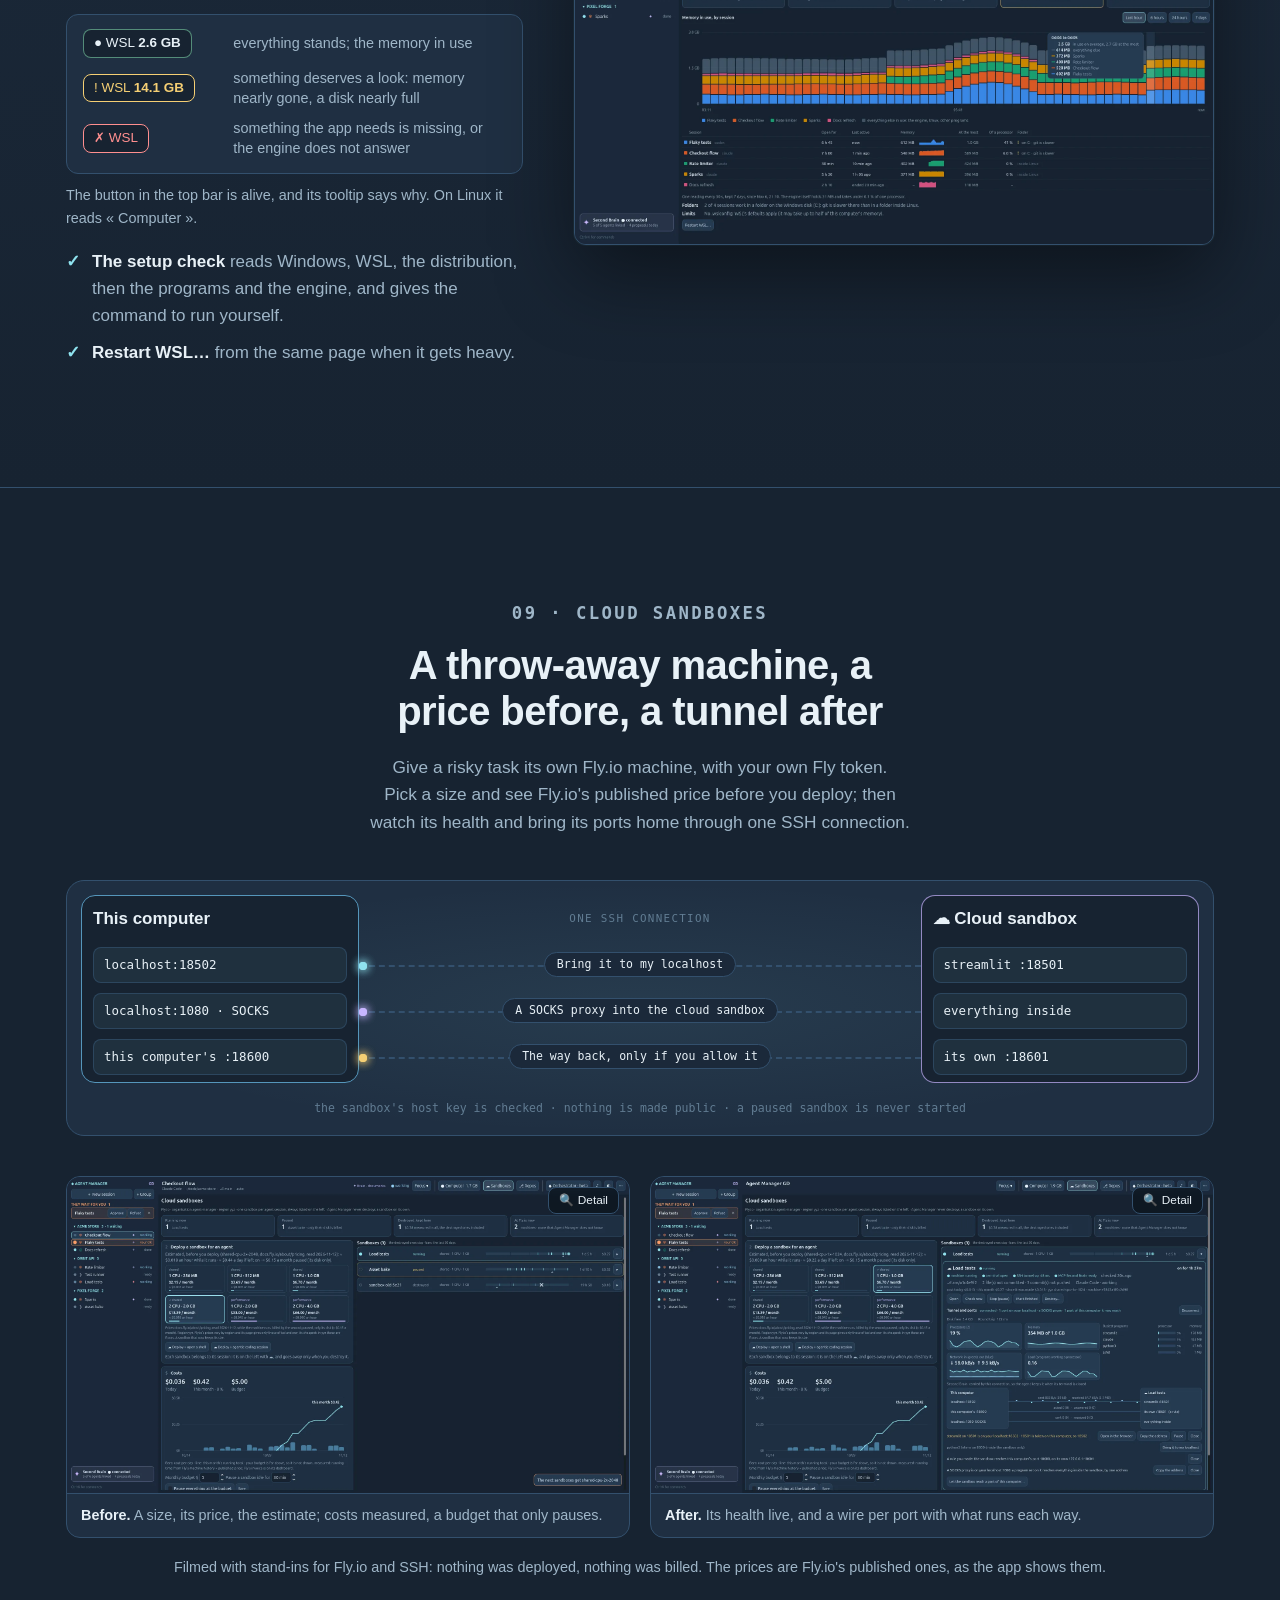
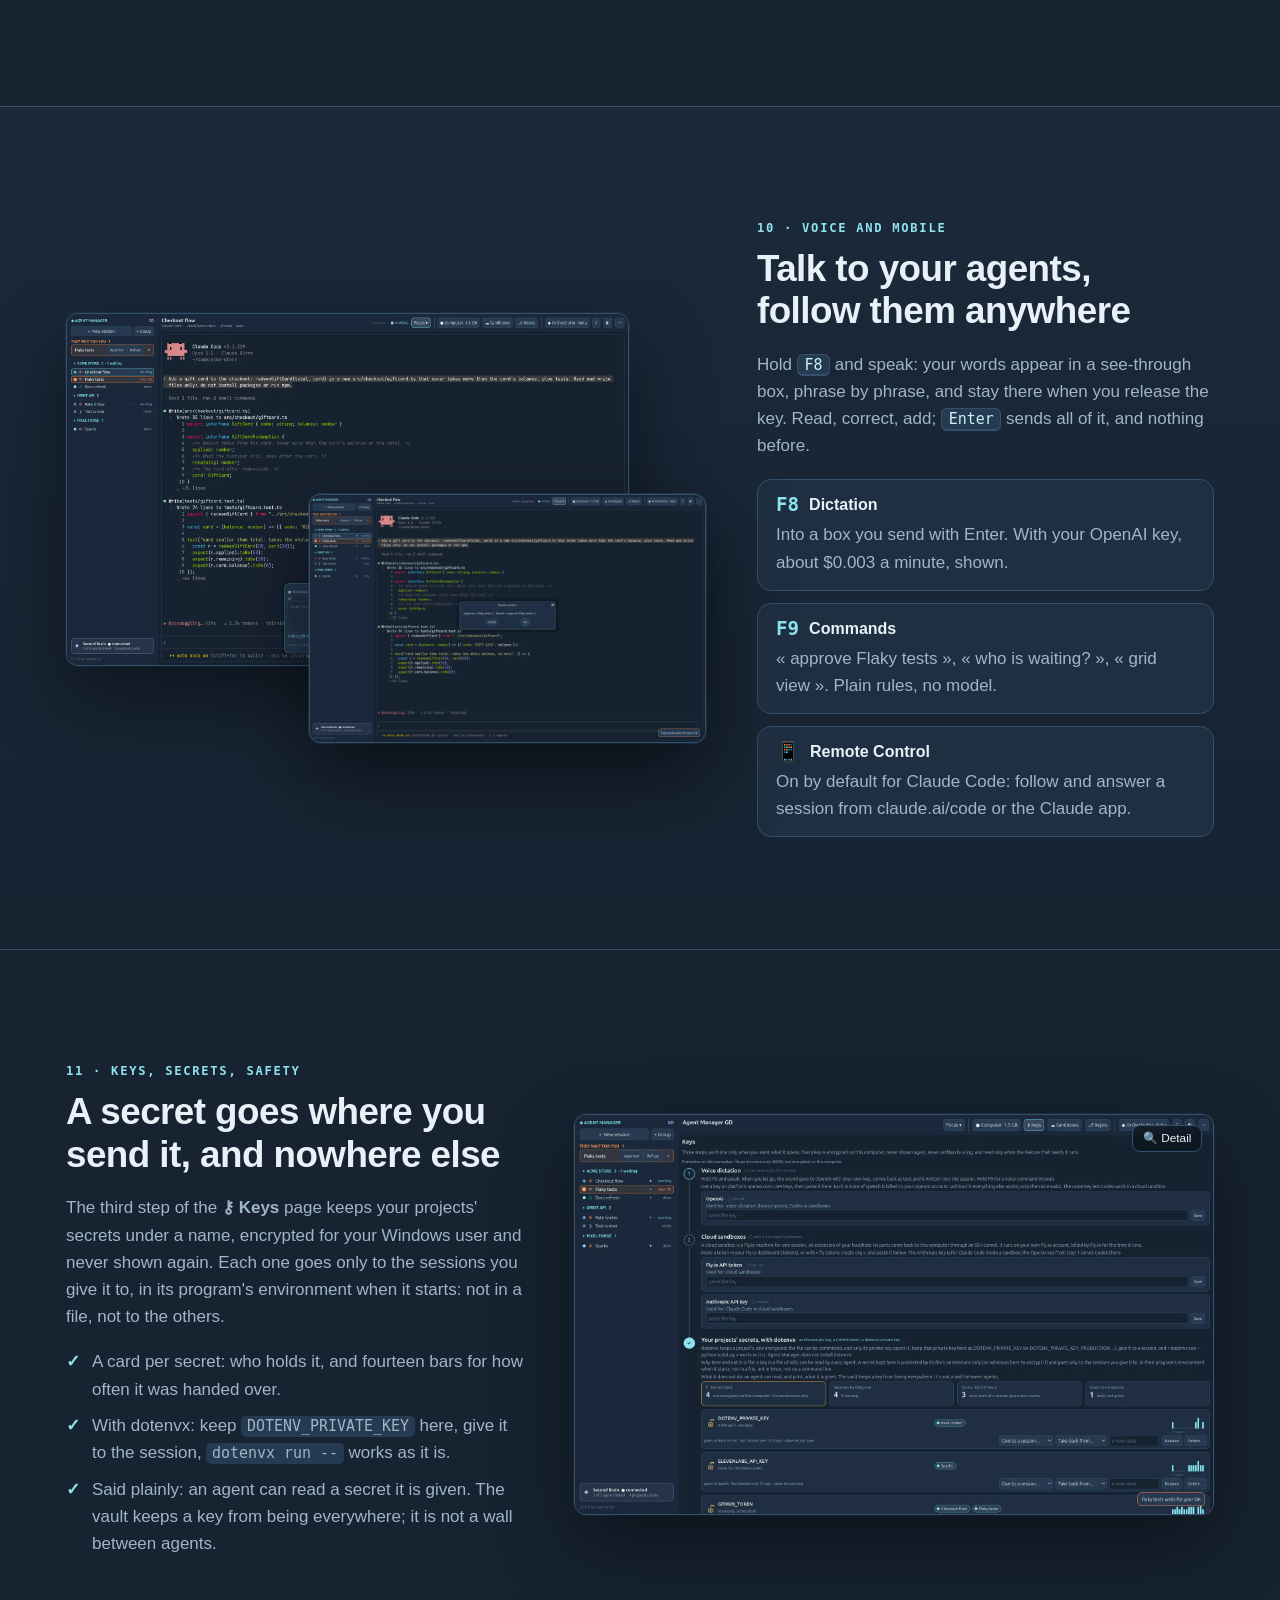
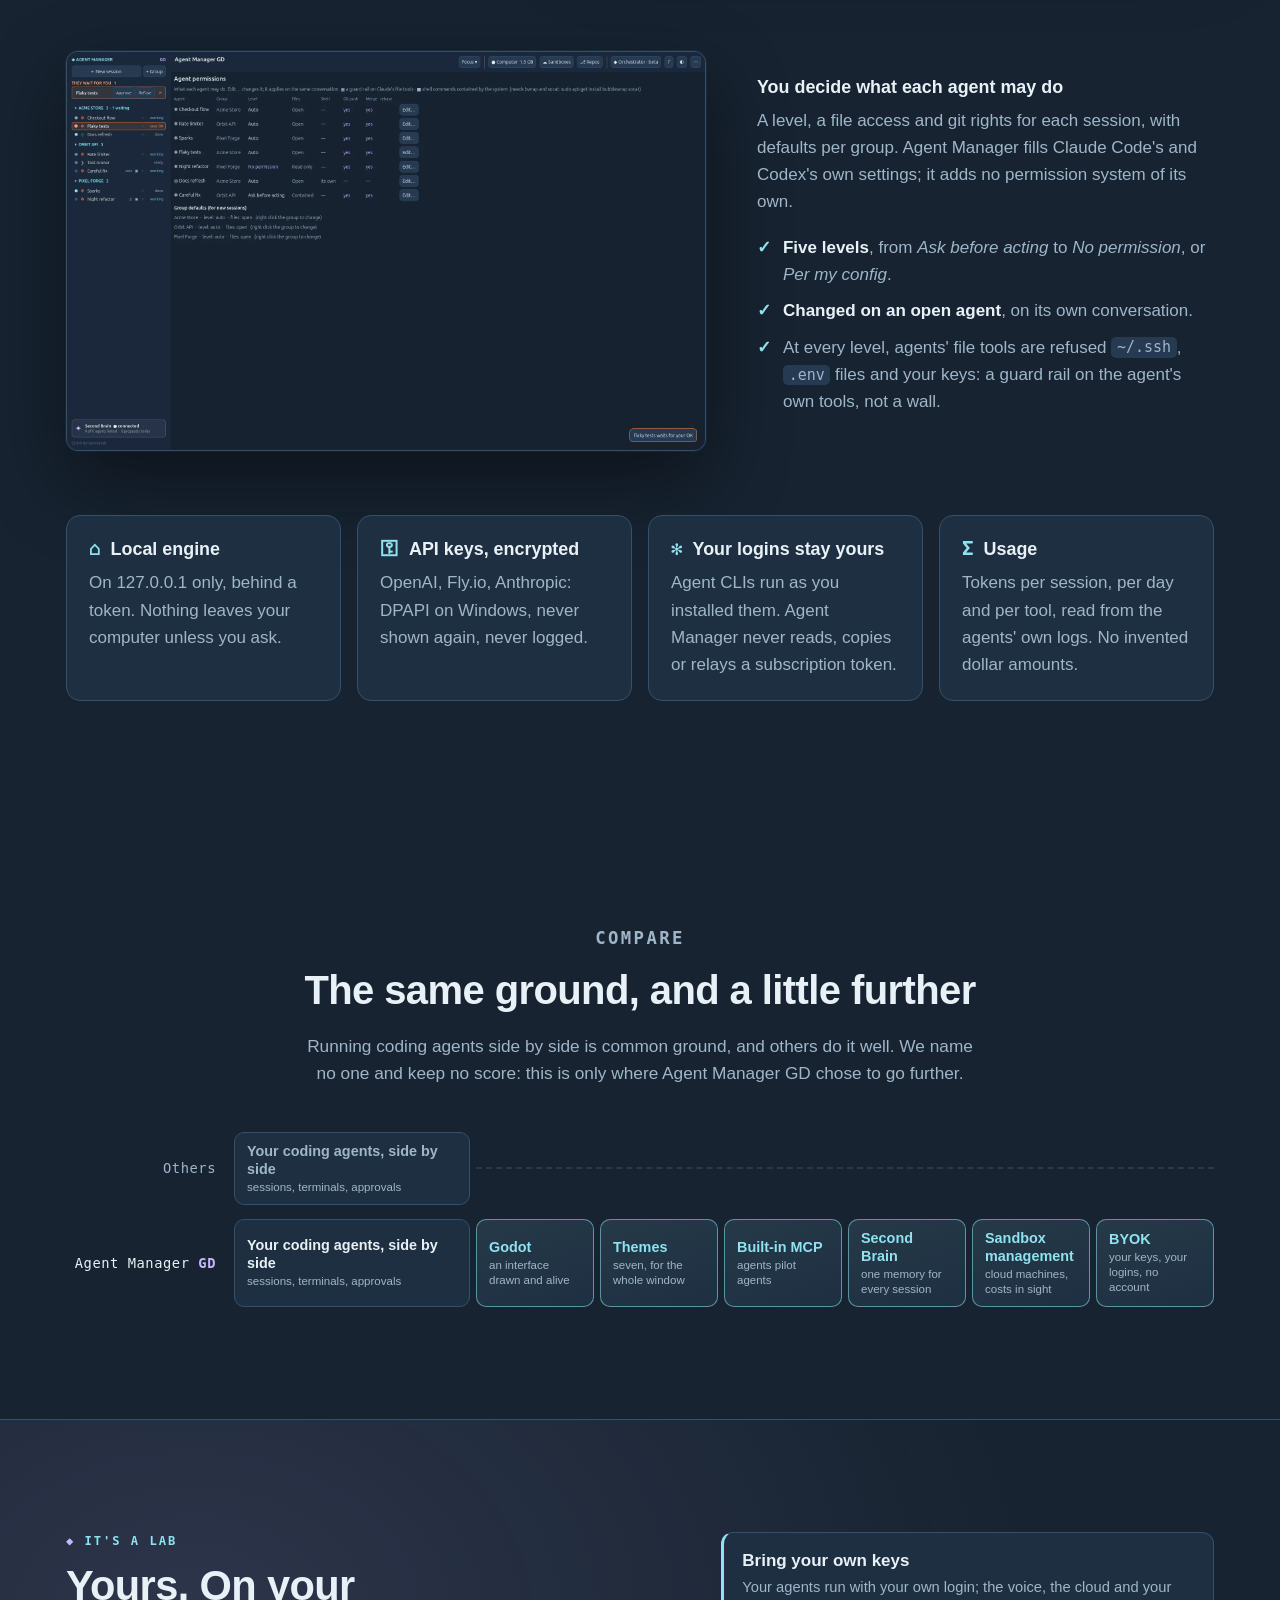
==== commit 559e114b: "Loop 47: the Online page scales: tiles for the whole, one line per service (its gate drawn), unfolde" ====
--- a/public/index.html
+++ b/public/index.html
@@ -707,6 +707,7 @@
           </div>
           <div class="loop-list collapsed">
             <article class="loop ph-site" data-phase="site" data-loop="Site"><p class="loop-tag">Website · Nov 2026</p><h3>A 30-second film, and this page</h3><p>The real app filmed on a private virtual display, cut and narrated; this home page rebuilt around it, one section per feature with new screenshots, and this line of loops that scales.</p></article>
+            <article class="loop ph-cloud" data-phase="cloud" data-loop="47"><p class="loop-tag"><span class="when">Loop 47</span> · Cloud</p><h3>Online, one service per line</h3><p>The Online page holds many services: four tiles for the whole, then one line each with its gate, address, port, size and cost. A click unfolds its door and everything about it.</p></article>
             <article class="loop ph-cloud" data-phase="cloud" data-loop="46"><p class="loop-tag"><span class="when">Loop 46</span> · Cloud</p><h3>Agents ask for machines</h3><p>An agent can ask for a cloud sandbox or an Online machine, drive its sessions, and ask to expose it. What costs money or faces the internet waits in « They wait for you » until you approve it.</p></article>
             <article class="loop ph-core" data-phase="core" data-loop="45"><p class="loop-tag"><span class="when">Loop 45</span> · Core</p><h3>Experts remember</h3><p>Each expert keeps its lessons in your Second Brain and reads them on the next project. Experts go to cloud machines too, and the orchestrator can hand a task to one, never giving it a key its own session does not hold.</p></article>
             <article class="loop ph-core" data-phase="core" data-loop="44"><p class="loop-tag"><span class="when">Loop 44</span> · Core</p><h3>Experts</h3><p>Agents that know a trade, not a product: a role, skills of the open Agent Skills format (Anthropic's to start, pinned and updated on your OK), the keys they need. Launched in any repository, in Claude Code or Codex alike.</p></article>
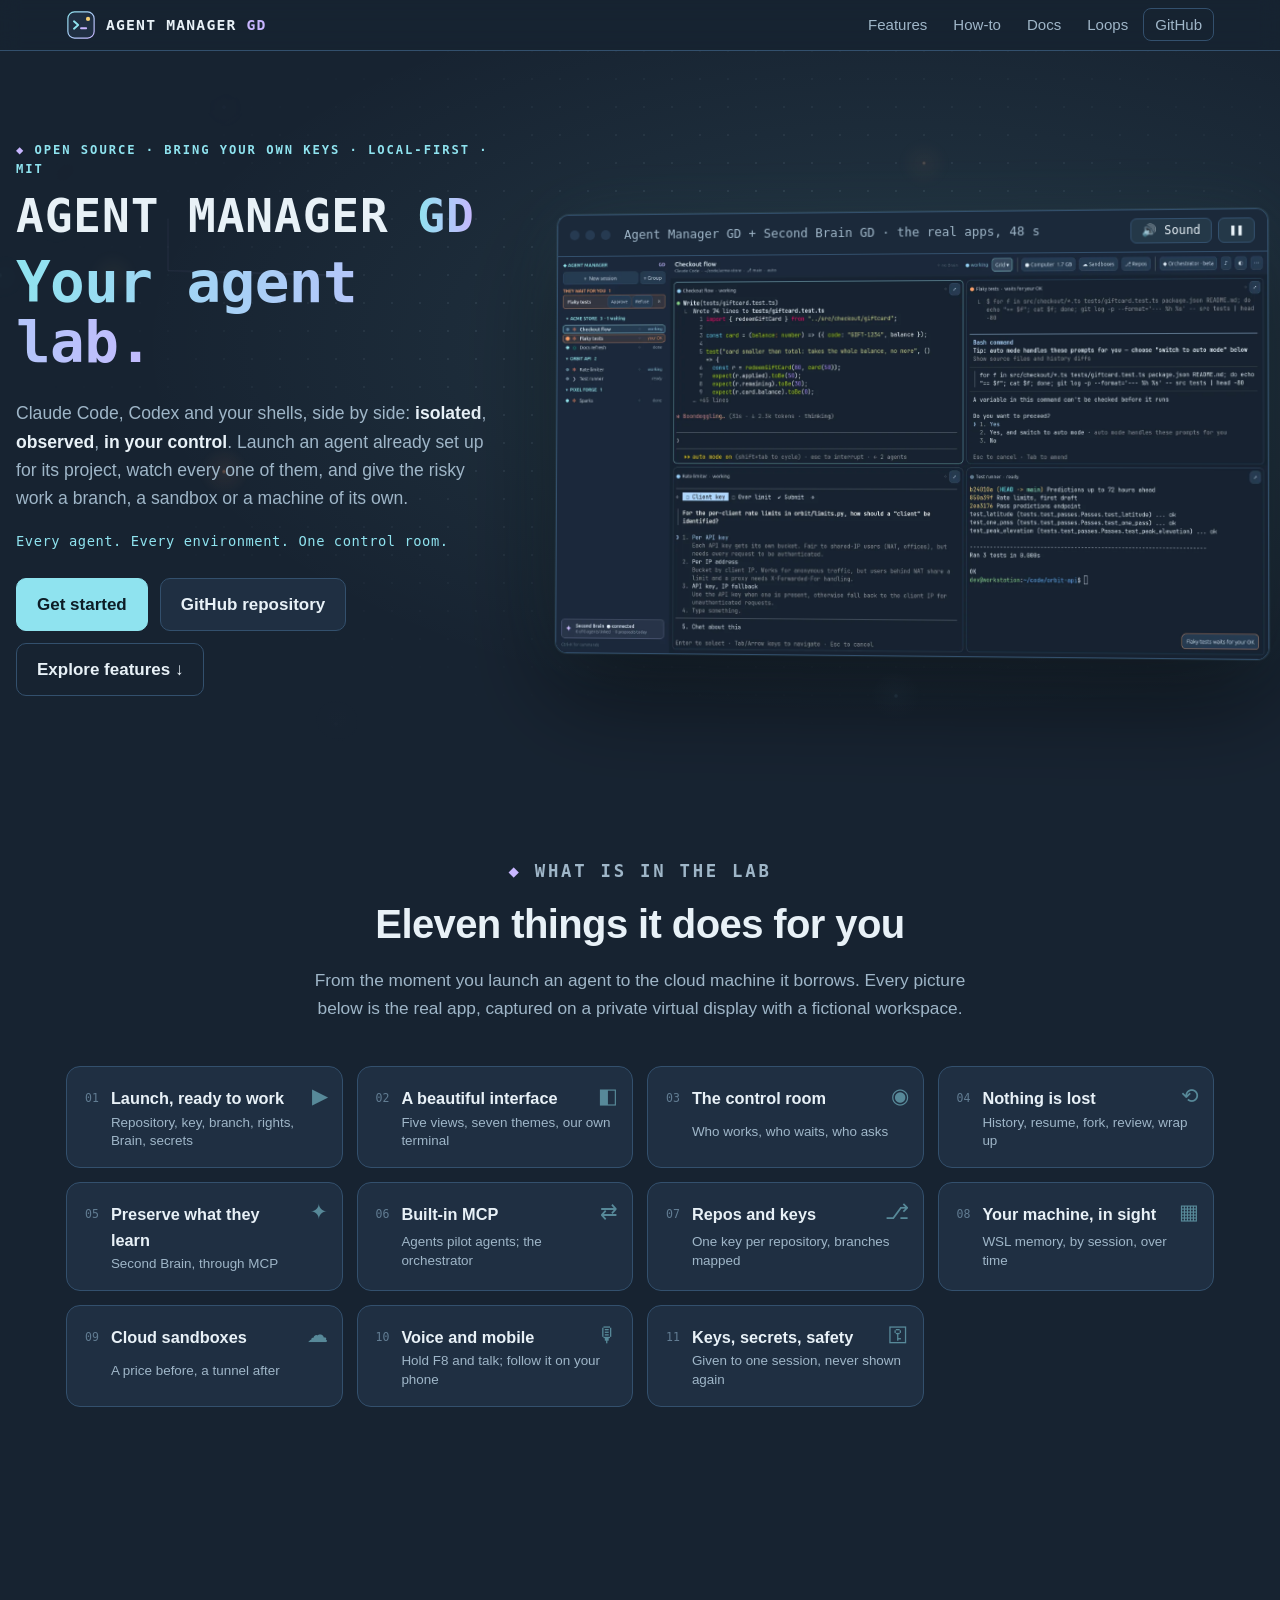
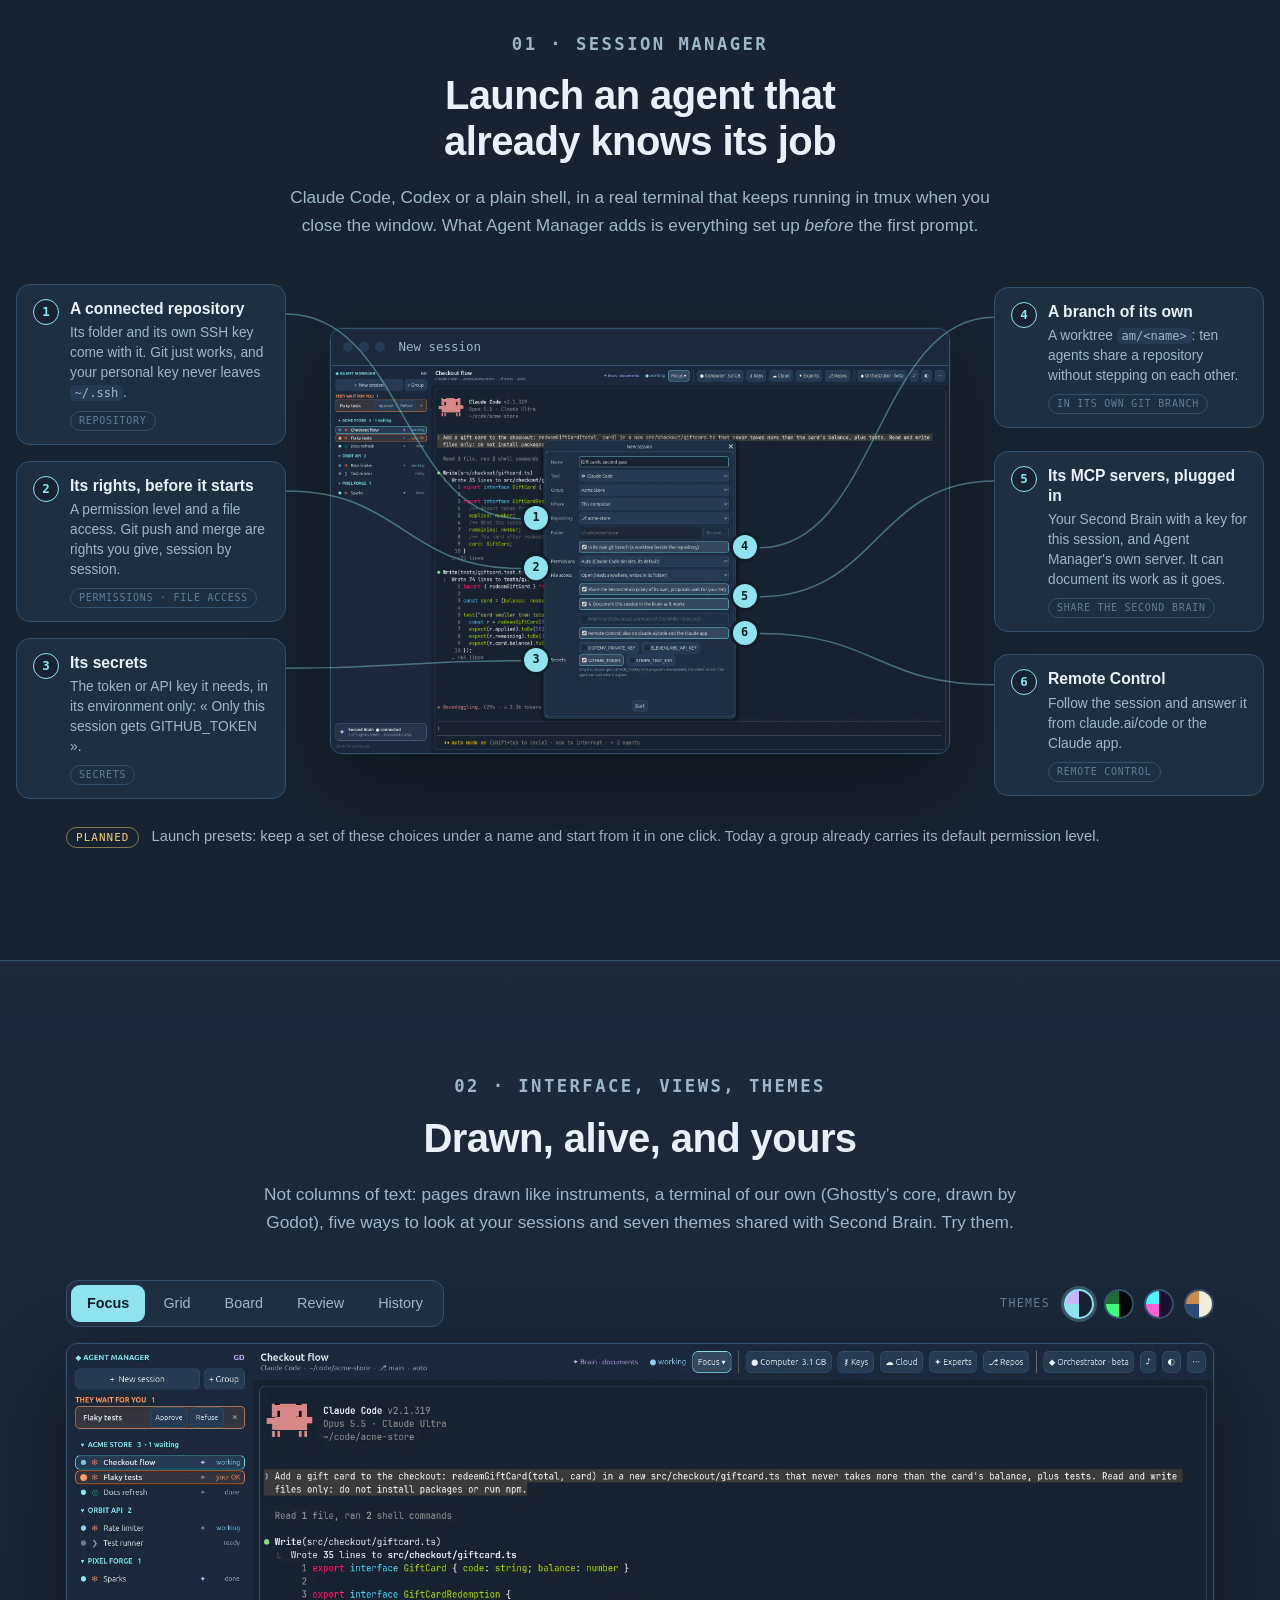
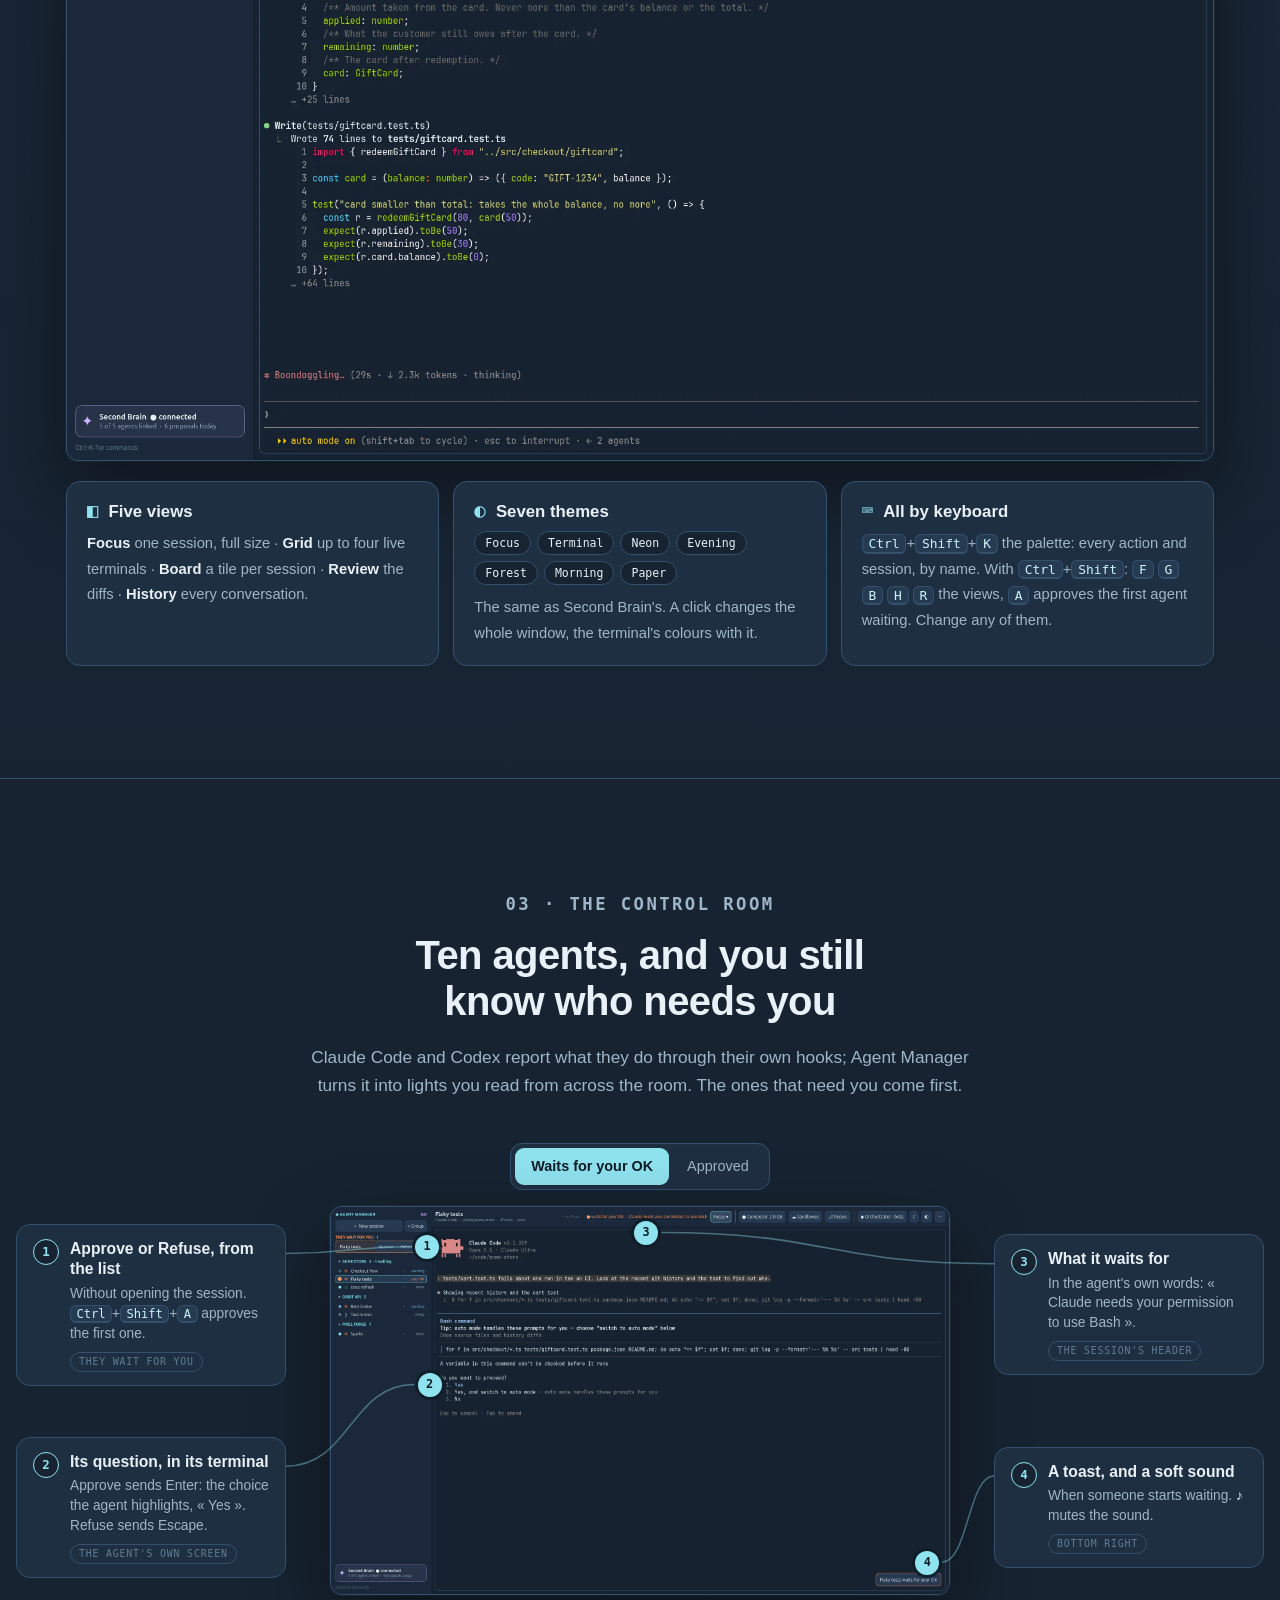
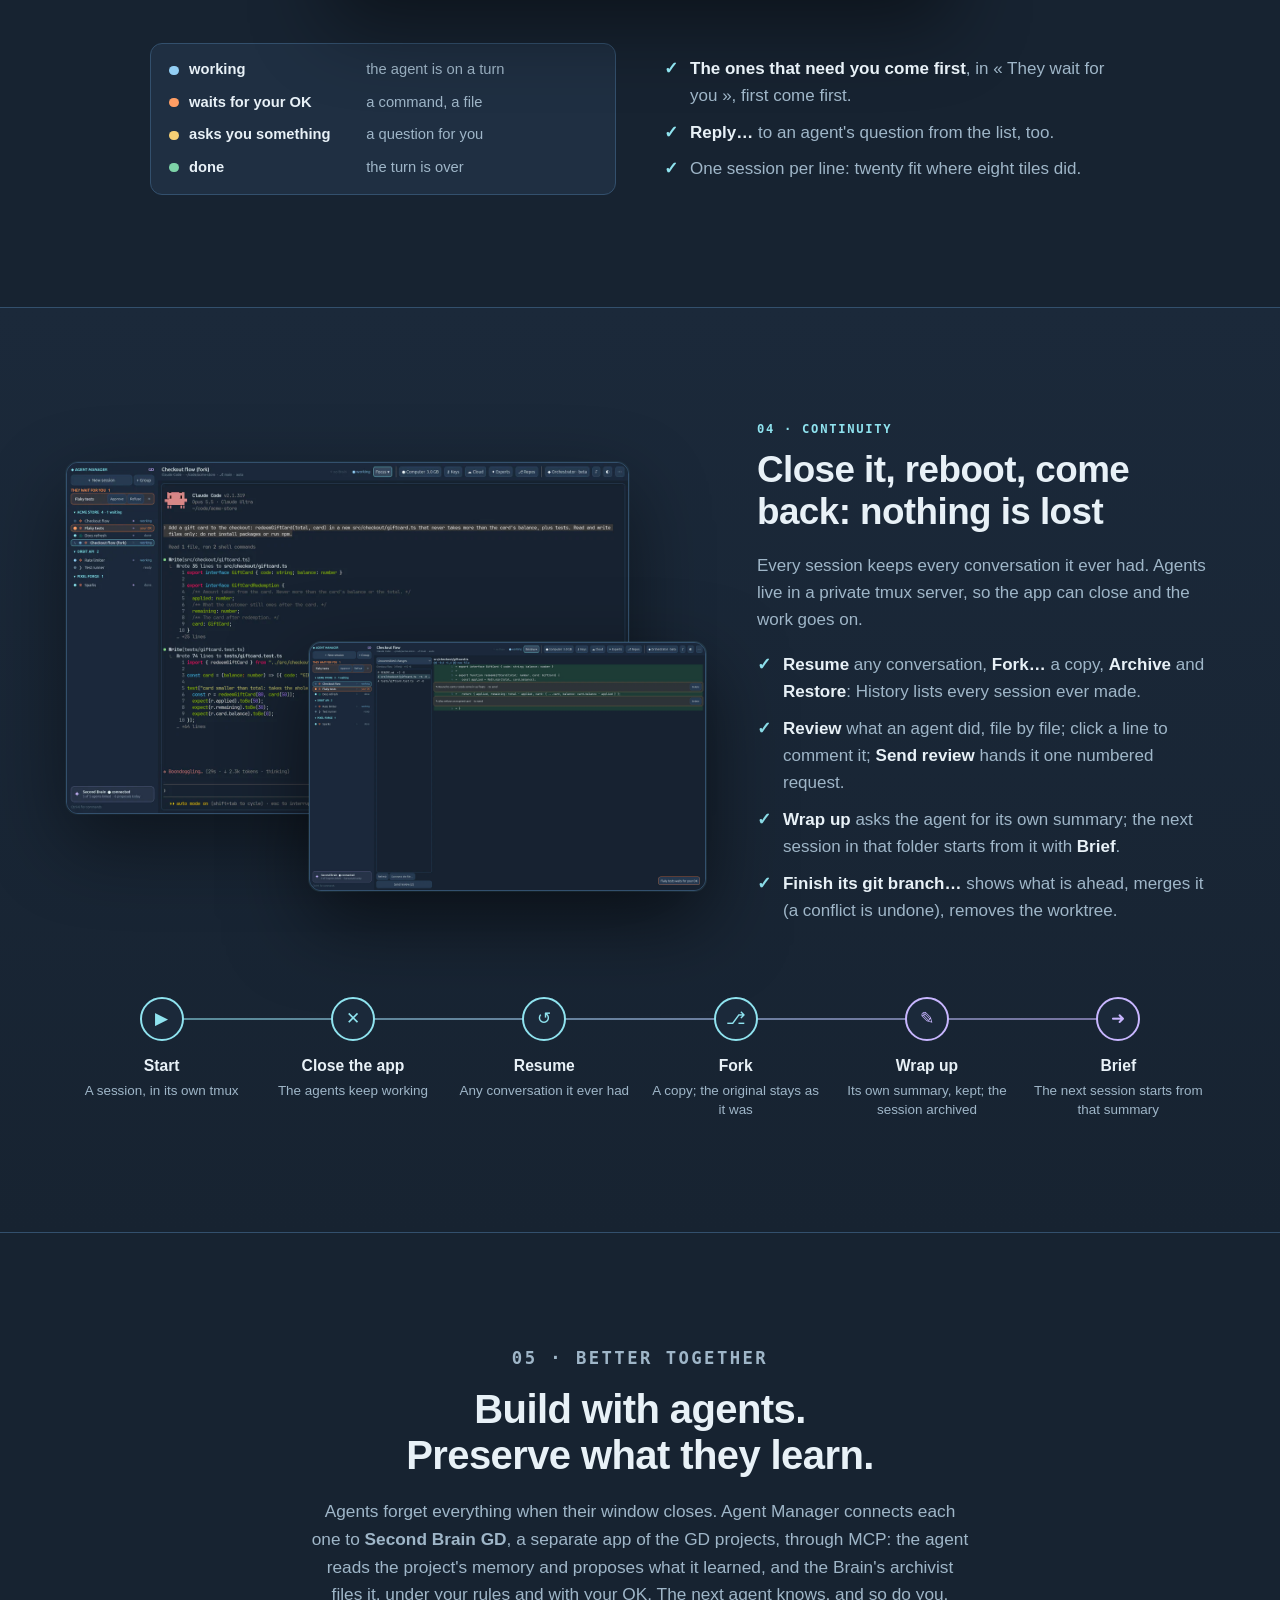
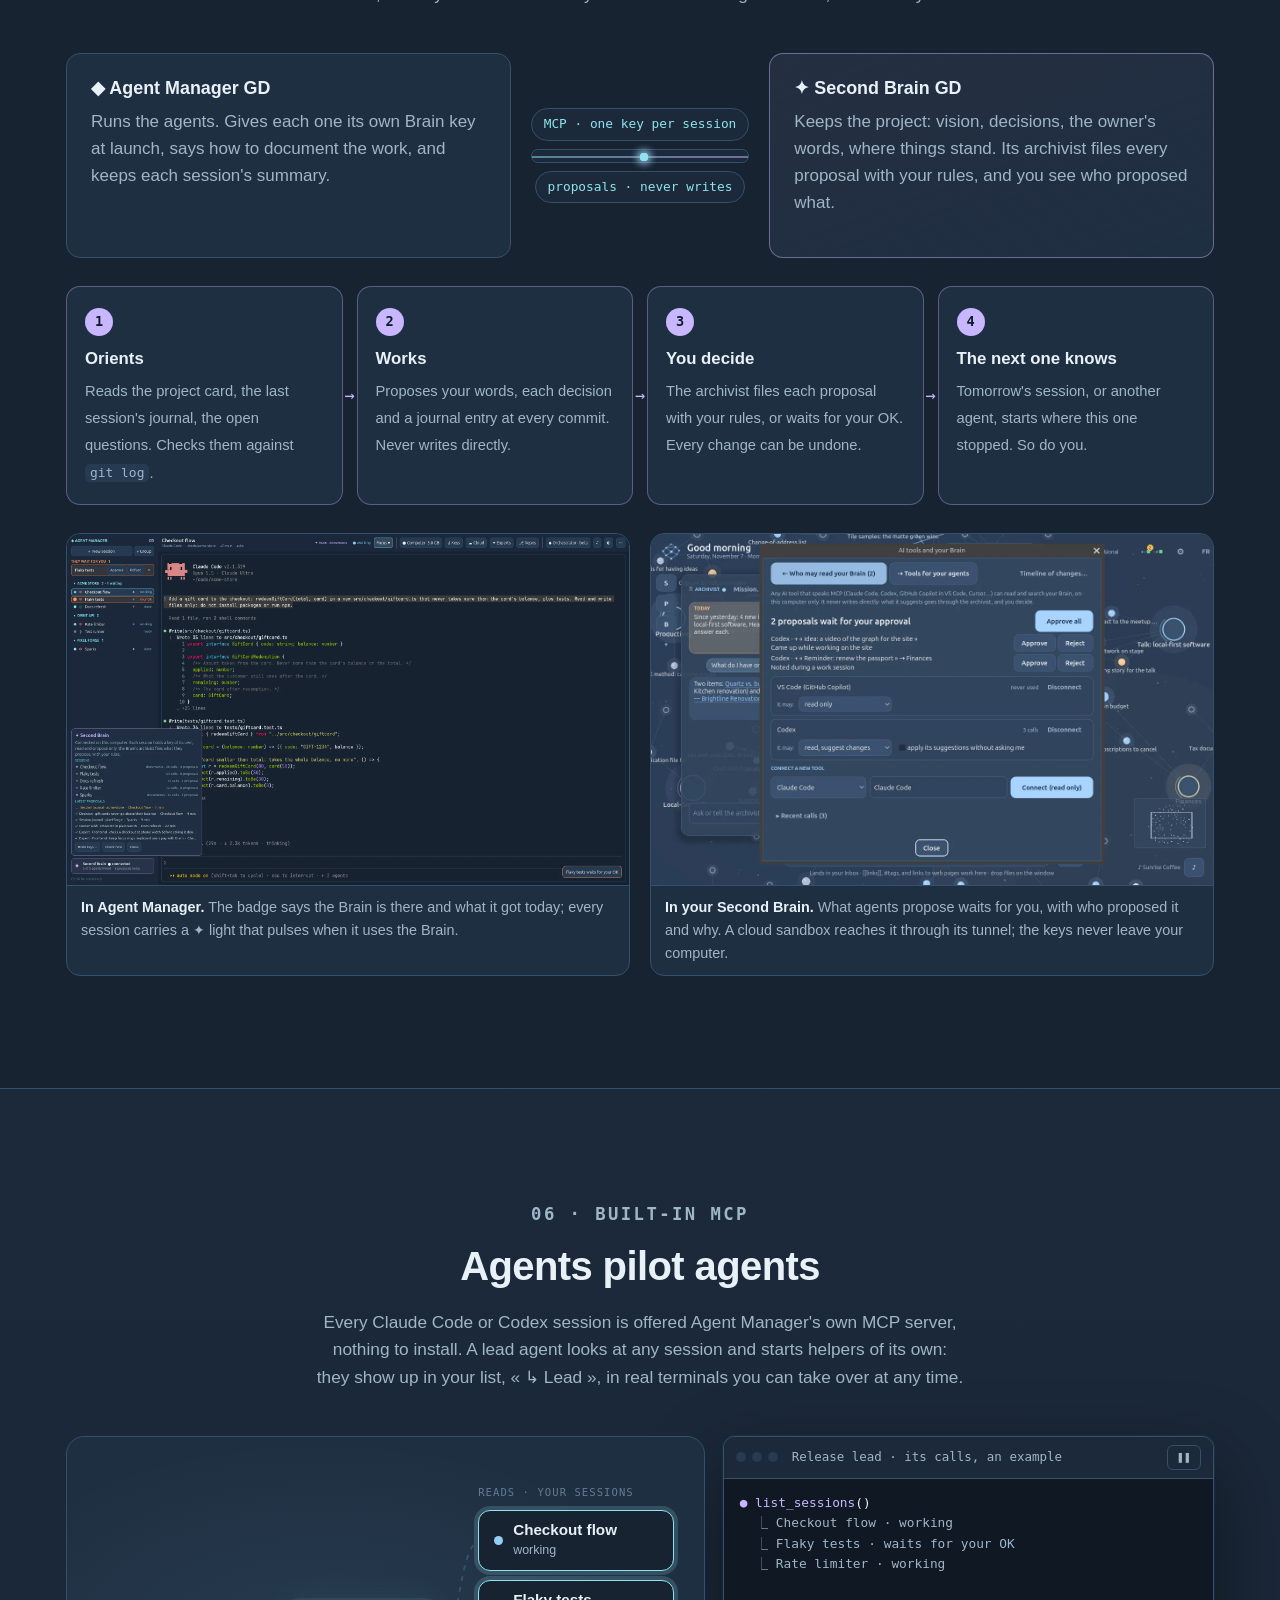
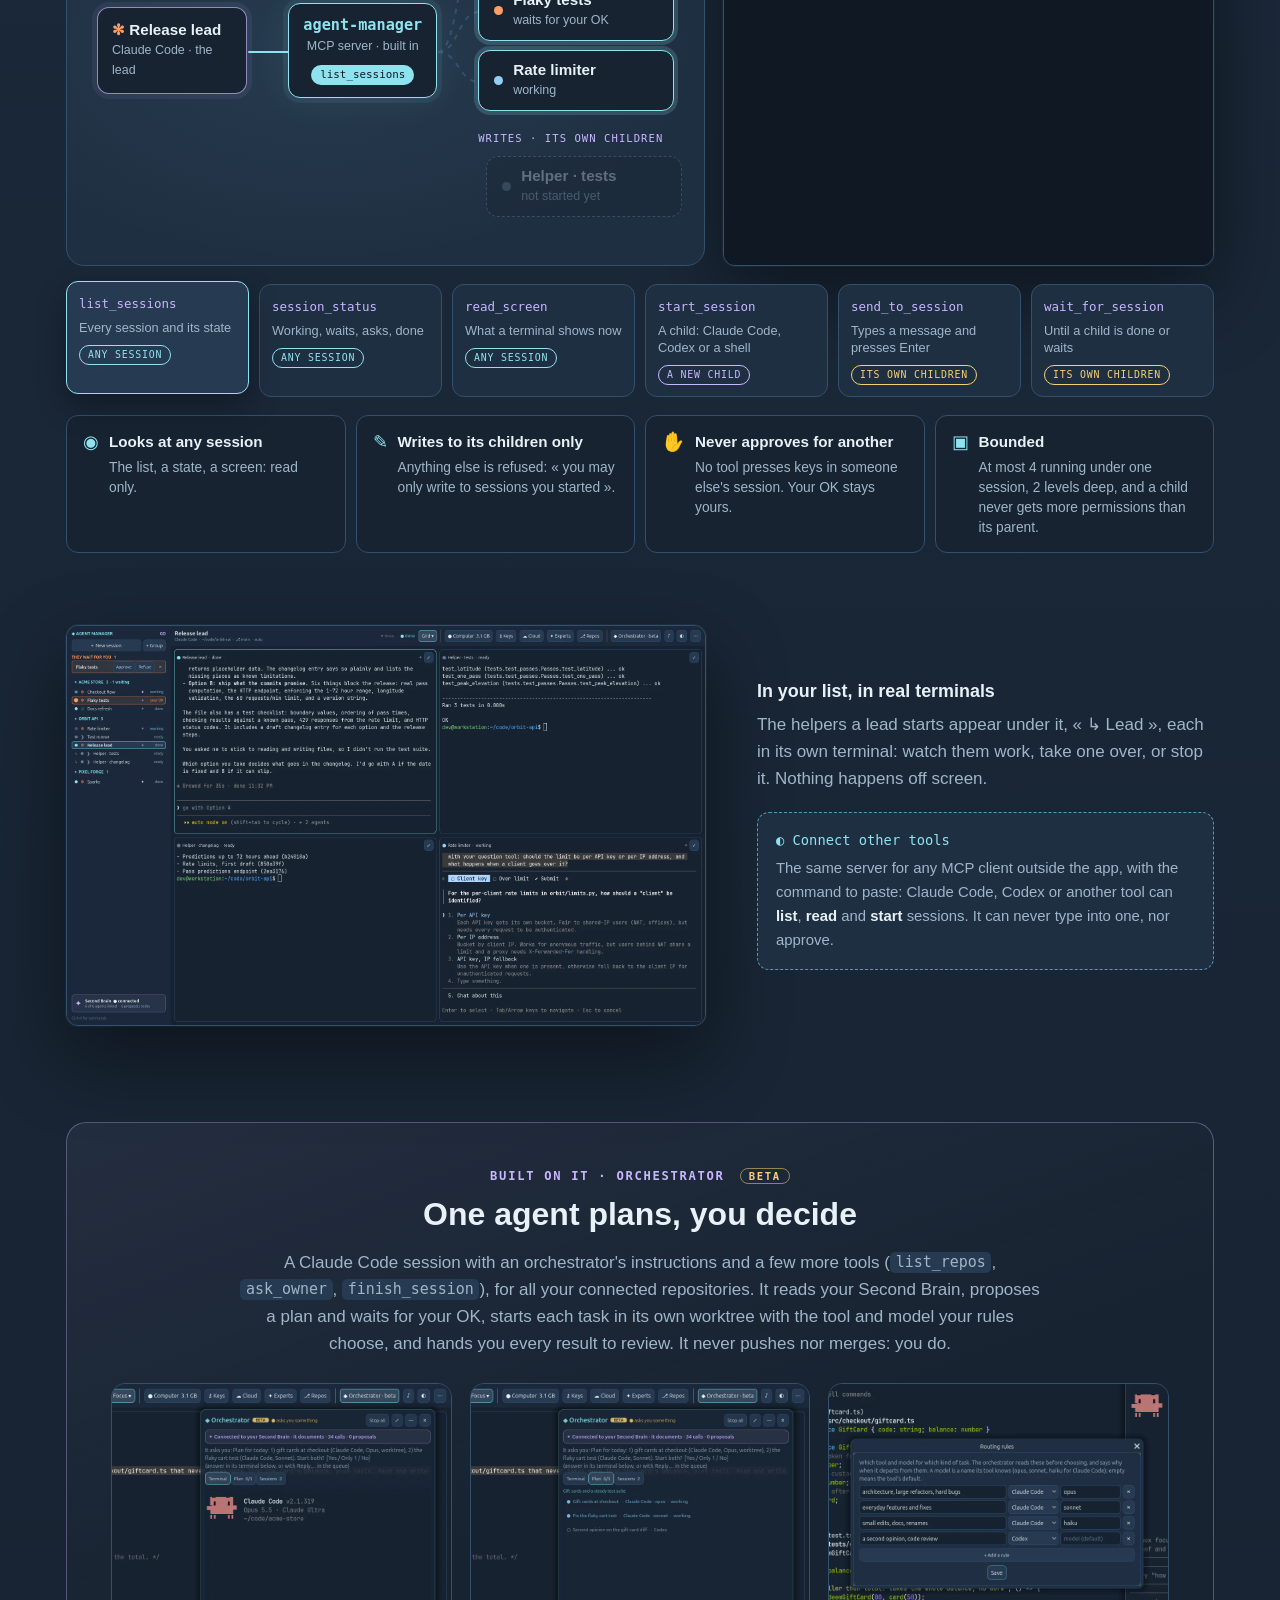
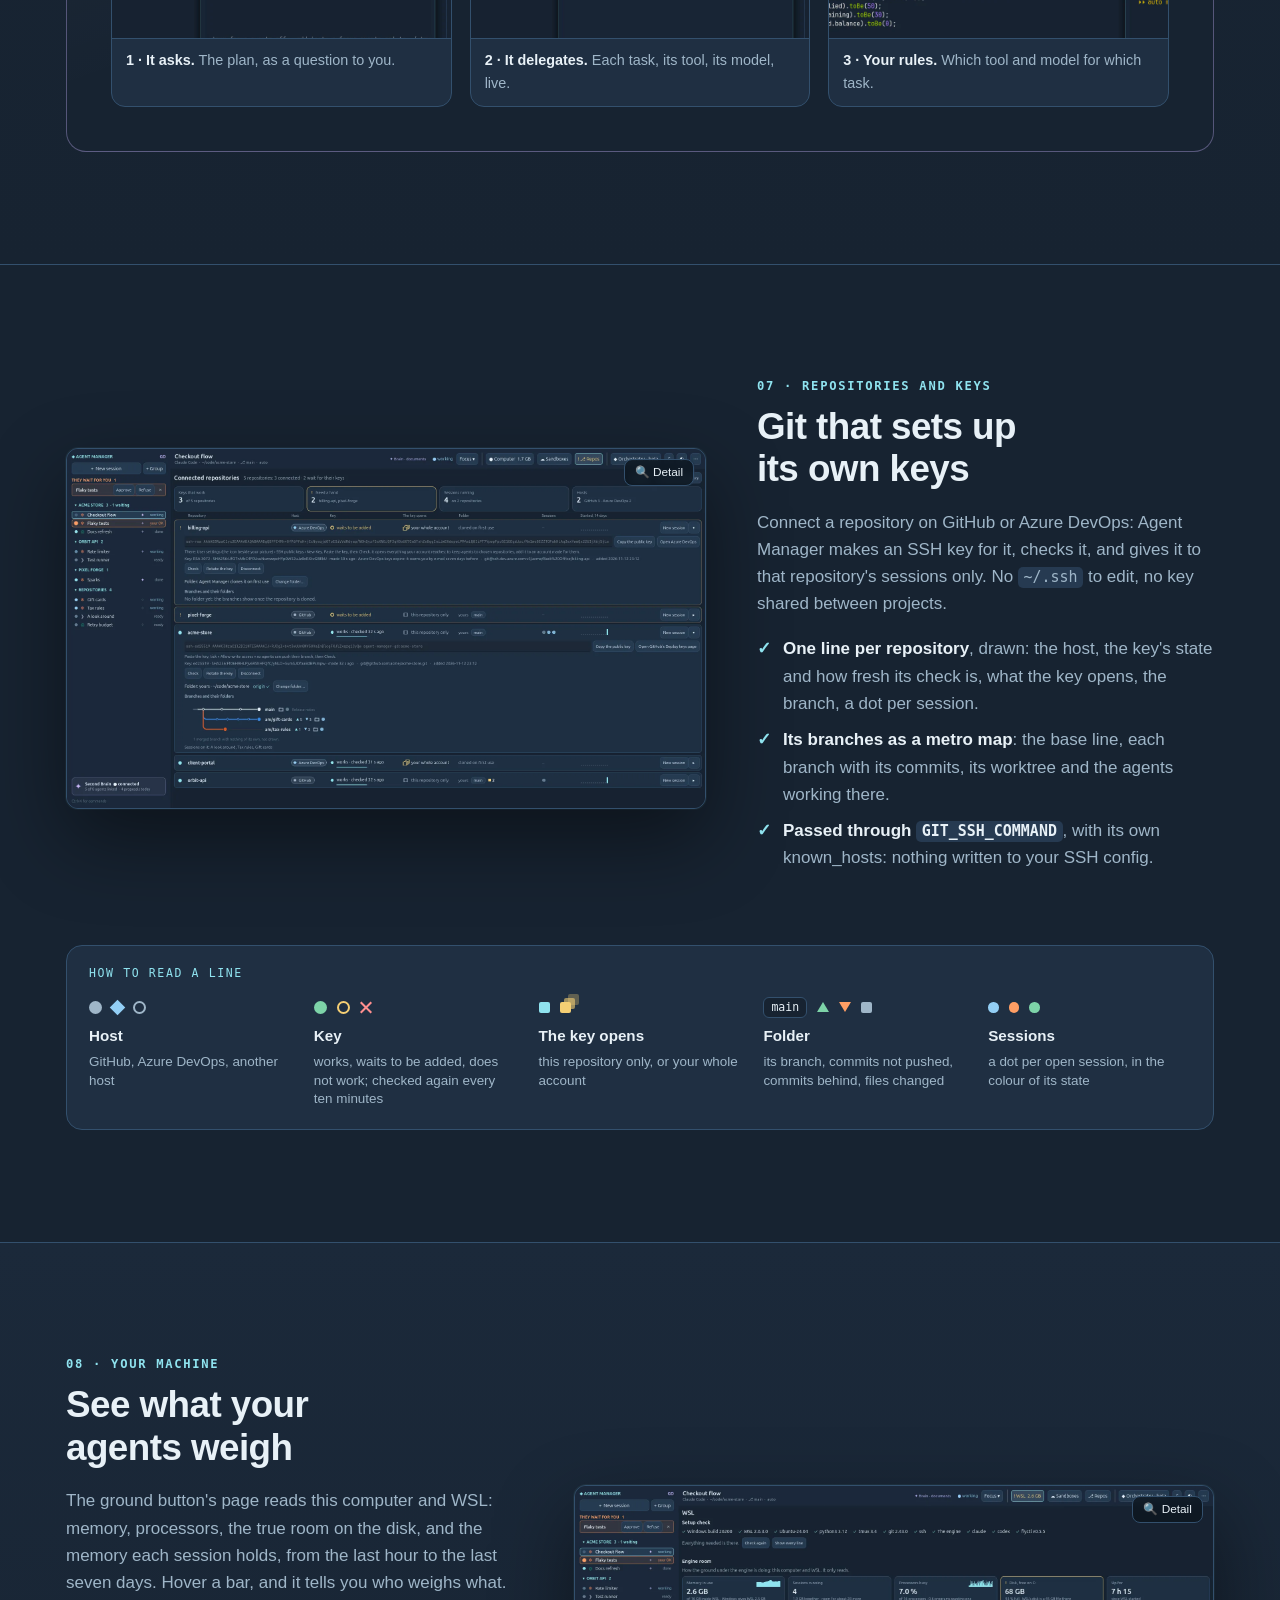
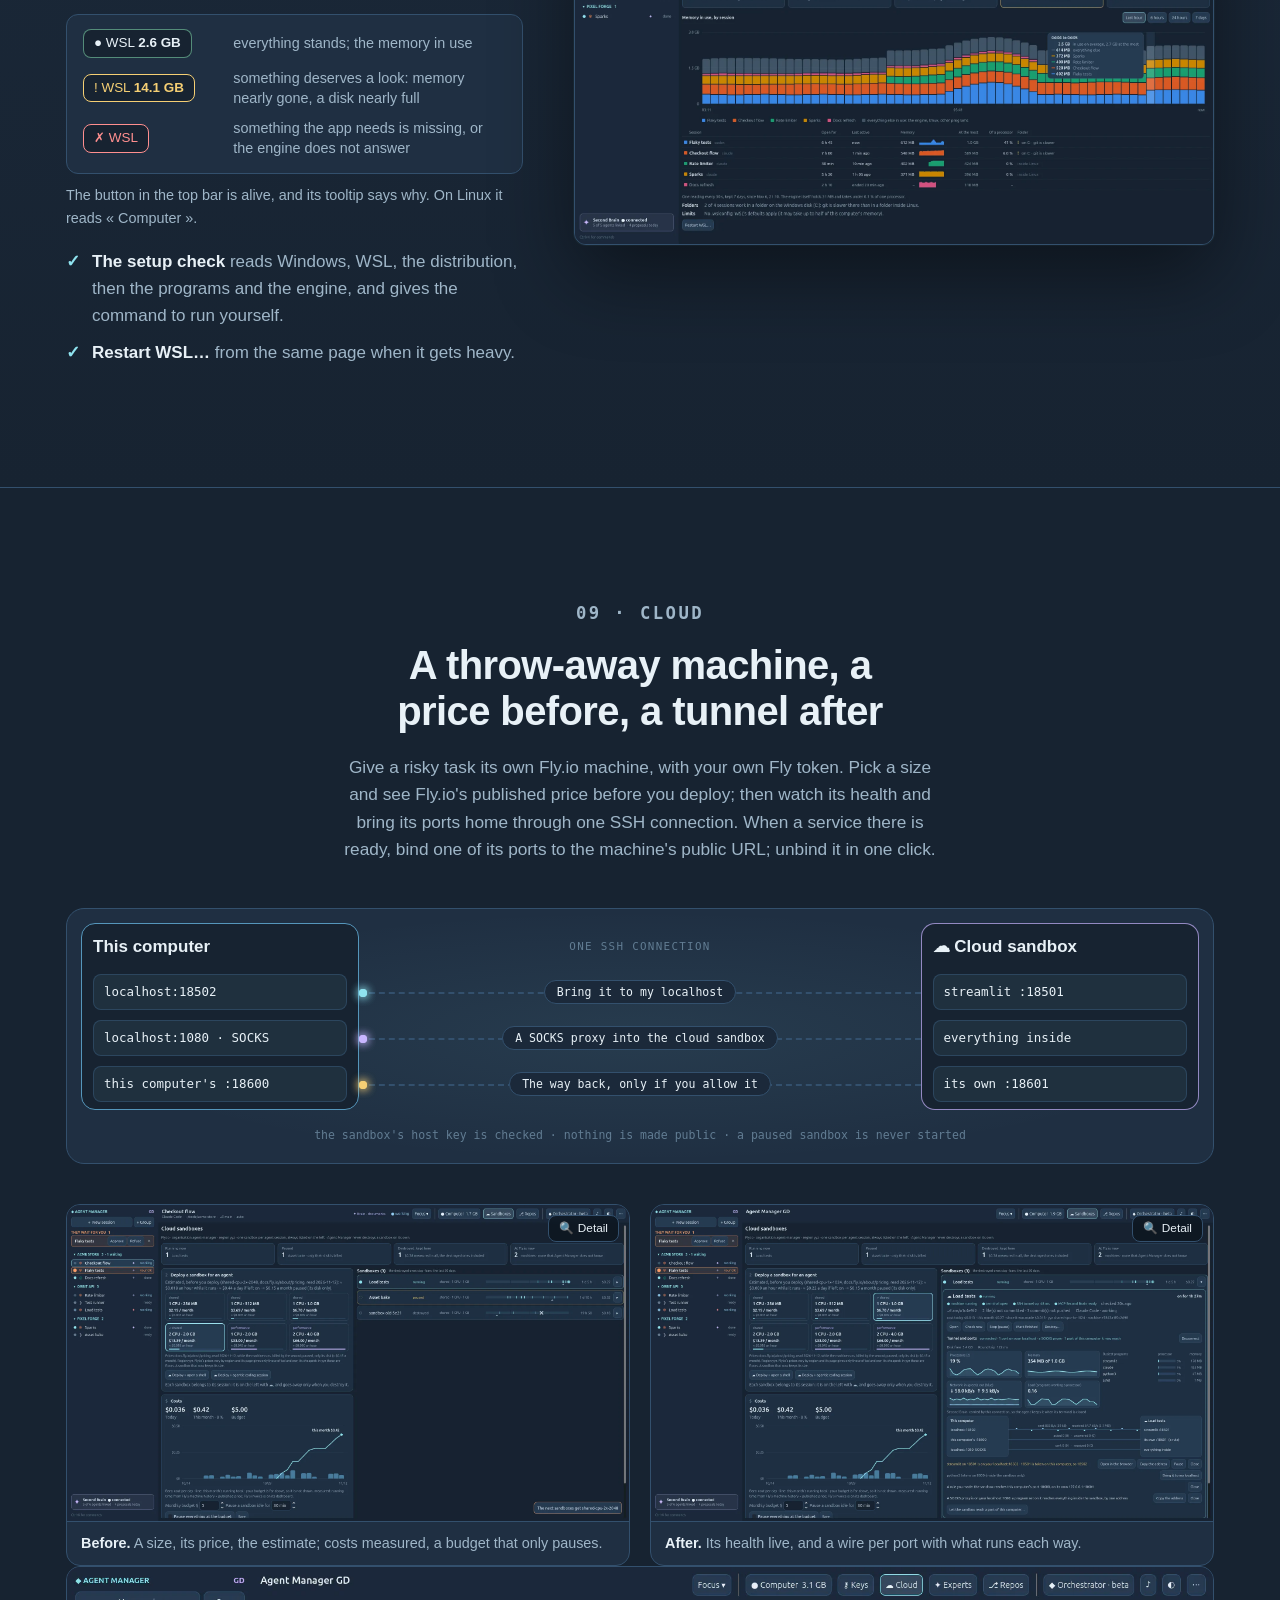
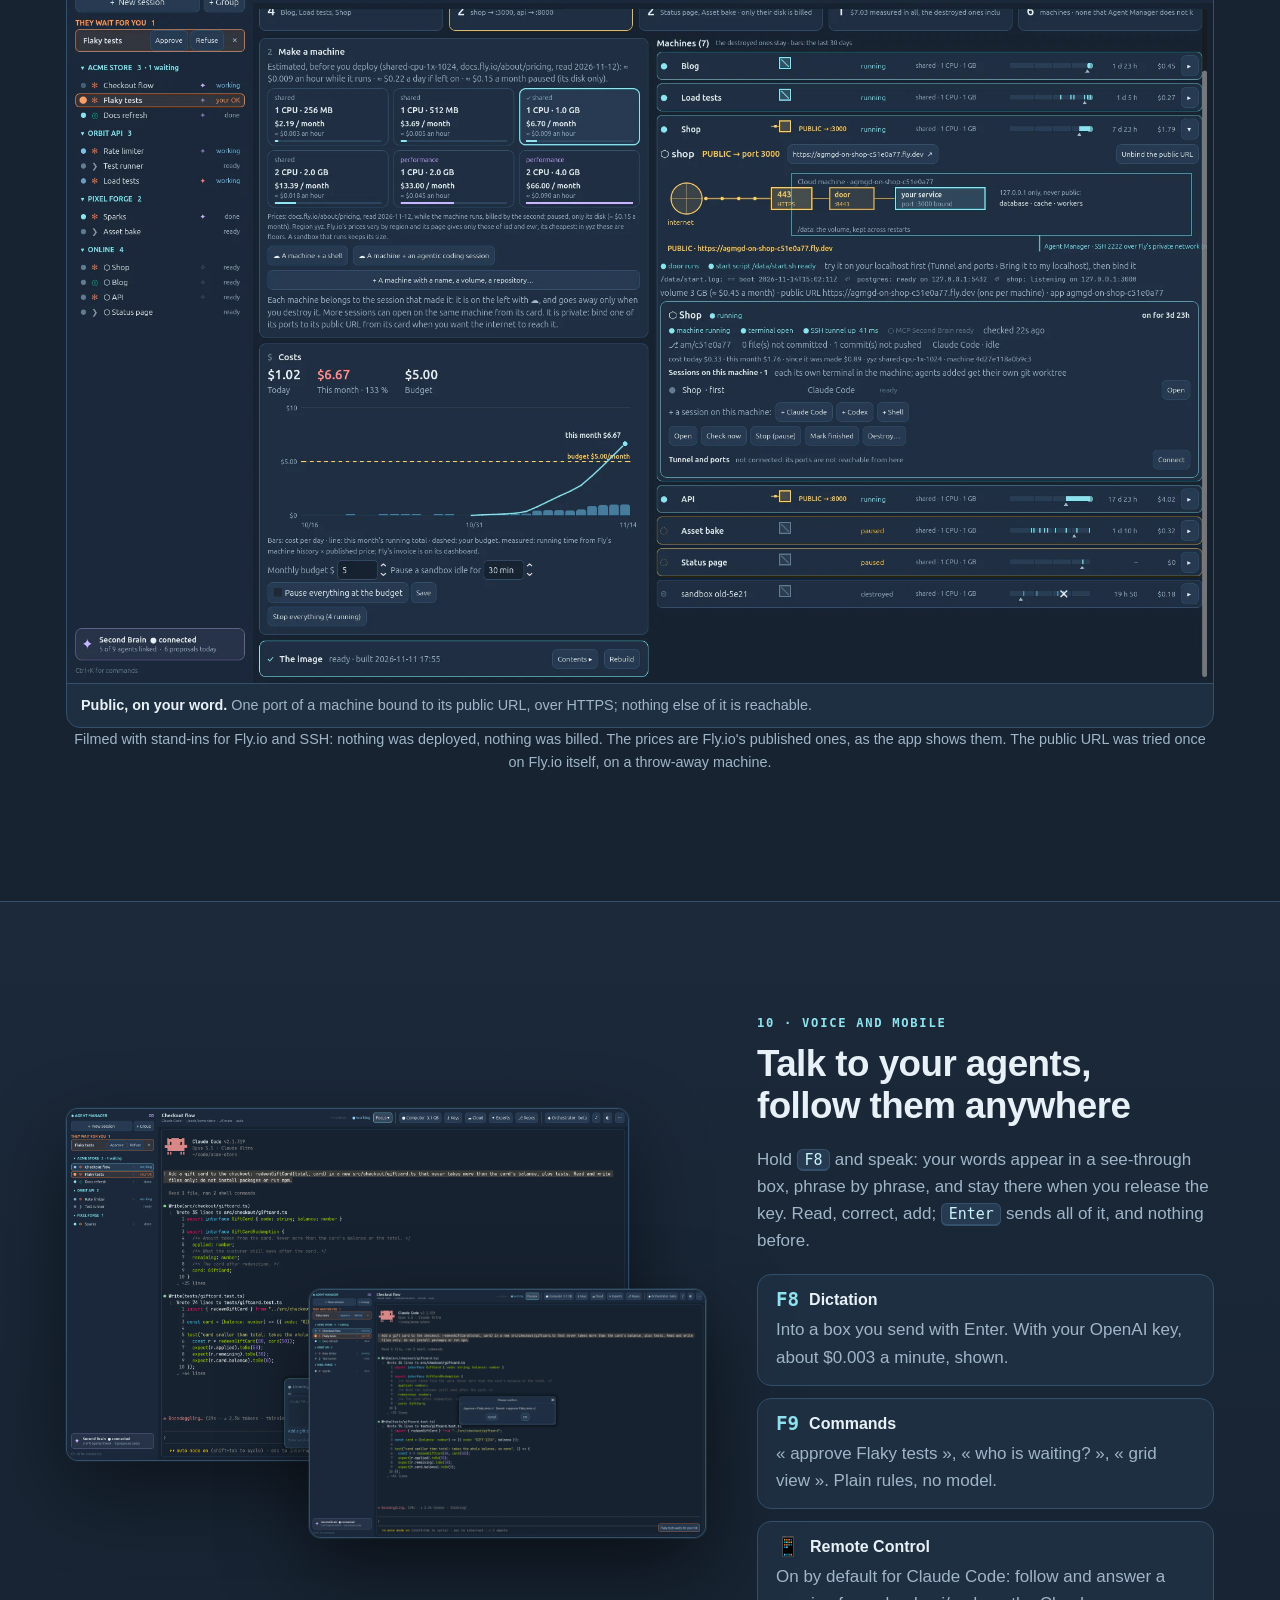
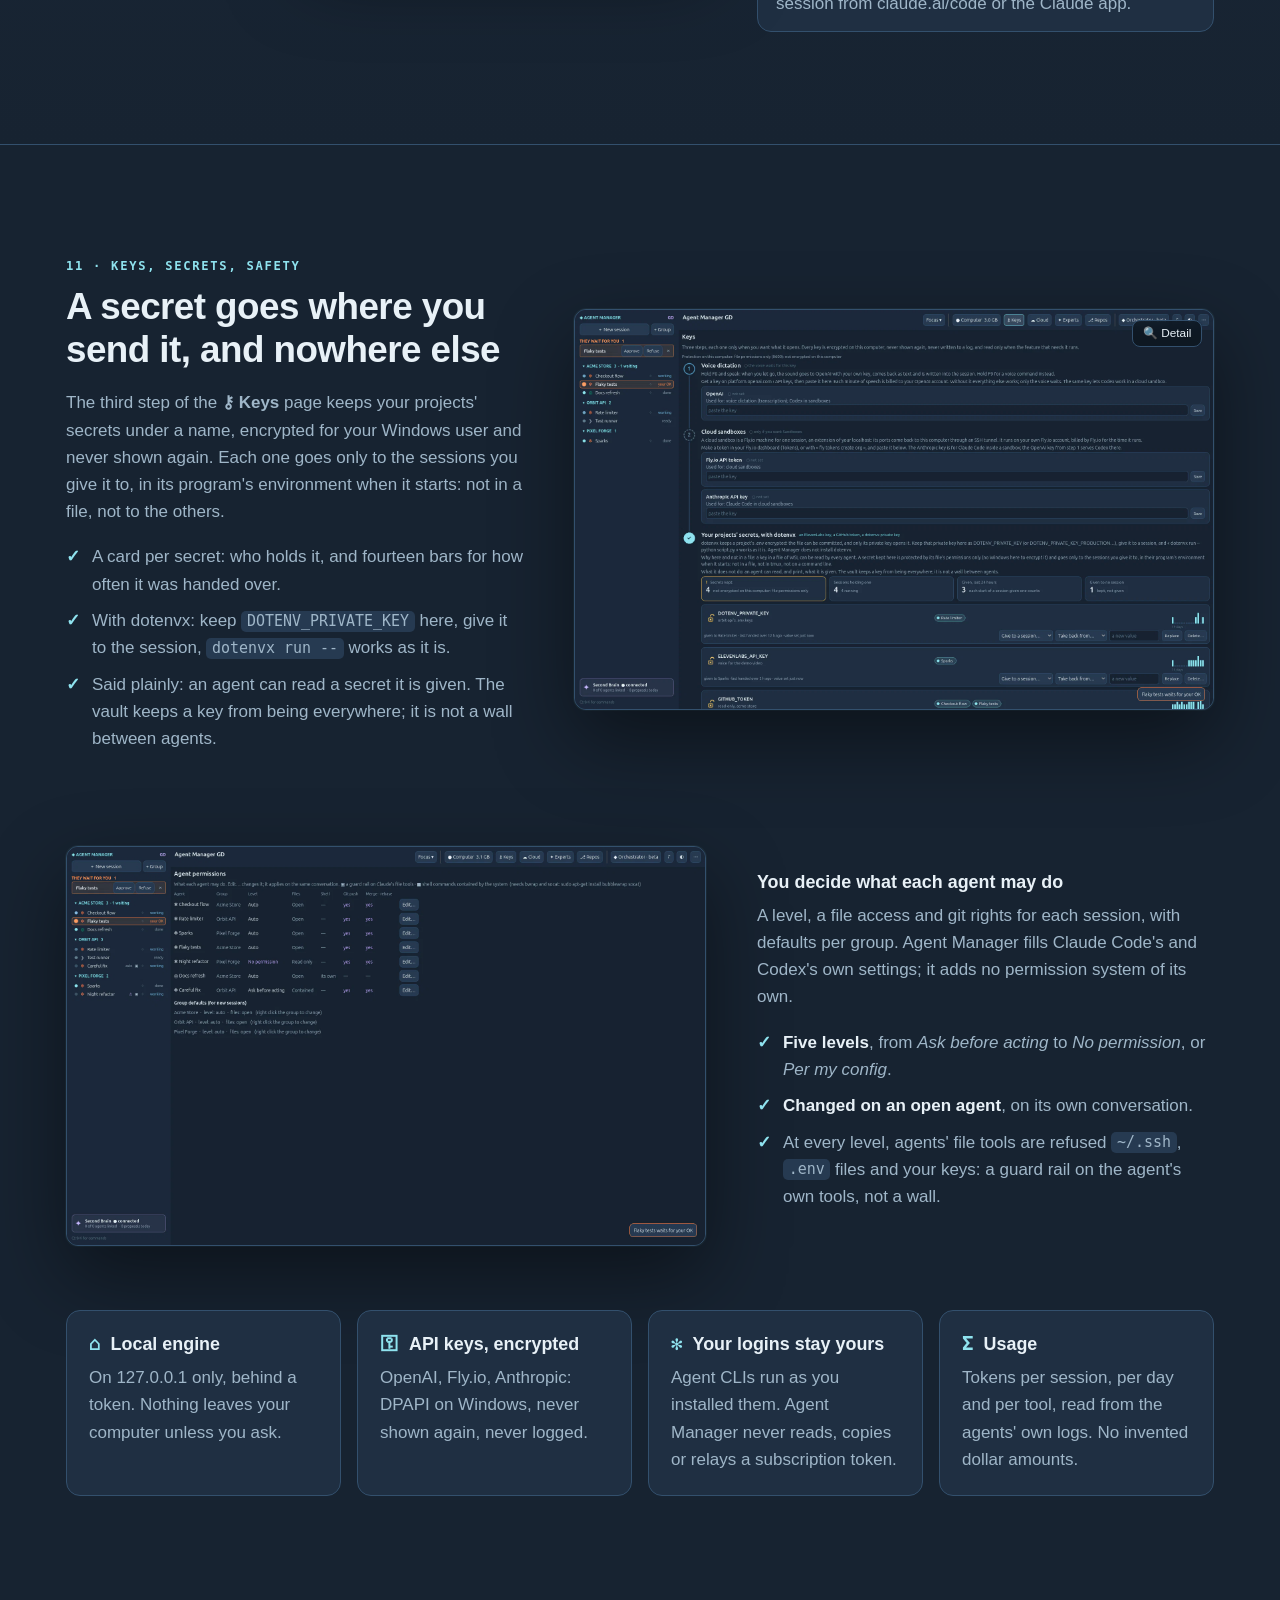
==== commit 9b603fab: "Loop 48: one ☁ Cloud page; a public URL per machine, bound to one port live through our door; Docs, " ====
--- a/public/index.html
+++ b/public/index.html
@@ -500,10 +500,11 @@
     <section id="cloud" class="section feat-sec">
       <div class="container">
         <div class="section-head center reveal">
-          <p class="feat-num">09 · Cloud sandboxes</p>
+          <p class="feat-num">09 · Cloud</p>
           <h2>A throw-away machine, a price before, a tunnel after</h2>
           <p>Give a risky task its own Fly.io machine, with your own Fly token. Pick a size and see Fly.io's published
-            price before you deploy; then watch its health and bring its ports home through one SSH connection.</p>
+            price before you deploy; then watch its health and bring its ports home through one SSH connection. When a
+            service there is ready, bind one of its ports to the machine's public URL; unbind it in one click.</p>
         </div>
 
         <div class="tunnel reveal" role="img" aria-label="How a sandbox reaches this computer, through one SSH connection: a port of the sandbox brought to your localhost, a SOCKS proxy into the sandbox, and, only if you allow it, one port of this computer the sandbox may reach.">
@@ -542,7 +543,11 @@
             <figcaption class="shot-caption"><b>After.</b> Its health live, and a wire per port with what runs each way.</figcaption>
           </figure>
         </div>
-        <p class="small muted center reveal">Filmed with stand-ins for Fly.io and SSH: nothing was deployed, nothing was billed. The prices are Fly.io's published ones, as the app shows them.</p>
+        <figure class="shot reveal">
+          <img src="assets/showcase/cloud-door.webp" width="1920" height="1200" loading="lazy" alt="The Cloud page: one line per machine, two of them marked PUBLIC with the port bound; the shop machine unfolded shows its door drawn: the internet, the gate 443 in HTTPS, the door 8443, the service on port 3000, what stays private, and Unbind the public URL.">
+          <figcaption class="shot-caption"><b>Public, on your word.</b> One port of a machine bound to its public URL, over HTTPS; nothing else of it is reachable.</figcaption>
+        </figure>
+        <p class="small muted center reveal">Filmed with stand-ins for Fly.io and SSH: nothing was deployed, nothing was billed. The prices are Fly.io's published ones, as the app shows them. The public URL was tried once on Fly.io itself, on a throw-away machine.</p>
       </div>
     </section>
 
@@ -707,6 +712,7 @@
           </div>
           <div class="loop-list collapsed">
             <article class="loop ph-site" data-phase="site" data-loop="Site"><p class="loop-tag">Website · Nov 2026</p><h3>A 30-second film, and this page</h3><p>The real app filmed on a private virtual display, cut and narrated; this home page rebuilt around it, one section per feature with new screenshots, and this line of loops that scales.</p></article>
+            <article class="loop ph-cloud" data-phase="cloud" data-loop="48"><p class="loop-tag"><span class="when">Loop 48</span> · Cloud</p><h3>One Cloud page, a public URL per machine</h3><p>Sandboxes and Online machines are one page, ☁ Cloud. Every new machine has its own Fly.io app and a door: « Bind to a public URL » beside « Bring it to my localhost » makes one of its ports public over HTTPS, live, without a restart; Unbind closes it.</p></article>
             <article class="loop ph-cloud" data-phase="cloud" data-loop="47"><p class="loop-tag"><span class="when">Loop 47</span> · Cloud</p><h3>Online, one service per line</h3><p>The Online page holds many services: four tiles for the whole, then one line each with its gate, address, port, size and cost. A click unfolds its door and everything about it.</p></article>
             <article class="loop ph-cloud" data-phase="cloud" data-loop="46"><p class="loop-tag"><span class="when">Loop 46</span> · Cloud</p><h3>Agents ask for machines</h3><p>An agent can ask for a cloud sandbox or an Online machine, drive its sessions, and ask to expose it. What costs money or faces the internet waits in « They wait for you » until you approve it.</p></article>
             <article class="loop ph-core" data-phase="core" data-loop="45"><p class="loop-tag"><span class="when">Loop 45</span> · Core</p><h3>Experts remember</h3><p>Each expert keeps its lessons in your Second Brain and reads them on the next project. Experts go to cloud machines too, and the orchestrator can hand a task to one, never giving it a key its own session does not hold.</p></article>
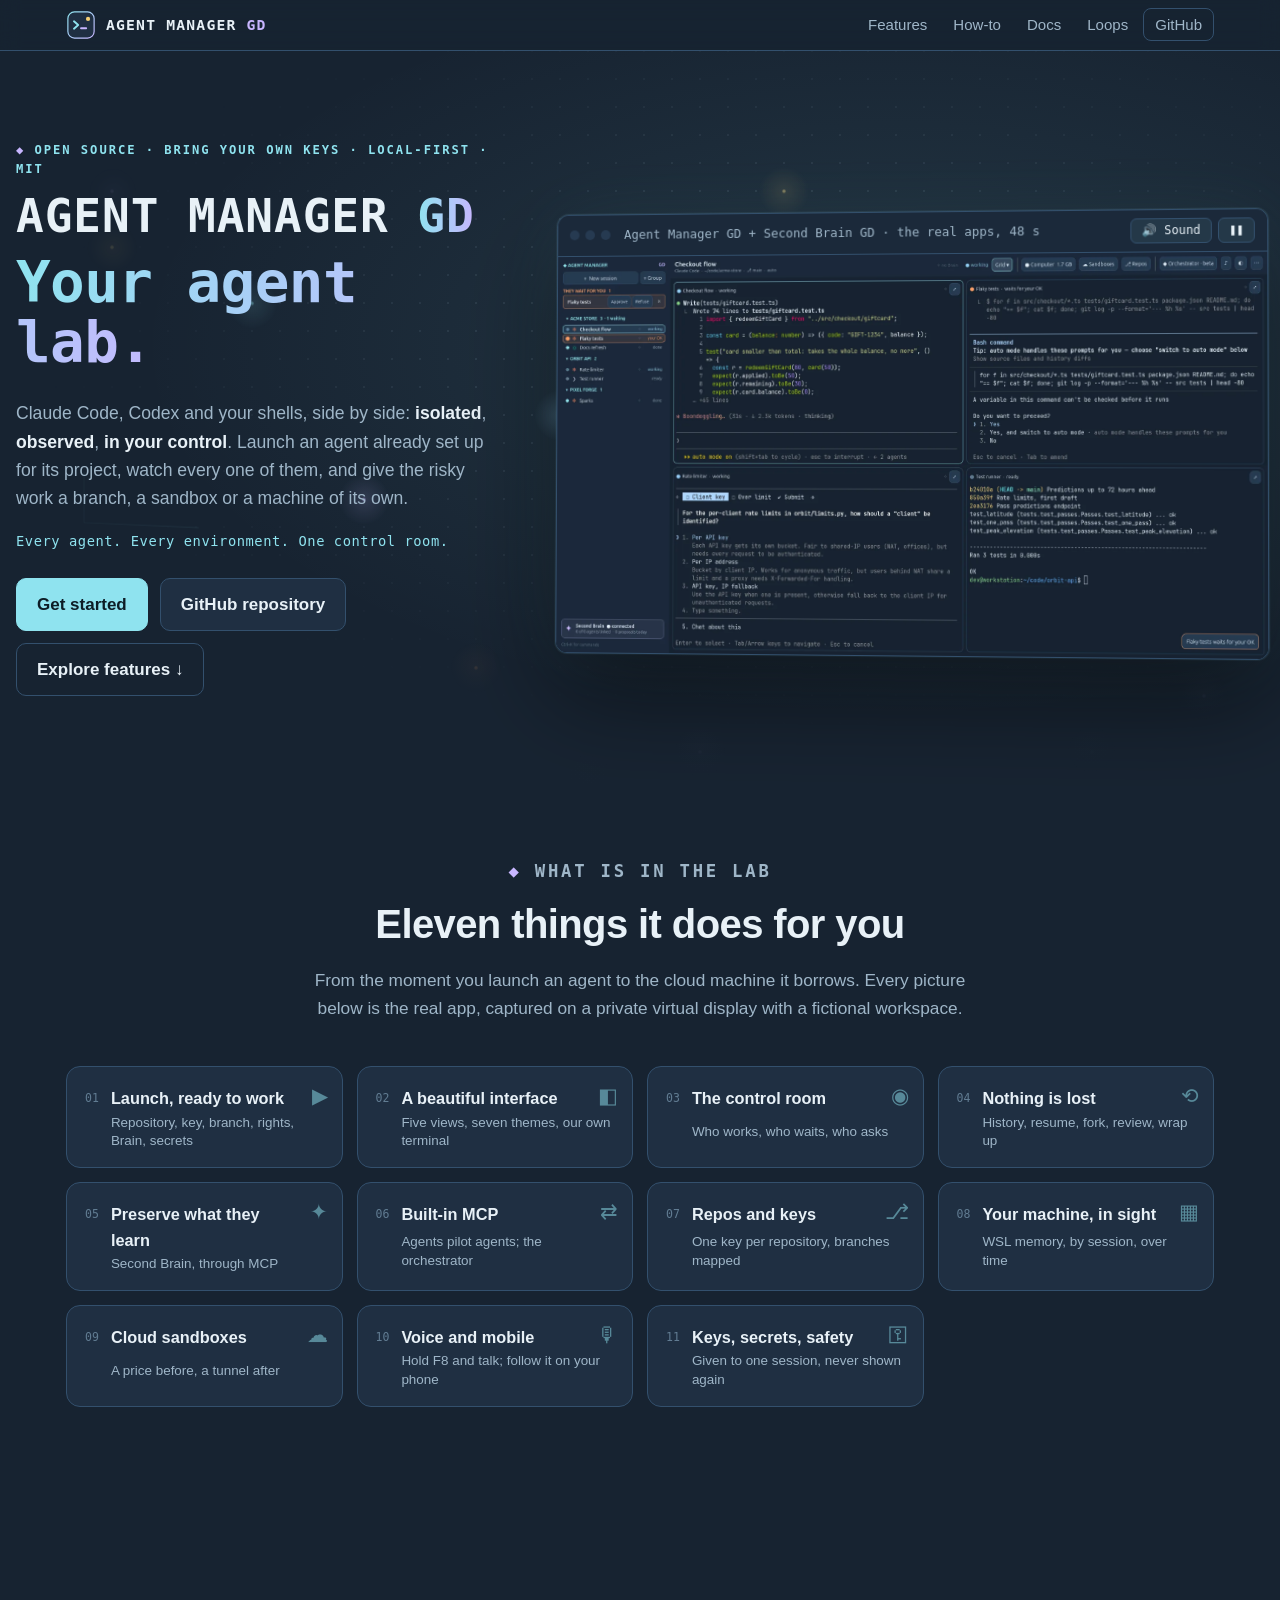
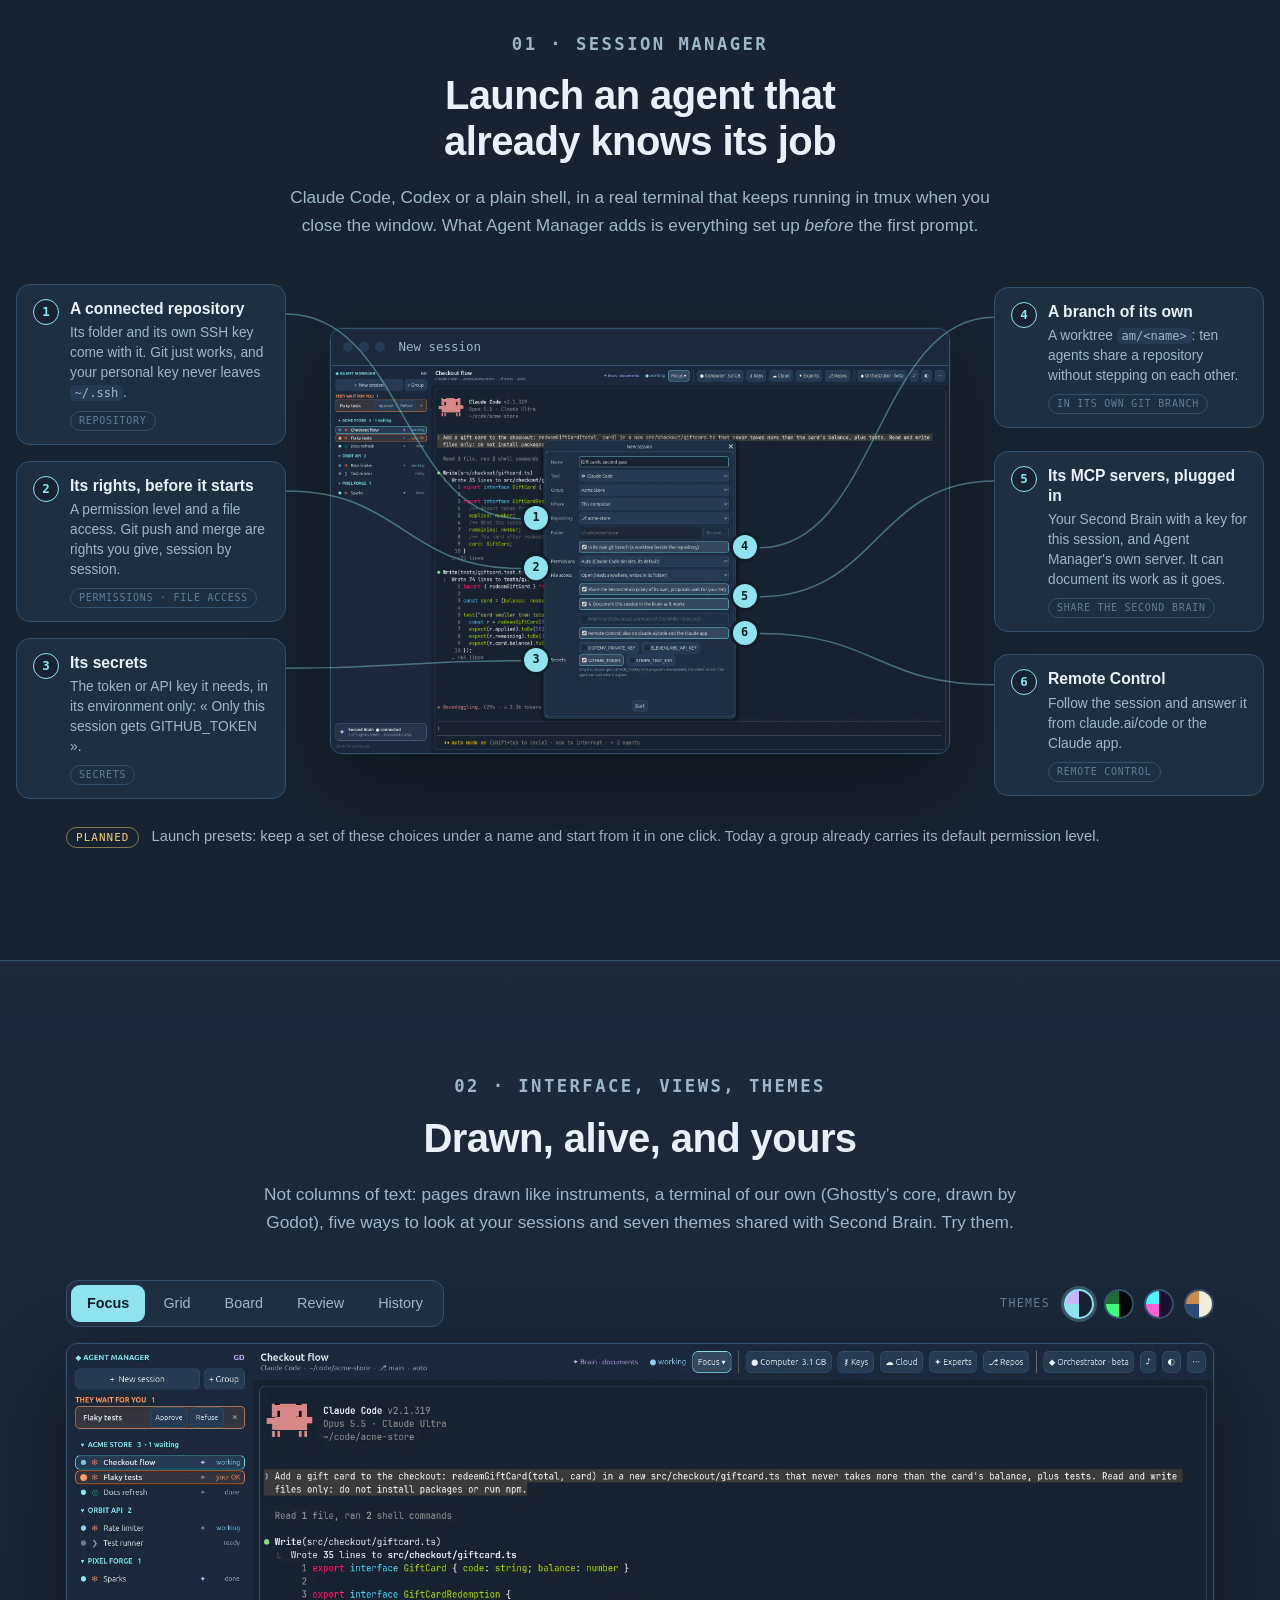
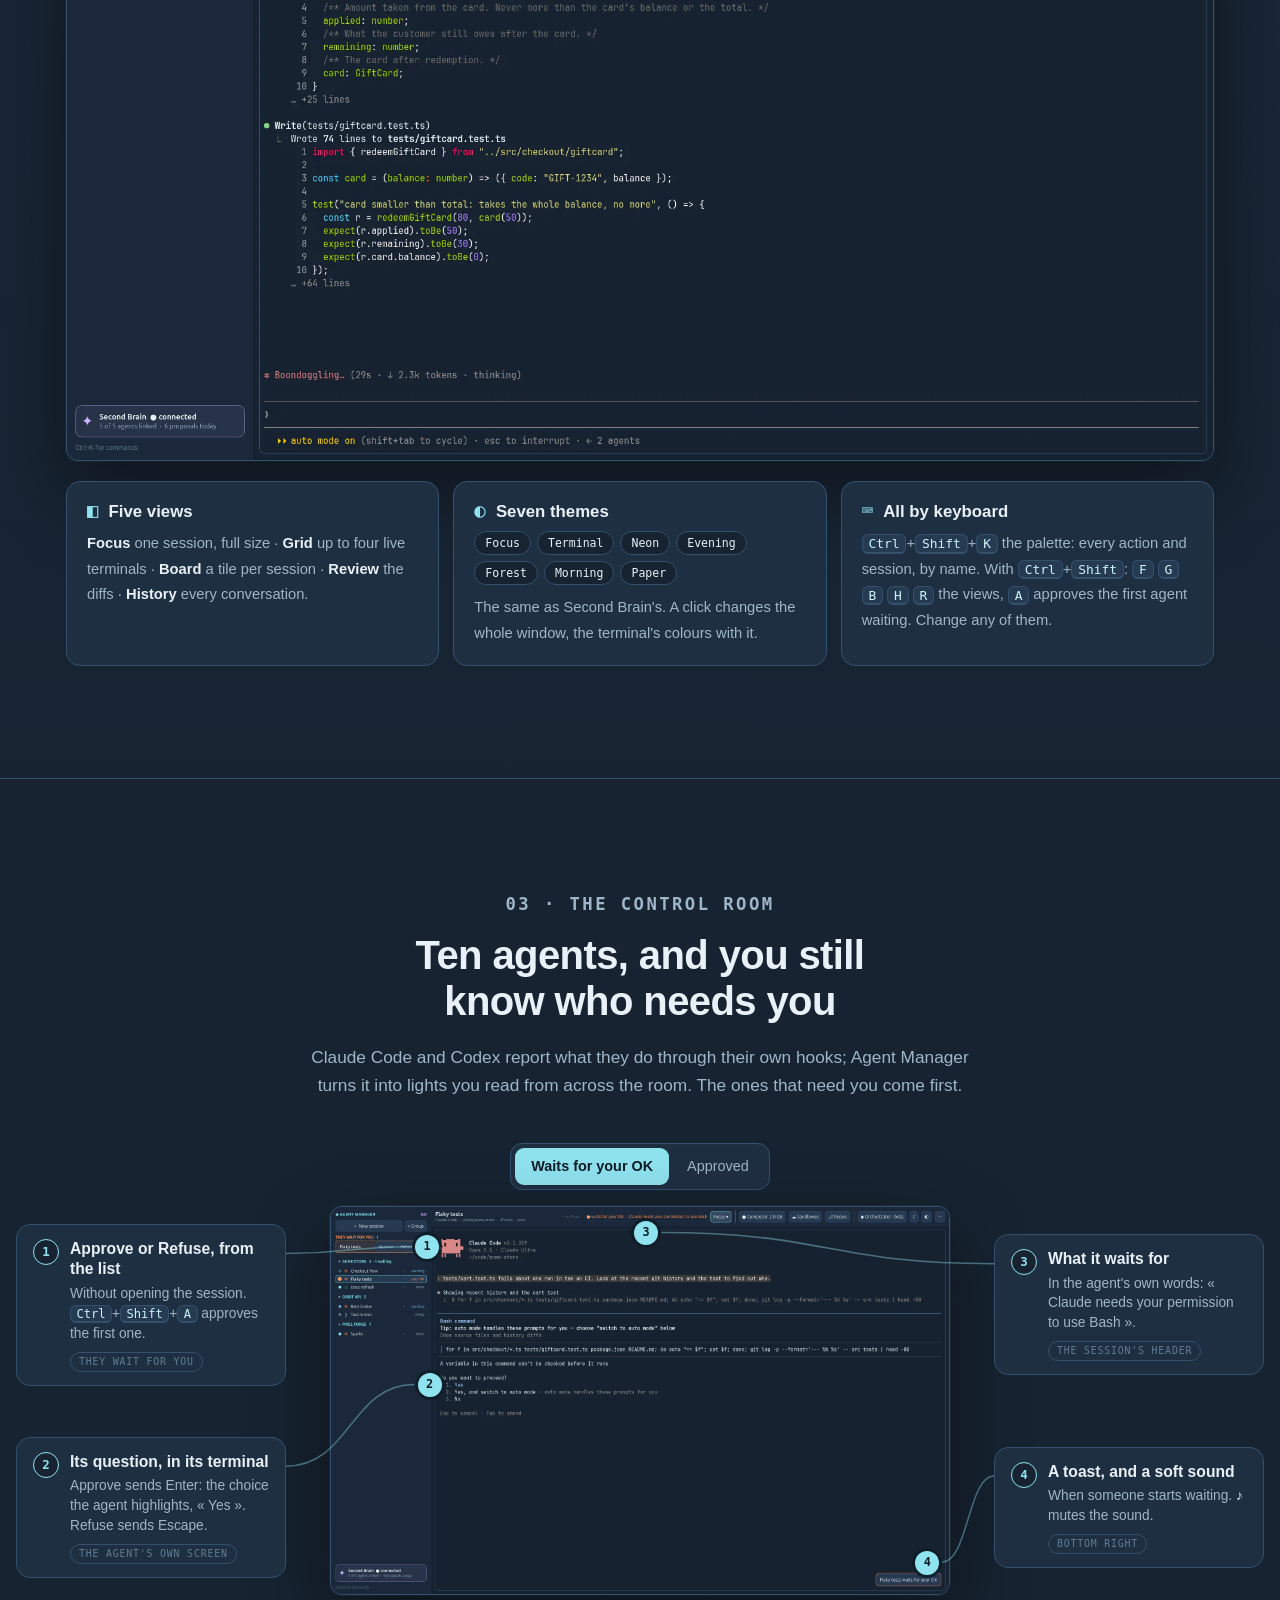
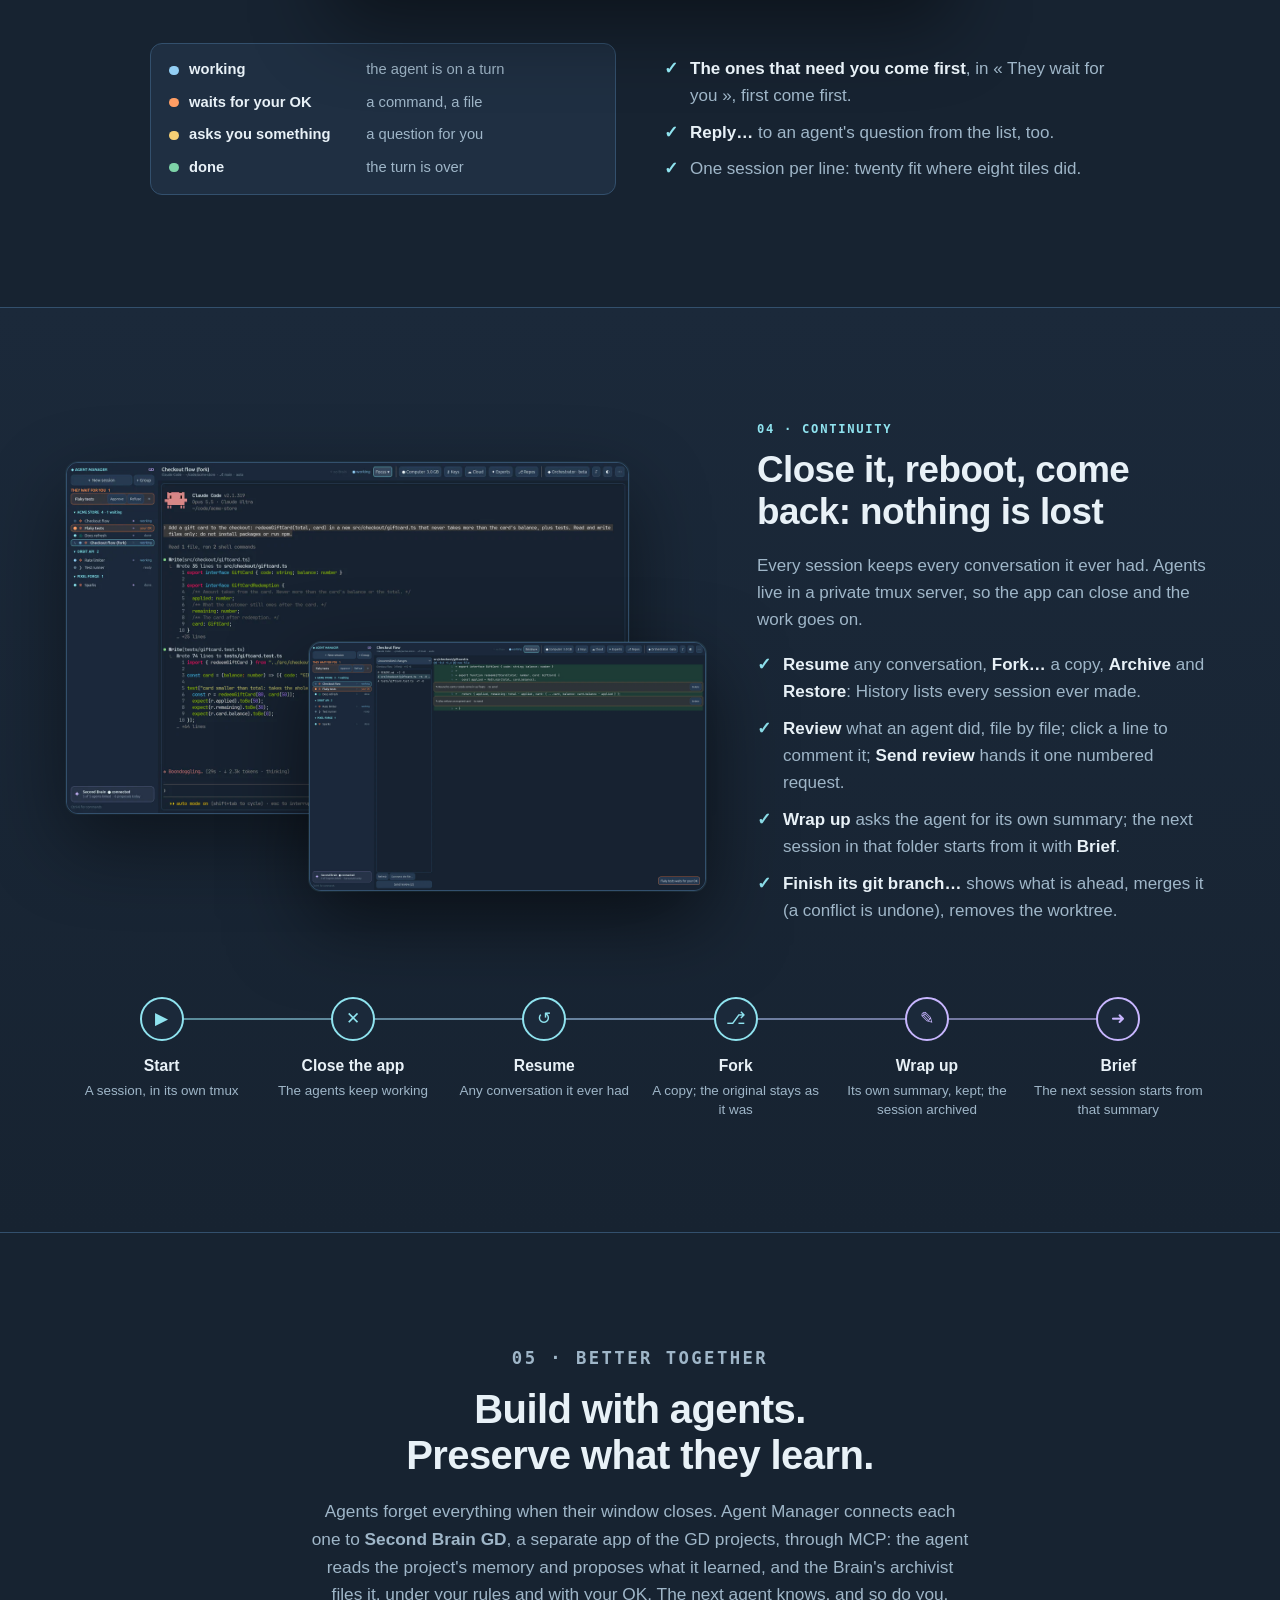
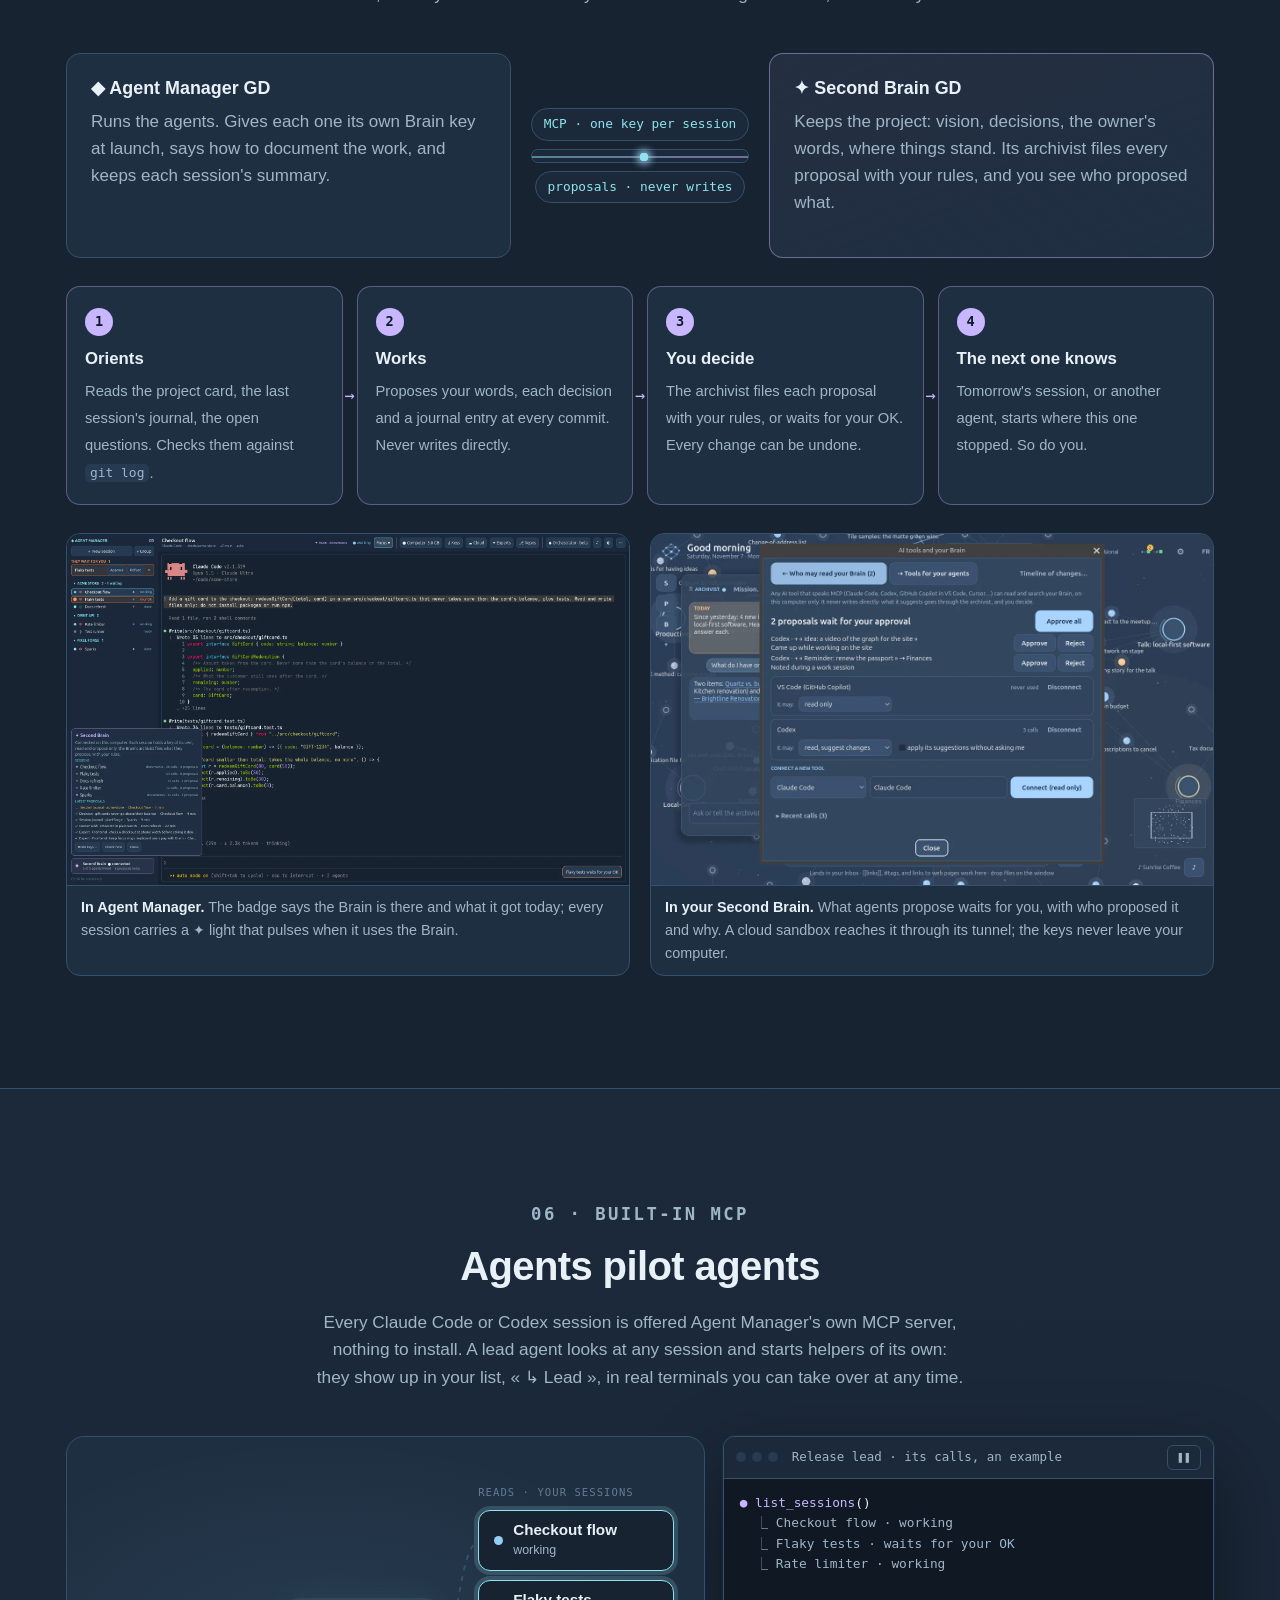
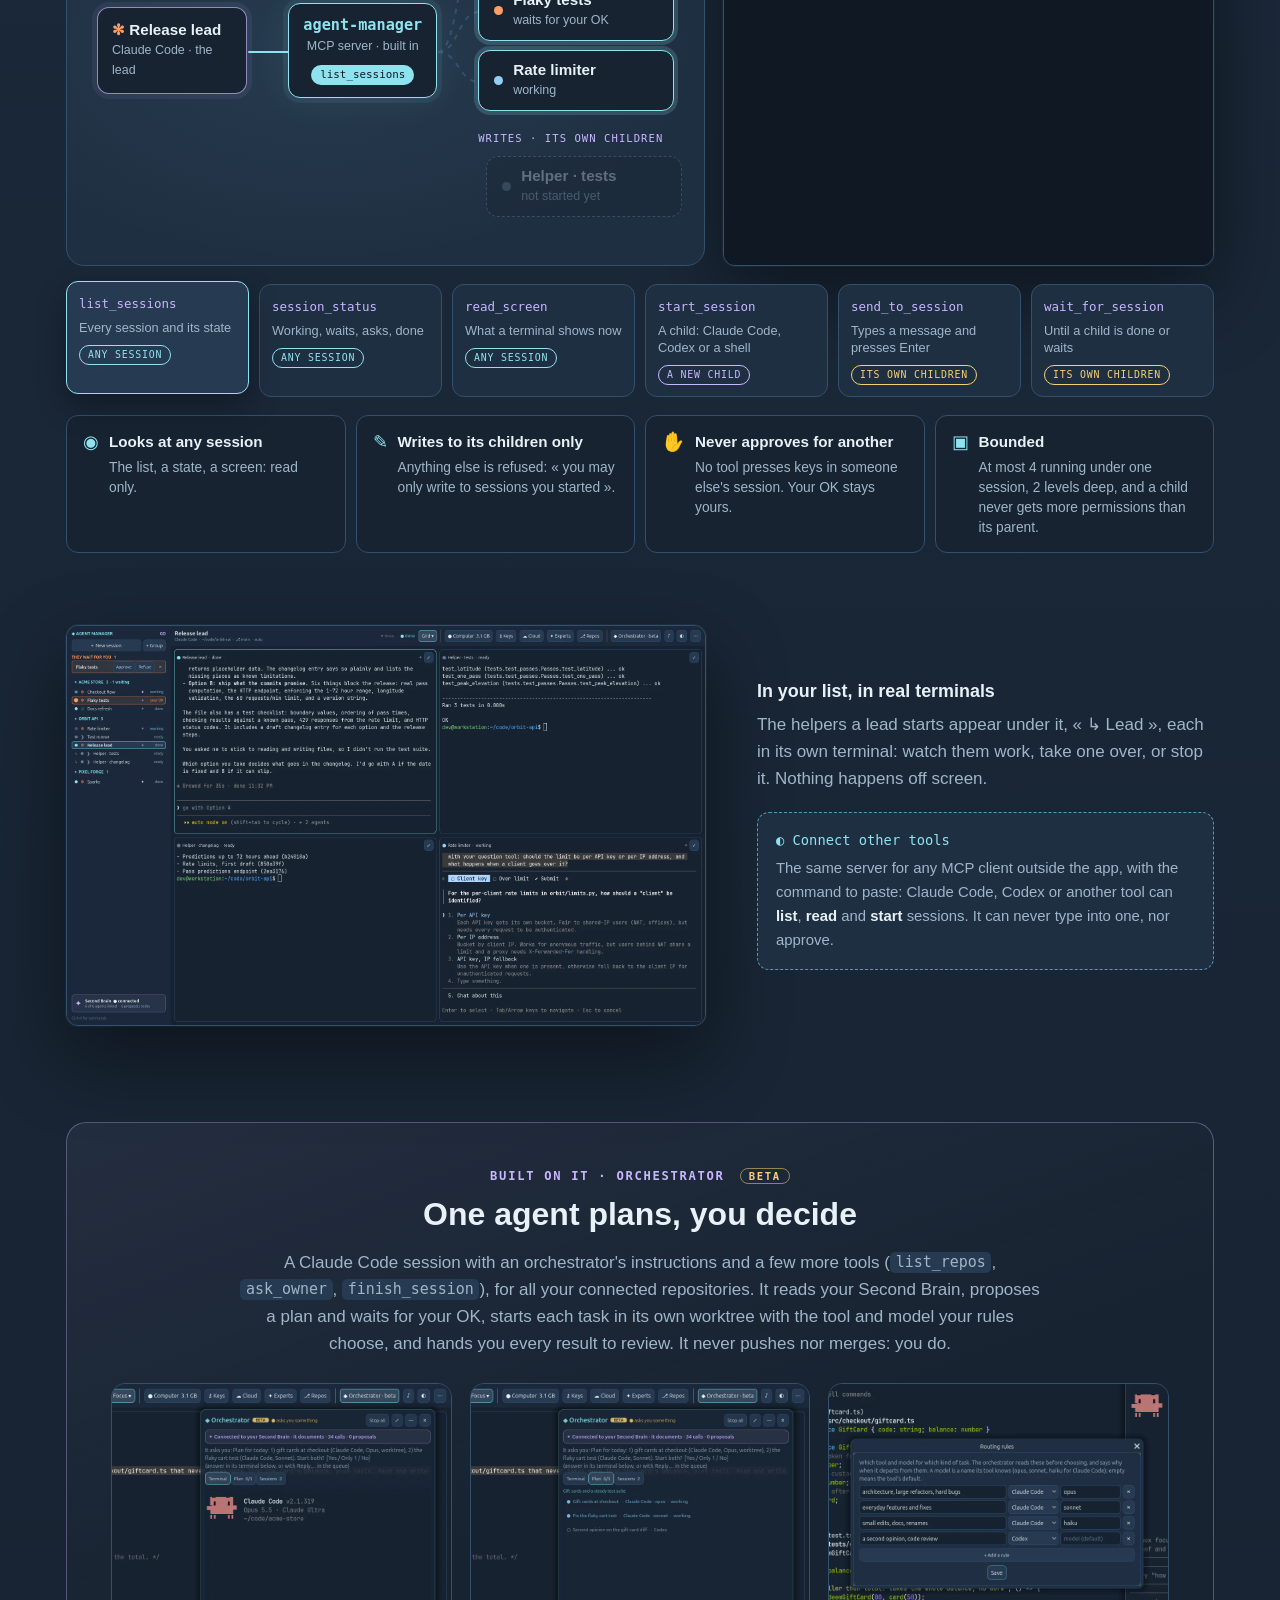
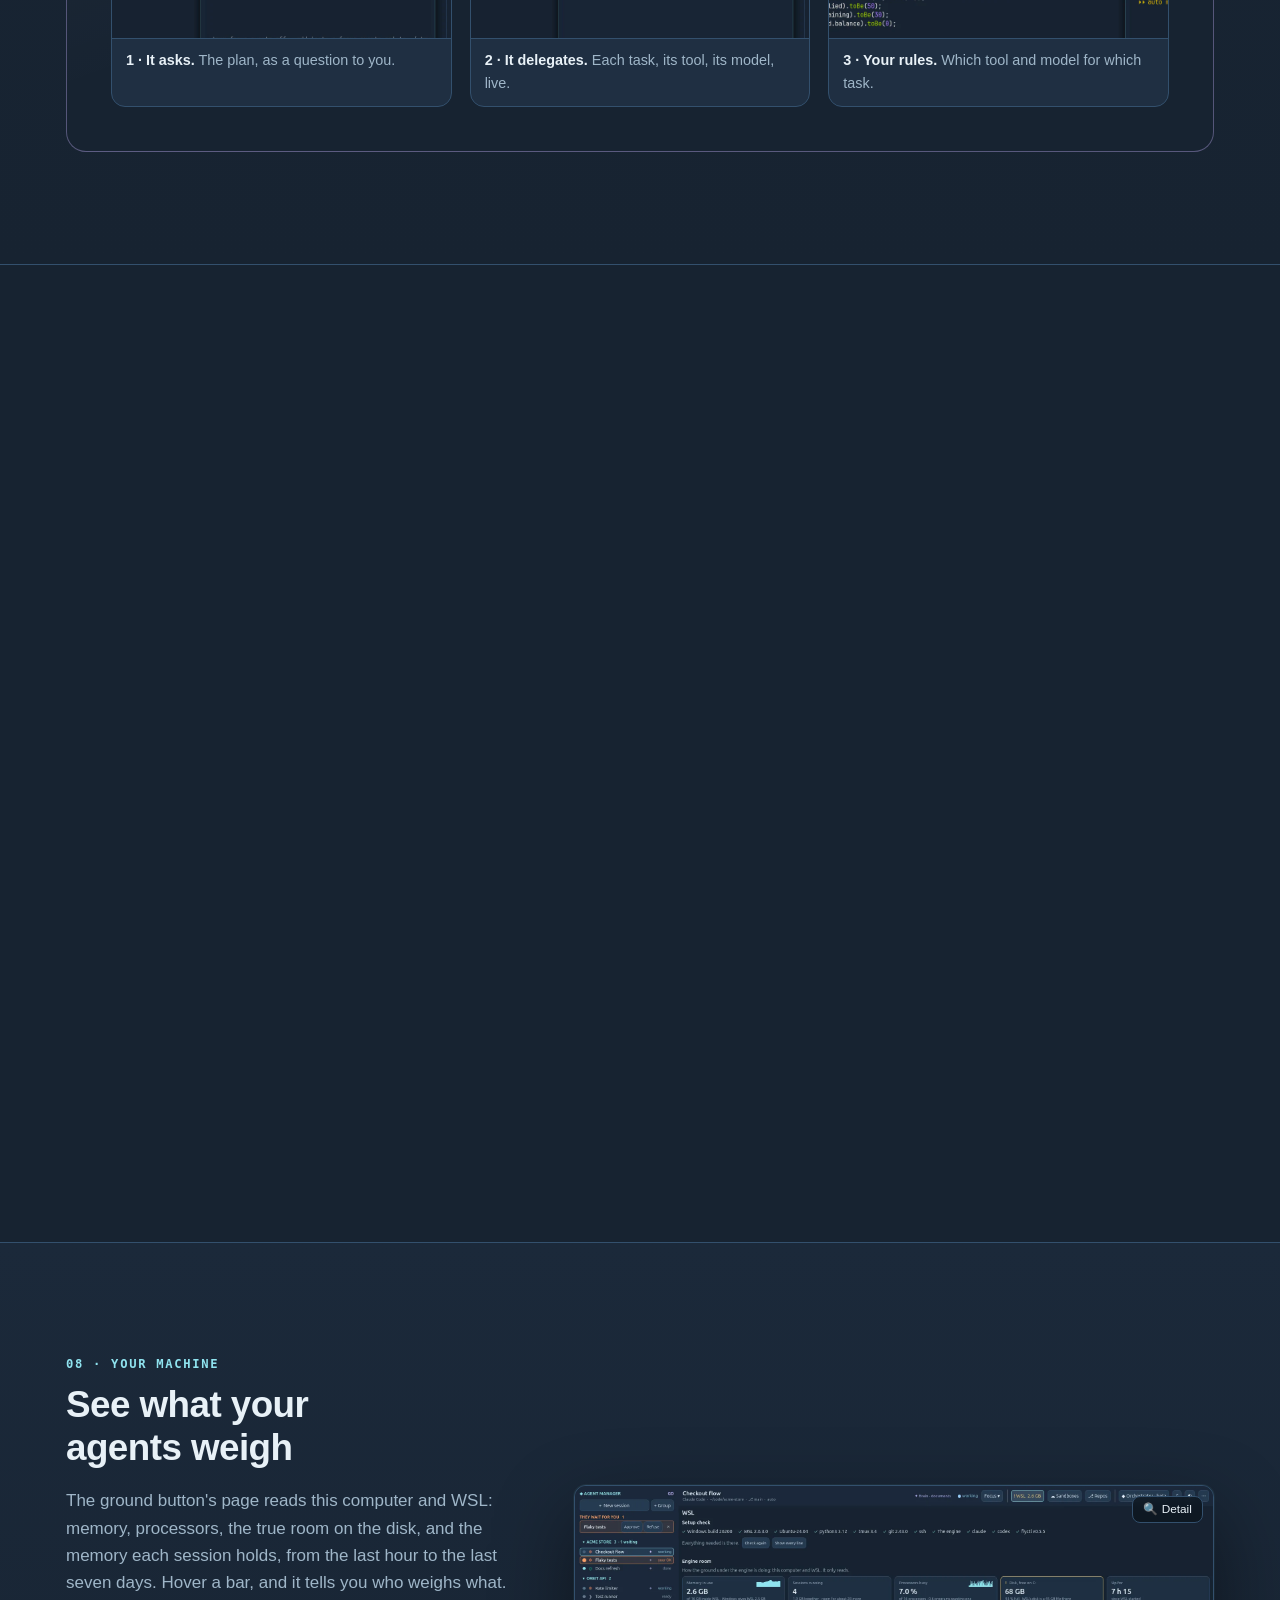
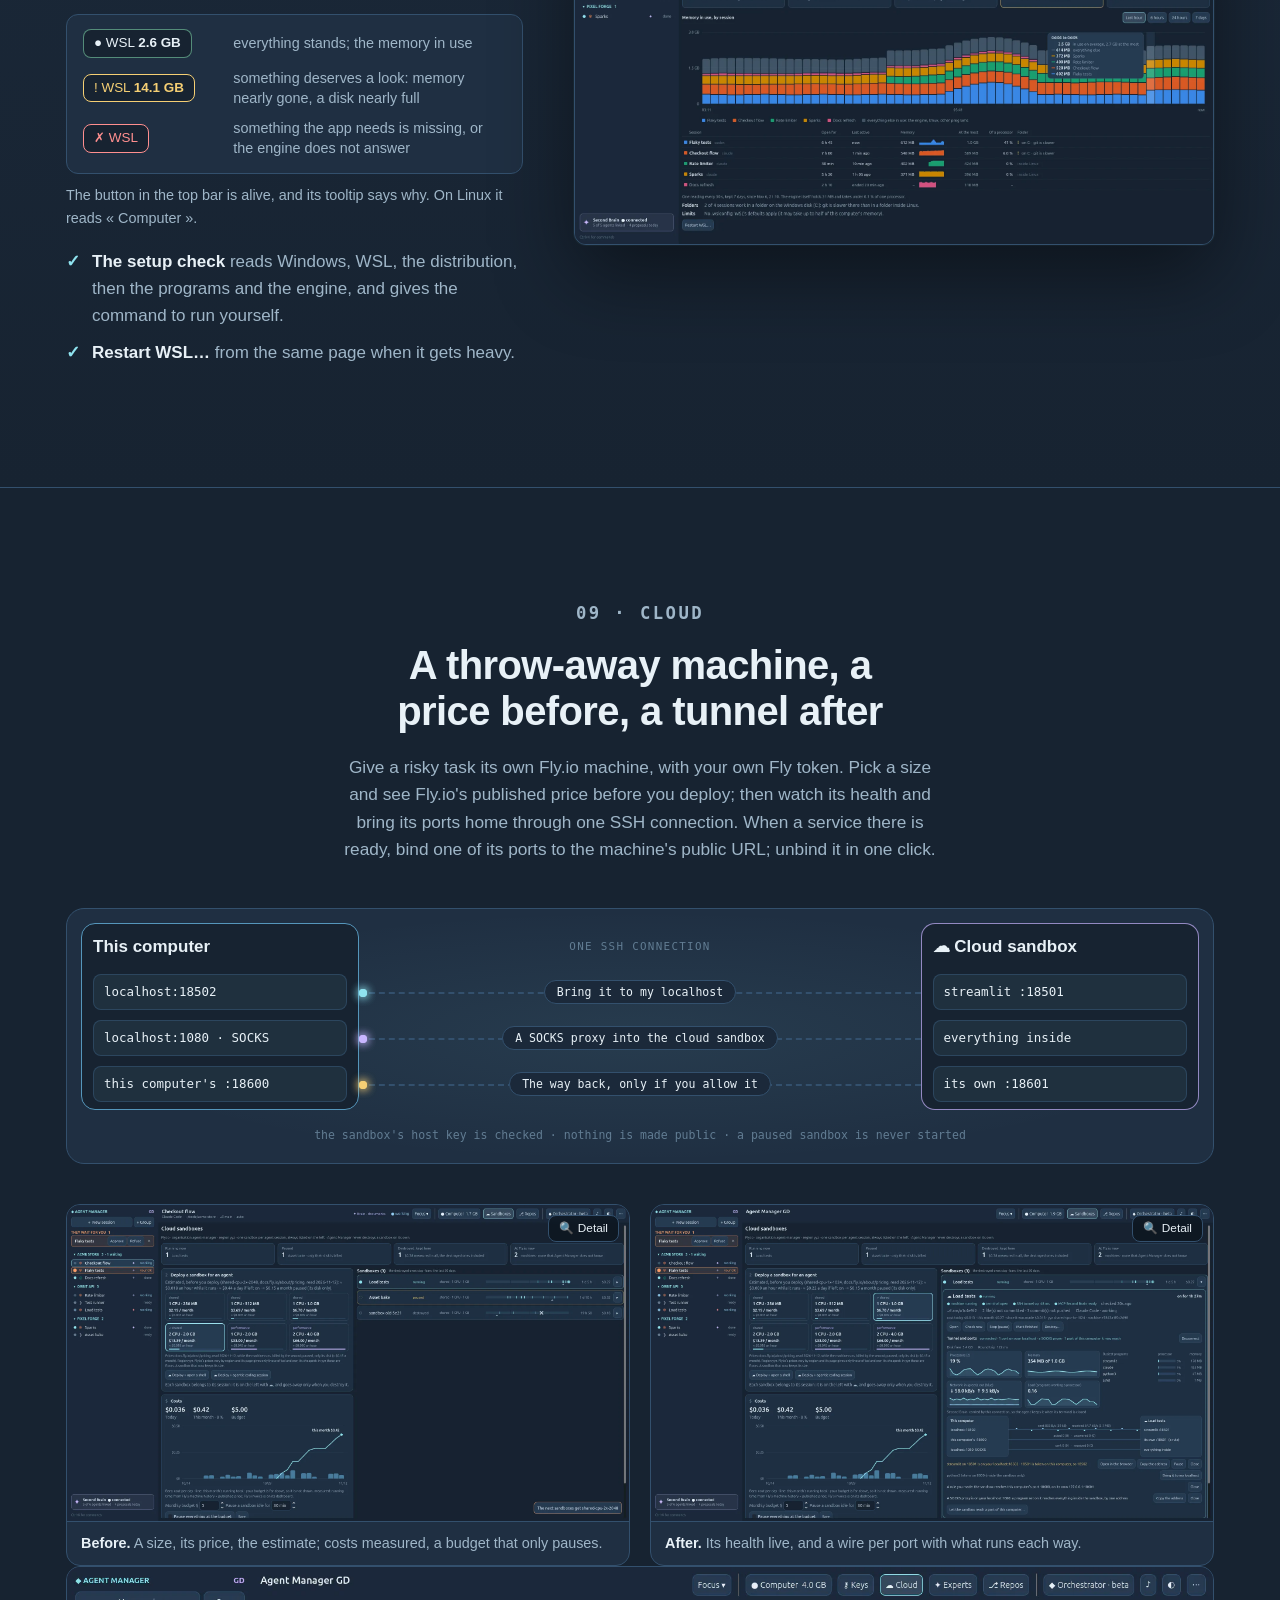
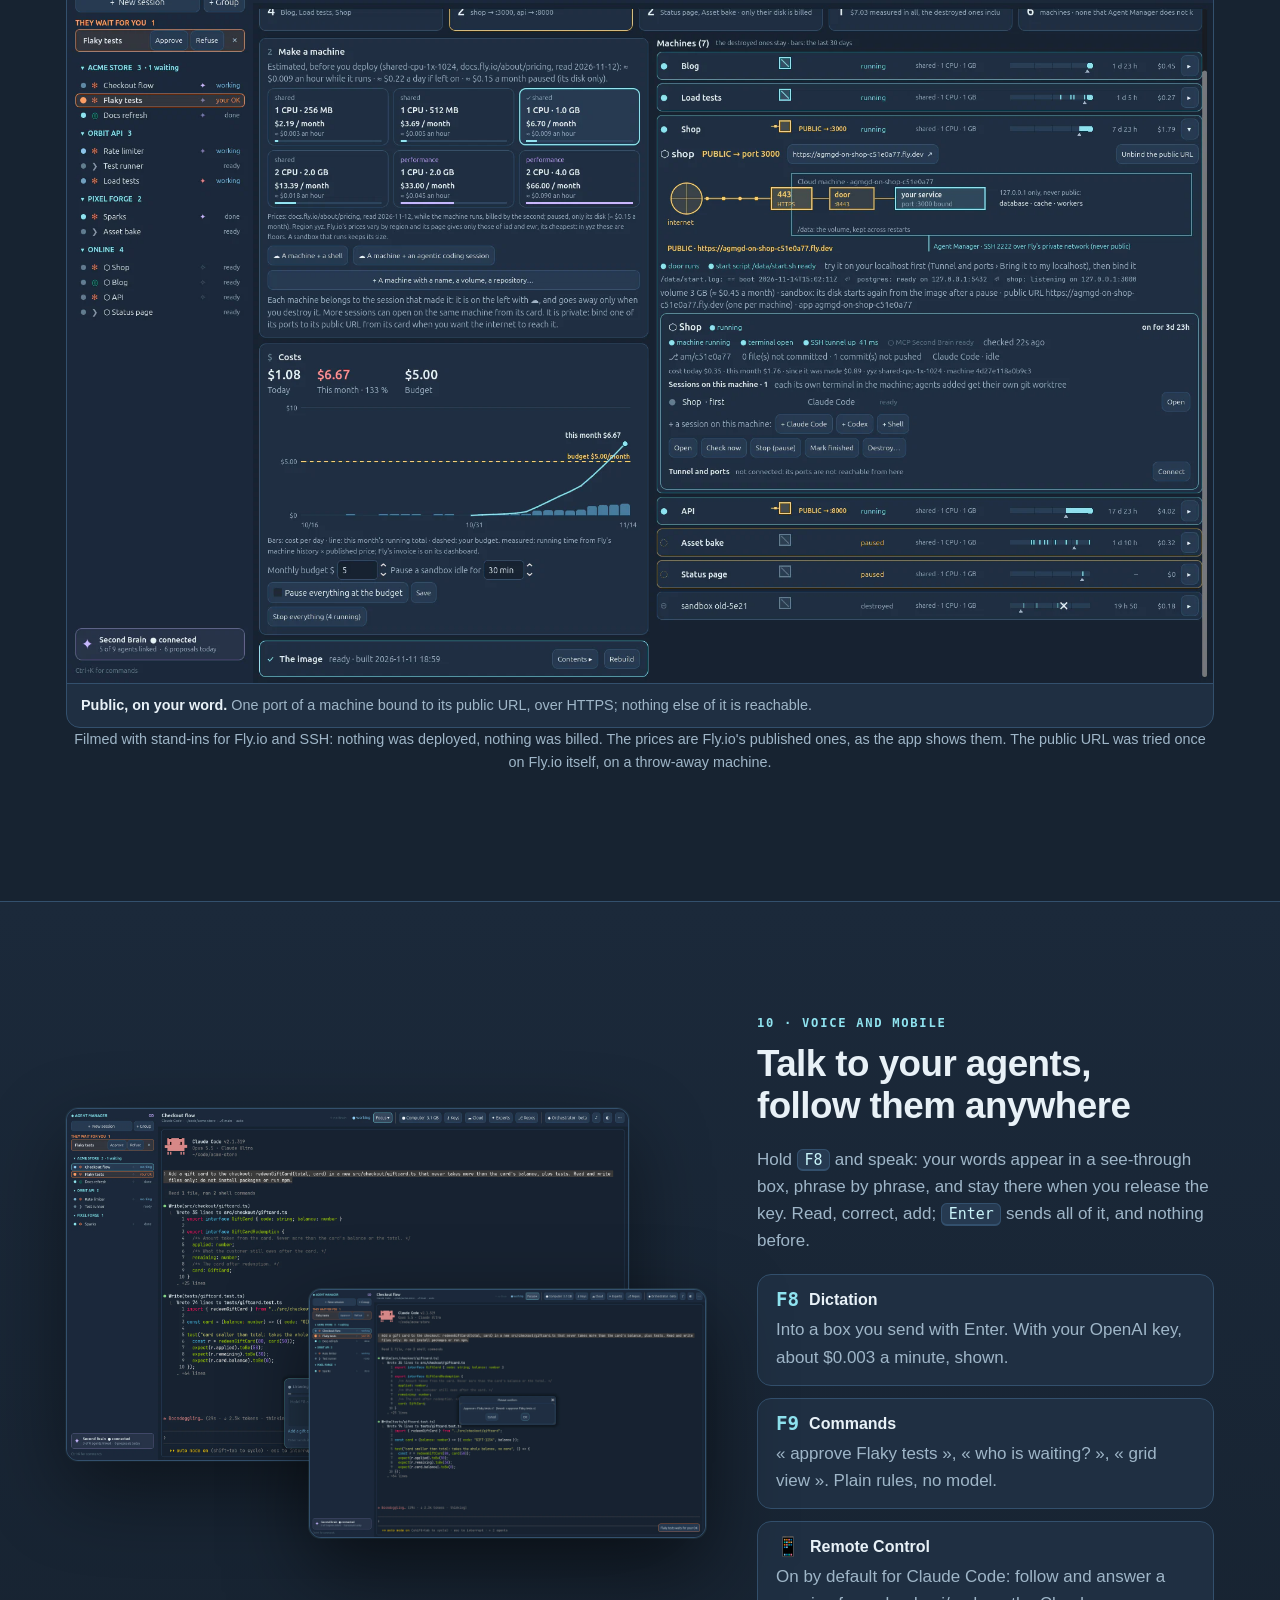
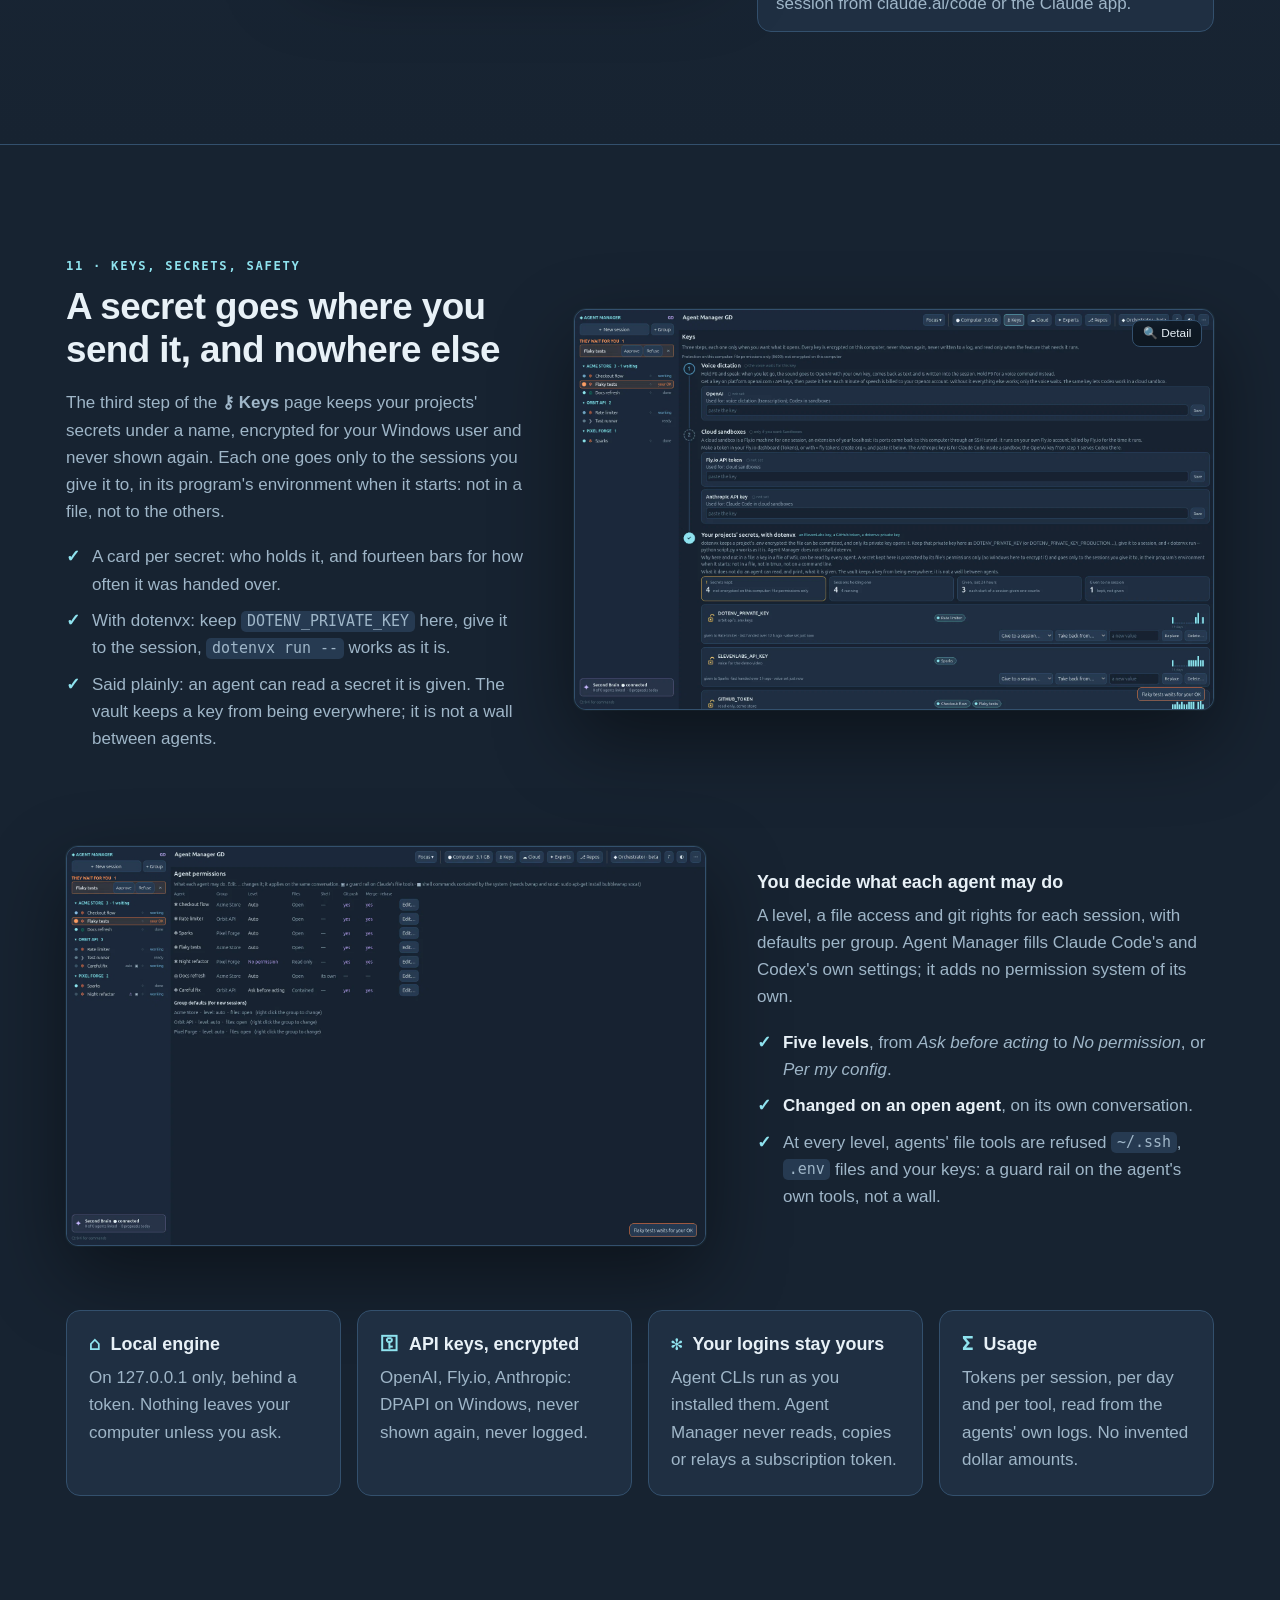
==== commit 509c2948: "Loop 49a: your MCP servers: an MCP prompt as first message is typed once Claude Code is ready (on it" ====
--- a/public/index.html
+++ b/public/index.html
@@ -712,6 +712,7 @@
           </div>
           <div class="loop-list collapsed">
             <article class="loop ph-site" data-phase="site" data-loop="Site"><p class="loop-tag">Website · Nov 2026</p><h3>A 30-second film, and this page</h3><p>The real app filmed on a private virtual display, cut and narrated; this home page rebuilt around it, one section per feature with new screenshots, and this line of loops that scales.</p></article>
+            <article class="loop ph-brain" data-phase="brain" data-loop="49a"><p class="loop-tag"><span class="when">Loop 49a</span> · Brain &amp; agents</p><h3>Your MCP servers, ticked per session</h3><p>⌁ MCP holds the MCP servers you add, by address or by command. Test shows what each offers; tick one in New session, or give it to every agent session, and the agent starts with it connected, even on the server's own prompt as its first message.</p></article>
             <article class="loop ph-cloud" data-phase="cloud" data-loop="48"><p class="loop-tag"><span class="when">Loop 48</span> · Cloud</p><h3>One Cloud page, a public URL per machine</h3><p>Sandboxes and Online machines are one page, ☁ Cloud. Every new machine has its own Fly.io app and a door: « Bind to a public URL » beside « Bring it to my localhost » makes one of its ports public over HTTPS, live, without a restart; Unbind closes it.</p></article>
             <article class="loop ph-cloud" data-phase="cloud" data-loop="47"><p class="loop-tag"><span class="when">Loop 47</span> · Cloud</p><h3>Online, one service per line</h3><p>The Online page holds many services: four tiles for the whole, then one line each with its gate, address, port, size and cost. A click unfolds its door and everything about it.</p></article>
             <article class="loop ph-cloud" data-phase="cloud" data-loop="46"><p class="loop-tag"><span class="when">Loop 46</span> · Cloud</p><h3>Agents ask for machines</h3><p>An agent can ask for a cloud sandbox or an Online machine, drive its sessions, and ask to expose it. What costs money or faces the internet waits in « They wait for you » until you approve it.</p></article>
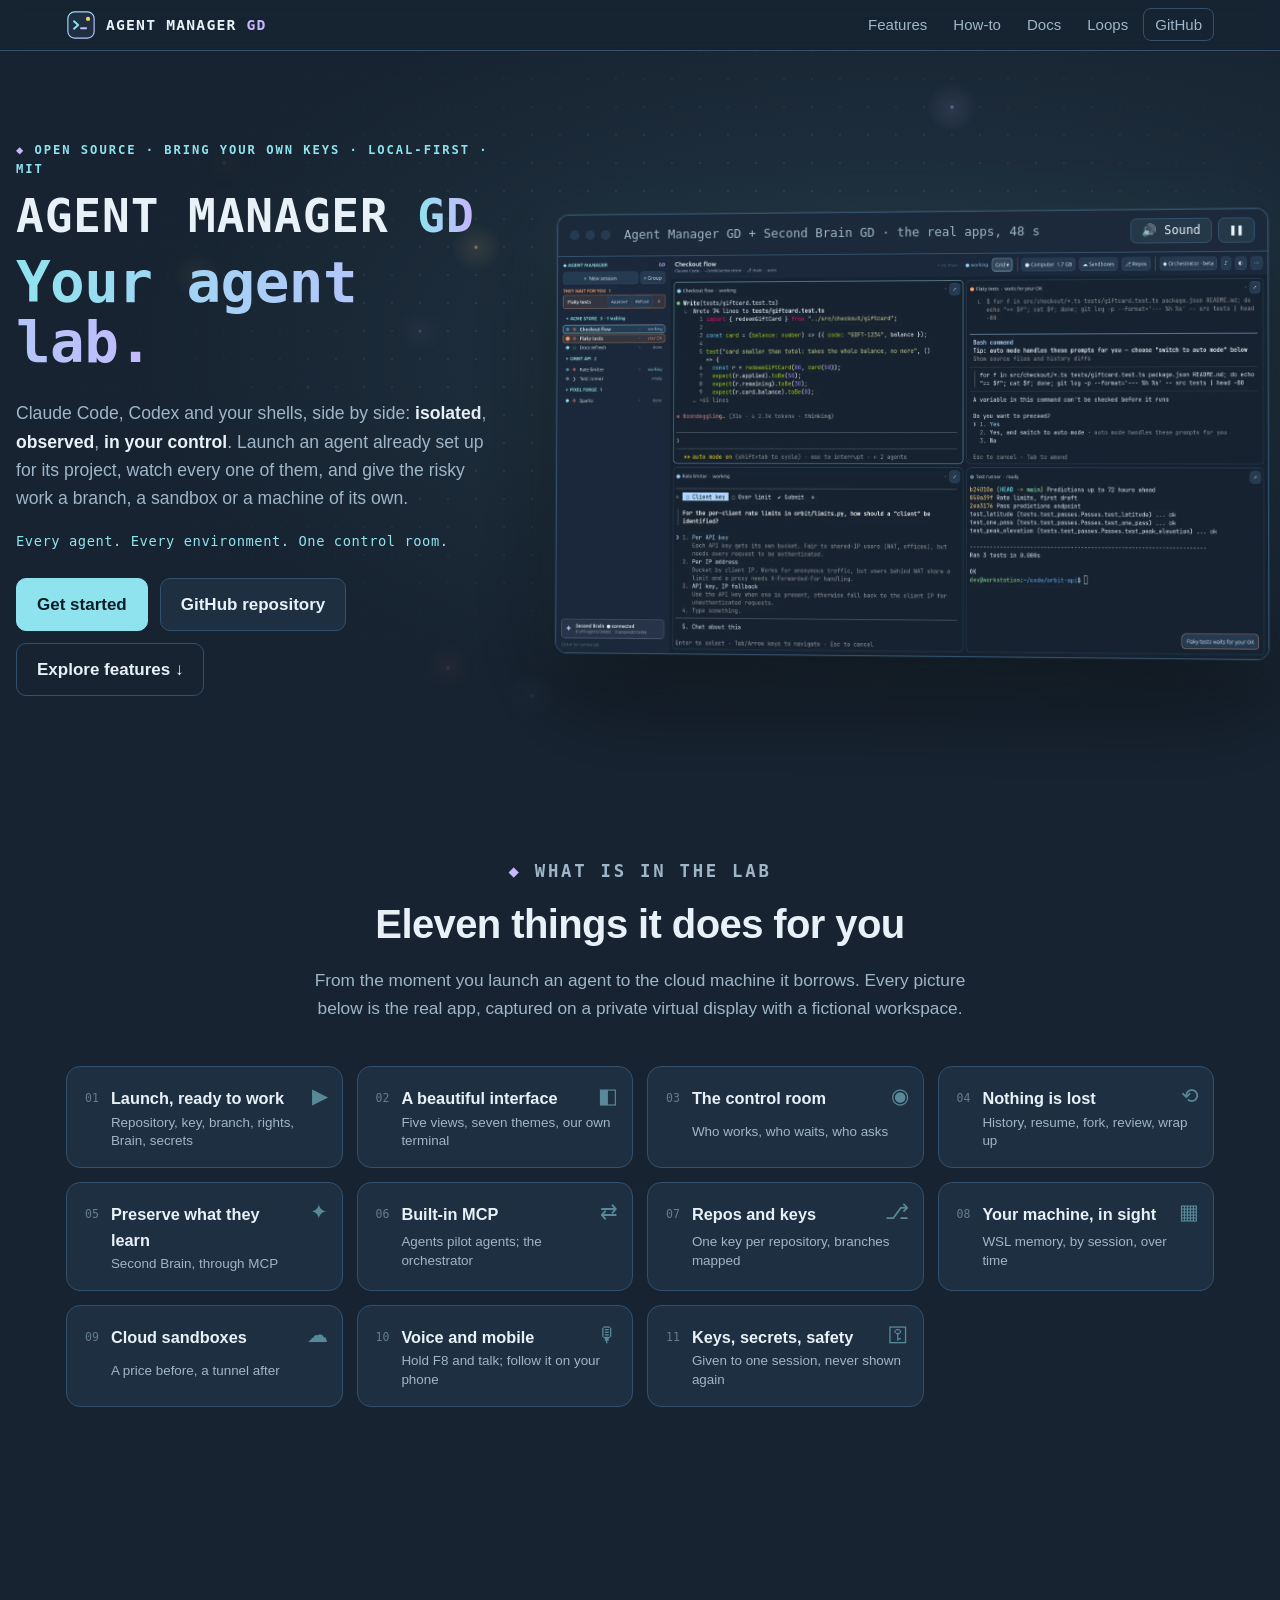
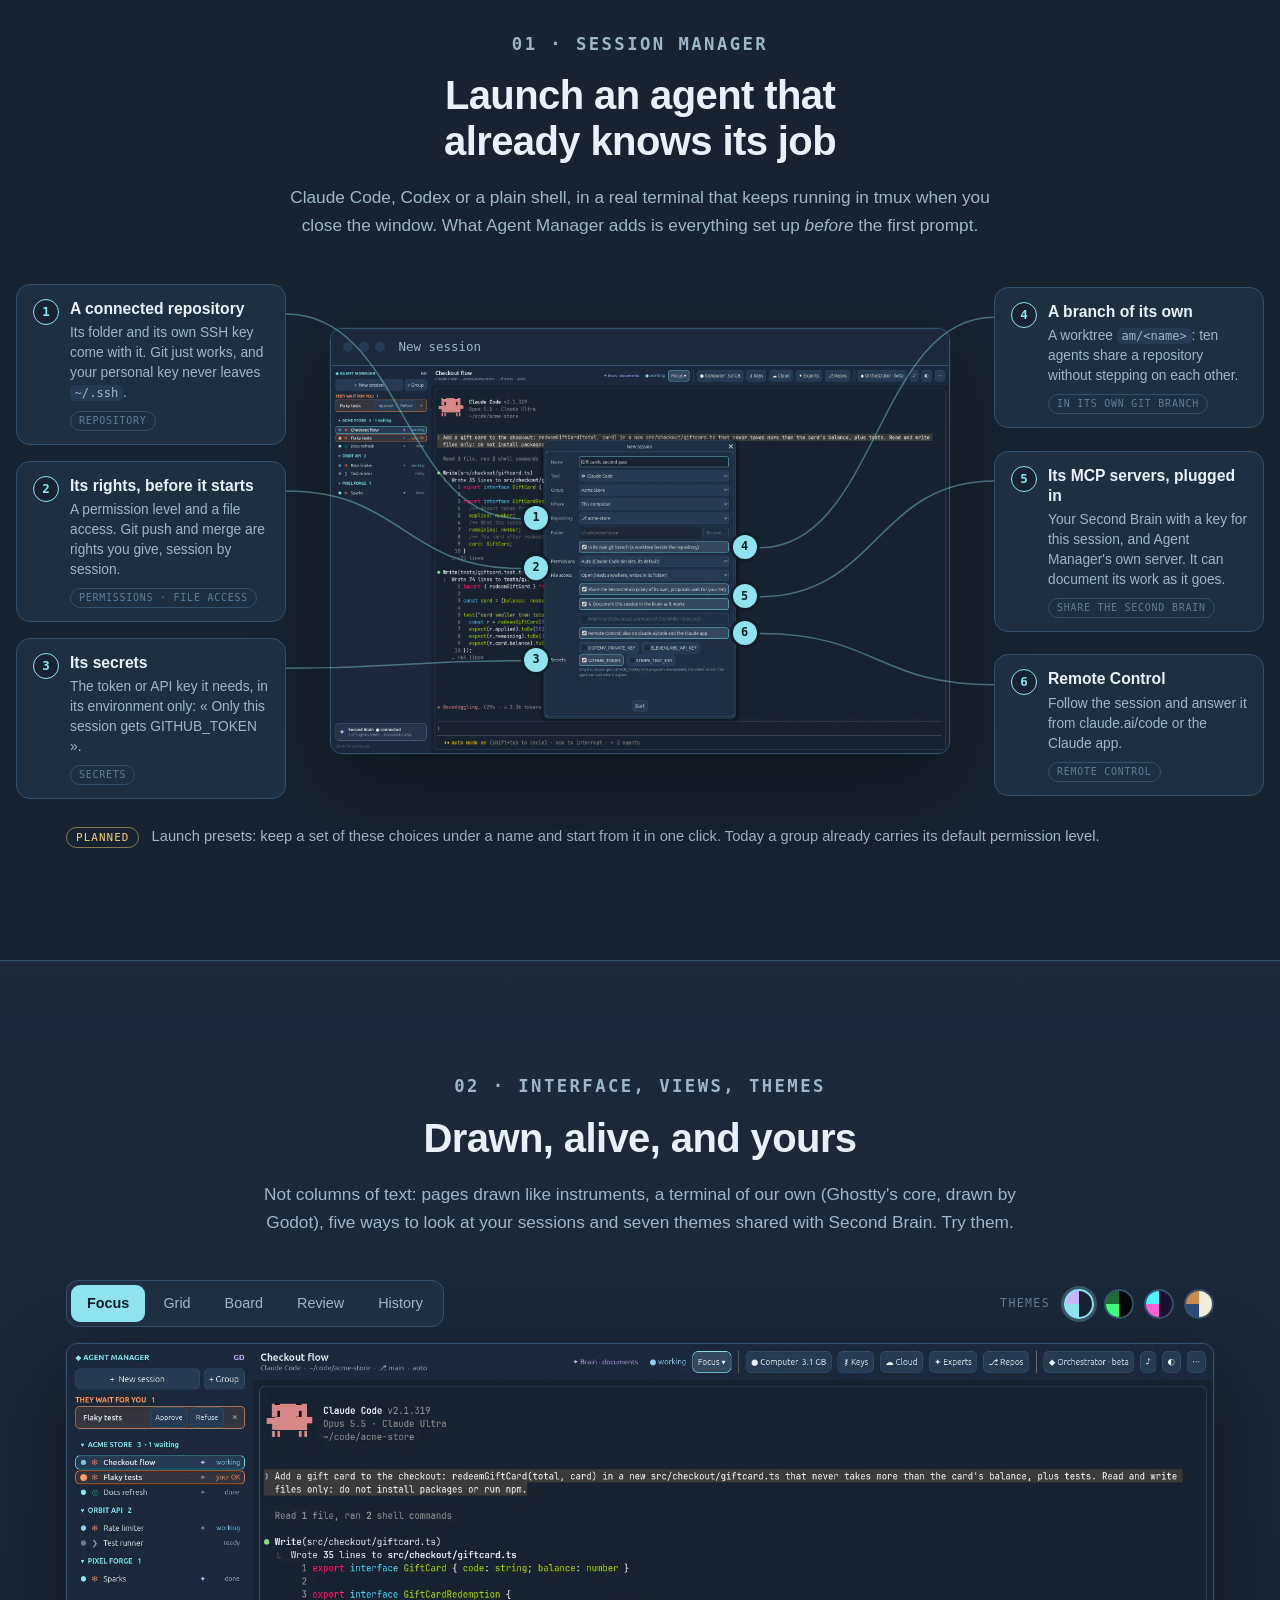
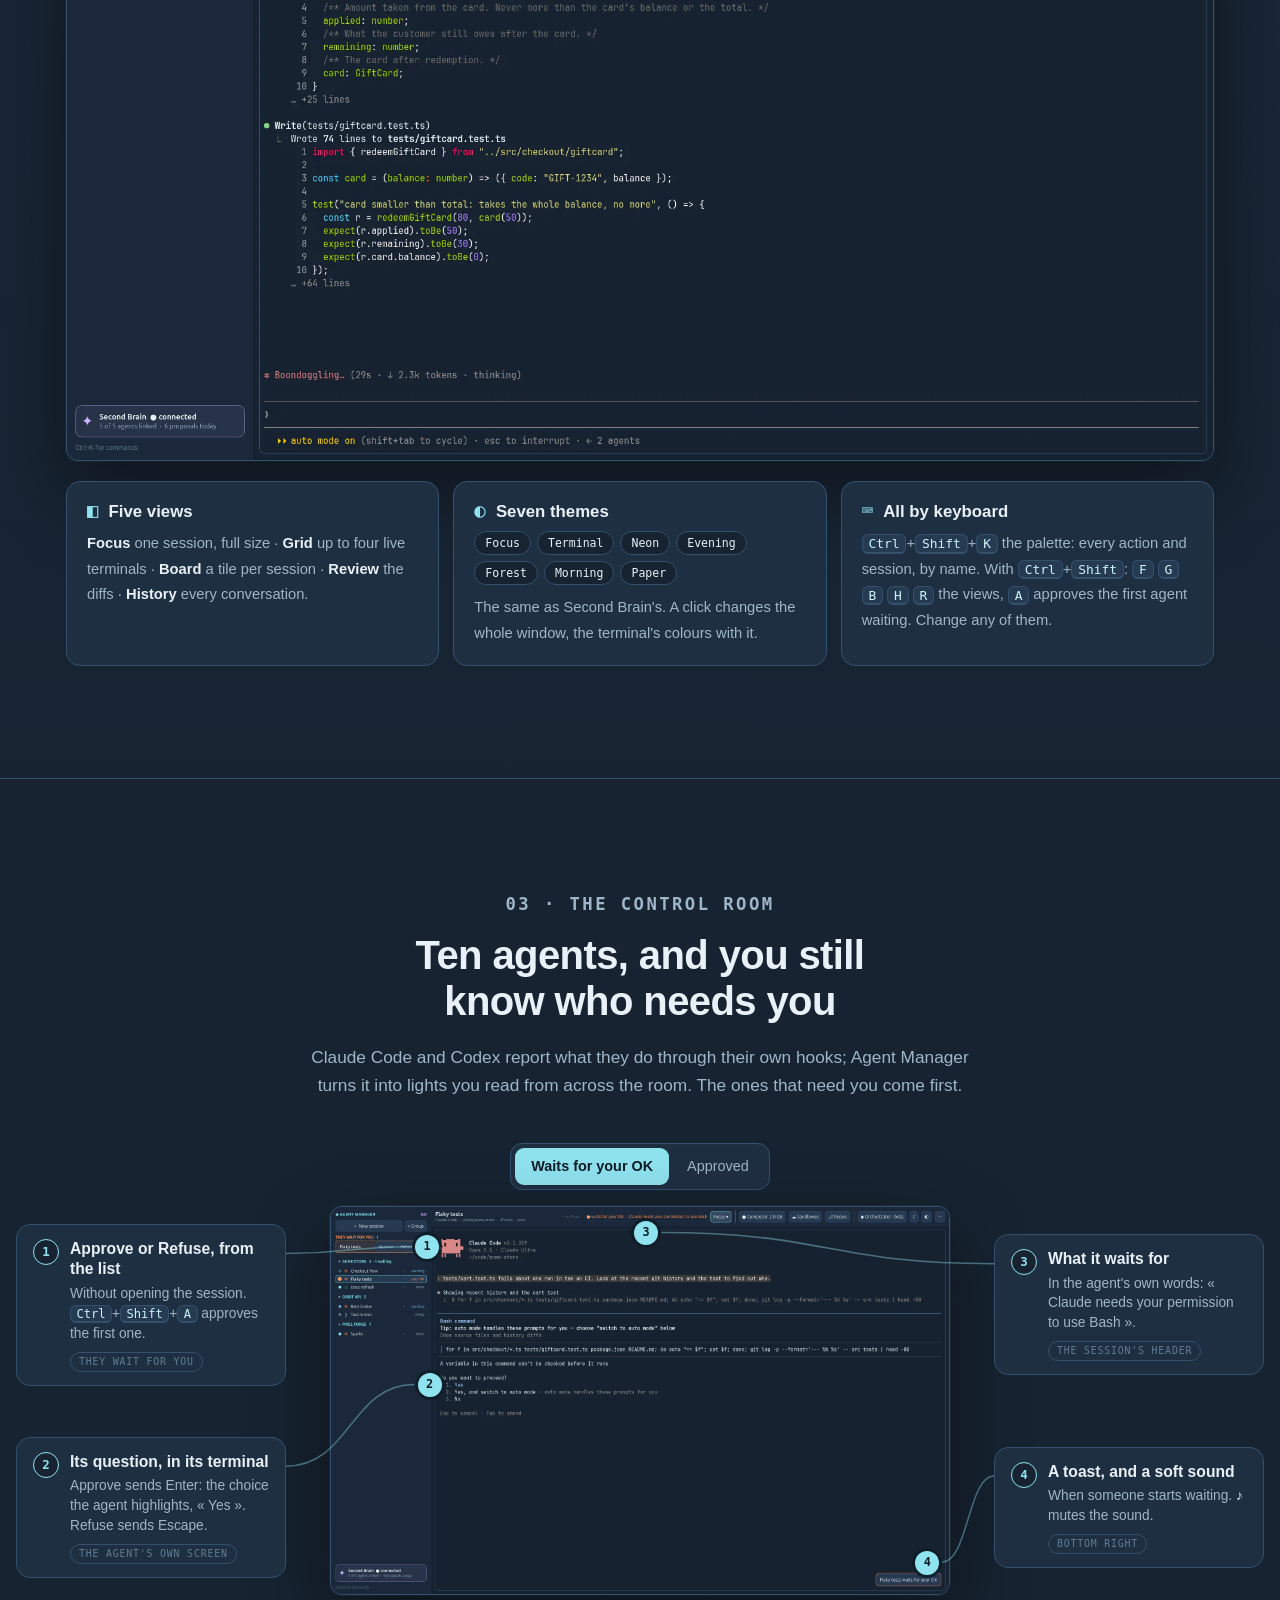
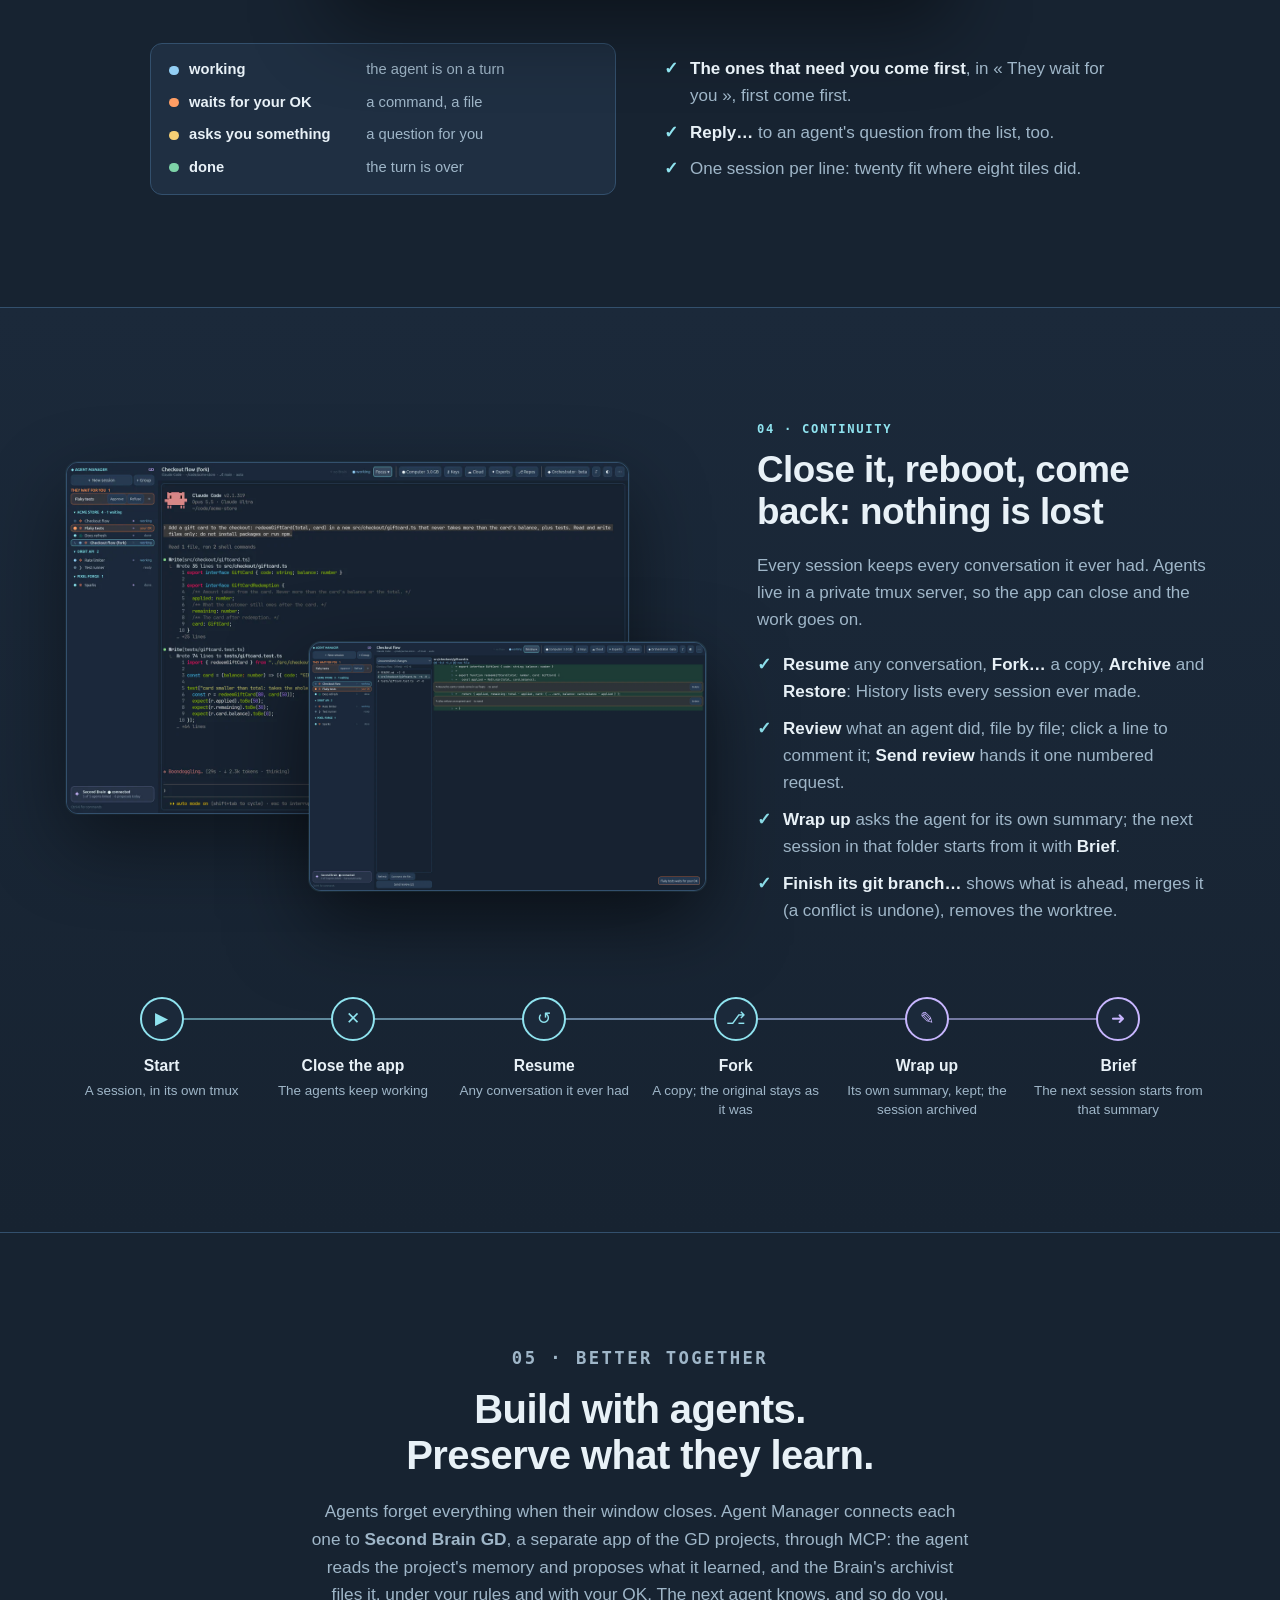
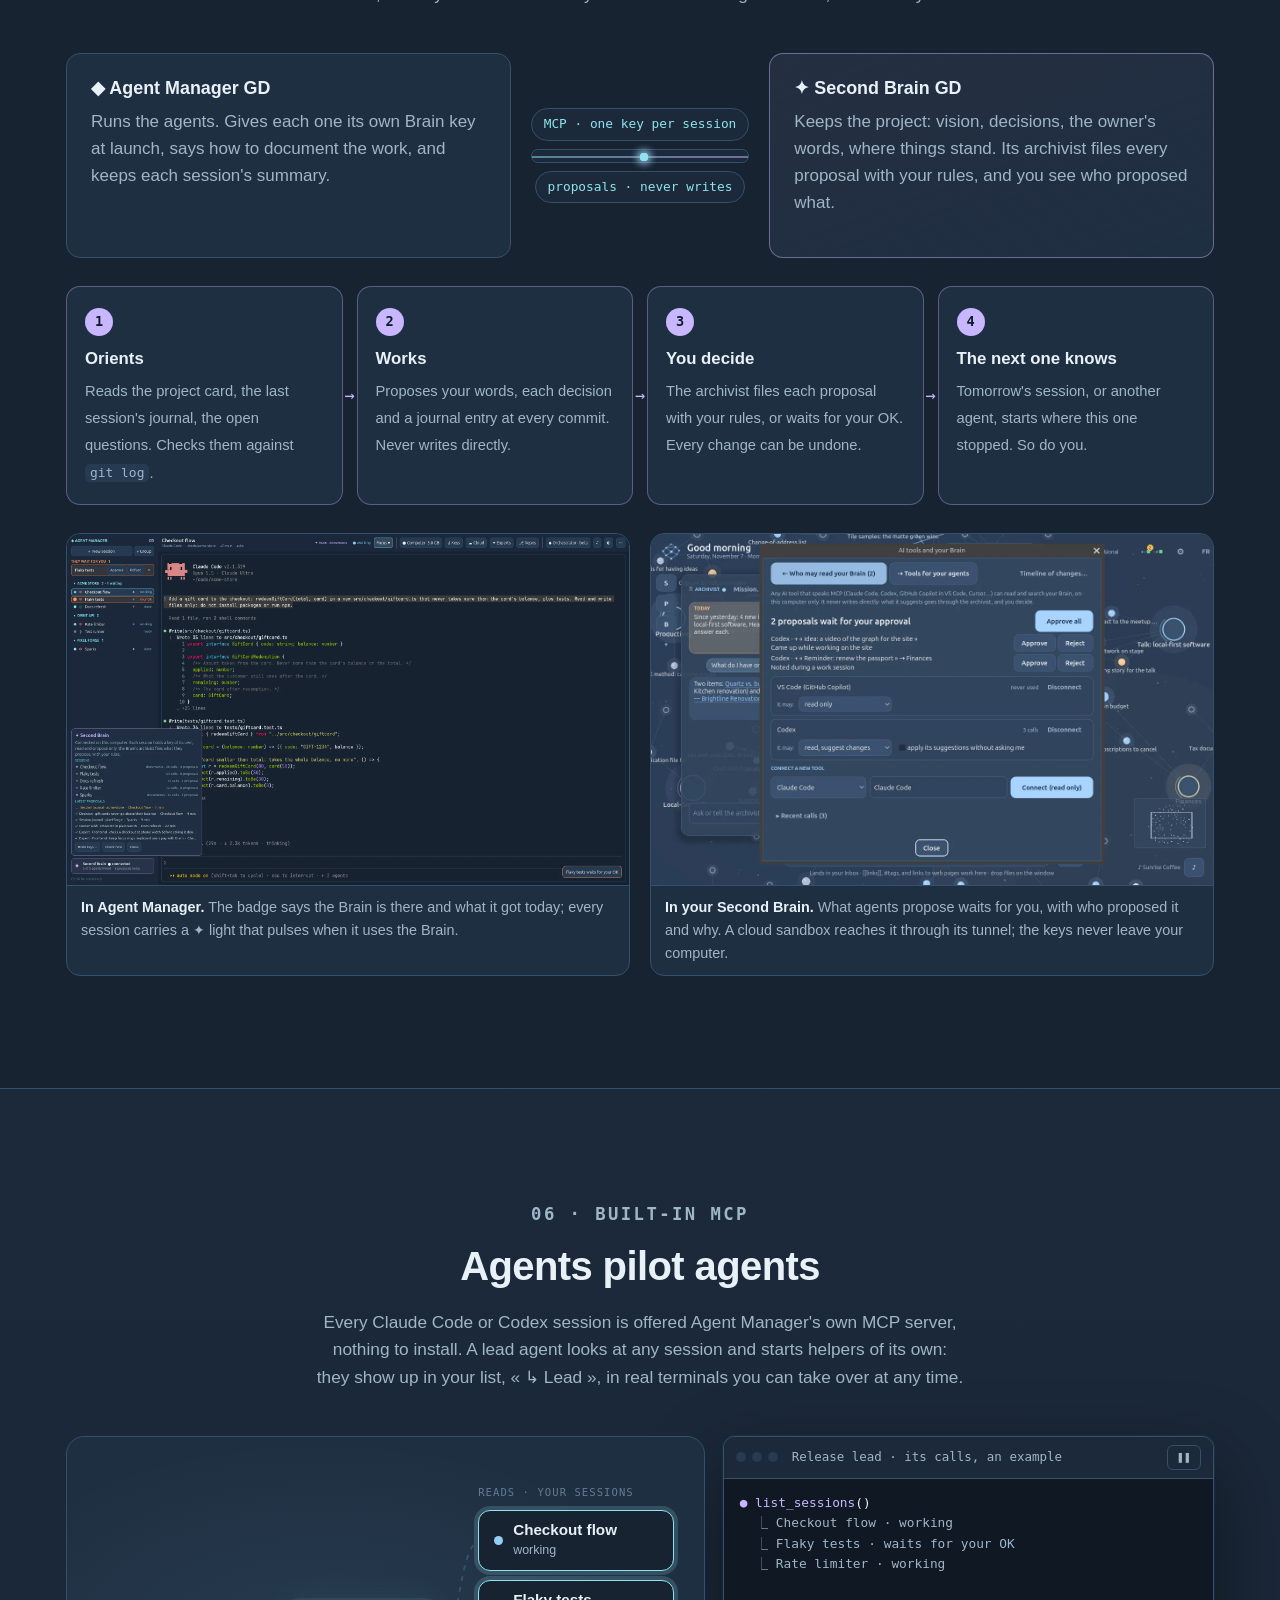
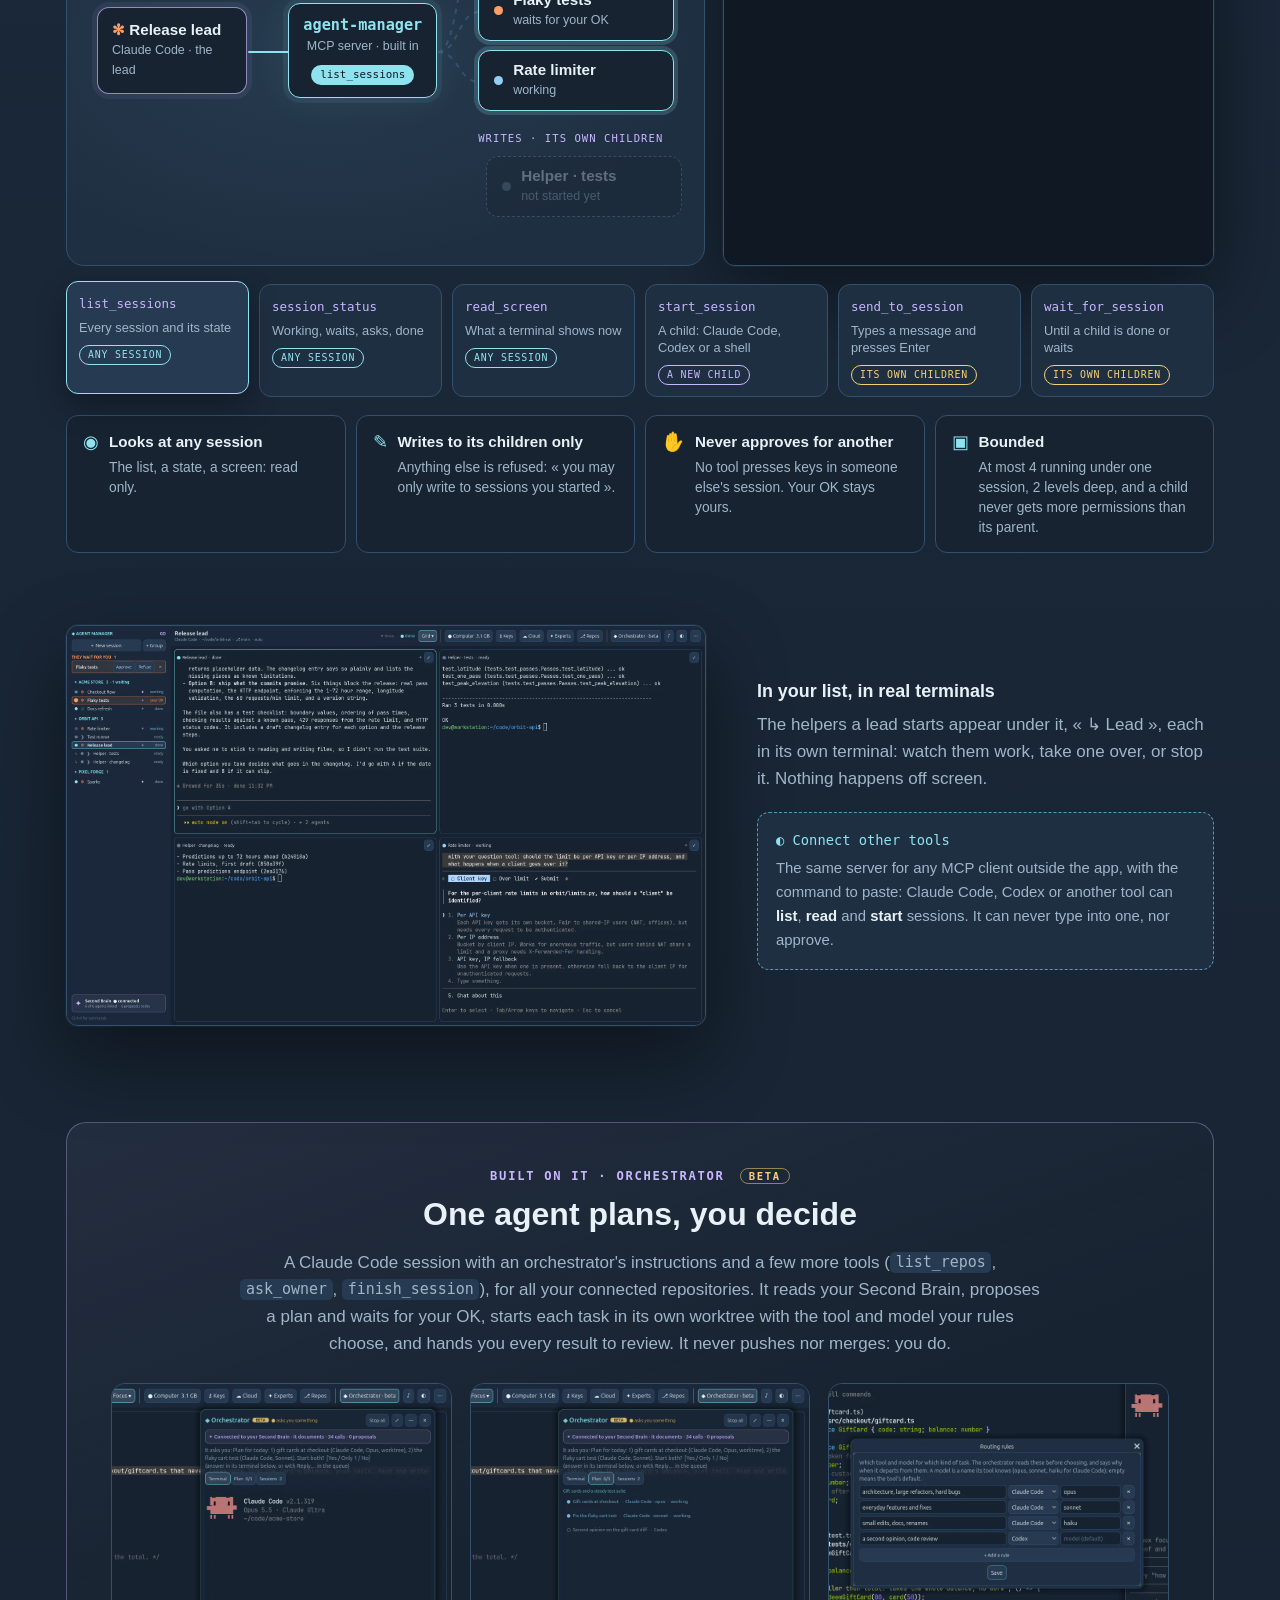
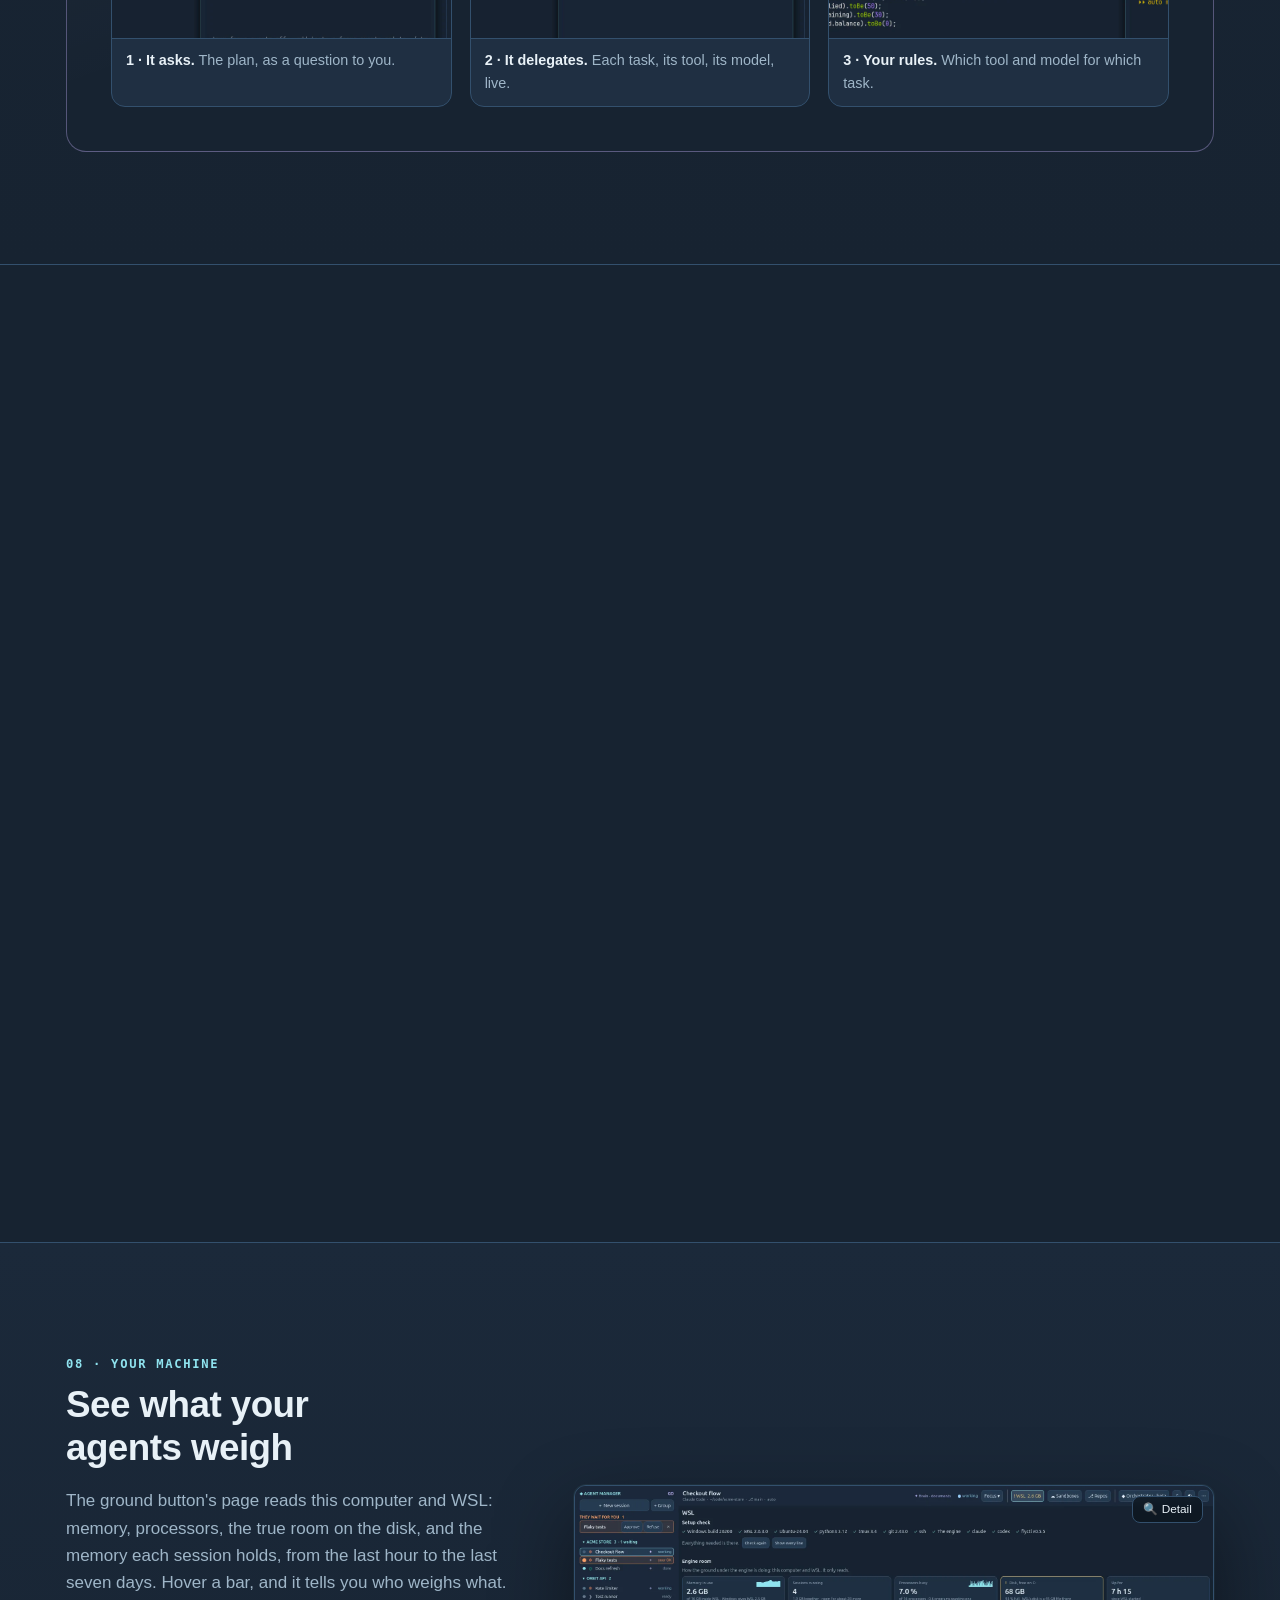
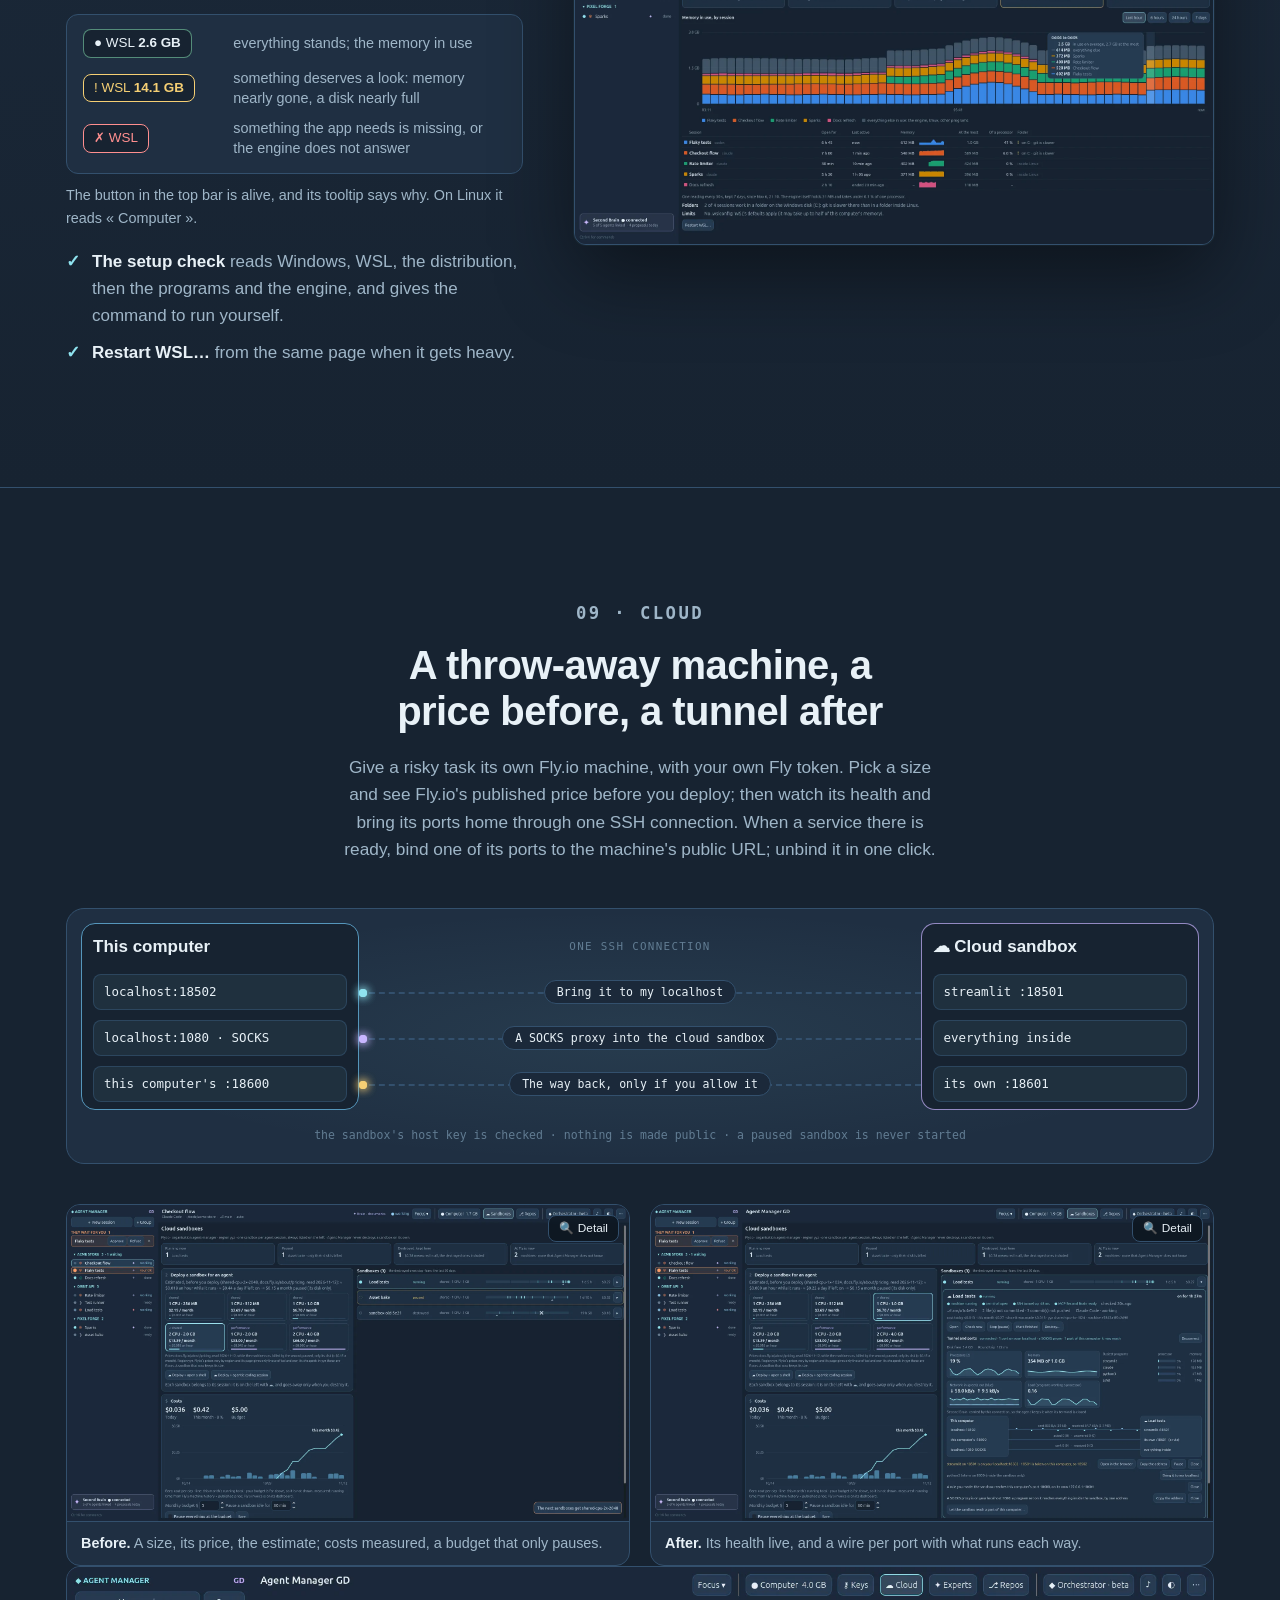
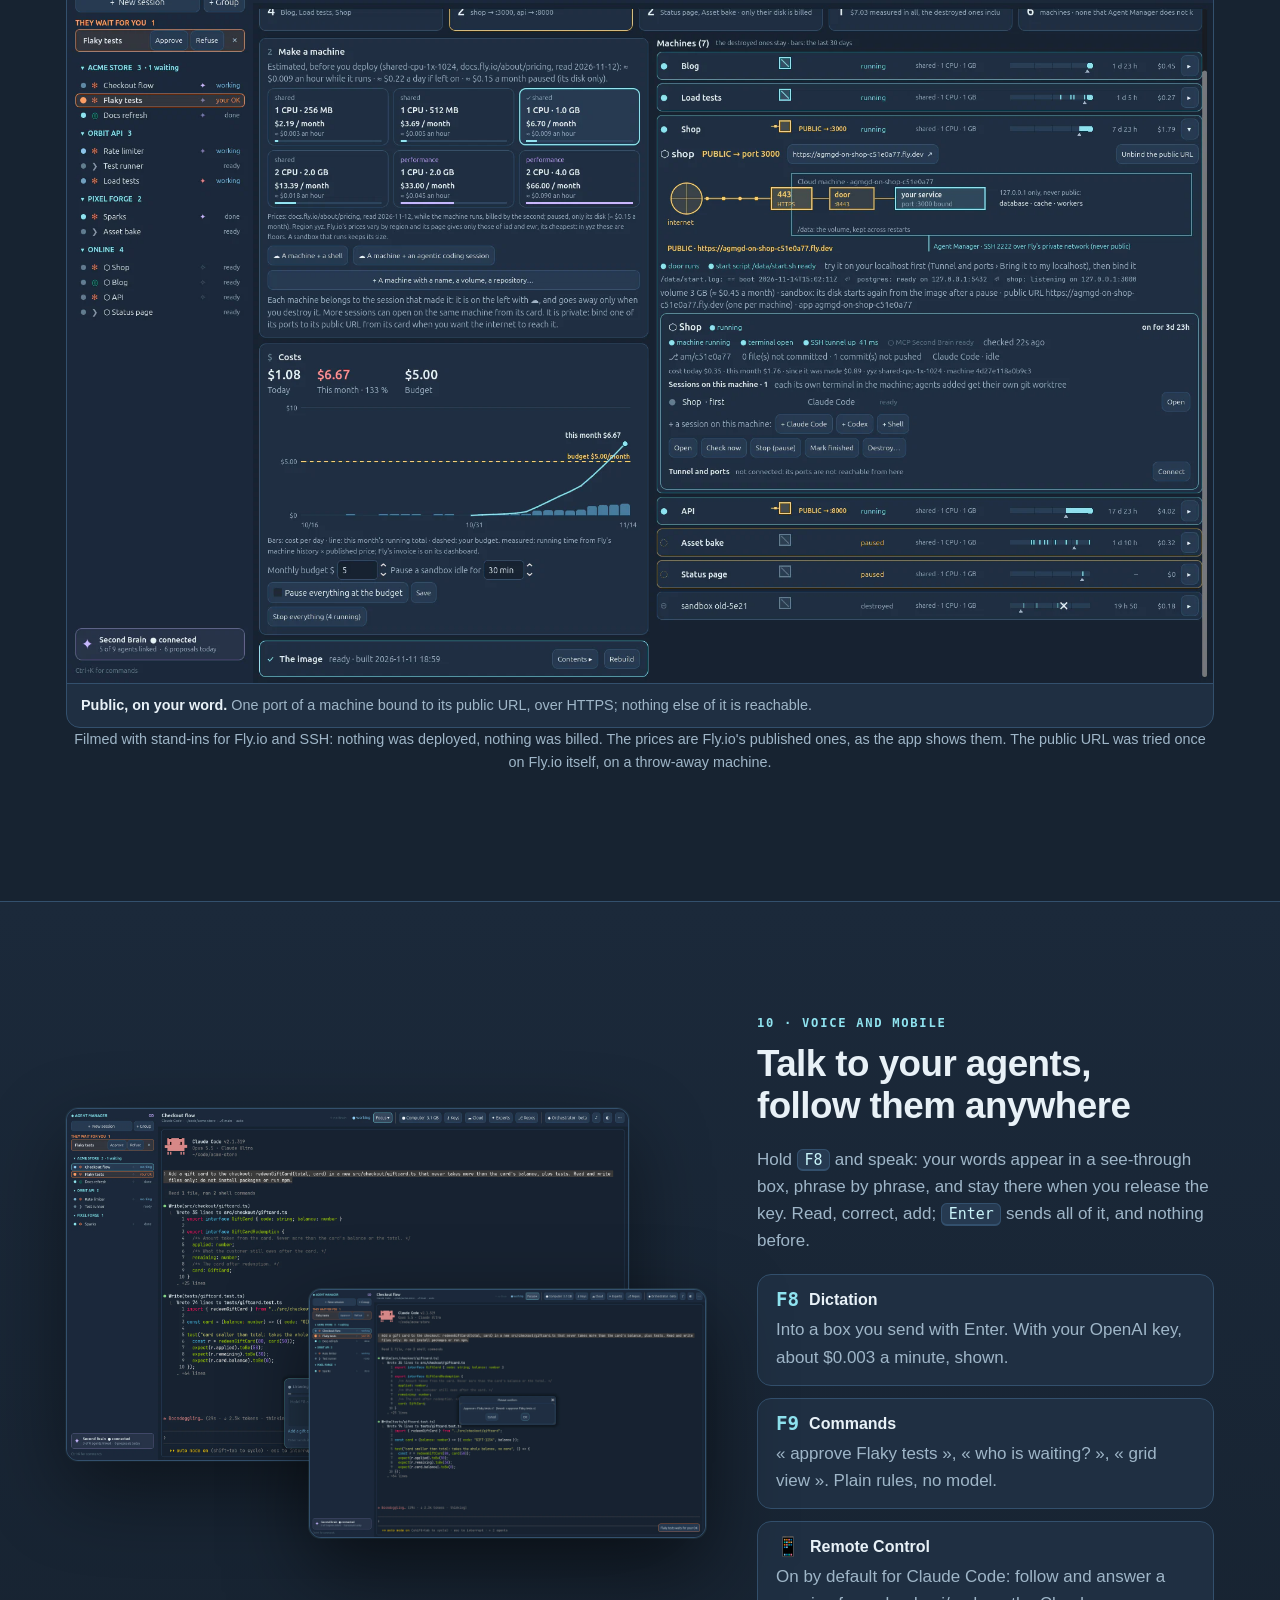
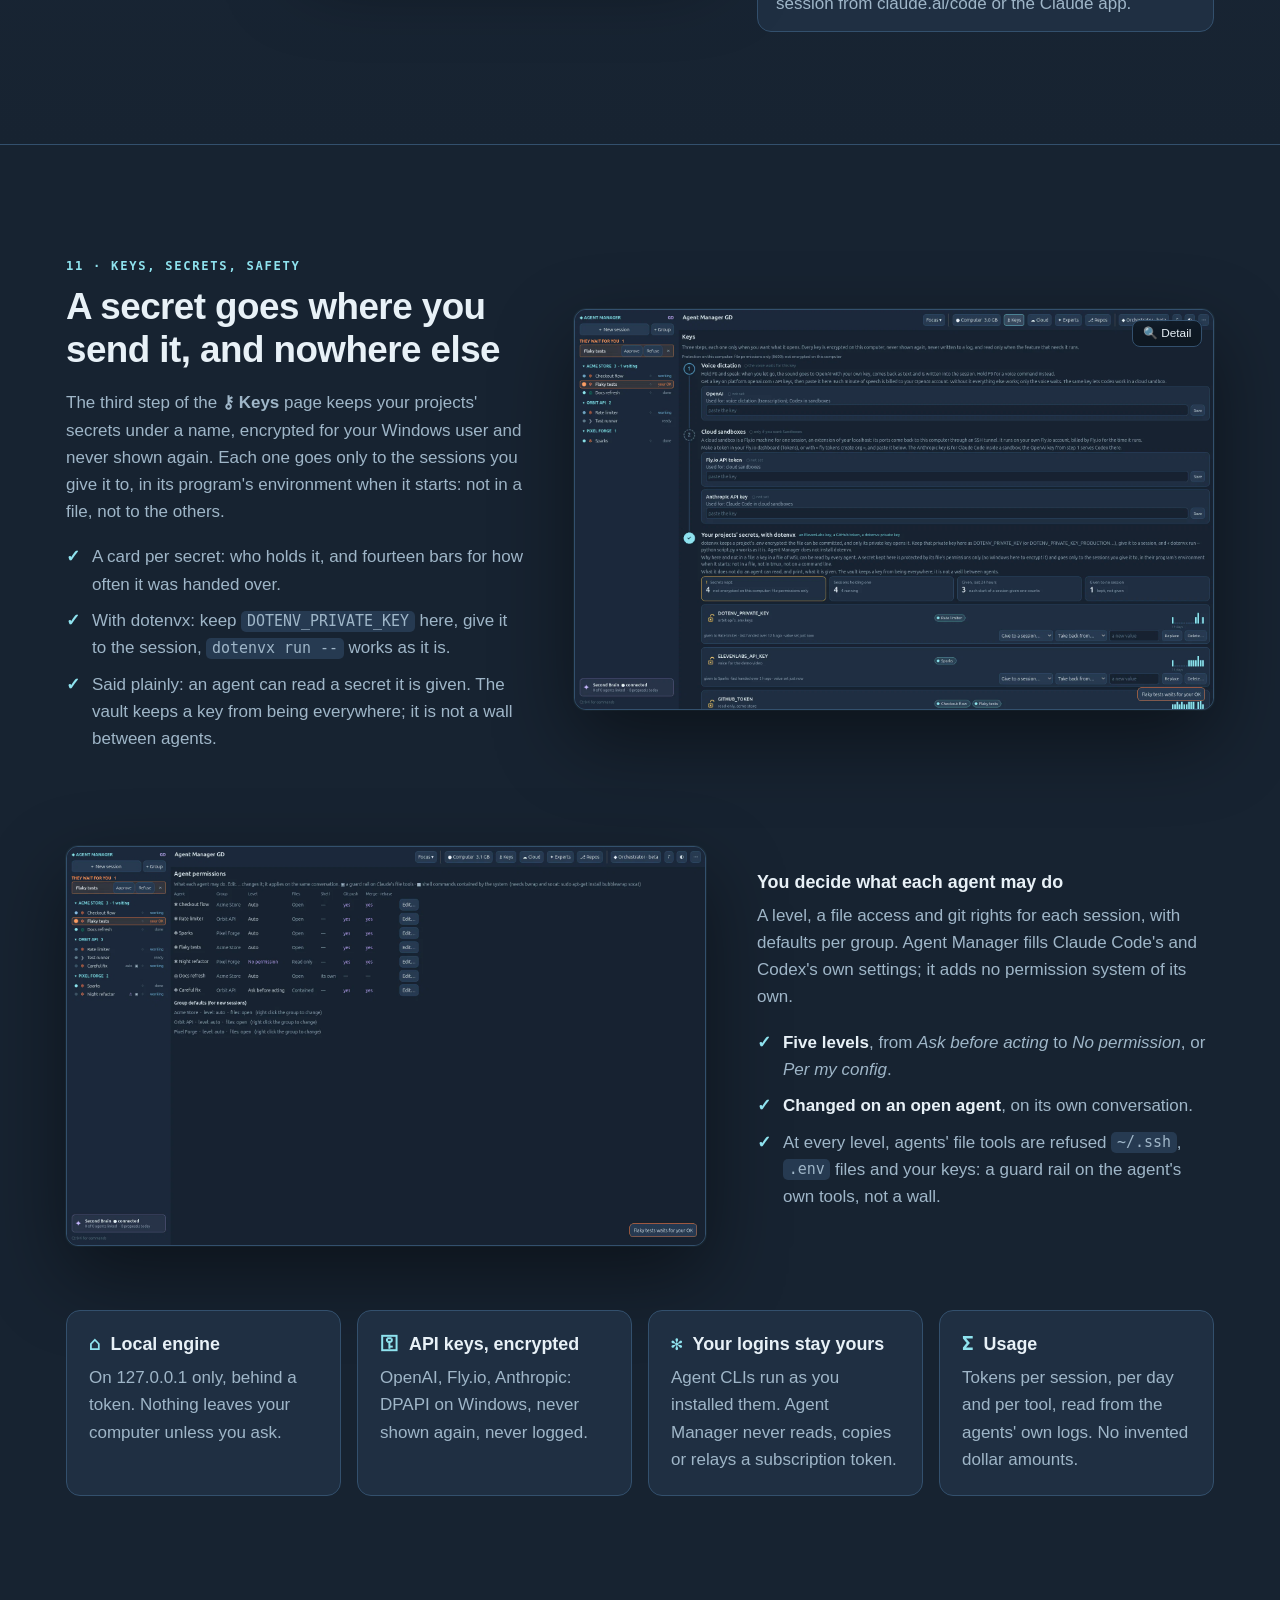
==== commit 6b141948: "Loop 49b: MCP servers on cloud machines: each session of a machine gets its own, those on the intern" ====
--- a/public/index.html
+++ b/public/index.html
@@ -712,6 +712,7 @@
           </div>
           <div class="loop-list collapsed">
             <article class="loop ph-site" data-phase="site" data-loop="Site"><p class="loop-tag">Website · Nov 2026</p><h3>A 30-second film, and this page</h3><p>The real app filmed on a private virtual display, cut and narrated; this home page rebuilt around it, one section per feature with new screenshots, and this line of loops that scales.</p></article>
+            <article class="loop ph-cloud" data-phase="cloud" data-loop="49b"><p class="loop-tag"><span class="when">Loop 49b</span> · Cloud</p><h3>MCP servers on cloud machines</h3><p>A session on a cloud machine gets its MCP servers too: those on the internet, ticked for it or for every session, each session with its own. New session says which stay on this computer.</p></article>
             <article class="loop ph-brain" data-phase="brain" data-loop="49a"><p class="loop-tag"><span class="when">Loop 49a</span> · Brain &amp; agents</p><h3>Your MCP servers, ticked per session</h3><p>⌁ MCP holds the MCP servers you add, by address or by command. Test shows what each offers; tick one in New session, or give it to every agent session, and the agent starts with it connected, even on the server's own prompt as its first message.</p></article>
             <article class="loop ph-cloud" data-phase="cloud" data-loop="48"><p class="loop-tag"><span class="when">Loop 48</span> · Cloud</p><h3>One Cloud page, a public URL per machine</h3><p>Sandboxes and Online machines are one page, ☁ Cloud. Every new machine has its own Fly.io app and a door: « Bind to a public URL » beside « Bring it to my localhost » makes one of its ports public over HTTPS, live, without a restart; Unbind closes it.</p></article>
             <article class="loop ph-cloud" data-phase="cloud" data-loop="47"><p class="loop-tag"><span class="when">Loop 47</span> · Cloud</p><h3>Online, one service per line</h3><p>The Online page holds many services: four tiles for the whole, then one line each with its gate, address, port, size and cost. A click unfolds its door and everything about it.</p></article>
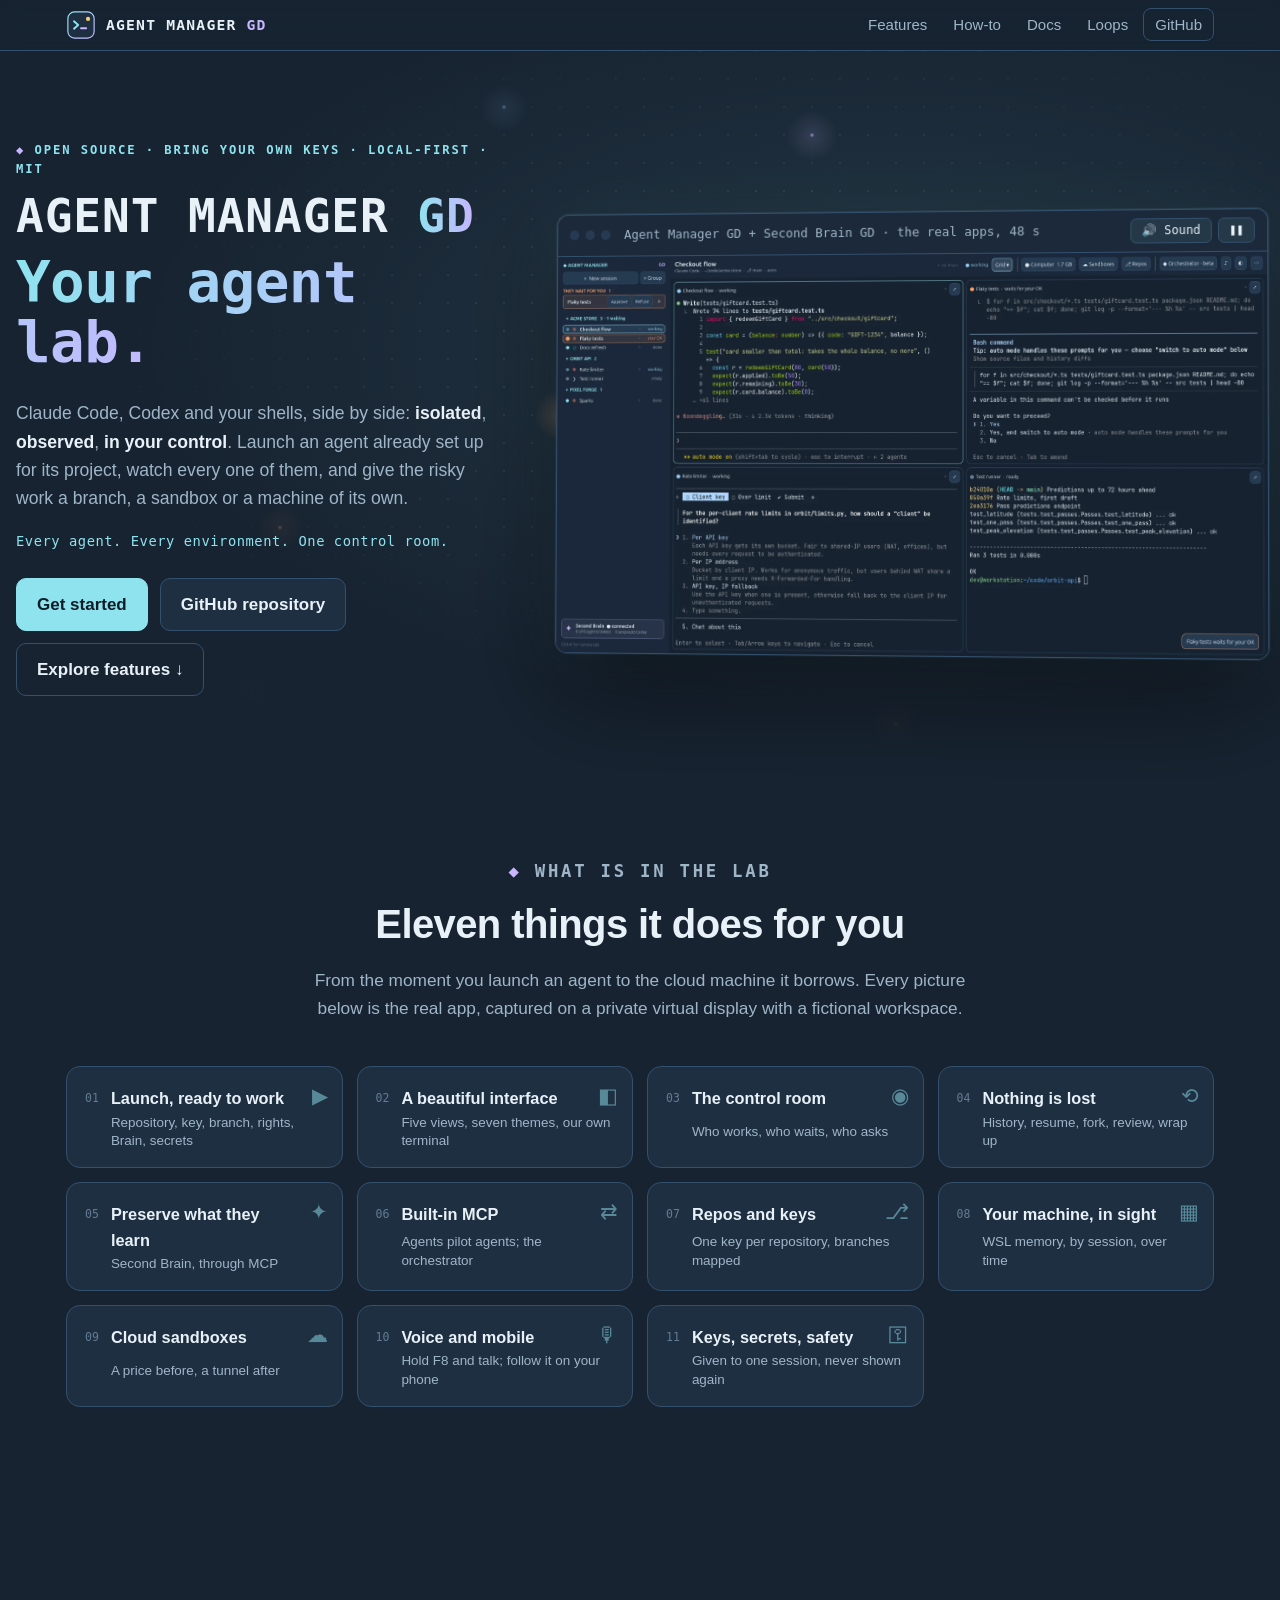
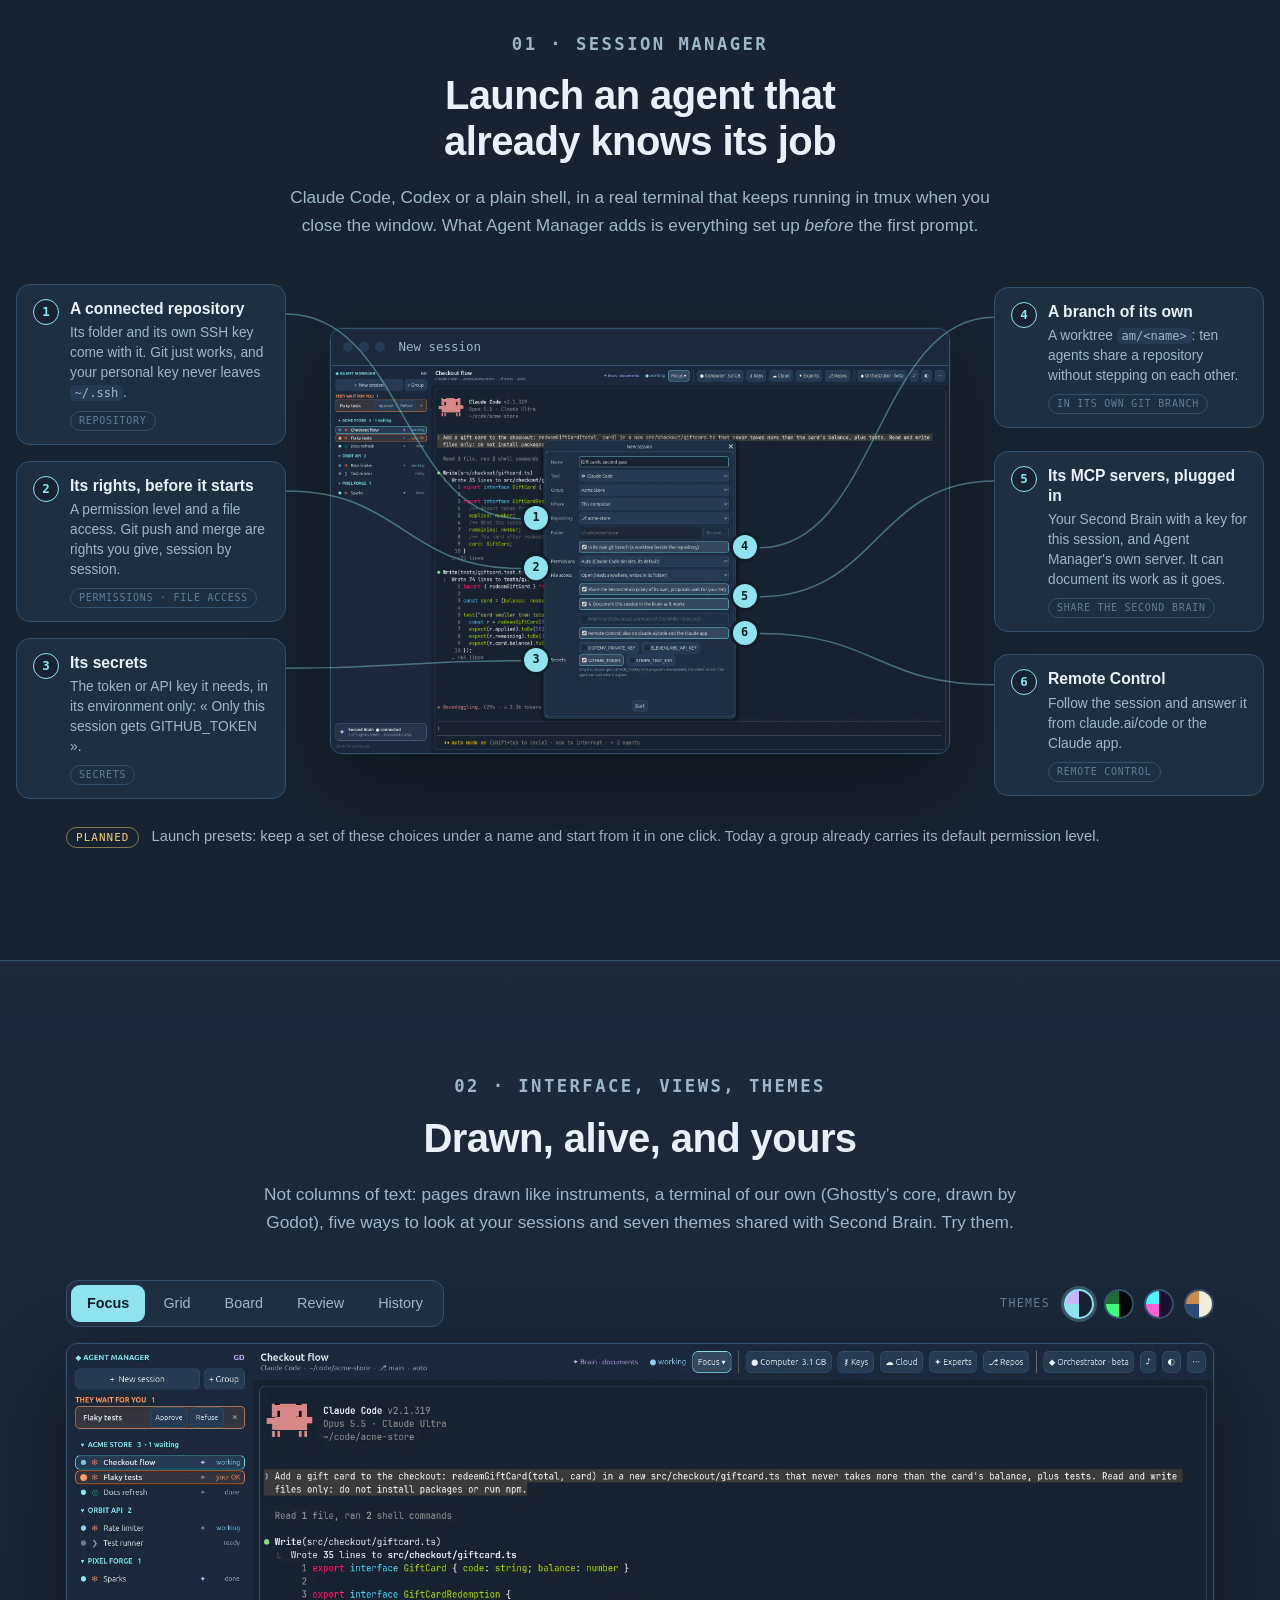
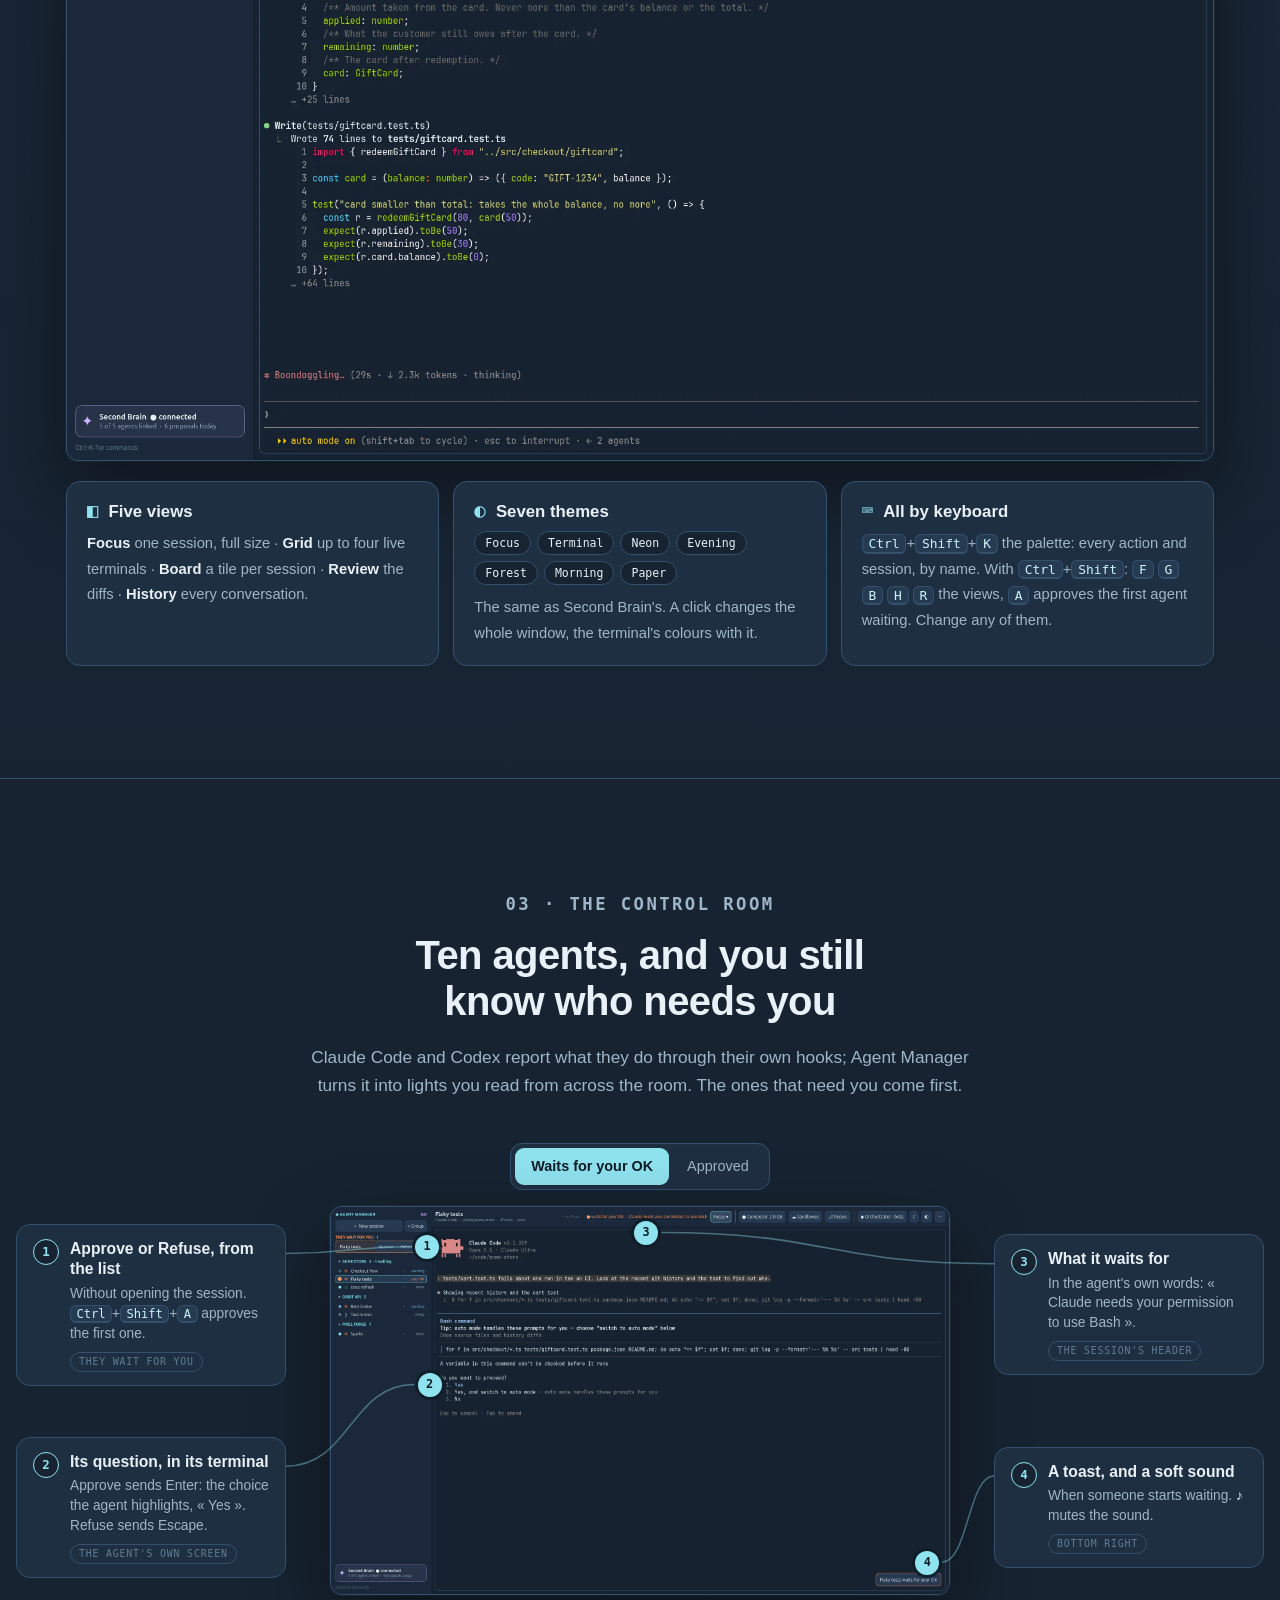
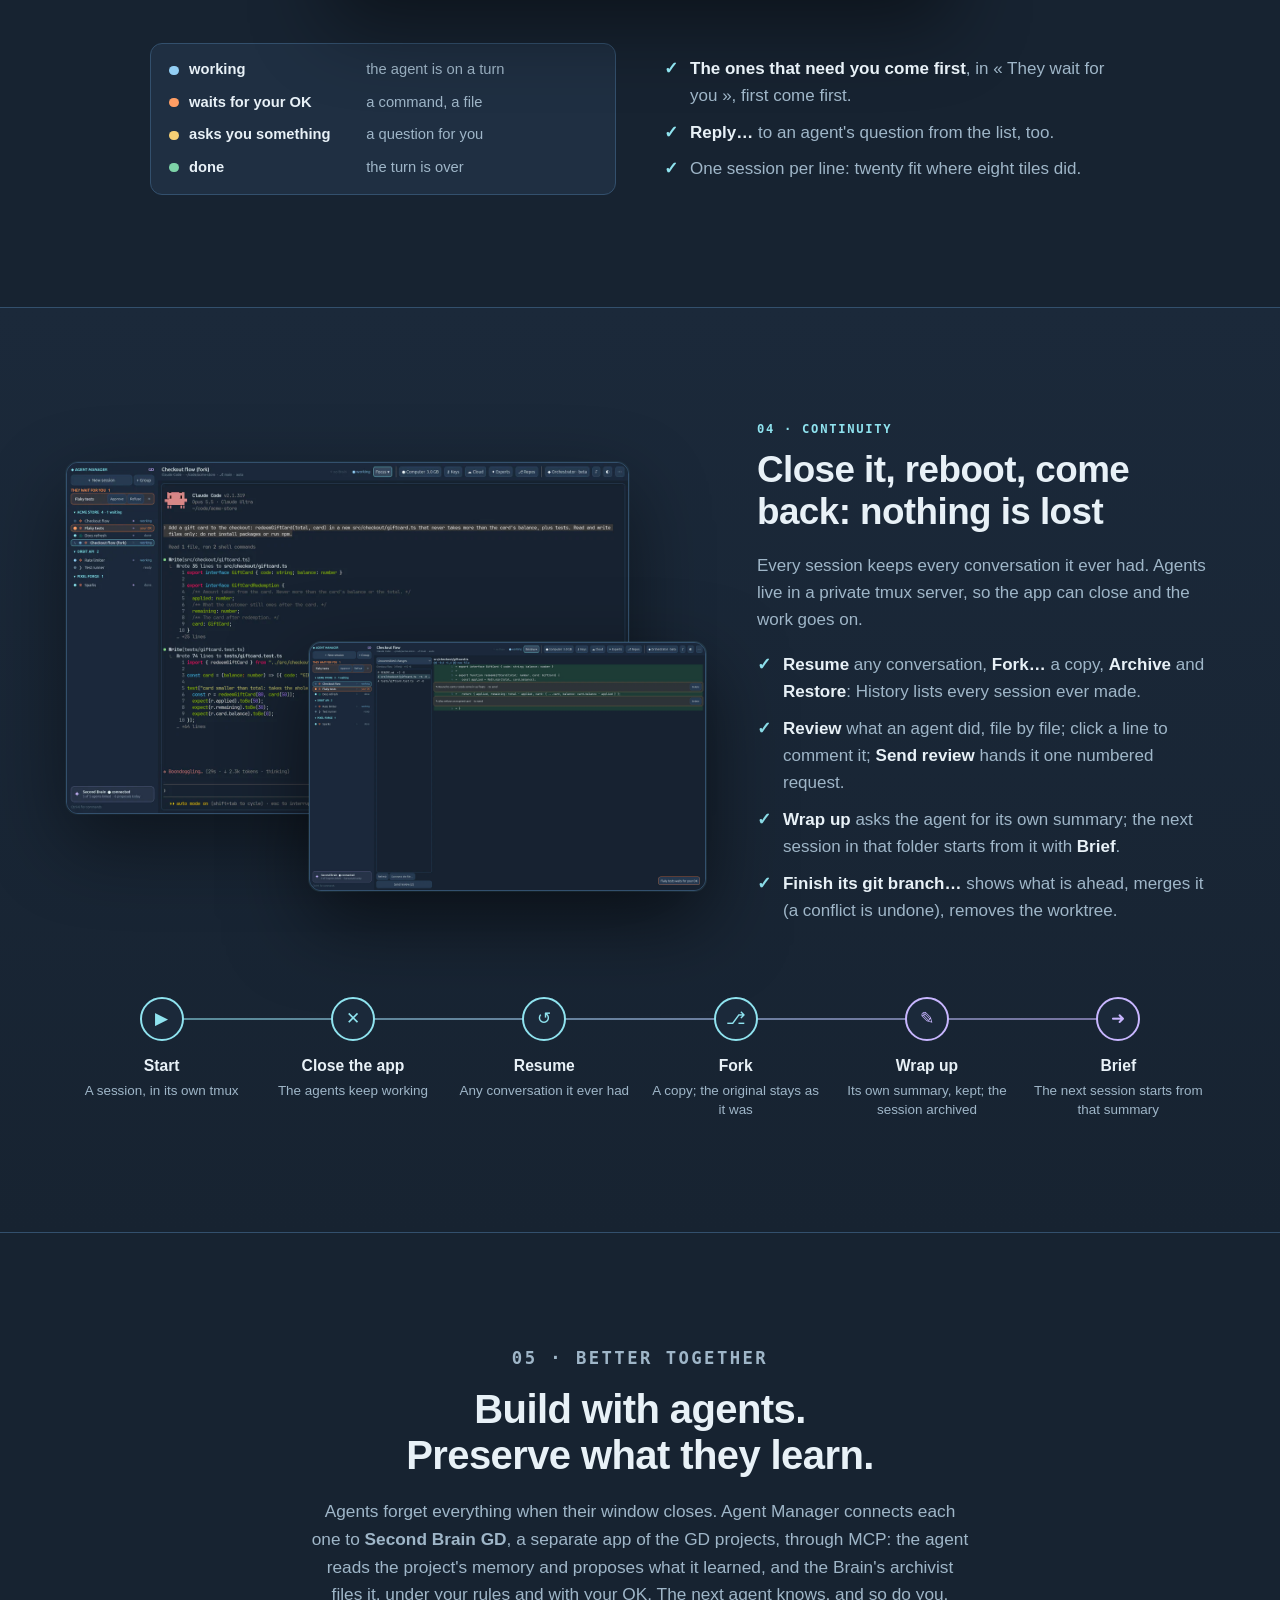
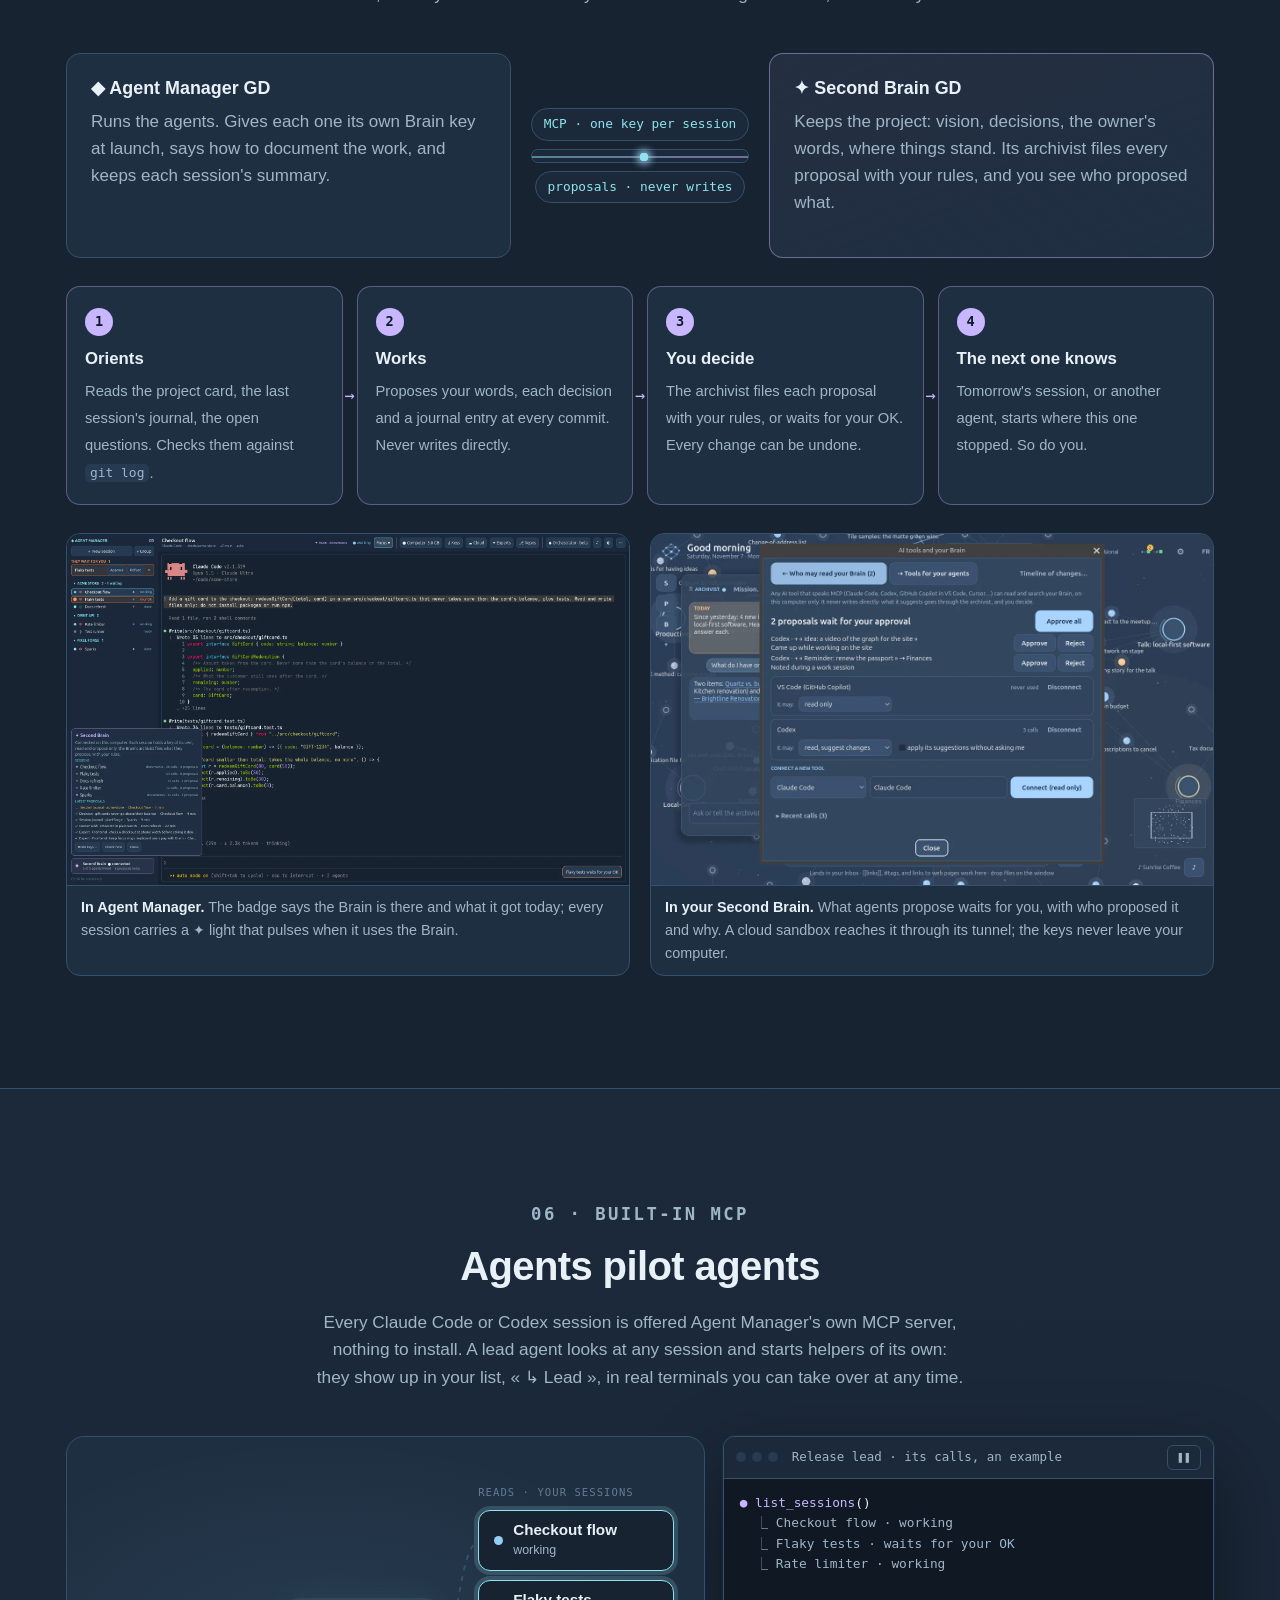
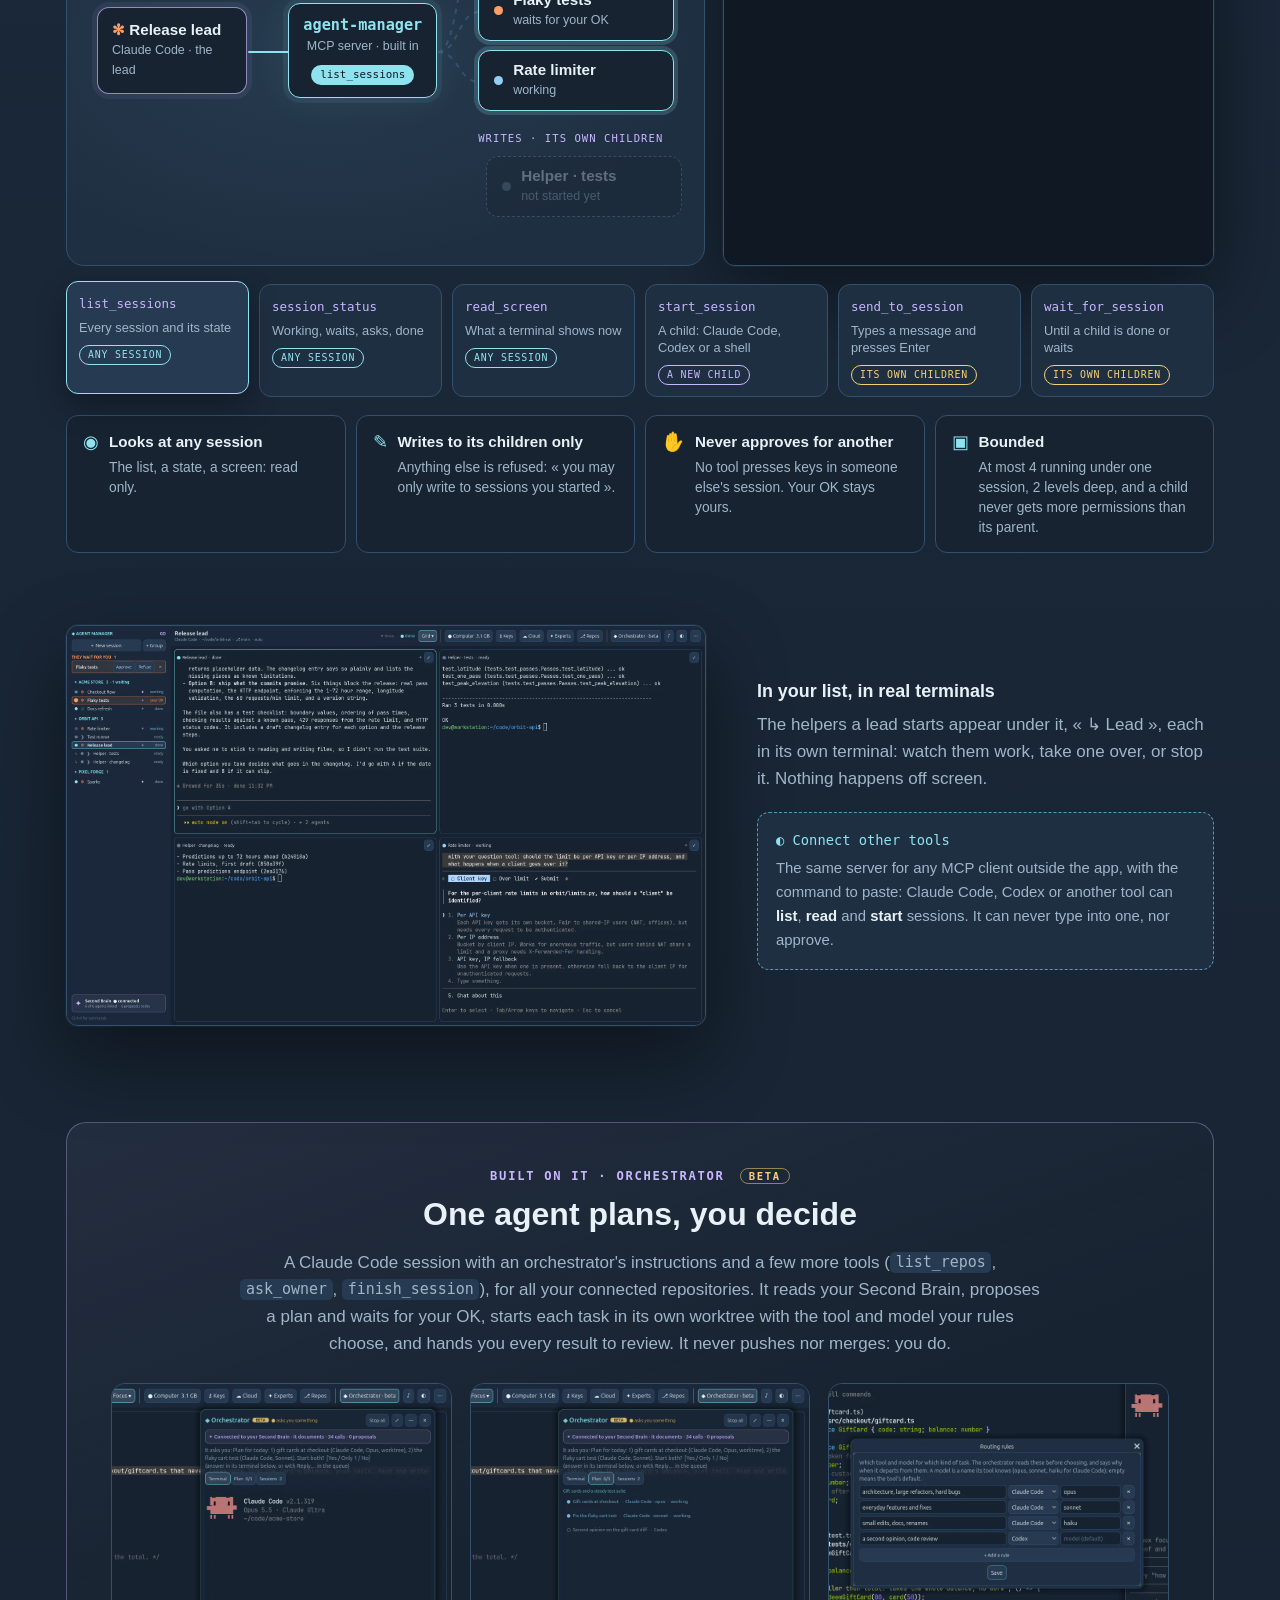
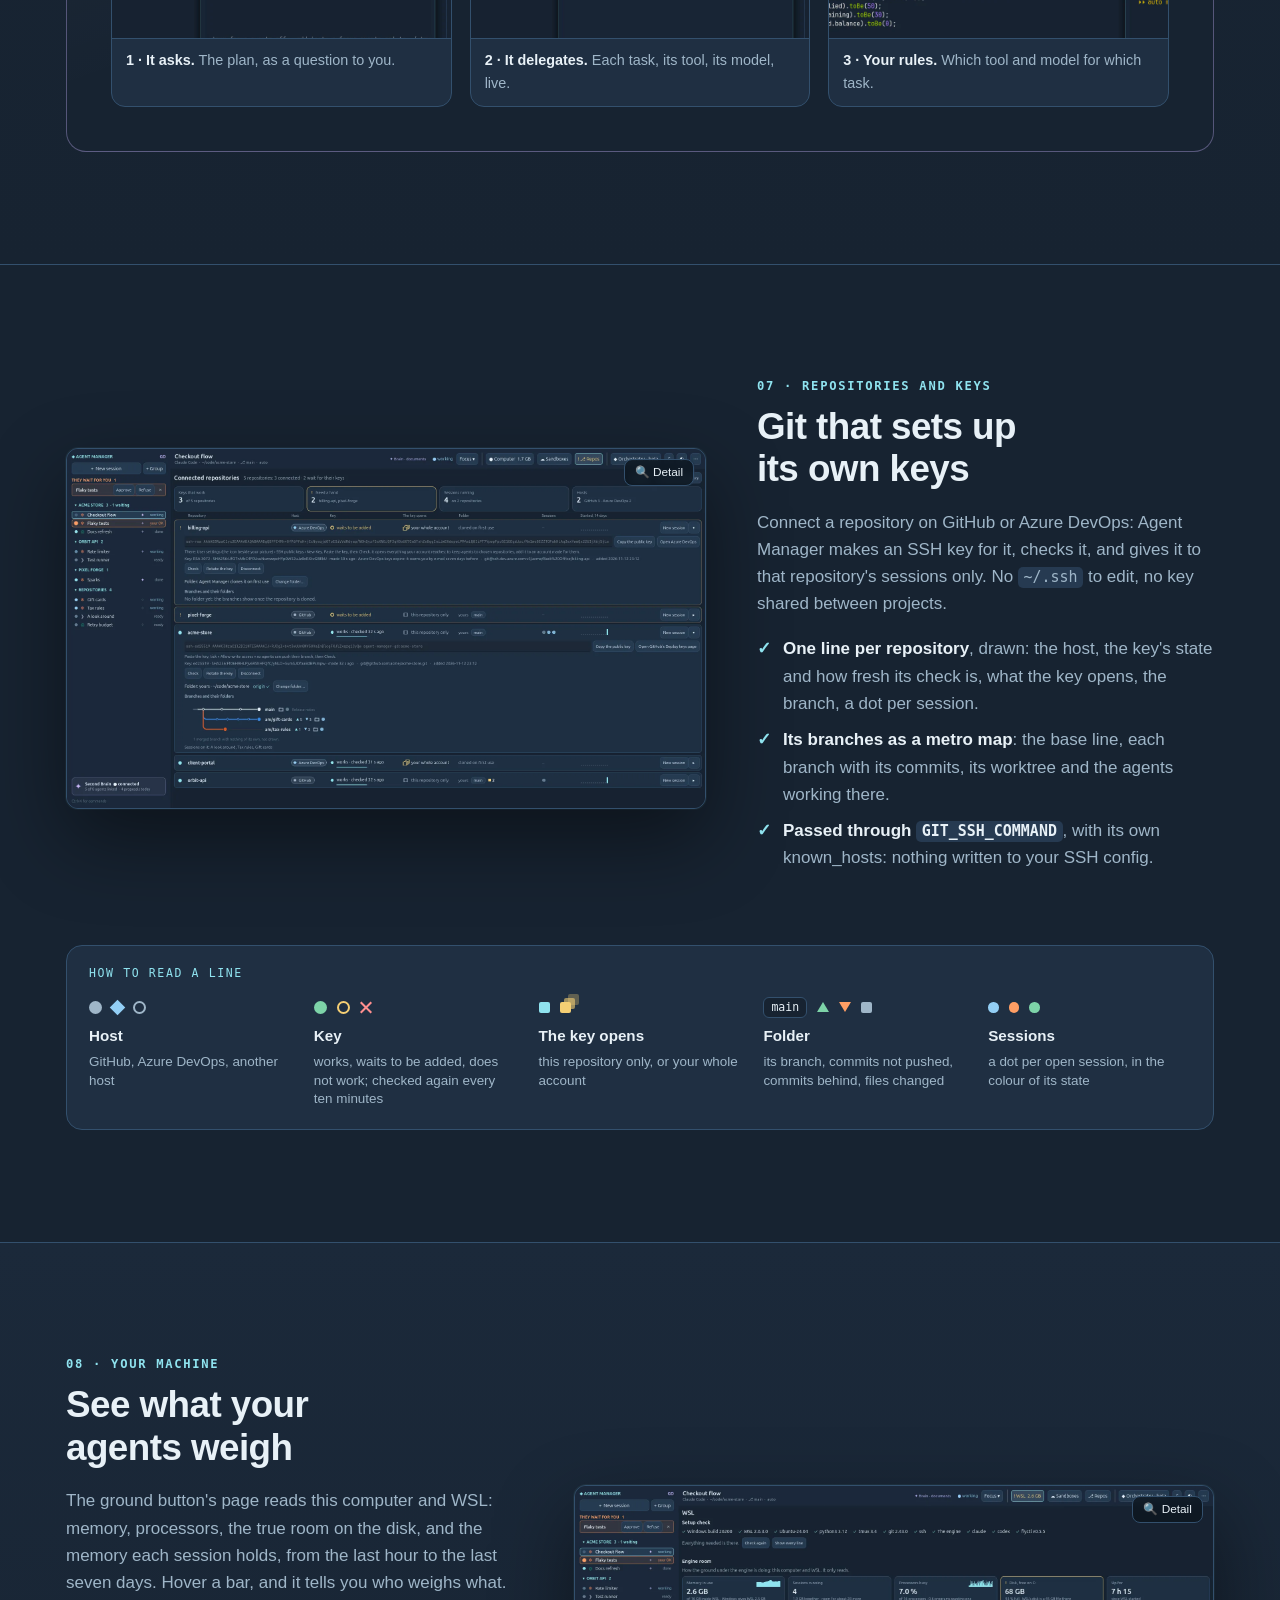
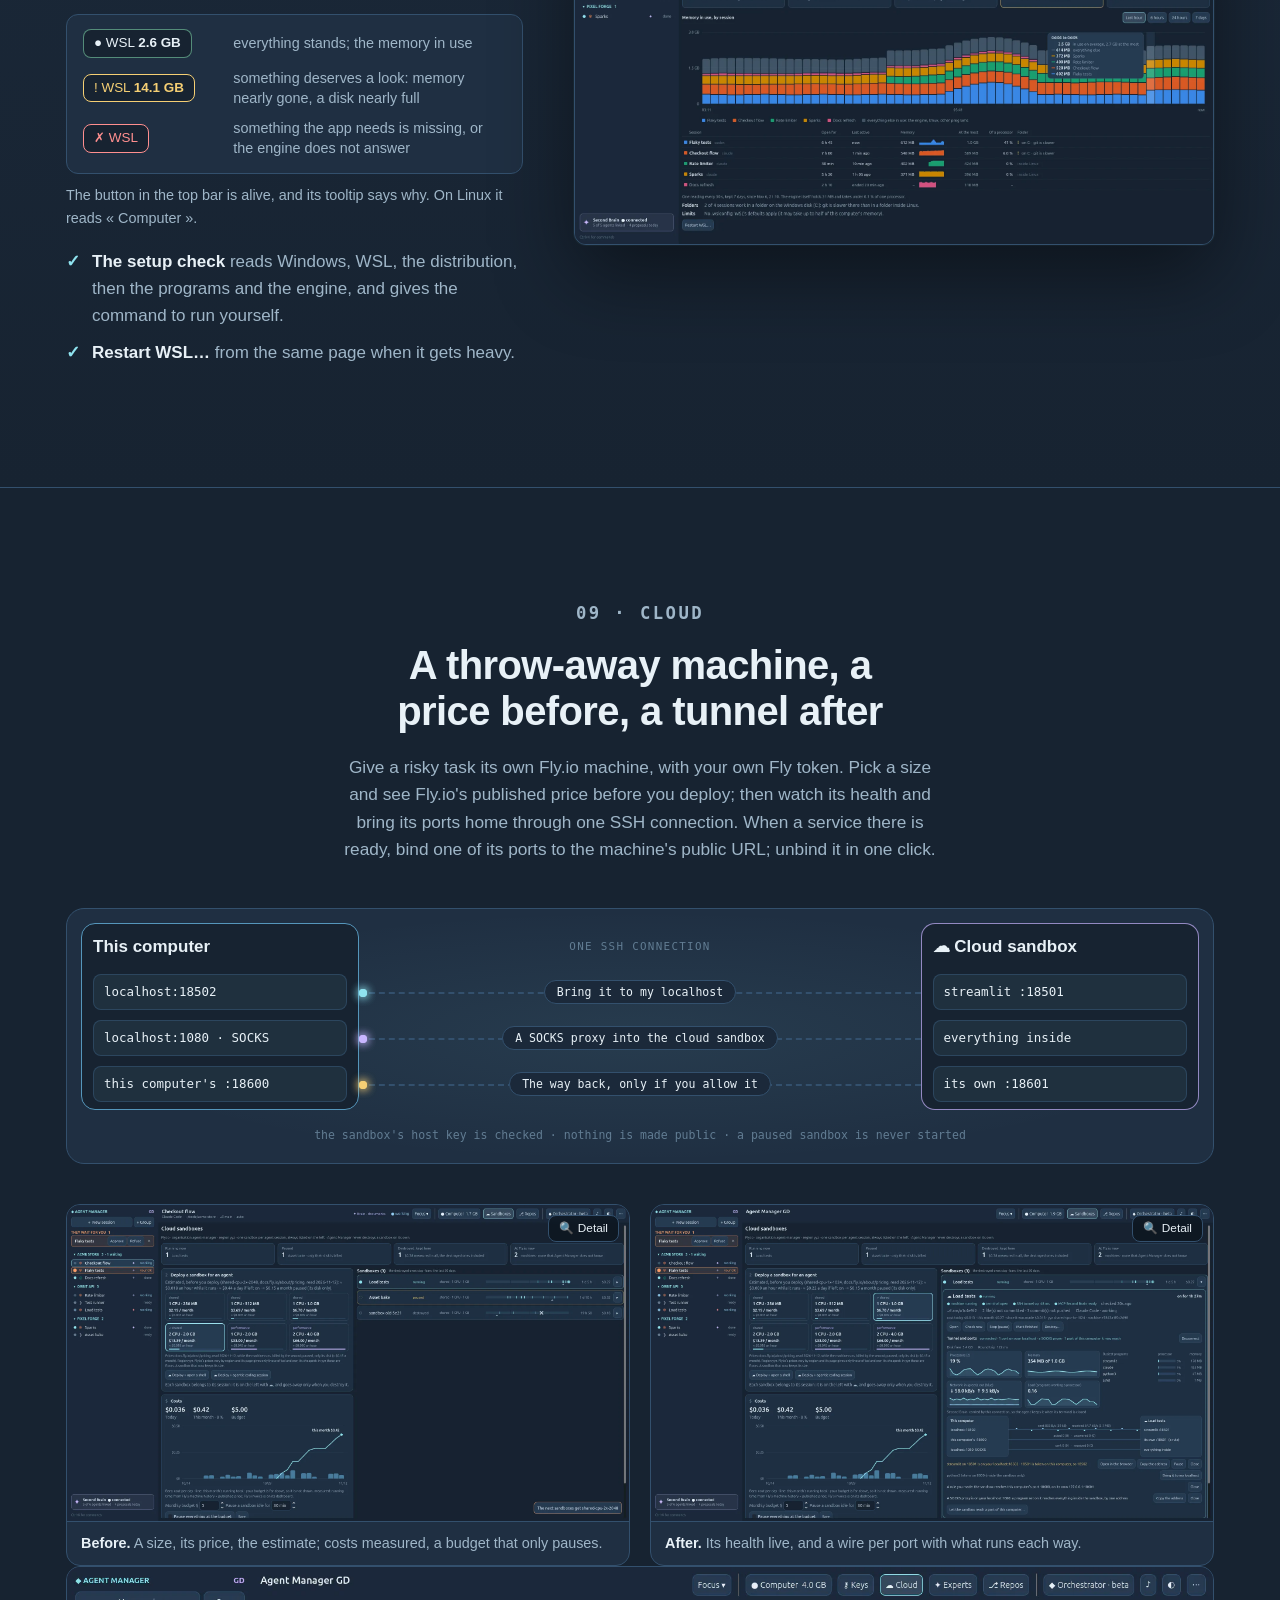
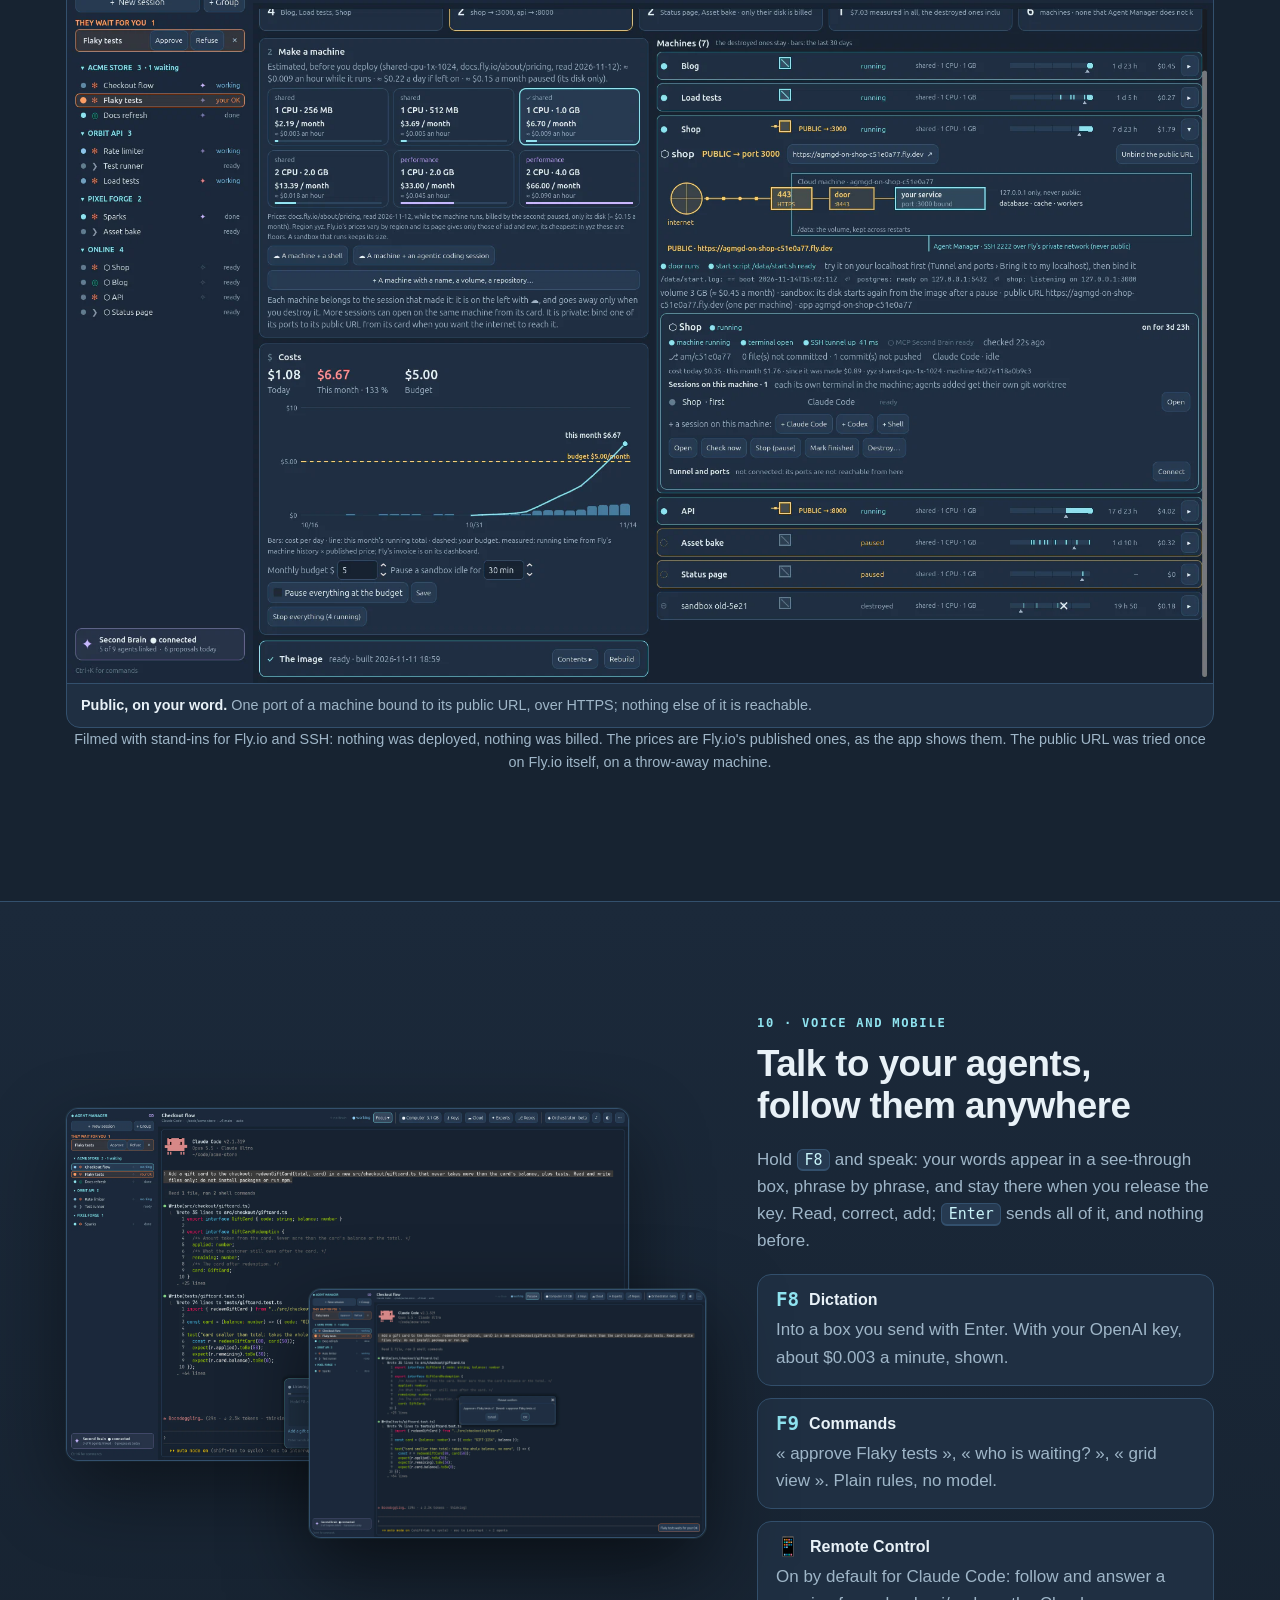
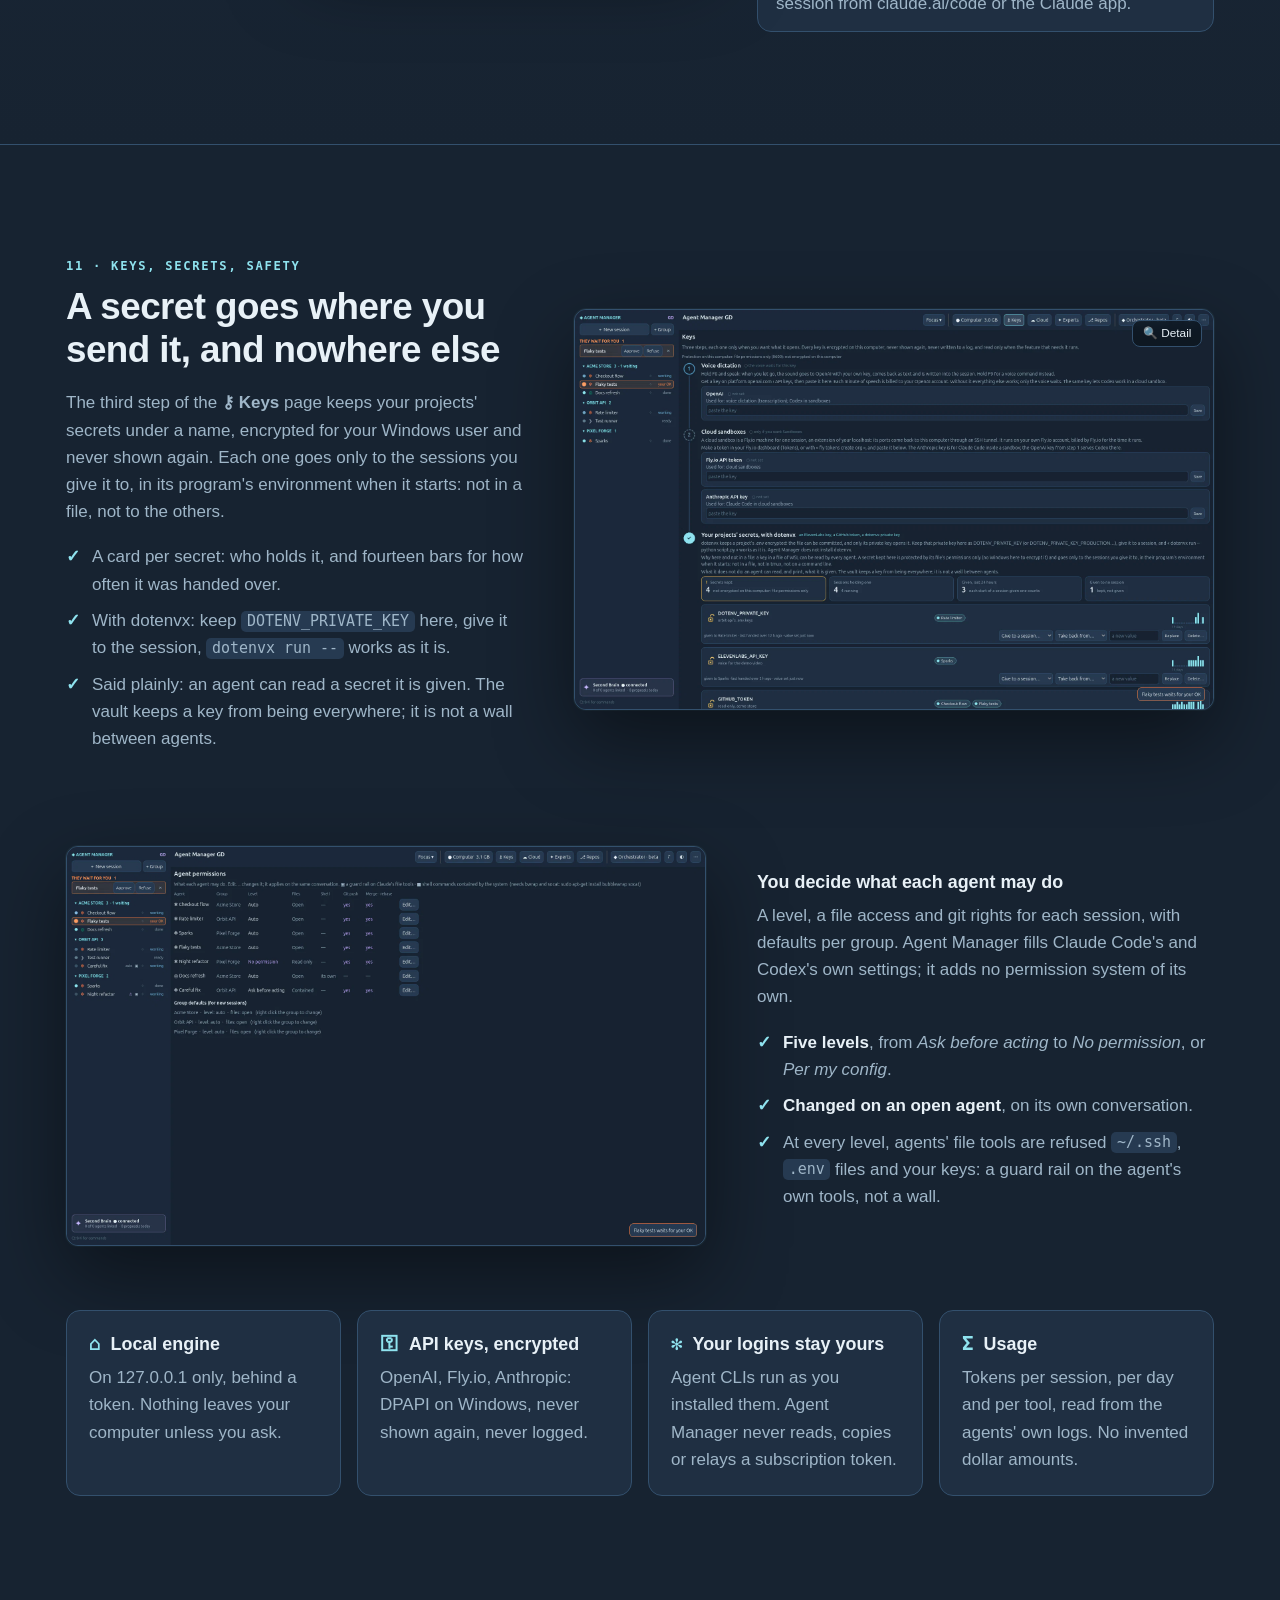
==== commit bbd88a0d: "Loop 49c: experts that bring their MCP servers: ticked in its editor, chips on its card, the session" ====
--- a/public/index.html
+++ b/public/index.html
@@ -712,6 +712,7 @@
           </div>
           <div class="loop-list collapsed">
             <article class="loop ph-site" data-phase="site" data-loop="Site"><p class="loop-tag">Website · Nov 2026</p><h3>A 30-second film, and this page</h3><p>The real app filmed on a private virtual display, cut and narrated; this home page rebuilt around it, one section per feature with new screenshots, and this line of loops that scales.</p></article>
+            <article class="loop ph-brain" data-phase="brain" data-loop="49c"><p class="loop-tag"><span class="when">Loop 49c</span> · Brain &amp; agents</p><h3>Experts that bring their MCP servers</h3><p>An expert can start with MCP servers of yours, as it carries skills and secrets. The first one: a Loop 0 expert, made of the loop0 server.</p></article>
             <article class="loop ph-cloud" data-phase="cloud" data-loop="49b"><p class="loop-tag"><span class="when">Loop 49b</span> · Cloud</p><h3>MCP servers on cloud machines</h3><p>A session on a cloud machine gets its MCP servers too: those on the internet, ticked for it or for every session, each session with its own. New session says which stay on this computer.</p></article>
             <article class="loop ph-brain" data-phase="brain" data-loop="49a"><p class="loop-tag"><span class="when">Loop 49a</span> · Brain &amp; agents</p><h3>Your MCP servers, ticked per session</h3><p>⌁ MCP holds the MCP servers you add, by address or by command. Test shows what each offers; tick one in New session, or give it to every agent session, and the agent starts with it connected, even on the server's own prompt as its first message.</p></article>
             <article class="loop ph-cloud" data-phase="cloud" data-loop="48"><p class="loop-tag"><span class="when">Loop 48</span> · Cloud</p><h3>One Cloud page, a public URL per machine</h3><p>Sandboxes and Online machines are one page, ☁ Cloud. Every new machine has its own Fly.io app and a door: « Bind to a public URL » beside « Bring it to my localhost » makes one of its ports public over HTTPS, live, without a restart; Unbind closes it.</p></article>
